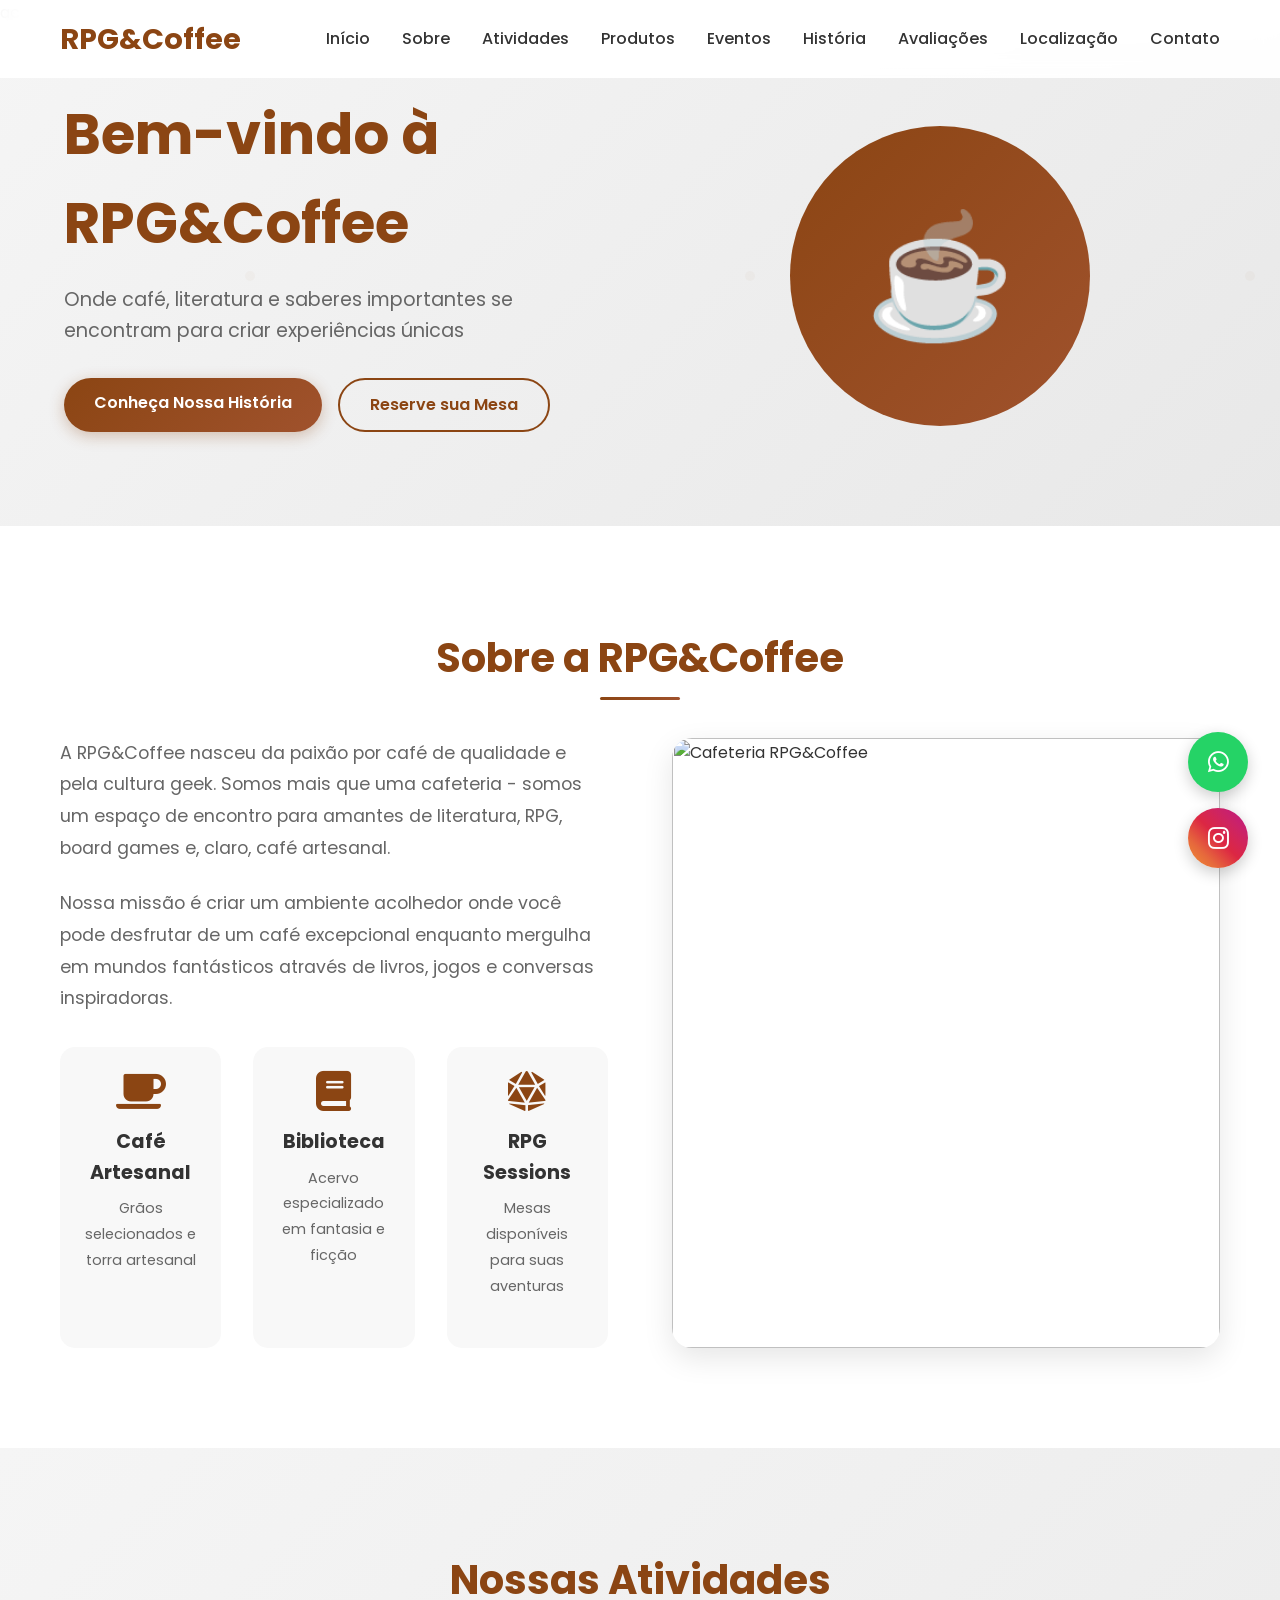
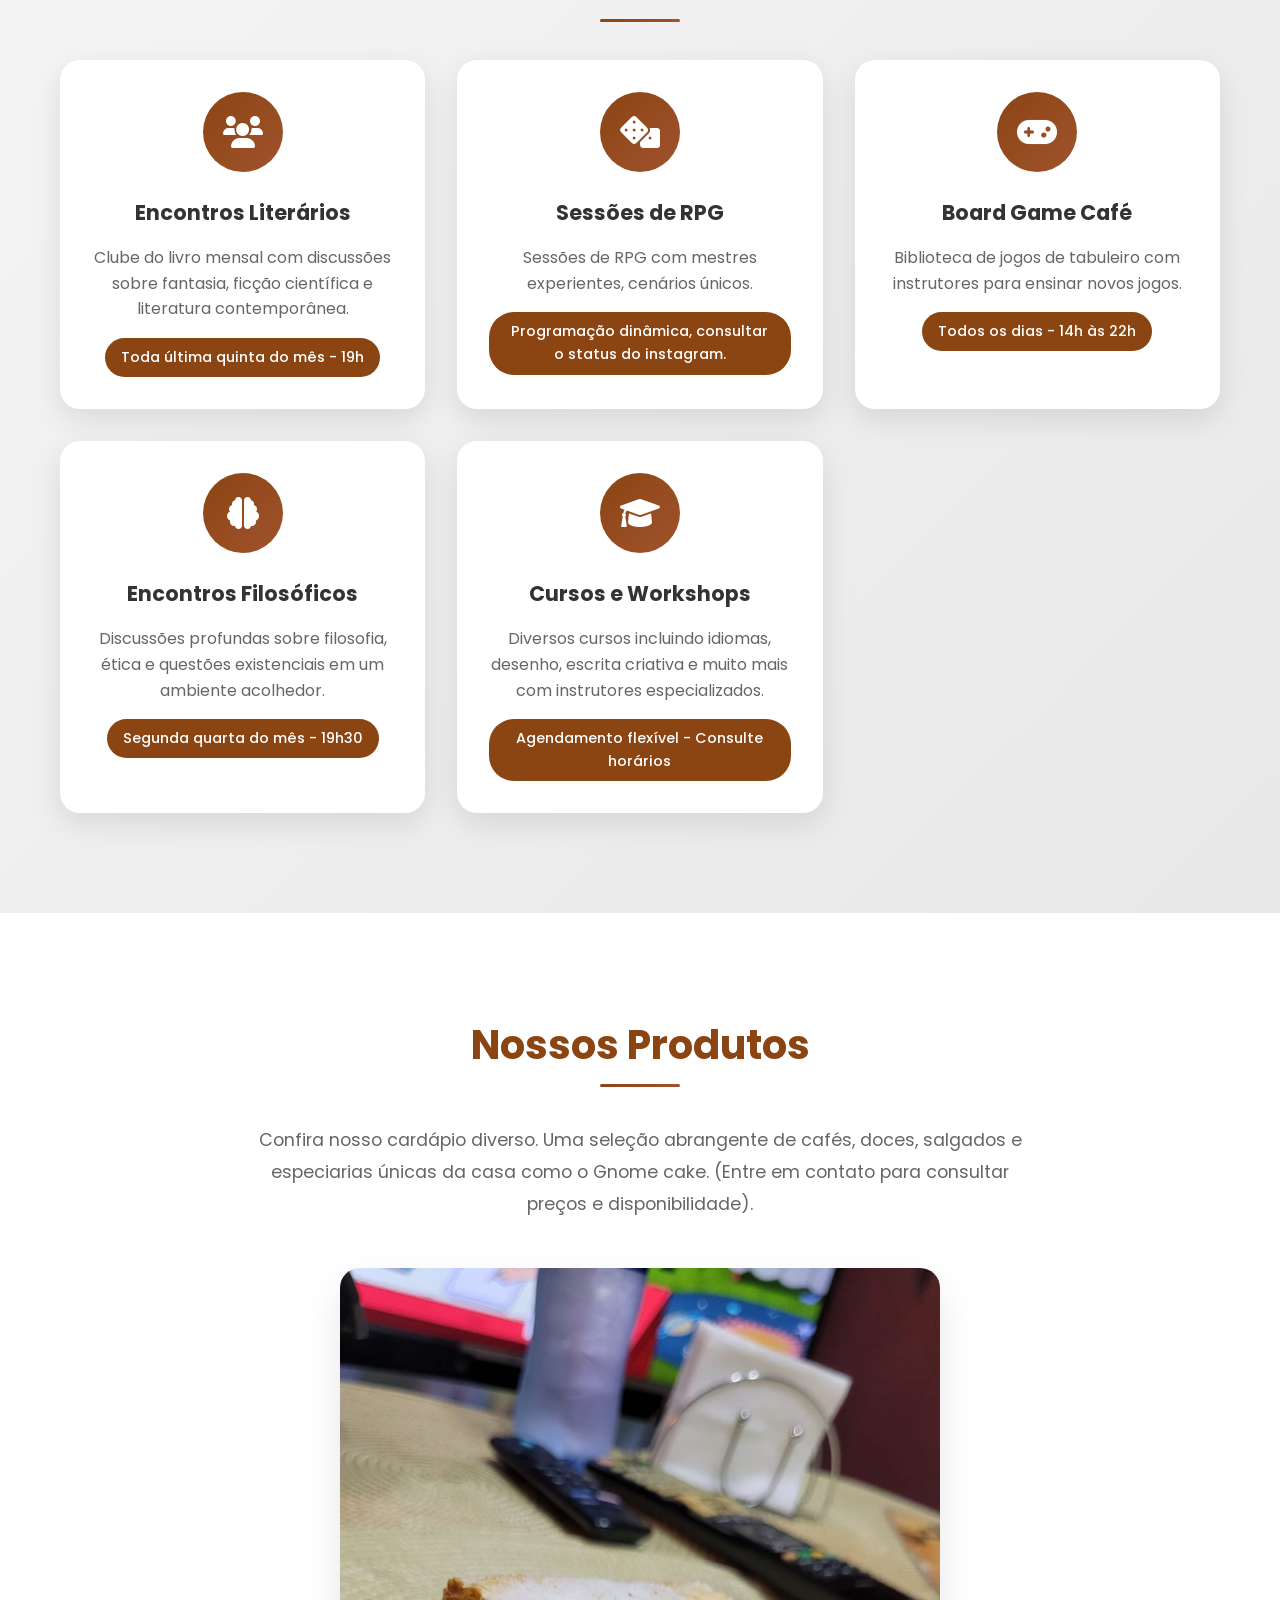
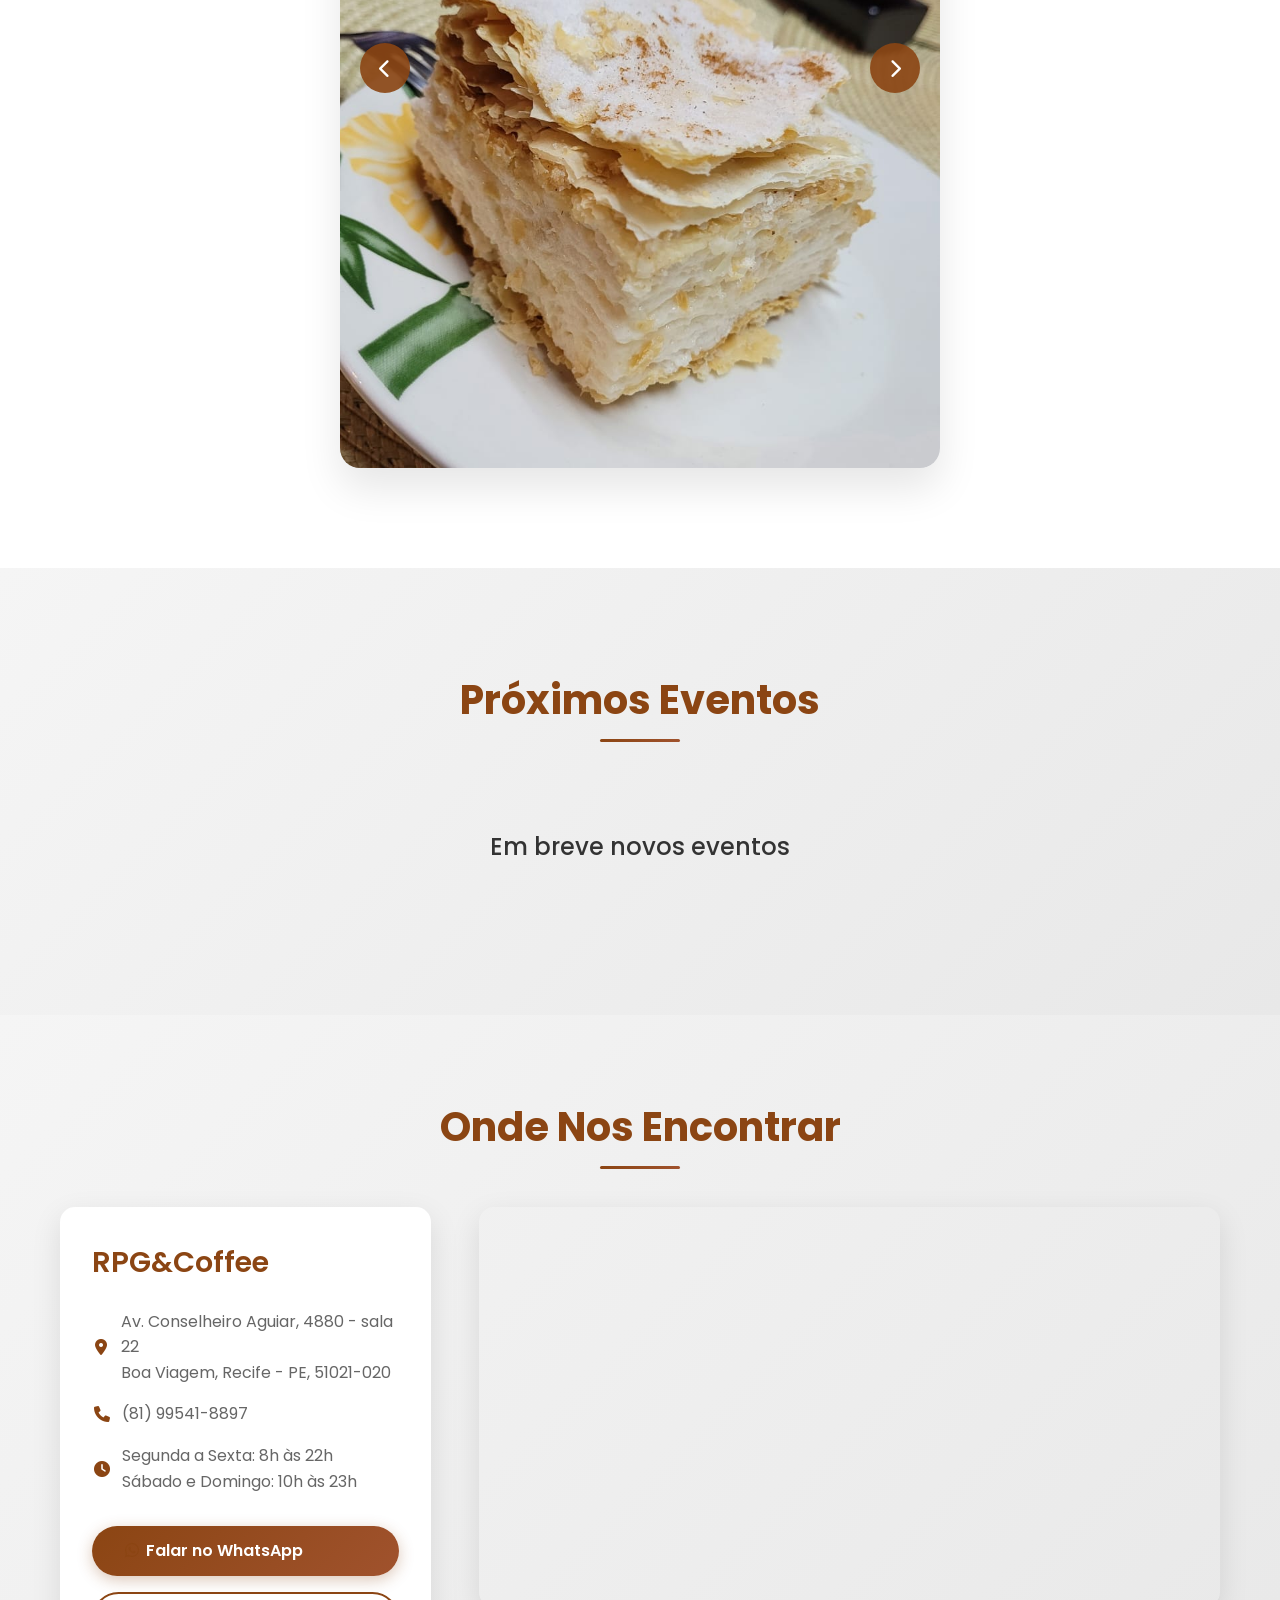
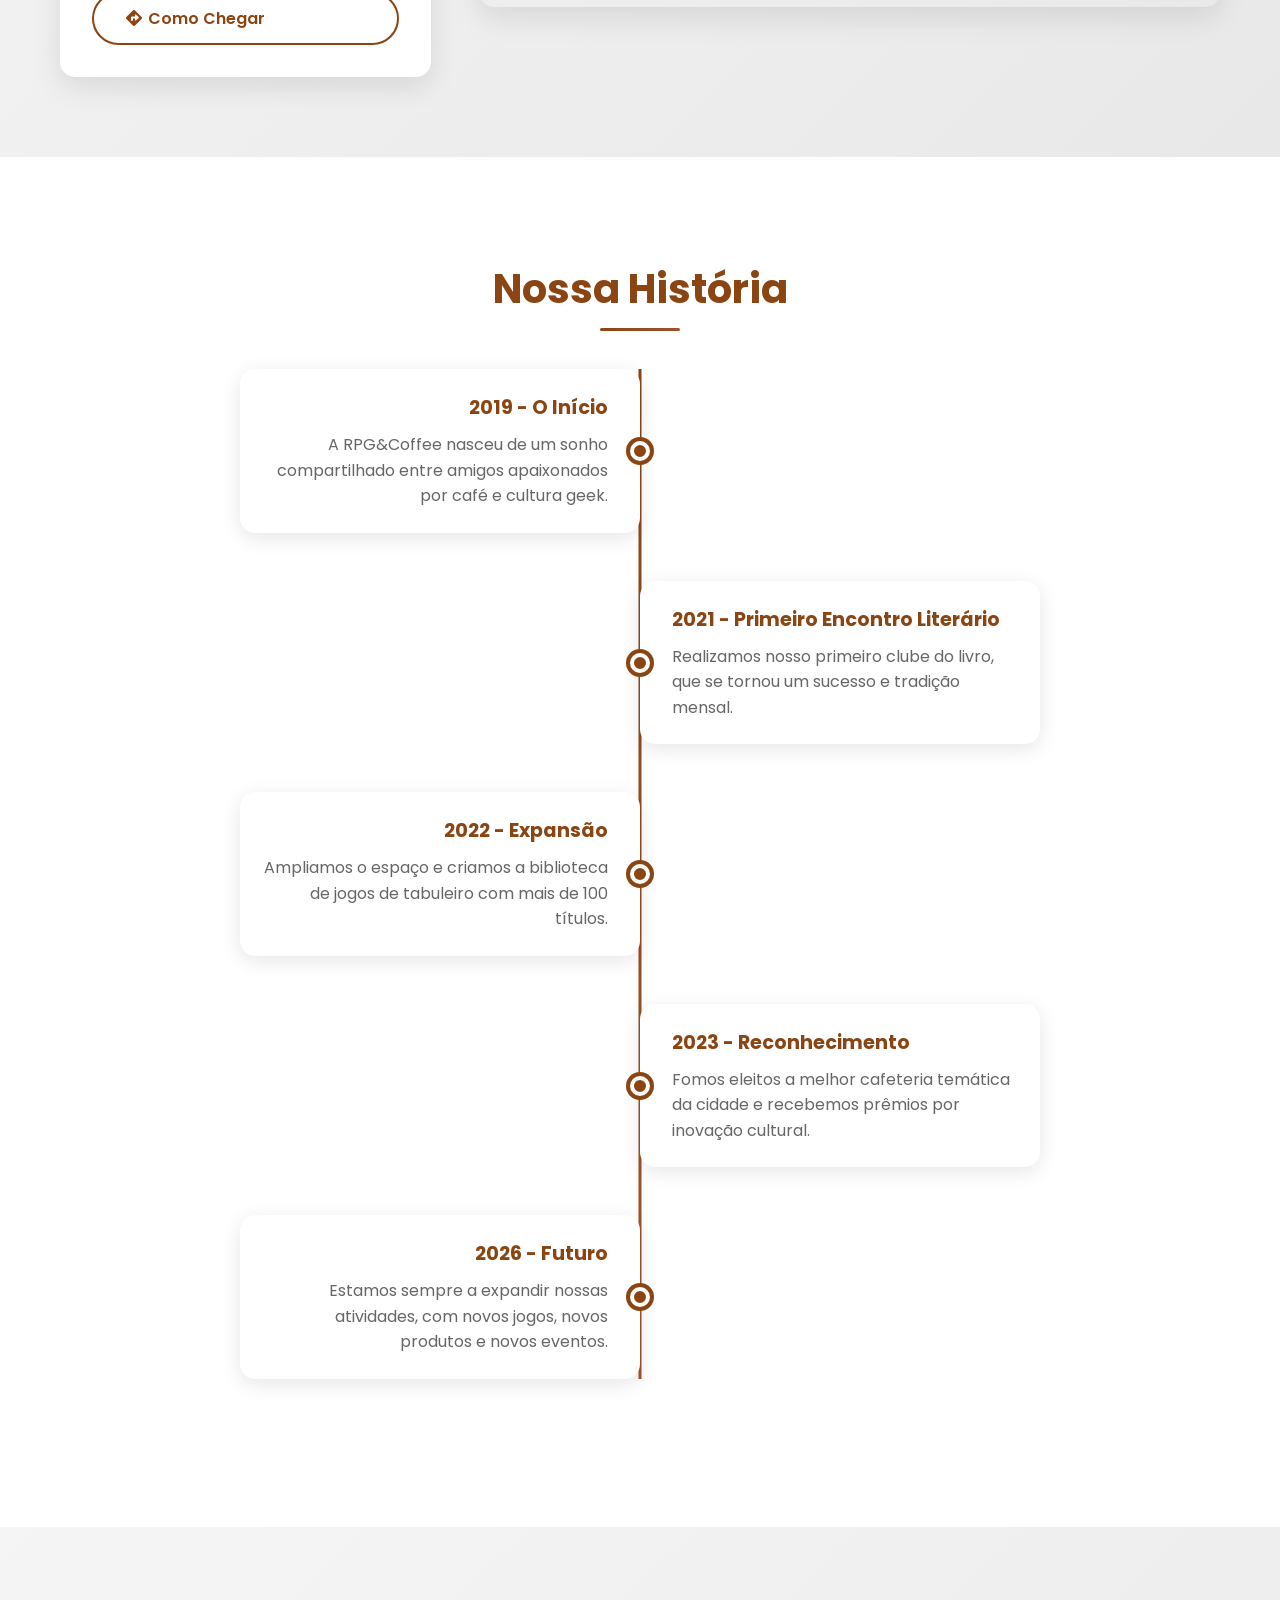
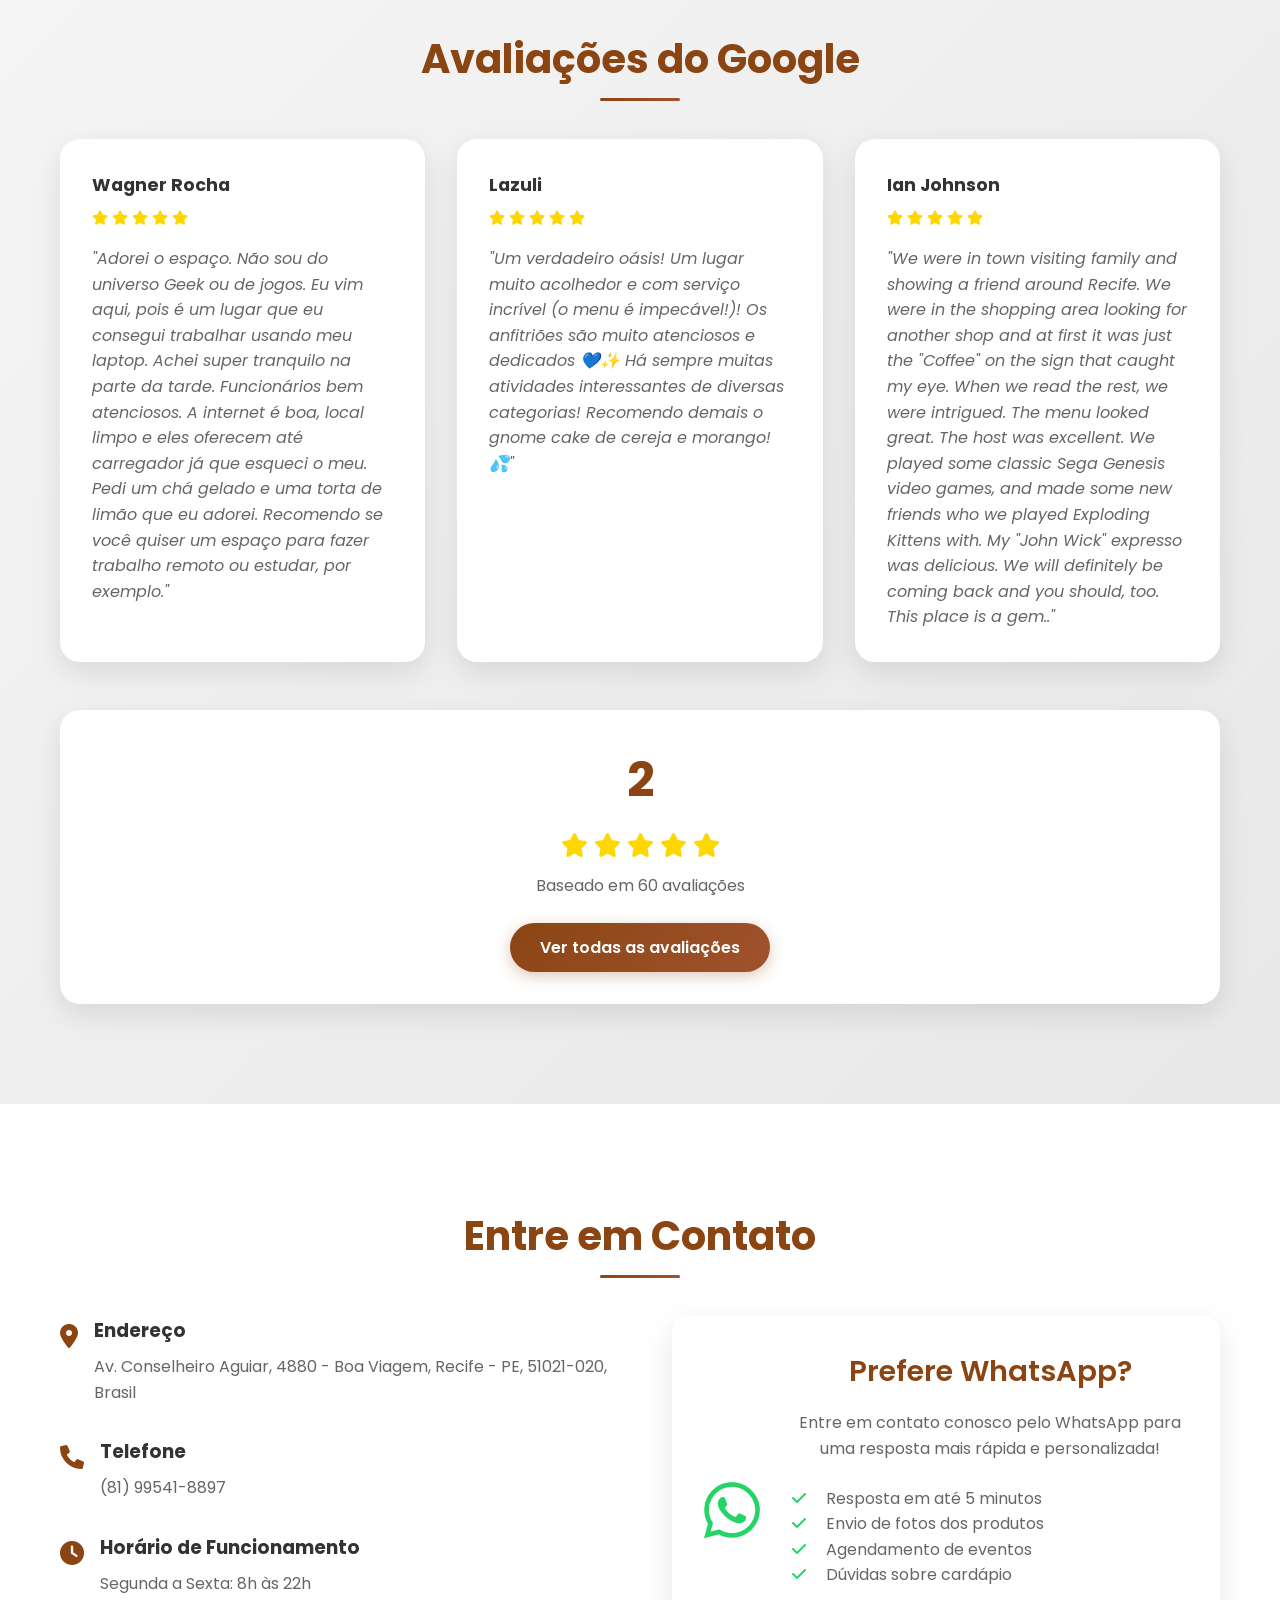
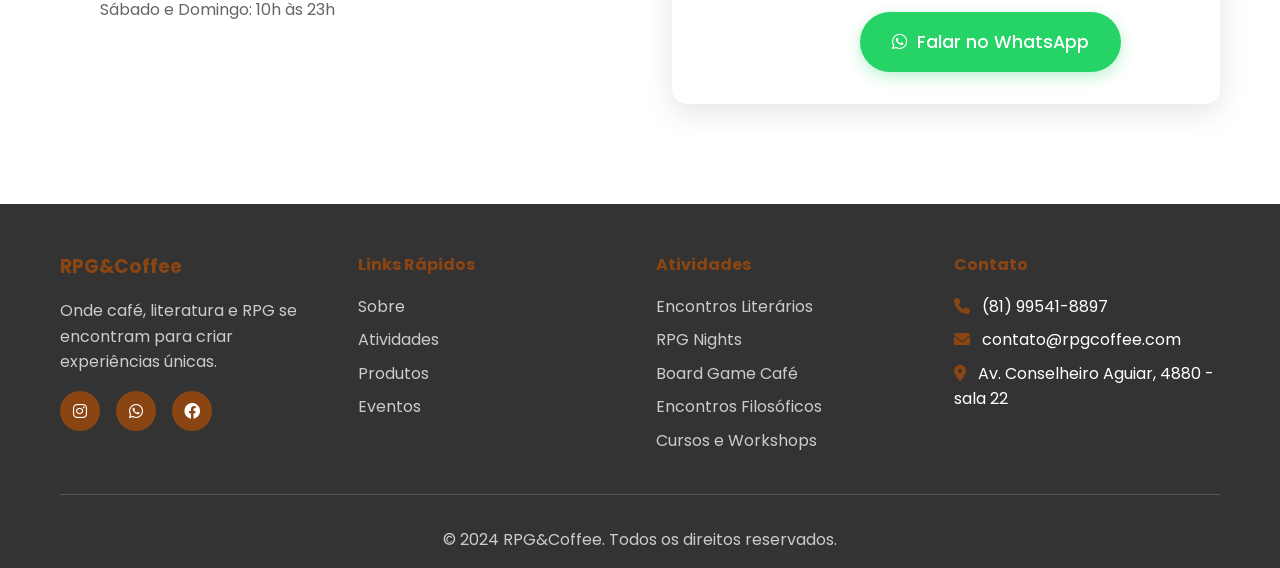
==== index.html @ 81beeb42 "Comentar eventos e adicionar mensagem 'Em breve novos eventos' Made-with: Cursor" ====
ac<!DOCTYPE html>
<html lang="pt-BR">
<head>
    <meta charset="UTF-8">
    <meta name="viewport" content="width=device-width, initial-scale=1.0">
    <title>RPG&Coffee - Cafeteria & Encontros Literários</title>
    <link rel="stylesheet" href="styles.css">
    <link href="https://fonts.googleapis.com/css2?family=Poppins:wght@300;400;500;600;700&display=swap" rel="stylesheet">
    <link rel="stylesheet" href="https://cdnjs.cloudflare.com/ajax/libs/font-awesome/6.0.0/css/all.min.css">
</head>
<body>
    <!-- Header -->
    <header class="header">
        <nav class="navbar">
            <div class="nav-container">
                <div class="nav-logo">
                    <h2>RPG&Coffee</h2>
                </div>
                <ul class="nav-menu">
                    <li><a href="#home">Início</a></li>
                    <li><a href="#about">Sobre</a></li>
                    <li><a href="#activities">Atividades</a></li>
                    <li><a href="#products">Produtos</a></li>
                    <li><a href="#events">Eventos</a></li>
                    <li><a href="#timeline">História</a></li>
                    <li><a href="#reviews">Avaliações</a></li>
                    <li><a href="#map">Localização</a></li>
                    <li><a href="#contact">Contato</a></li>
                </ul>
                <div class="hamburger">
                    <span></span>
                    <span></span>
                    <span></span>
                </div>
            </div>
        </nav>
    </header>

    <!-- Hero Section -->
    <section id="home" class="hero">
        <div class="hero-content">
            <h1>Bem-vindo à RPG&Coffee</h1>
            <p>Onde café, literatura e saberes importantes se encontram para criar experiências únicas</p>
            <div class="hero-buttons">
                <a href="#about" class="btn btn-primary">Conheça Nossa História</a>
                <a href="#contact" class="btn btn-secondary">Reserve sua Mesa</a>
            </div>
        </div>
        <div class="hero-image">
            <div class="coffee-cup"></div>
        </div>
    </section>

    <!-- About Section -->
    <section id="about" class="about">
        <div class="container">
            <h2 class="section-title">Sobre a RPG&Coffee</h2>
            <div class="about-content">
                <div class="about-text">
                    <p>A RPG&Coffee nasceu da paixão por café de qualidade e pela cultura geek. Somos mais que uma cafeteria - somos um espaço de encontro para amantes de literatura, RPG, board games e, claro, café artesanal.</p>
                    <p>Nossa missão é criar um ambiente acolhedor onde você pode desfrutar de um café excepcional enquanto mergulha em mundos fantásticos através de livros, jogos e conversas inspiradoras.</p>
                    <div class="features">
                        <div class="feature">
                            <i class="fas fa-coffee"></i>
                            <h3>Café Artesanal</h3>
                            <p>Grãos selecionados e torra artesanal</p>
                        </div>
                        <div class="feature">
                            <i class="fas fa-book"></i>
                            <h3>Biblioteca</h3>
                            <p>Acervo especializado em fantasia e ficção</p>
                        </div>
                        <div class="feature">
                            <i class="fas fa-dice-d20"></i>
                            <h3>RPG Sessions</h3>
                            <p>Mesas disponíveis para suas aventuras</p>
                        </div>
                    </div>
                </div>
                <div class="about-image">
                    <img src="https://images.unsplash.com/photo-1495474472287-4d71bcdd2085?ixlib=rb-4.0.3&auto=format&fit=crop&w=800&q=80" alt="Cafeteria RPG&Coffee">
                </div>
            </div>
        </div>
    </section>

    <!-- Activities Section -->
    <section id="activities" class="activities">
        <div class="container">
            <h2 class="section-title">Nossas Atividades</h2>
            <div class="activities-grid">
                <div class="activity-card">
                    <div class="activity-icon">
                        <i class="fas fa-users"></i>
                    </div>
                    <h3>Encontros Literários</h3>
                    <p>Clube do livro mensal com discussões sobre fantasia, ficção científica e literatura contemporânea.</p>
                    <span class="activity-time">Toda última quinta do mês - 19h</span>
                </div>
                <div class="activity-card">
                    <div class="activity-icon">
                        <i class="fas fa-dice"></i>
                    </div>
                    <h3>Sessões de RPG</h3>
                    <p>Sessões de RPG com mestres experientes, cenários únicos.</p>
                    <span class="activity-time">Programação dinâmica, consultar o status do instagram.</span>
                </div>
                <div class="activity-card">
                    <div class="activity-icon">
                        <i class="fas fa-gamepad"></i>
                    </div>
                    <h3>Board Game Café</h3>
                    <p>Biblioteca de jogos de tabuleiro com instrutores para ensinar novos jogos.</p>
                    <span class="activity-time">Todos os dias - 14h às 22h</span>
                </div>
                <div class="activity-card">
                    <div class="activity-icon">
                        <i class="fas fa-brain"></i>
                    </div>
                    <h3>Encontros Filosóficos</h3>
                    <p>Discussões profundas sobre filosofia, ética e questões existenciais em um ambiente acolhedor.</p>
                    <span class="activity-time">Segunda quarta do mês - 19h30</span>
                </div>
                <div class="activity-card">
                    <div class="activity-icon">
                        <i class="fas fa-graduation-cap"></i>
                    </div>
                    <h3>Cursos e Workshops</h3>
                    <p>Diversos cursos incluindo idiomas, desenho, escrita criativa e muito mais com instrutores especializados.</p>
                    <span class="activity-time">Agendamento flexível - Consulte horários</span>
                </div>
            </div>
        </div>
    </section>

    <!-- Products Gallery -->
    <section id="products" class="products">
        <div class="container">
            <h2 class="section-title">Nossos Produtos</h2>
            <div class="products-description">
                <p>Confira nosso cardápio diverso. Uma seleção abrangente de cafés, doces, salgados e especiarias únicas da casa como o Gnome cake. (Entre em contato para consultar preços e disponibilidade).</p>
            </div>
            
            <!-- Carrossel de Produtos -->
            <div class="products-carousel">
                <div class="carousel-container">
                    <div class="carousel-track" id="carouselTrack">
                        <div class="carousel-slide">
                            <img src="produtos/WhatsApp Image 2025-09-09 at 10.56.45 (1).jpeg" alt="Produto 1">
                        </div>
                        <div class="carousel-slide">
                            <img src="produtos/WhatsApp Image 2025-09-09 at 10.56.45 (2).jpeg" alt="Produto 2">
                        </div>
                        <div class="carousel-slide">
                            <img src="produtos/WhatsApp Image 2025-09-09 at 10.56.45.jpeg" alt="Produto 3">
                        </div>
                        <div class="carousel-slide">
                            <img src="produtos/WhatsApp Image 2025-09-09 at 10.56.47 (1).jpeg" alt="Produto 4">
                        </div>
                        <div class="carousel-slide">
                            <img src="produtos/WhatsApp Image 2025-09-09 at 10.56.47.jpeg" alt="Produto 5">
                        </div>
                        <div class="carousel-slide">
                            <img src="produtos/WhatsApp Image 2025-09-09 at 10.56.48 (1).jpeg" alt="Produto 6">
                        </div>
                        <div class="carousel-slide">
                            <img src="produtos/WhatsApp Image 2025-09-09 at 10.56.48.jpeg" alt="Produto 7">
                        </div>
                        <div class="carousel-slide">
                            <img src="produtos/WhatsApp Image 2025-09-09 at 10.56.49.jpeg" alt="Produto 8">
                        </div>
                        <div class="carousel-slide">
                            <img src="produtos/WhatsApp Image 2025-09-09 at 10.56.50 (1).jpeg" alt="Produto 9">
                        </div>
                        <div class="carousel-slide">
                            <img src="produtos/WhatsApp Image 2025-09-09 at 10.56.50 (2).jpeg" alt="Produto 10">
                        </div>
                        <div class="carousel-slide">
                            <img src="produtos/WhatsApp Image 2025-09-09 at 10.56.50 (3).jpeg" alt="Produto 11">
                        </div>
                        <div class="carousel-slide">
                            <img src="produtos/WhatsApp Image 2025-09-09 at 10.56.50.jpeg" alt="Produto 12">
                        </div>
                        <div class="carousel-slide">
                            <img src="produtos/WhatsApp Image 2025-09-09 at 10.56.51 (1).jpeg" alt="Produto 13">
                        </div>
                        <div class="carousel-slide">
                            <img src="produtos/WhatsApp Image 2025-09-09 at 10.56.51.jpeg" alt="Produto 14">
                        </div>
                        <div class="carousel-slide">
                            <img src="produtos/WhatsApp Image 2025-09-09 at 10.56.52 (1).jpeg" alt="Produto 15">
                        </div>
                        <div class="carousel-slide">
                            <img src="produtos/WhatsApp Image 2025-09-09 at 10.56.52 (2).jpeg" alt="Produto 16">
                        </div>
                        <div class="carousel-slide">
                            <img src="produtos/WhatsApp Image 2025-09-09 at 10.56.52 (3).jpeg" alt="Produto 17">
                        </div>
                        <div class="carousel-slide">
                            <img src="produtos/WhatsApp Image 2025-09-09 at 10.56.52 (4).jpeg" alt="Produto 18">
                        </div>
                        <div class="carousel-slide">
                            <img src="produtos/WhatsApp Image 2025-09-09 at 10.56.52.jpeg" alt="Produto 19">
                        </div>
                        <div class="carousel-slide">
                            <img src="produtos/WhatsApp Image 2025-09-09 at 10.56.53 (1).jpeg" alt="Produto 20">
                        </div>
                        <div class="carousel-slide">
                            <img src="produtos/WhatsApp Image 2025-09-09 at 10.56.53 (2).jpeg" alt="Produto 21">
                        </div>
                        <div class="carousel-slide">
                            <img src="produtos/WhatsApp Image 2025-09-09 at 10.56.53 (3).jpeg" alt="Produto 22">
                        </div>
                        <div class="carousel-slide">
                            <img src="produtos/WhatsApp Image 2025-09-09 at 10.56.53.jpeg" alt="Produto 23">
                        </div>
                        <div class="carousel-slide">
                            <img src="produtos/WhatsApp Image 2025-09-09 at 10.56.54.jpeg" alt="Produto 24">
                        </div>
                        <div class="carousel-slide">
                            <img src="produtos/WhatsApp Image 2025-09-09 at 10.56.55 (1).jpeg" alt="Produto 25">
                        </div>
                        <div class="carousel-slide">
                            <img src="produtos/WhatsApp Image 2025-09-09 at 10.56.55 (2).jpeg" alt="Produto 26">
                        </div>
                        <div class="carousel-slide">
                            <img src="produtos/WhatsApp Image 2025-09-09 at 10.56.55.jpeg" alt="Produto 27">
                        </div>
                        <div class="carousel-slide">
                            <img src="produtos/WhatsApp Image 2025-09-09 at 10.56.56 (1).jpeg" alt="Produto 28">
                        </div>
                        <div class="carousel-slide">
                            <img src="produtos/WhatsApp Image 2025-09-09 at 10.56.56.jpeg" alt="Produto 29">
                        </div>
                    </div>
                    
                    <!-- Botões de navegação -->
                    <button class="carousel-btn carousel-prev" id="prevBtn">
                        <i class="fas fa-chevron-left"></i>
                    </button>
                    <button class="carousel-btn carousel-next" id="nextBtn">
                        <i class="fas fa-chevron-right"></i>
                    </button>
                    
                    <!-- Indicadores -->
                    <div class="carousel-indicators" id="carouselIndicators">
                        <!-- Serão gerados dinamicamente pelo JavaScript -->
                    </div>
                </div>
            </div>
        </div>
    </section>

    <!-- Events Section -->
    <section id="events" class="events">
        <div class="container">
            <h2 class="section-title">Próximos Eventos</h2>
            <p class="events-soon">Em breve novos eventos</p>
            <!-- Eventos comentados
            <div class="events-grid">
                <div class="event-card">
                    <div class="event-date">
                        <span class="day">28</span>
                        <span class="month">Set</span>
                    </div>
                    <div class="event-content">
                        <h3>Campeonato de The King of Fighters 2002</h3>
                        <p>Venha mostrar suas habilidades e competir com os melhores jogadores da cidade.</p>
                        <div class="event-stats">
                            <span><i class="fas fa-users"></i>Inscrições abertas</span>
                        </div>
                    </div>
                </div>
                <div class="event-card">
                    <div class="event-date">
                        <span class="day">26</span>
                        <span class="month">Out</span>
                    </div>
                    <div class="event-content">
                        <h3>Campeonato Street Fighter 4 Ultra</h3>
                        <p>Venha mostrar suas habilidades e competir com os melhores jogadores da cidade.</p>
                        <div class="event-stats">
                            <span><i class="fas fa-users"></i>Inscrições abertas</span>
                        </div>
                    </div>
                </div>
                <div class="event-card">
                    <div class="event-date">
                        <span class="day">23</span>
                        <span class="month">Nov</span>
                    </div>
                    <div class="event-content">
                        <h3>Super Mario Party</h3>
                        <p>Evento de Super Mario Party para todas as idades.</p>
                        <div class="event-stats">
                            <span><i class="fas fa-users"></i>Inscrições abertas</span>
                        </div>
                    </div>
                </div>
            </div>
            -->
        </div>
    </section>

    <!-- Map Section -->
    <section id="map" class="map">
        <div class="container">
            <h2 class="section-title">Onde Nos Encontrar</h2>
            <div class="map-content">
                <div class="map-info">
                    <div class="map-details">
                        <h3>RPG&Coffee</h3>
                                                            <p><i class="fas fa-map-marker-alt"></i> Av. Conselheiro Aguiar, 4880 - sala 22<br>Boa Viagem, Recife - PE, 51021-020</p>
                                    <p><i class="fas fa-phone"></i> (81) 99541-8897</p>
                        <p><i class="fas fa-clock"></i> Segunda a Sexta: 8h às 22h<br>Sábado e Domingo: 10h às 23h</p>
                        <div class="map-actions">
                                                                    <a href="https://wa.me/5581995418897" target="_blank" class="btn btn-primary">
                                <i class="fab fa-whatsapp"></i> Falar no WhatsApp
                            </a>
                                                                    <a href="https://maps.google.com/?q=Av+Conselheiro+Aguiar+4880+Boa+Viagem+Recife+PE" target="_blank" class="btn btn-secondary">
                                <i class="fas fa-directions"></i> Como Chegar
                            </a>
                        </div>
                    </div>
                </div>
                <div class="map-embed">
                                                                                    <iframe 
                                    src="https://www.google.com/maps/embed?pb=!1m18!1m12!1m3!1d246.857462365341!2d-34.9014706720789!3d-8.130023979872403!2m3!1f0!2f0!3f0!3m2!1i1024!2i768!4f13.1!3m3!1m2!1s0x7ab1f6cf110674f%3A0x5616ec37632046b7!2sRPG%20%26%20Coffee!5e0!3m2!1spt-BR!2sbr!4v1754484822039!5m2!1spt-BR!2sbr"
                        width="100%" 
                        height="400" 
                        style="border:0;" 
                        allowfullscreen="" 
                        loading="lazy" 
                        referrerpolicy="no-referrer-when-downgrade">
                    </iframe>
                </div>
            </div>
        </div>
    </section>

    <!-- Timeline Section -->
    <section id="timeline" class="timeline">
        <div class="container">
            <h2 class="section-title">Nossa História</h2>
            <div class="timeline-container">
                <div class="timeline-item">
                    <div class="timeline-content">
                        <h3>2019 - O Início</h3>
                        <p>A RPG&Coffee nasceu de um sonho compartilhado entre amigos apaixonados por café e cultura geek.</p>
                    </div>
                    <div class="timeline-dot"></div>
                </div>
                <div class="timeline-item">
                    <div class="timeline-content">
                        <h3>2021 - Primeiro Encontro Literário</h3>
                        <p>Realizamos nosso primeiro clube do livro, que se tornou um sucesso e tradição mensal.</p>
                    </div>
                    <div class="timeline-dot"></div>
                </div>
                <div class="timeline-item">
                    <div class="timeline-content">
                        <h3>2022 - Expansão</h3>
                        <p>Ampliamos o espaço e criamos a biblioteca de jogos de tabuleiro com mais de 100 títulos.</p>
                    </div>
                    <div class="timeline-dot"></div>
                </div>
                <div class="timeline-item">
                    <div class="timeline-content">
                        <h3>2023 - Reconhecimento</h3>
                        <p>Fomos eleitos a melhor cafeteria temática da cidade e recebemos prêmios por inovação cultural.</p>
                    </div>
                    <div class="timeline-dot"></div>
                </div>
                <div class="timeline-item">
                    <div class="timeline-content">
                        <h3>2026 - Futuro</h3>
                        <p>Estamos sempre a expandir nossas atividades, com novos jogos, novos produtos e novos eventos.</p>
                    </div>
                    <div class="timeline-dot"></div>
                </div>
            </div>
        </div>
    </section>

    <!-- Reviews Section -->
    <section id="reviews" class="reviews">
        <div class="container">
            <h2 class="section-title">Avaliações do Google</h2>
            <div class="reviews-grid">
                <div class="review-card">
                    <div class="review-header">
                        <div class="reviewer-info">
                            <div>
                                <h4>Wagner Rocha</h4>
                                <div class="stars">
                                    <i class="fas fa-star"></i>
                                    <i class="fas fa-star"></i>
                                    <i class="fas fa-star"></i>
                                    <i class="fas fa-star"></i>
                                    <i class="fas fa-star"></i>
                                </div>
                            </div>
                        </div>
                    </div>
                    <p>"Adorei o espaço. Não sou do universo Geek ou de jogos. Eu vim aqui, pois é um lugar que eu consegui trabalhar usando meu laptop. Achei super tranquilo na parte da tarde. Funcionários bem atenciosos. A internet é boa, local limpo e eles oferecem até carregador já que esqueci o meu. Pedi um chá gelado e uma torta de limão que eu adorei. Recomendo se você quiser um espaço para fazer trabalho remoto ou estudar, por exemplo."</p>
                </div>
                <div class="review-card">
                    <div class="review-header">
                        <div class="reviewer-info">
                            <div>
                                <h4>Lazuli</h4>
                                <div class="stars">
                                    <i class="fas fa-star"></i>
                                    <i class="fas fa-star"></i>
                                    <i class="fas fa-star"></i>
                                    <i class="fas fa-star"></i>
                                    <i class="fas fa-star"></i>
                                </div>
                            </div>
                        </div>
                    </div>
                    <p>"Um verdadeiro oásis! Um lugar muito acolhedor e com serviço incrível (o menu é impecável!)! Os anfitriões são muito atenciosos e dedicados 💙✨ Há sempre muitas atividades interessantes de diversas categorias! Recomendo demais o gnome cake de cereja e morango! 💦"</p>
                </div>
                <div class="review-card">
                    <div class="review-header">
                        <div class="reviewer-info">
                            <div>
                                <h4>Ian Johnson</h4>
                                <div class="stars">
                                    <i class="fas fa-star"></i>
                                    <i class="fas fa-star"></i>
                                    <i class="fas fa-star"></i>
                                    <i class="fas fa-star"></i>
                                    <i class="fas fa-star"></i>
                                </div>
                            </div>
                        </div>
                    </div>
                    <p>"We were in town visiting family and showing a friend around Recife. We were in the shopping area looking for another shop and at first it was just the "Coffee" on the sign that caught my eye. When we read the rest, we were intrigued. The menu looked great. The host was excellent. We played some classic Sega Genesis video games, and made some new friends who we played Exploding Kittens with. My "John Wick" expresso was delicious. We will definitely be coming back and you should, too. This place is a gem.."</p>
                </div>
            </div>
            <div class="overall-rating">
                <div class="rating-info">
                    <h3>5.0</h3>
                    <div class="stars">
                        <i class="fas fa-star"></i>
                        <i class="fas fa-star"></i>
                        <i class="fas fa-star"></i>
                        <i class="fas fa-star"></i>
                        <i class="fas fa-star"></i>
                    </div>
                    <p>Baseado em 60 avaliações</p>
                </div>
                <a href="#" class="btn btn-primary">Ver todas as avaliações</a>
            </div>
        </div>
    </section>

    <!-- Contact Section -->
    <section id="contact" class="contact">
        <div class="container">
            <h2 class="section-title">Entre em Contato</h2>
            <div class="contact-content">
                <div class="contact-info">
                    <div class="contact-item">
                        <i class="fas fa-map-marker-alt"></i>
                        <div>
                            <h3>Endereço</h3>
                            <p>Av. Conselheiro Aguiar, 4880 - Boa Viagem, Recife - PE, 51021-020, Brasil</p>
                        </div>
                    </div>
                    <div class="contact-item">
                        <i class="fas fa-phone"></i>
                        <div>
                            <h3>Telefone</h3>
                            <p>(81) 99541-8897</p>
                        </div>
                    </div>
                    <div class="contact-item">
                        <i class="fas fa-clock"></i>
                        <div>
                            <h3>Horário de Funcionamento</h3>
                            <p>Segunda a Sexta: 8h às 22h<br>Sábado e Domingo: 10h às 23h</p>
                        </div>
                    </div>
                </div>
                <div class="contact-whatsapp">
                    <div class="whatsapp-card">
                        <div class="whatsapp-icon">
                            <i class="fab fa-whatsapp"></i>
                        </div>
                        <div class="whatsapp-content">
                            <h3>Prefere WhatsApp?</h3>
                            <p>Entre em contato conosco pelo WhatsApp para uma resposta mais rápida e personalizada!</p>
                            <p class="whatsapp-features">
                                <i class="fas fa-check"></i> Resposta em até 5 minutos<br>
                                <i class="fas fa-check"></i> Envio de fotos dos produtos<br>
                                <i class="fas fa-check"></i> Agendamento de eventos<br>
                                <i class="fas fa-check"></i> Dúvidas sobre cardápio
                            </p>
                            <a href="https://wa.me/5581995418897" target="_blank" class="btn btn-whatsapp">
                                <i class="fab fa-whatsapp"></i> Falar no WhatsApp
                            </a>
                        </div>
                    </div>
                </div>
            </div>
        </div>
    </section>

    <!-- Footer -->
    <footer class="footer">
        <div class="container">
            <div class="footer-content">
                <div class="footer-section">
                    <h3>RPG&Coffee</h3>
                    <p>Onde café, literatura e RPG se encontram para criar experiências únicas.</p>
                    <div class="social-links">
                        <a href="https://instagram.com/rpgcoffee" target="_blank" class="social-link">
                            <i class="fab fa-instagram"></i>
                        </a>
                        <a href="https://wa.me/5581995418897" target="_blank" class="social-link">
                            <i class="fab fa-whatsapp"></i>
                        </a>
                        <a href="https://facebook.com/rpgcoffee" target="_blank" class="social-link">
                            <i class="fab fa-facebook"></i>
                        </a>
                    </div>
                </div>
                <div class="footer-section">
                    <h4>Links Rápidos</h4>
                    <ul>
                        <li><a href="#about">Sobre</a></li>
                        <li><a href="#activities">Atividades</a></li>
                        <li><a href="#products">Produtos</a></li>
                        <li><a href="#events">Eventos</a></li>
                    </ul>
                </div>
                <div class="footer-section">
                    <h4>Atividades</h4>
                    <ul>
                        <li><a href="#activities">Encontros Literários</a></li>
                        <li><a href="#activities">RPG Nights</a></li>
                        <li><a href="#activities">Board Game Café</a></li>
                        <li><a href="#activities">Encontros Filosóficos</a></li>
                        <li><a href="#activities">Cursos e Workshops</a></li>
                    </ul>
                </div>
                <div class="footer-section">
                    <h4>Contato</h4>
                    <ul>
                        <li><i class="fas fa-phone"></i> (81) 99541-8897</li>
                        <li><i class="fas fa-envelope"></i> contato@rpgcoffee.com</li>
                        <li><i class="fas fa-map-marker-alt"></i> Av. Conselheiro Aguiar, 4880 - sala 22</li>
                    </ul>
                </div>
            </div>
            <div class="footer-bottom">
                <p>&copy; 2024 RPG&Coffee. Todos os direitos reservados.</p>
            </div>
        </div>
    </footer>

    <!-- Floating Social Buttons -->
    <div class="floating-buttons">
        <a href="https://wa.me/5581995418897" target="_blank" class="floating-btn whatsapp">
            <i class="fab fa-whatsapp"></i>
        </a>
        <a href="https://instagram.com/rpgcoffee" target="_blank" class="floating-btn instagram">
            <i class="fab fa-instagram"></i>
        </a>
    </div>

    <script src="script.js"></script>
</body>
</html>
---- styles.css ----
/* Reset e configurações básicas - VERSÃO ATUALIZADA 2025 */
* {
    margin: 0;
    padding: 0;
    box-sizing: border-box;
}

html {
    scroll-behavior: smooth;
}

body {
    font-family: 'Poppins', sans-serif;
    line-height: 1.6;
    color: #333;
    overflow-x: hidden;
}

.container {
    max-width: 1200px;
    margin: 0 auto;
    padding: 0 20px;
}

/* Header e Navegação */
.header {
    position: fixed;
    top: 0;
    width: 100%;
    background: rgba(255, 255, 255, 0.95);
    backdrop-filter: blur(10px);
    z-index: 1000;
    transition: all 0.3s ease;
}

.navbar {
    padding: 1rem 0;
}

.nav-container {
    display: flex;
    justify-content: space-between;
    align-items: center;
    max-width: 1200px;
    margin: 0 auto;
    padding: 0 20px;
}

.nav-logo h2 {
    color: #8B4513;
    font-weight: 700;
    font-size: 1.8rem;
}

.nav-menu {
    display: flex;
    list-style: none;
    gap: 2rem;
}

.nav-menu a {
    text-decoration: none;
    color: #333;
    font-weight: 500;
    transition: color 0.3s ease;
    position: relative;
}

.nav-menu a:hover {
    color: #8B4513;
}

.nav-menu a::after {
    content: '';
    position: absolute;
    width: 0;
    height: 2px;
    bottom: -5px;
    left: 0;
    background-color: #8B4513;
    transition: width 0.3s ease;
}

.nav-menu a:hover::after {
    width: 100%;
}

.hamburger {
    display: none;
    flex-direction: column;
    cursor: pointer;
}

.hamburger span {
    width: 25px;
    height: 3px;
    background: #333;
    margin: 3px 0;
    transition: 0.3s;
}

/* Hero Section */
.hero {
    height: 500px !important;
    display: flex;
    background: linear-gradient(135deg, #f5f5f5 0%, #e8e8e8 100%);
    position: relative;
    overflow: hidden;
    padding: 2rem 0 !important;
}

.hero::before {
    content: '';
    position: absolute;
    top: 0;
    left: 0;
    right: 0;
    bottom: 0;
    background: url('data:image/svg+xml,<svg xmlns="http://www.w3.org/2000/svg" viewBox="0 0 100 100"><defs><pattern id="grain" width="100" height="100" patternUnits="userSpaceOnUse"><circle cx="50" cy="50" r="1" fill="%238B4513" opacity="0.1"/></pattern></defs><rect width="100" height="100" fill="url(%23grain)"/></svg>');
    opacity: 0.3;
}

.hero-content {
    flex: 1;
    max-width: 600px;
    z-index: 2;
    position: relative;
    align-self: flex-start;
    margin-top: 2rem;
}

.hero h1 {
    font-size: 3.5rem;
    font-weight: 700;
    color: #8B4513;
    margin-bottom: 1rem;
    padding-left: 4rem !important;
    animation: fadeInUp 1s ease;
}

.hero p {
    font-size: 1.2rem;
    color: #666;
    margin-bottom: 2rem;
    padding-left: 4rem !important;
    animation: fadeInUp 1s ease 0.2s both;
}

.hero-buttons {
    display: flex;
    gap: 1rem;
    padding-left: 4rem !important;
    animation: fadeInUp 1s ease 0.4s both;
}

.btn {
    padding: 12px 30px;
    border: none;
    border-radius: 50px;
    text-decoration: none;
    font-weight: 600;
    transition: all 0.3s ease;
    display: inline-block;
    cursor: pointer;
}

.btn-primary {
    background: linear-gradient(135deg, #8B4513, #A0522D);
    color: white;
    box-shadow: 0 4px 15px rgba(139, 69, 19, 0.3);
}

.btn-primary:hover {
    transform: translateY(-2px);
    box-shadow: 0 6px 20px rgba(139, 69, 19, 0.4);
}

.btn-secondary {
    background: transparent;
    color: #8B4513;
    border: 2px solid #8B4513;
}

.btn-secondary:hover {
    background: #8B4513;
    color: white;
    transform: translateY(-2px);
}

.hero-image {
    flex: 1;
    display: flex;
    justify-content: center;
    align-items: center;
    position: relative;
}

.coffee-cup {
    width: 300px;
    height: 300px;
    background: linear-gradient(135deg, #8B4513, #A0522D);
    border-radius: 50%;
    position: relative;
    animation: float 6s ease-in-out infinite;
}

.coffee-cup::before {
    content: '☕';
    font-size: 120px;
    position: absolute;
    top: 50%;
    left: 50%;
    transform: translate(-50%, -50%);
    color: white;
}

/* Section Titles */
.section-title {
    text-align: center;
    font-size: 2.5rem;
    font-weight: 700;
    color: #8B4513;
    margin-bottom: 3rem;
    position: relative;
}

.section-title::after {
    content: '';
    position: absolute;
    bottom: -10px;
    left: 50%;
    transform: translateX(-50%);
    width: 80px;
    height: 3px;
    background: linear-gradient(135deg, #8B4513, #A0522D);
    border-radius: 2px;
}

/* About Section */
.about {
    padding: 100px 0;
    background: white;
}

.about-content {
    display: grid;
    grid-template-columns: 1fr 1fr;
    gap: 4rem;
    align-items: center;
}

.about-text p {
    font-size: 1.1rem;
    color: #666;
    margin-bottom: 1.5rem;
    line-height: 1.8;
}

.features {
    display: grid;
    grid-template-columns: repeat(3, 1fr);
    gap: 2rem;
    margin-top: 2rem;
}

.feature {
    text-align: center;
    padding: 1.5rem;
    background: #f8f8f8;
    border-radius: 15px;
    transition: transform 0.3s ease;
}

.feature:hover {
    transform: translateY(-5px);
}

.feature i {
    font-size: 2.5rem;
    color: #8B4513;
    margin-bottom: 1rem;
}

.feature h3 {
    font-size: 1.2rem;
    color: #333;
    margin-bottom: 0.5rem;
}

.feature p {
    font-size: 0.9rem;
    color: #666;
}

.about-image img {
    width: 100%;
    border-radius: 20px;
    box-shadow: 0 10px 30px rgba(0, 0, 0, 0.1);
}

/* Activities Section */
.activities {
    padding: 100px 0;
    background: linear-gradient(135deg, #f5f5f5 0%, #e8e8e8 100%);
}

.activities-grid {
    display: grid;
    grid-template-columns: repeat(auto-fit, minmax(280px, 1fr));
    gap: 2rem;
}

.activity-card {
    background: white;
    padding: 2rem;
    border-radius: 20px;
    text-align: center;
    box-shadow: 0 10px 30px rgba(0, 0, 0, 0.1);
    transition: transform 0.3s ease, box-shadow 0.3s ease;
}

.activity-card:hover {
    transform: translateY(-10px);
    box-shadow: 0 20px 40px rgba(0, 0, 0, 0.15);
}

.activity-icon {
    width: 80px;
    height: 80px;
    background: linear-gradient(135deg, #8B4513, #A0522D);
    border-radius: 50%;
    display: flex;
    align-items: center;
    justify-content: center;
    margin: 0 auto 1.5rem;
}

.activity-icon i {
    font-size: 2rem;
    color: white;
}

.activity-card h3 {
    font-size: 1.3rem;
    color: #333;
    margin-bottom: 1rem;
}

.activity-card p {
    color: #666;
    margin-bottom: 1rem;
    line-height: 1.6;
}

.activity-time {
    display: inline-block;
    background: #8B4513;
    color: white;
    padding: 0.5rem 1rem;
    border-radius: 25px;
    font-size: 0.9rem;
    font-weight: 500;
}

/* Products Section */
.products {
    padding: 100px 0;
    background: white;
}

.products-grid {
    display: grid;
    grid-template-columns: repeat(auto-fit, minmax(300px, 1fr));
    gap: 2rem;
}

.product-card {
    background: white;
    border-radius: 20px;
    overflow: hidden;
    box-shadow: 0 10px 30px rgba(0, 0, 0, 0.1);
    transition: transform 0.3s ease;
}

.product-card:hover {
    transform: translateY(-5px);
}

.product-card img {
    width: 100%;
    height: 250px;
    object-fit: cover;
}

.product-card h3 {
    padding: 1.5rem 1.5rem 0.5rem;
    font-size: 1.2rem;
    color: #333;
}

.product-card p {
    padding: 0 1.5rem;
    color: #666;
    font-size: 0.9rem;
}

.price {
    display: block;
    padding: 1rem 1.5rem 1.5rem;
    font-size: 1.3rem;
    font-weight: 700;
    color: #8B4513;
}

/* Estilos para o Carrossel de Produtos */
.products-description {
    text-align: center;
    margin-bottom: 3rem;
    max-width: 800px;
    margin-left: auto;
    margin-right: auto;
}

.products-description p {
    font-size: 1.1rem;
    color: #666;
    line-height: 1.8;
}

.products-carousel {
    margin-top: 3rem;
}

.carousel-container {
    position: relative;
    max-width: 600px;
    margin: 0 auto;
    overflow: hidden;
    border-radius: 20px;
    box-shadow: 0 20px 40px rgba(0, 0, 0, 0.1);
    aspect-ratio: 3/4;
}

.carousel-track {
    display: flex;
    transition: transform 0.5s ease;
}

.carousel-slide {
    min-width: 100%;
    position: relative;
}

.carousel-slide img {
    width: 100%;
    height: 100%;
    object-fit: contain;
    display: block;
    background: #f8f9fa;
}

.carousel-btn {
    position: absolute;
    top: 50%;
    transform: translateY(-50%);
    background: rgba(139, 69, 19, 0.9);
    color: white;
    border: none;
    width: 50px;
    height: 50px;
    border-radius: 50%;
    cursor: pointer;
    font-size: 1.2rem;
    transition: all 0.3s ease;
    z-index: 10;
}

.carousel-btn:hover {
    background: rgba(139, 69, 19, 1);
    transform: translateY(-50%) scale(1.1);
}

.carousel-prev {
    left: 20px;
}

.carousel-next {
    right: 20px;
}

.carousel-indicators {
    display: flex;
    justify-content: center;
    gap: 10px;
    margin-top: 20px;
}

.carousel-indicator {
    width: 12px;
    height: 12px;
    border-radius: 50%;
    background: #ddd;
    border: none;
    cursor: pointer;
    transition: all 0.3s ease;
}

.carousel-indicator.active {
    background: #8B4513;
    transform: scale(1.2);
}

.carousel-indicator:hover {
    background: #8B4513;
    opacity: 0.7;
}

/* Responsividade do Carrossel */
@media (max-width: 768px) {
    .carousel-container {
        max-width: 90%;
        aspect-ratio: 3/4;
    }
    
    .carousel-btn {
        width: 40px;
        height: 40px;
        font-size: 1rem;
    }
    
    .carousel-prev {
        left: 10px;
    }
    
    .carousel-next {
        right: 10px;
    }
}

@media (max-width: 480px) {
    .carousel-container {
        max-width: 95%;
        aspect-ratio: 2/3;
    }
}

/* Events Section */
.events {
    padding: 100px 0;
    background: linear-gradient(135deg, #f5f5f5 0%, #e8e8e8 100%);
}

.events-soon {
    text-align: center;
    font-size: 1.5rem;
    color: var(--secondary-color);
    font-weight: 500;
    padding: 3rem 2rem;
}

.events-grid {
    display: grid;
    grid-template-columns: repeat(auto-fit, minmax(350px, 1fr));
    gap: 2rem;
}

.event-card {
    background: white;
    border-radius: 20px;
    overflow: hidden;
    box-shadow: 0 10px 30px rgba(0, 0, 0, 0.1);
    display: flex;
    transition: transform 0.3s ease;
}

.event-card:hover {
    transform: translateY(-5px);
}

.event-date {
    background: linear-gradient(135deg, #8B4513, #A0522D);
    color: white;
    padding: 2rem 1.5rem;
    text-align: center;
    display: flex;
    flex-direction: column;
    justify-content: center;
    min-width: 100px;
}

.event-date .day {
    font-size: 2rem;
    font-weight: 700;
    display: block;
}

.event-date .month {
    font-size: 1rem;
    opacity: 0.9;
}

.event-content {
    padding: 2rem;
    flex: 1;
}

.event-content h3 {
    font-size: 1.3rem;
    color: #333;
    margin-bottom: 1rem;
}

.event-content p {
    color: #666;
    margin-bottom: 1rem;
    line-height: 1.6;
}

.event-stats {
    display: flex;
    gap: 1rem;
    font-size: 0.9rem;
    color: #8B4513;
}

.event-stats span {
    display: flex;
    align-items: center;
    gap: 0.5rem;
}

/* Timeline Section */
.timeline {
    padding: 100px 0;
    background: white;
}

.timeline-container {
    position: relative;
    max-width: 800px;
    margin: 0 auto;
}

.timeline-container::before {
    content: '';
    position: absolute;
    left: 50%;
    top: 0;
    bottom: 0;
    width: 3px;
    background: linear-gradient(135deg, #8B4513, #A0522D);
    transform: translateX(-50%);
}

.timeline-item {
    position: relative;
    margin-bottom: 3rem;
}

.timeline-item:nth-child(odd) .timeline-content {
    margin-left: 0;
    margin-right: 50%;
    text-align: right;
    padding-right: 2rem;
}

.timeline-item:nth-child(even) .timeline-content {
    margin-left: 50%;
    margin-right: 0;
    text-align: left;
    padding-left: 2rem;
}

.timeline-content {
    background: white;
    padding: 1.5rem;
    border-radius: 15px;
    box-shadow: 0 5px 20px rgba(0, 0, 0, 0.1);
    position: relative;
}

.timeline-content h3 {
    color: #8B4513;
    font-size: 1.2rem;
    margin-bottom: 0.5rem;
}

.timeline-content p {
    color: #666;
    line-height: 1.6;
}

.timeline-dot {
    position: absolute;
    left: 50%;
    top: 50%;
    transform: translate(-50%, -50%);
    width: 20px;
    height: 20px;
    background: #8B4513;
    border: 4px solid white;
    border-radius: 50%;
    box-shadow: 0 0 0 4px #8B4513;
}

/* Reviews Section */
.reviews {
    padding: 100px 0;
    background: linear-gradient(135deg, #f5f5f5 0%, #e8e8e8 100%);
}

.reviews-grid {
    display: grid;
    grid-template-columns: repeat(auto-fit, minmax(300px, 1fr));
    gap: 2rem;
    margin-bottom: 3rem;
}

.review-card {
    background: white;
    padding: 2rem;
    border-radius: 20px;
    box-shadow: 0 10px 30px rgba(0, 0, 0, 0.1);
}

.review-header {
    margin-bottom: 1rem;
}

.reviewer-info {
    display: flex;
    align-items: center;
    gap: 1rem;
}

.reviewer-info img {
    width: 50px;
    height: 50px;
    border-radius: 50%;
    object-fit: cover;
}

.reviewer-info h4 {
    color: #333;
    font-size: 1.1rem;
    margin-bottom: 0.5rem;
}

.stars {
    color: #FFD700;
    font-size: 0.9rem;
}

.review-card p {
    color: #666;
    line-height: 1.6;
    font-style: italic;
}

.overall-rating {
    text-align: center;
    background: white;
    padding: 2rem;
    border-radius: 20px;
    box-shadow: 0 10px 30px rgba(0, 0, 0, 0.1);
}

.rating-info h3 {
    font-size: 3rem;
    color: #8B4513;
    margin-bottom: 0.5rem;
}

.rating-info .stars {
    font-size: 1.5rem;
    margin-bottom: 0.5rem;
}

.rating-info p {
    color: #666;
    margin-bottom: 1.5rem;
}

/* Contact Section */
.contact {
    padding: 100px 0;
    background: white;
}

.contact-content {
    display: grid;
    grid-template-columns: 1fr 1fr;
    gap: 4rem;
}

.contact-item {
    display: flex;
    align-items: flex-start;
    gap: 1rem;
    margin-bottom: 2rem;
}

.contact-item i {
    font-size: 1.5rem;
    color: #8B4513;
    margin-top: 0.5rem;
}

.contact-item h3 {
    color: #333;
    margin-bottom: 0.5rem;
}

.contact-item p {
    color: #666;
    line-height: 1.6;
}



/* Map Section */
.map {
    padding: 5rem 0;
    background: linear-gradient(135deg, #f5f5f5 0%, #e8e8e8 100%);
}

.map-content {
    display: grid;
    grid-template-columns: 1fr 2fr;
    gap: 3rem;
    align-items: start;
}

.map-info {
    background: white;
    padding: 2rem;
    border-radius: 15px;
    box-shadow: 0 10px 30px rgba(0, 0, 0, 0.1);
}

.map-details h3 {
    color: #8B4513;
    font-size: 1.8rem;
    margin-bottom: 1.5rem;
    font-weight: 600;
}

.map-details p {
    margin-bottom: 1rem;
    color: #666;
    display: flex;
    align-items: center;
    gap: 10px;
}

.map-details i {
    color: #8B4513;
    width: 20px;
    text-align: center;
}

.map-actions {
    margin-top: 2rem;
    display: flex;
    flex-direction: column;
    gap: 1rem;
}

.map-embed {
    border-radius: 15px;
    overflow: hidden;
    box-shadow: 0 10px 30px rgba(0, 0, 0, 0.1);
}

.map-embed iframe {
    border-radius: 15px;
}

/* Contact Section Updates */
.contact-whatsapp {
    background: white;
    padding: 2rem;
    border-radius: 15px;
    box-shadow: 0 10px 30px rgba(0, 0, 0, 0.1);
}

.whatsapp-card {
    display: flex;
    align-items: center;
    gap: 2rem;
    text-align: center;
}

.whatsapp-icon {
    font-size: 4rem;
    color: #25D366;
    animation: pulse 2s infinite;
}

@keyframes pulse {
    0% {
        transform: scale(1);
    }
    50% {
        transform: scale(1.1);
    }
    100% {
        transform: scale(1);
    }
}

.whatsapp-content h3 {
    color: #8B4513;
    font-size: 1.8rem;
    margin-bottom: 1rem;
    font-weight: 600;
}

.whatsapp-content p {
    color: #666;
    margin-bottom: 1.5rem;
    line-height: 1.6;
}

.whatsapp-features {
    text-align: left;
    margin-bottom: 2rem;
    color: #666;
}

.whatsapp-features i {
    color: #25D366;
    margin-right: 10px;
    width: 20px;
}

.btn-whatsapp {
    background: #25D366;
    color: white;
    border: none;
    padding: 1rem 2rem;
    border-radius: 50px;
    font-size: 1.1rem;
    font-weight: 500;
    text-decoration: none;
    display: inline-flex;
    align-items: center;
    gap: 10px;
    transition: all 0.3s ease;
    box-shadow: 0 5px 15px rgba(37, 211, 102, 0.3);
}

.btn-whatsapp:hover {
    background: #128C7E;
    transform: translateY(-2px);
    box-shadow: 0 8px 25px rgba(37, 211, 102, 0.4);
}

/* Footer */
.footer {
    background: #333;
    color: white;
    padding: 3rem 0 1rem;
}

.footer-content {
    display: grid;
    grid-template-columns: repeat(auto-fit, minmax(250px, 1fr));
    gap: 2rem;
    margin-bottom: 2rem;
}

.footer-section h3,
.footer-section h4 {
    color: #8B4513;
    margin-bottom: 1rem;
}

.footer-section p {
    color: #ccc;
    line-height: 1.6;
    margin-bottom: 1rem;
}

.footer-section ul {
    list-style: none;
}

.footer-section ul li {
    margin-bottom: 0.5rem;
}

.footer-section ul li a {
    color: #ccc;
    text-decoration: none;
    transition: color 0.3s ease;
}

.footer-section ul li a:hover {
    color: #8B4513;
}

.footer-section ul li i {
    margin-right: 0.5rem;
    color: #8B4513;
}

.social-links {
    display: flex;
    gap: 1rem;
}

.social-link {
    width: 40px;
    height: 40px;
    background: #8B4513;
    color: white;
    border-radius: 50%;
    display: flex;
    align-items: center;
    justify-content: center;
    text-decoration: none;
    transition: transform 0.3s ease;
}

.social-link:hover {
    transform: translateY(-3px);
}

.footer-bottom {
    text-align: center;
    padding-top: 2rem;
    border-top: 1px solid #555;
    color: #ccc;
}

/* Floating Buttons */
.floating-buttons {
    position: fixed;
    bottom: 2rem;
    right: 2rem;
    display: flex;
    flex-direction: column;
    gap: 1rem;
    z-index: 1000;
}

.floating-btn {
    width: 60px;
    height: 60px;
    border-radius: 50%;
    display: flex;
    align-items: center;
    justify-content: center;
    text-decoration: none;
    color: white;
    font-size: 1.5rem;
    transition: transform 0.3s ease;
    box-shadow: 0 5px 15px rgba(0, 0, 0, 0.2);
}

.floating-btn:hover {
    transform: scale(1.1);
}

.floating-btn.whatsapp {
    background: #25D366;
}

.floating-btn.instagram {
    background: linear-gradient(45deg, #f09433, #e6683c, #dc2743, #cc2366, #bc1888);
}

/* Animations */
@keyframes fadeInUp {
    from {
        opacity: 0;
        transform: translateY(30px);
    }
    to {
        opacity: 1;
        transform: translateY(0);
    }
}

@keyframes float {
    0%, 100% {
        transform: translateY(0px);
    }
    50% {
        transform: translateY(-20px);
    }
}

/* Responsive Design */
@media (max-width: 768px) {
    .nav-menu {
        position: fixed;
        left: -100%;
        top: 70px;
        flex-direction: column;
        background-color: white;
        width: 100%;
        text-align: center;
        transition: 0.3s;
        box-shadow: 0 10px 27px rgba(0, 0, 0, 0.05);
        padding: 2rem 0;
    }

    .nav-menu.active {
        left: 0;
    }

    .hamburger {
        display: flex;
    }

    .hamburger.active span:nth-child(2) {
        opacity: 0;
    }

    .hamburger.active span:nth-child(1) {
        transform: translateY(8px) rotate(45deg);
    }

    .hamburger.active span:nth-child(3) {
        transform: translateY(-8px) rotate(-45deg);
    }

    .hero {
        flex-direction: column;
        text-align: center;
        padding: 5rem 2rem 2rem 2rem;
        min-height: 50vh;
    }
    
    .hero-content {
        margin-left: 0;
    }

    .hero h1 {
        font-size: 2.5rem;
        padding-left: 0 !important;
    }
    
    .hero p {
        padding-left: 0 !important;
    }
    
    .hero-buttons {
        padding-left: 0 !important;
    }

    .hero-buttons {
        flex-direction: column;
        align-items: center;
    }

    .about-content {
        grid-template-columns: 1fr;
        gap: 2rem;
    }

    .features {
        grid-template-columns: 1fr;
    }

    .contact-content {
        grid-template-columns: 1fr;
        gap: 2rem;
    }

    .map-content {
        grid-template-columns: 1fr;
        gap: 2rem;
    }

    .whatsapp-card {
        flex-direction: column;
        text-align: center;
    }

    .timeline-container::before {
        left: 20px;
    }

    .timeline-item:nth-child(odd) .timeline-content,
    .timeline-item:nth-child(even) .timeline-content {
        margin-left: 50px;
        margin-right: 0;
        text-align: left;
        padding-left: 2rem;
        padding-right: 0;
    }

    .timeline-dot {
        left: 20px;
    }

    .floating-buttons {
        bottom: 1rem;
        right: 1rem;
    }

    .floating-btn {
        width: 50px;
        height: 50px;
        font-size: 1.2rem;
    }
}

@media (max-width: 480px) {
    .hero h1 {
        font-size: 2rem;
    }

    .section-title {
        font-size: 2rem;
    }

    .activities-grid,
    .products-grid,
    .events-grid,
    .reviews-grid {
        grid-template-columns: 1fr;
    }

    .event-card {
        flex-direction: column;
    }

    .event-date {
        min-width: auto;
        padding: 1rem;
    }
}
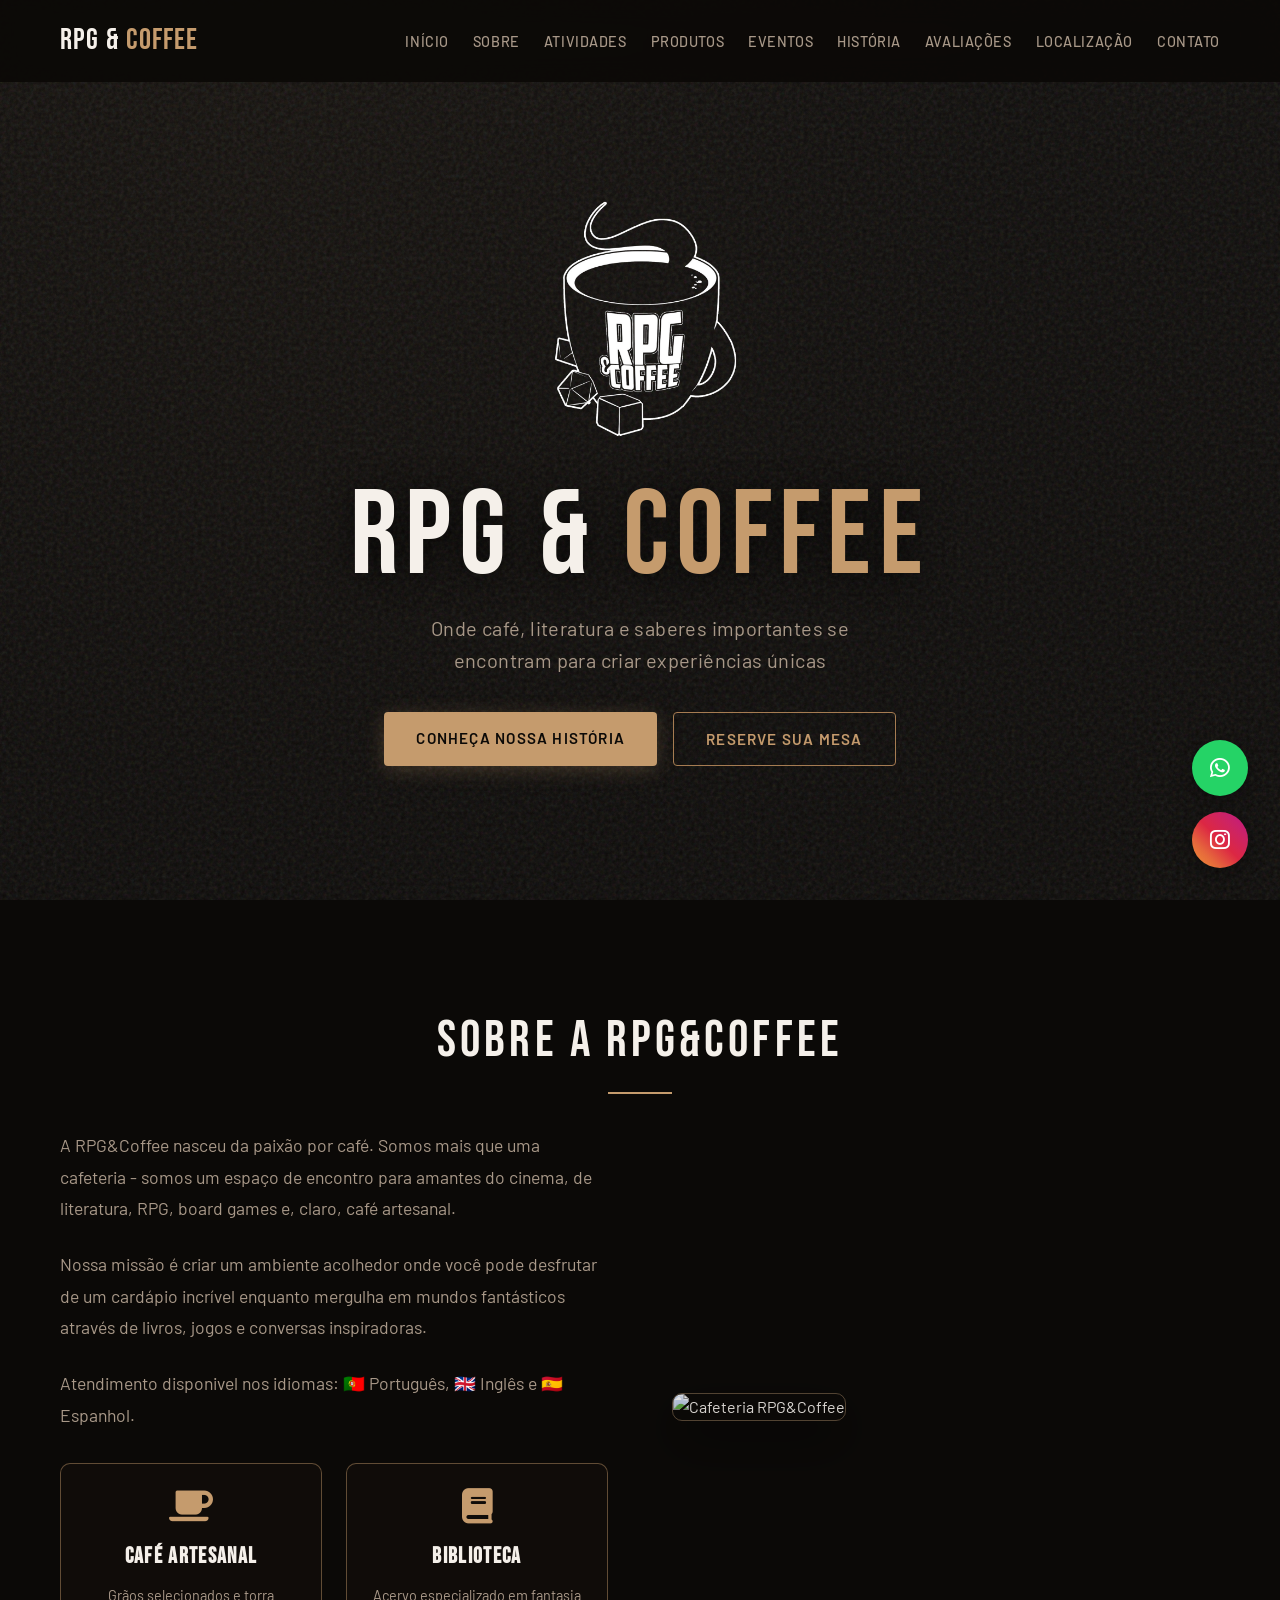
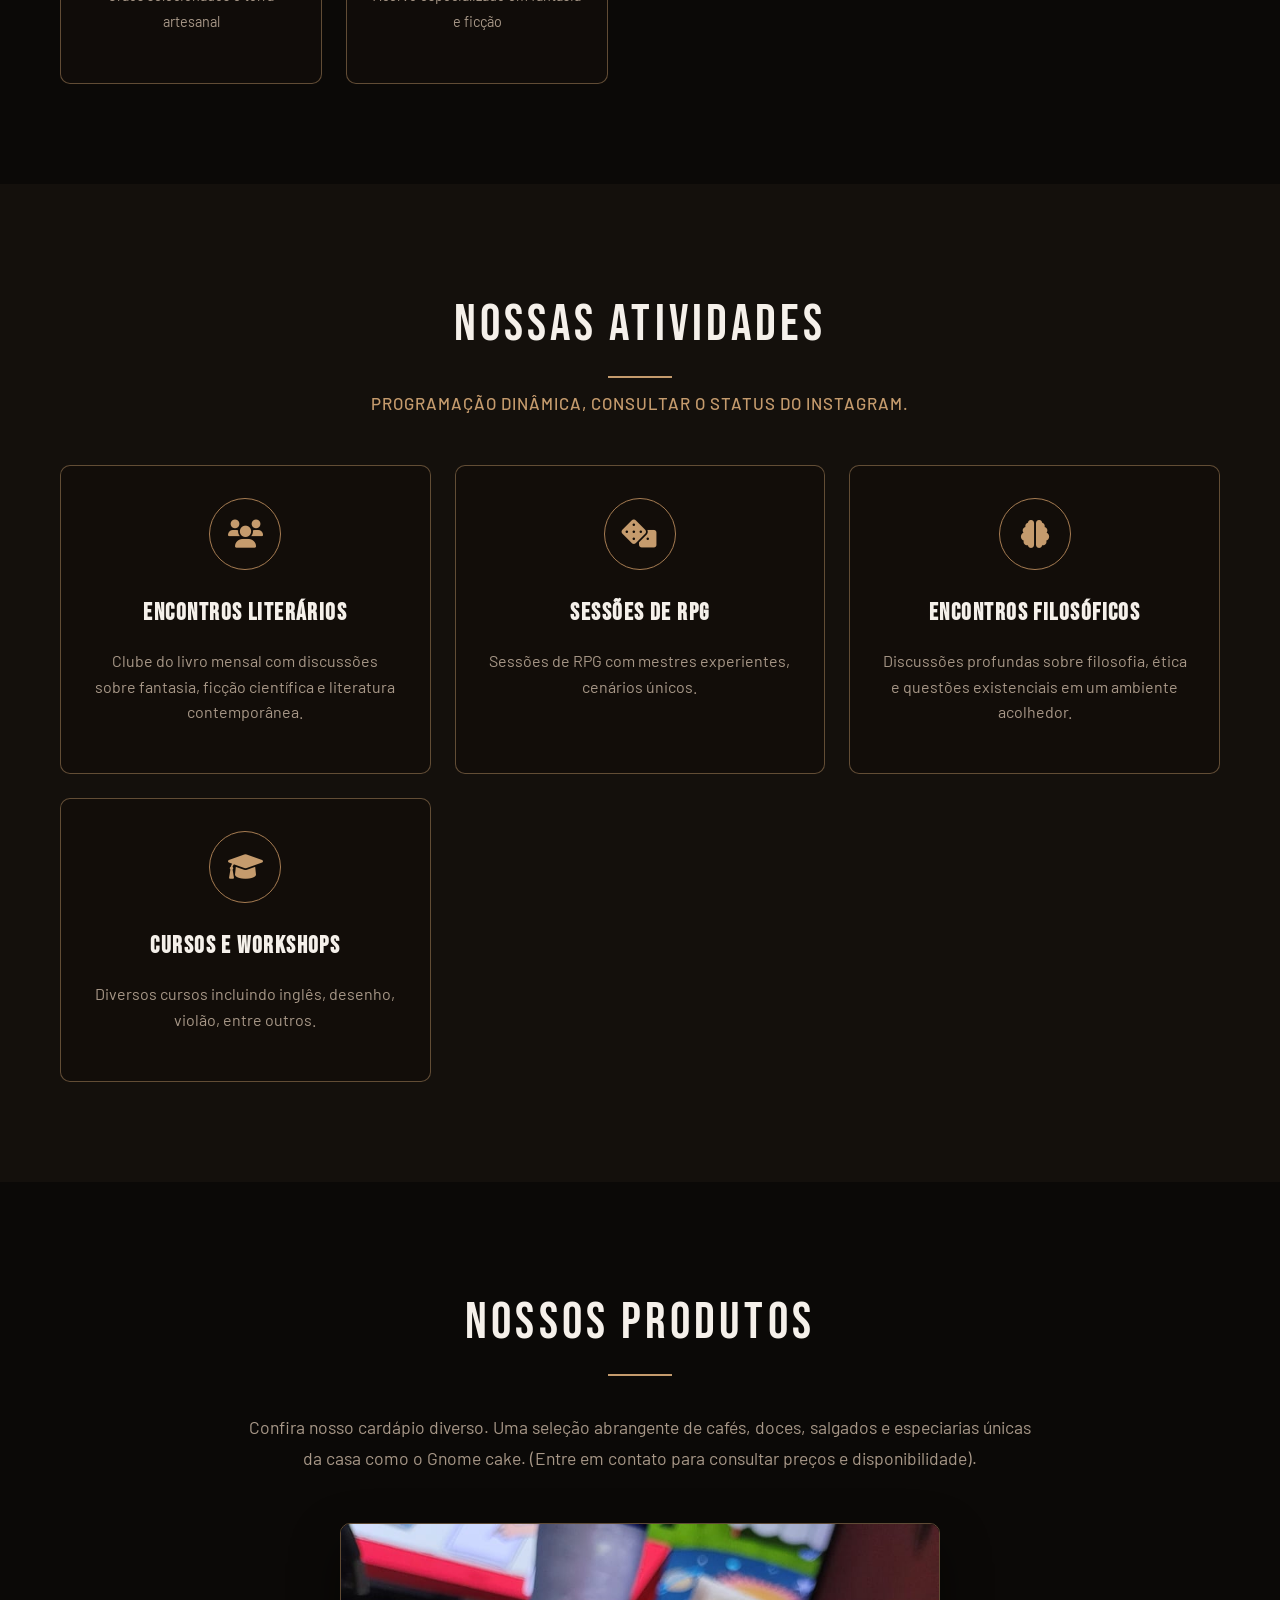
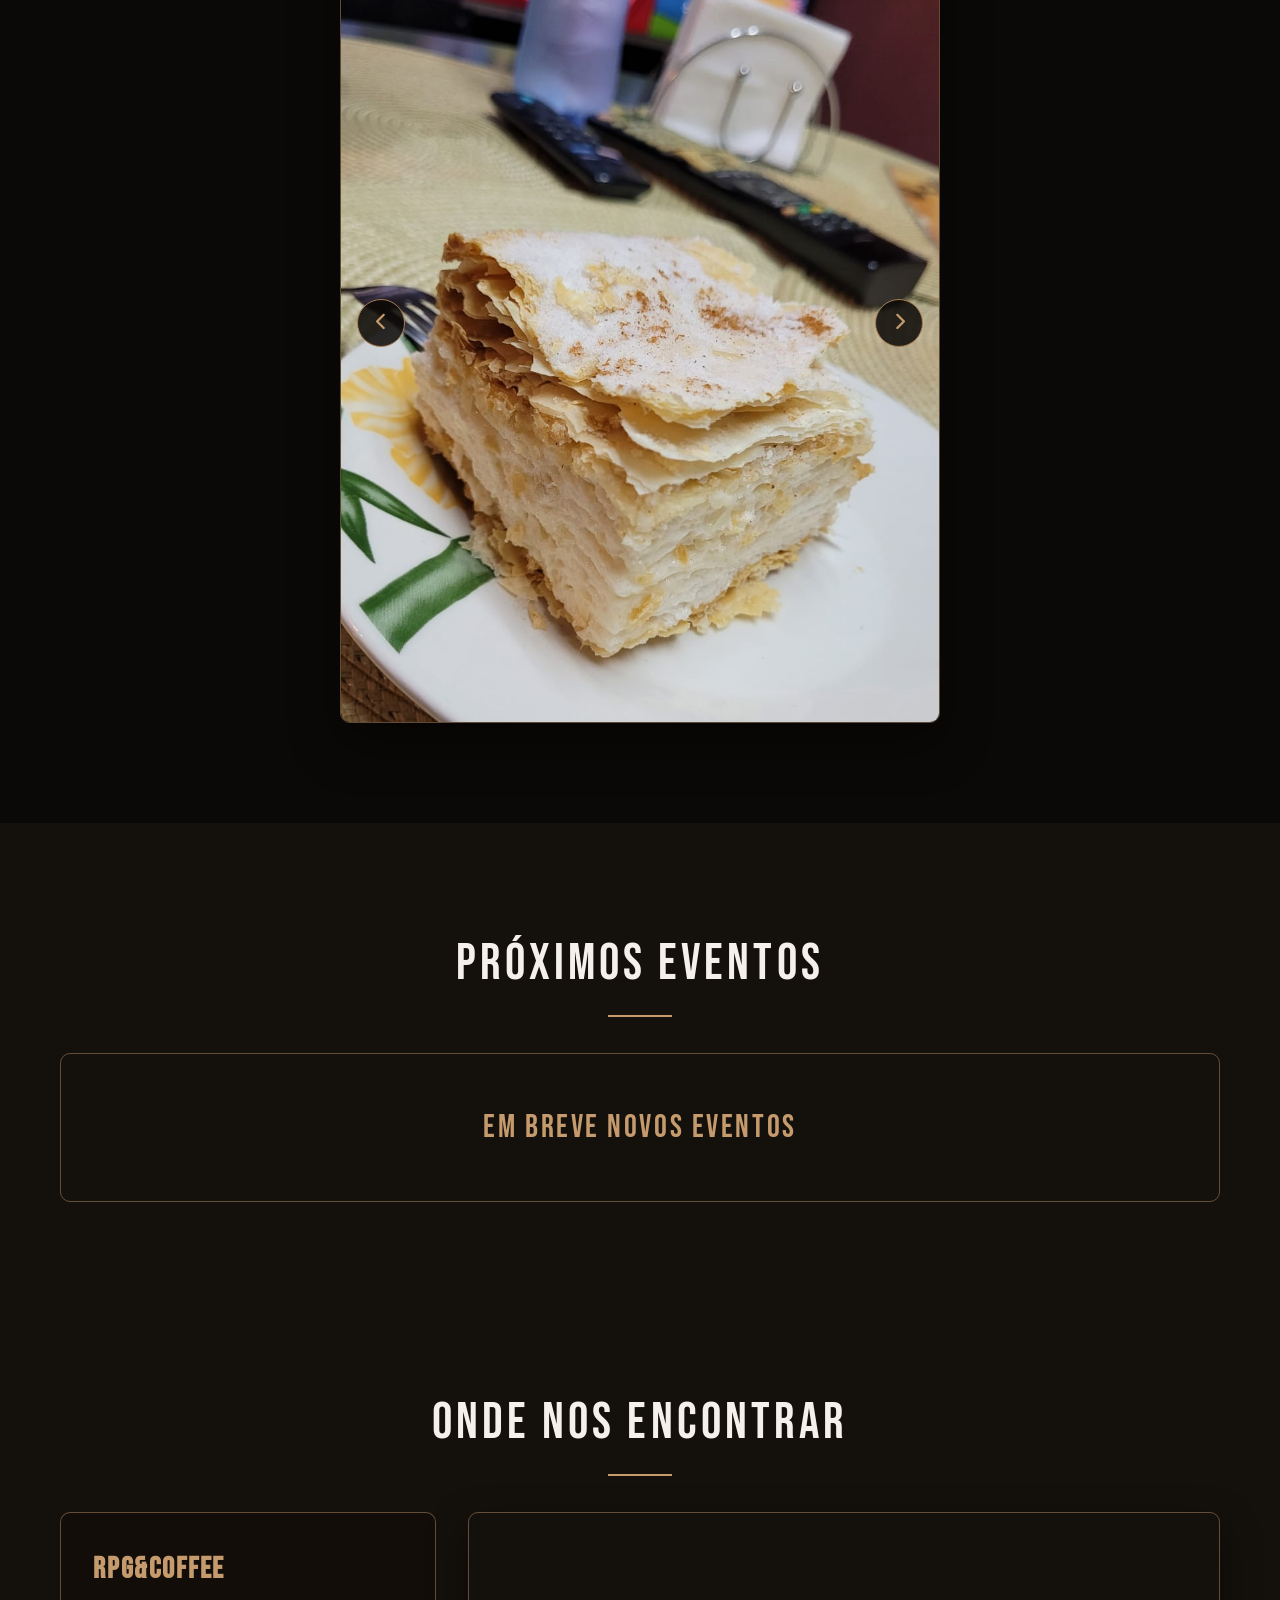
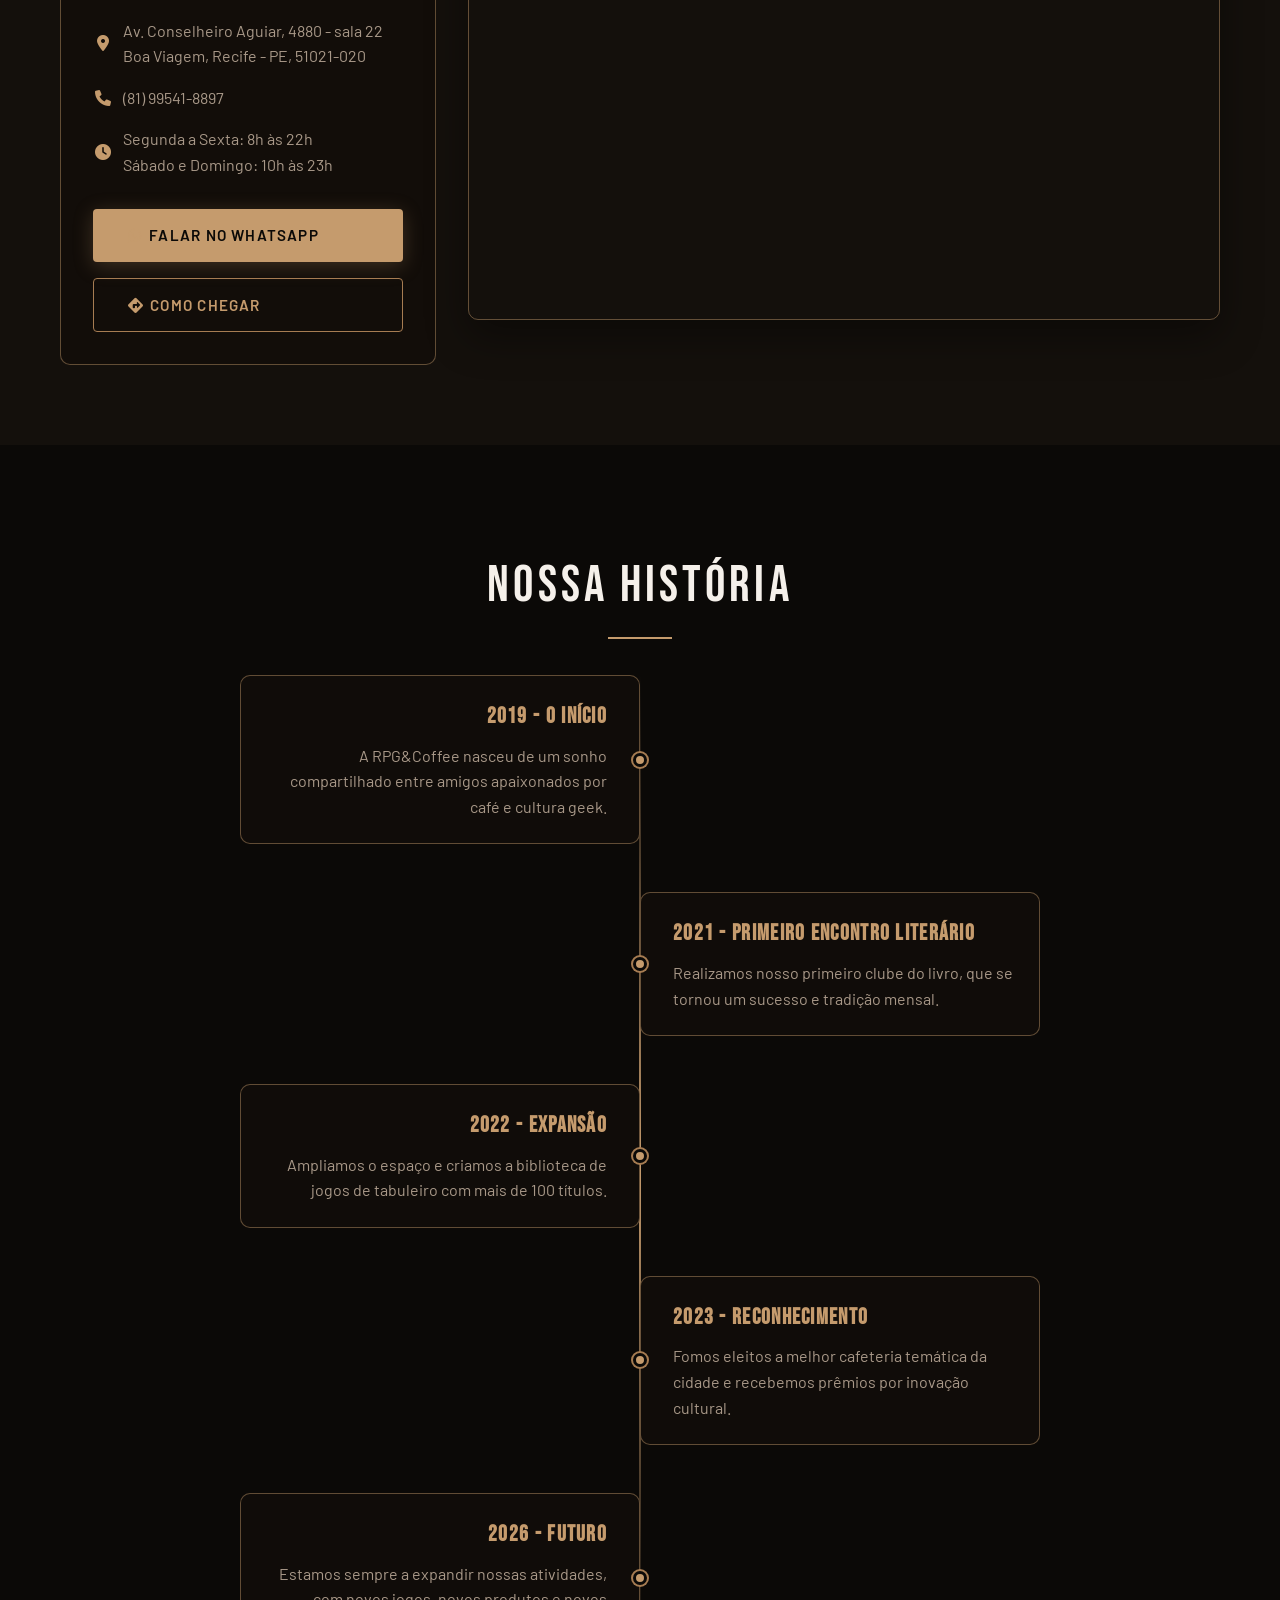
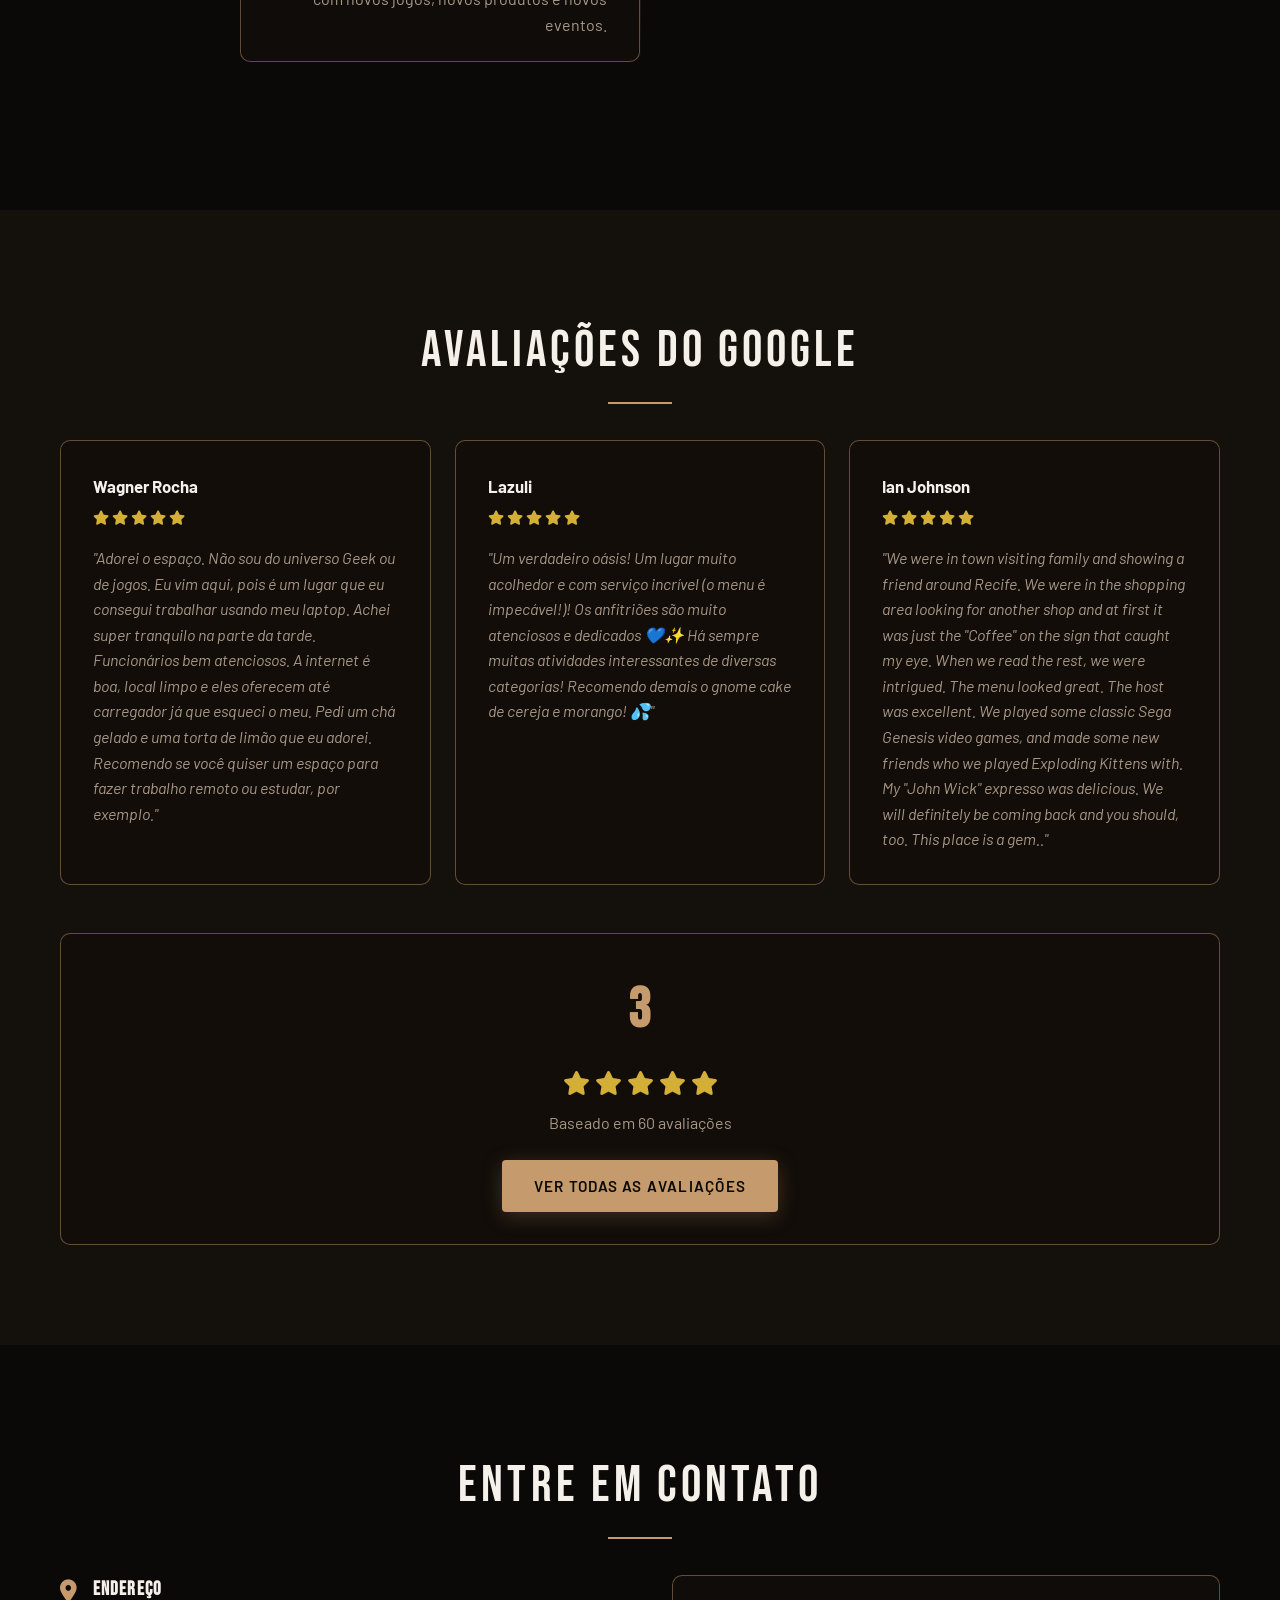
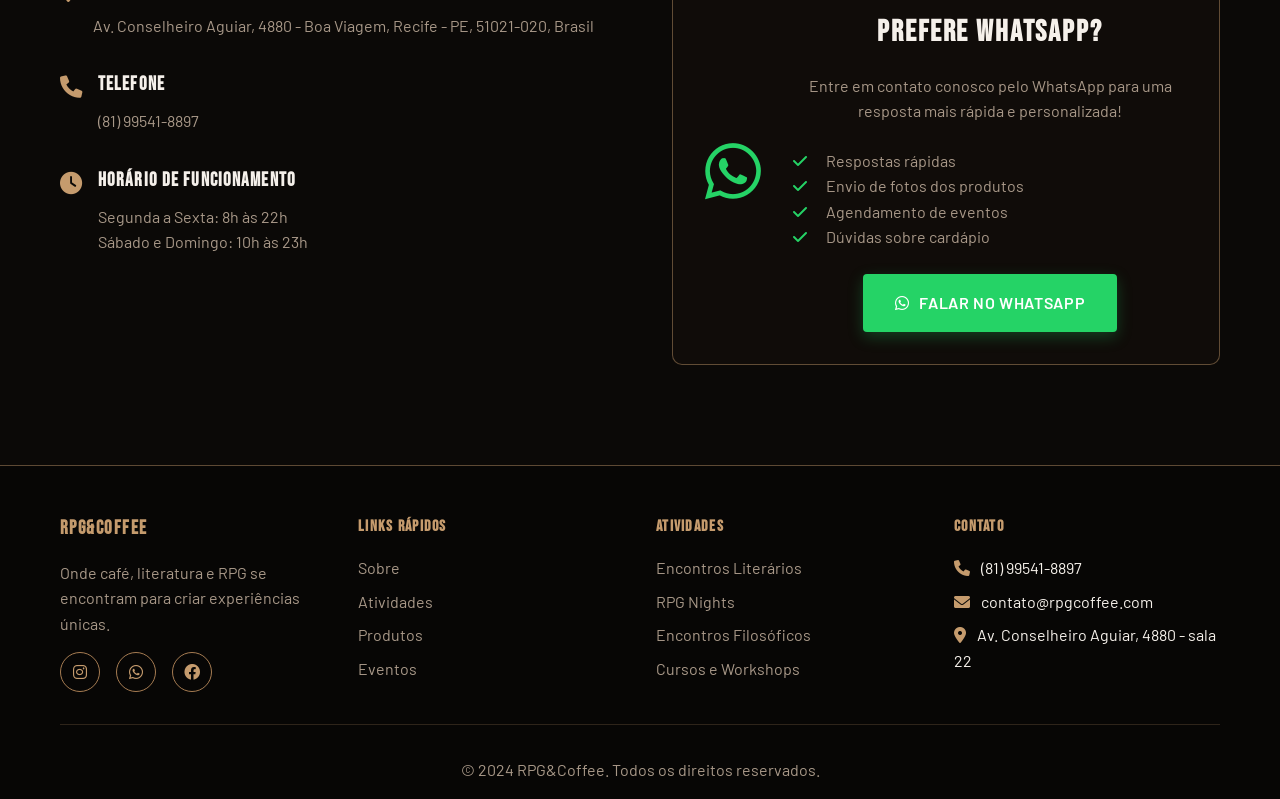
==== commit 074829c1: "Atualizar identidade visual do site para o estilo do flyer. Alinha cores, tipografia e hero ao visua" ====
--- a/index.html
+++ b/index.html
@@ -1,11 +1,11 @@
-ac<!DOCTYPE html>
+<!DOCTYPE html>
 <html lang="pt-BR">
 <head>
     <meta charset="UTF-8">
     <meta name="viewport" content="width=device-width, initial-scale=1.0">
     <title>RPG&Coffee - Cafeteria & Encontros Literários</title>
     <link rel="stylesheet" href="styles.css">
-    <link href="https://fonts.googleapis.com/css2?family=Poppins:wght@300;400;500;600;700&display=swap" rel="stylesheet">
+    <link href="https://fonts.googleapis.com/css2?family=Barlow:wght@400;500;600;700&family=Bebas+Neue&display=swap" rel="stylesheet">
     <link rel="stylesheet" href="https://cdnjs.cloudflare.com/ajax/libs/font-awesome/6.0.0/css/all.min.css">
 </head>
 <body>
@@ -14,7 +14,7 @@
         <nav class="navbar">
             <div class="nav-container">
                 <div class="nav-logo">
-                    <h2>RPG&Coffee</h2>
+                    <h2>RPG & <span class="brand-gold">Coffee</span></h2>
                 </div>
                 <ul class="nav-menu">
                     <li><a href="#home">Início</a></li>
@@ -39,16 +39,14 @@
     <!-- Hero Section -->
     <section id="home" class="hero">
         <div class="hero-content">
-            <h1>Bem-vindo à RPG&Coffee</h1>
-            <p>Onde café, literatura e saberes importantes se encontram para criar experiências únicas</p>
+            <img src="assets/logo.png" alt="RPG & Coffee" class="hero-logo">
+            <h1 class="hero-brand">RPG & <span class="brand-gold">Coffee</span></h1>
+            <p class="hero-tagline">Onde café, literatura e saberes importantes se encontram para criar experiências únicas</p>
             <div class="hero-buttons">
                 <a href="#about" class="btn btn-primary">Conheça Nossa História</a>
                 <a href="#contact" class="btn btn-secondary">Reserve sua Mesa</a>
             </div>
         </div>
-        <div class="hero-image">
-            <div class="coffee-cup"></div>
-        </div>
     </section>
 
     <!-- About Section -->
@@ -57,8 +55,9 @@
             <h2 class="section-title">Sobre a RPG&Coffee</h2>
             <div class="about-content">
                 <div class="about-text">
-                    <p>A RPG&Coffee nasceu da paixão por café de qualidade e pela cultura geek. Somos mais que uma cafeteria - somos um espaço de encontro para amantes de literatura, RPG, board games e, claro, café artesanal.</p>
-                    <p>Nossa missão é criar um ambiente acolhedor onde você pode desfrutar de um café excepcional enquanto mergulha em mundos fantásticos através de livros, jogos e conversas inspiradoras.</p>
+                    <p>A RPG&Coffee nasceu da paixão por café. Somos mais que uma cafeteria - somos um espaço de encontro para amantes do cinema, de literatura, RPG, board games e, claro, café artesanal.</p>
+                    <p>Nossa missão é criar um ambiente acolhedor onde você pode desfrutar de um cardápio incrível enquanto mergulha em mundos fantásticos através de livros, jogos e conversas inspiradoras.</p>
+                    <p>Atendimento disponivel nos idiomas: 🇵🇹 Português, 🇬🇧 Inglês e 🇪🇸 Espanhol.</p>
                     <div class="features">
                         <div class="feature">
                             <i class="fas fa-coffee"></i>
@@ -70,11 +69,6 @@
                             <h3>Biblioteca</h3>
                             <p>Acervo especializado em fantasia e ficção</p>
                         </div>
-                        <div class="feature">
-                            <i class="fas fa-dice-d20"></i>
-                            <h3>RPG Sessions</h3>
-                            <p>Mesas disponíveis para suas aventuras</p>
-                        </div>
                     </div>
                 </div>
                 <div class="about-image">
@@ -88,6 +82,7 @@
     <section id="activities" class="activities">
         <div class="container">
             <h2 class="section-title">Nossas Atividades</h2>
+            <p class="activities-subtitle">Programação dinâmica, consultar o status do instagram.</p>
             <div class="activities-grid">
                 <div class="activity-card">
                     <div class="activity-icon">
@@ -95,7 +90,6 @@
                     </div>
                     <h3>Encontros Literários</h3>
                     <p>Clube do livro mensal com discussões sobre fantasia, ficção científica e literatura contemporânea.</p>
-                    <span class="activity-time">Toda última quinta do mês - 19h</span>
                 </div>
                 <div class="activity-card">
                     <div class="activity-icon">
@@ -103,15 +97,6 @@
                     </div>
                     <h3>Sessões de RPG</h3>
                     <p>Sessões de RPG com mestres experientes, cenários únicos.</p>
-                    <span class="activity-time">Programação dinâmica, consultar o status do instagram.</span>
-                </div>
-                <div class="activity-card">
-                    <div class="activity-icon">
-                        <i class="fas fa-gamepad"></i>
-                    </div>
-                    <h3>Board Game Café</h3>
-                    <p>Biblioteca de jogos de tabuleiro com instrutores para ensinar novos jogos.</p>
-                    <span class="activity-time">Todos os dias - 14h às 22h</span>
                 </div>
                 <div class="activity-card">
                     <div class="activity-icon">
@@ -119,15 +104,13 @@
                     </div>
                     <h3>Encontros Filosóficos</h3>
                     <p>Discussões profundas sobre filosofia, ética e questões existenciais em um ambiente acolhedor.</p>
-                    <span class="activity-time">Segunda quarta do mês - 19h30</span>
                 </div>
                 <div class="activity-card">
                     <div class="activity-icon">
                         <i class="fas fa-graduation-cap"></i>
                     </div>
                     <h3>Cursos e Workshops</h3>
-                    <p>Diversos cursos incluindo idiomas, desenho, escrita criativa e muito mais com instrutores especializados.</p>
-                    <span class="activity-time">Agendamento flexível - Consulte horários</span>
+                    <p>Diversos cursos incluindo inglês, desenho, violão, entre outros.</p>
                 </div>
             </div>
         </div>
@@ -493,7 +476,7 @@
                             <h3>Prefere WhatsApp?</h3>
                             <p>Entre em contato conosco pelo WhatsApp para uma resposta mais rápida e personalizada!</p>
                             <p class="whatsapp-features">
-                                <i class="fas fa-check"></i> Resposta em até 5 minutos<br>
+                                <i class="fas fa-check"></i> Respostas rápidas<br>
                                 <i class="fas fa-check"></i> Envio de fotos dos produtos<br>
                                 <i class="fas fa-check"></i> Agendamento de eventos<br>
                                 <i class="fas fa-check"></i> Dúvidas sobre cardápio
@@ -516,7 +499,7 @@
                     <h3>RPG&Coffee</h3>
                     <p>Onde café, literatura e RPG se encontram para criar experiências únicas.</p>
                     <div class="social-links">
-                        <a href="https://instagram.com/rpgcoffee" target="_blank" class="social-link">
+                        <a href="https://www.instagram.com/rpgecoffee/" target="_blank" class="social-link">
                             <i class="fab fa-instagram"></i>
                         </a>
                         <a href="https://wa.me/5581995418897" target="_blank" class="social-link">
@@ -541,7 +524,6 @@
                     <ul>
                         <li><a href="#activities">Encontros Literários</a></li>
                         <li><a href="#activities">RPG Nights</a></li>
-                        <li><a href="#activities">Board Game Café</a></li>
                         <li><a href="#activities">Encontros Filosóficos</a></li>
                         <li><a href="#activities">Cursos e Workshops</a></li>
                     </ul>
@@ -566,7 +548,7 @@
         <a href="https://wa.me/5581995418897" target="_blank" class="floating-btn whatsapp">
             <i class="fab fa-whatsapp"></i>
         </a>
-        <a href="https://instagram.com/rpgcoffee" target="_blank" class="floating-btn instagram">
+        <a href="https://www.instagram.com/rpgecoffee/" target="_blank" class="floating-btn instagram">
             <i class="fab fa-instagram"></i>
         </a>
     </div>
--- a/styles.css
+++ b/styles.css
@@ -1,4 +1,21 @@
-/* Reset e configurações básicas - VERSÃO ATUALIZADA 2025 */
+/* RPG & Coffee — identidade visual alinhada ao flyer (dark + gold) */
+:root {
+    --bg: #0b0907;
+    --bg-elevated: #14100c;
+    --bg-card: rgba(18, 13, 10, 0.85);
+    --bg-soft: #1a1410;
+    --gold: #c59b6d;
+    --gold-bright: #d4af37;
+    --gold-muted: #a67c52;
+    --text: #f5f0ea;
+    --text-muted: #a89888;
+    --border: rgba(197, 155, 109, 0.45);
+    --font-display: 'Bebas Neue', sans-serif;
+    --font-body: 'Barlow', sans-serif;
+    --radius: 10px;
+    --section-pad: 100px 0;
+}
+
 * {
     margin: 0;
     padding: 0;
@@ -10,9 +27,14 @@
 }
 
 body {
-    font-family: 'Poppins', sans-serif;
+    font-family: var(--font-body);
     line-height: 1.6;
-    color: #333;
+    color: var(--text);
+    background-color: var(--bg);
+    background-image:
+        radial-gradient(ellipse at 20% 0%, rgba(197, 155, 109, 0.08) 0%, transparent 50%),
+        radial-gradient(ellipse at 80% 100%, rgba(139, 90, 43, 0.06) 0%, transparent 45%),
+        url("data:image/svg+xml,%3Csvg viewBox='0 0 256 256' xmlns='http://www.w3.org/2000/svg'%3E%3Cfilter id='n'%3E%3CfeTurbulence type='fractalNoise' baseFrequency='0.85' numOctaves='4' stitchTiles='stitch'/%3E%3C/filter%3E%3Crect width='100%25' height='100%25' filter='url(%23n)' opacity='0.06'/%3E%3C/svg%3E");
     overflow-x: hidden;
 }
 
@@ -22,15 +44,21 @@
     padding: 0 20px;
 }
 
-/* Header e Navegação */
+/* Header */
 .header {
     position: fixed;
     top: 0;
     width: 100%;
-    background: rgba(255, 255, 255, 0.95);
-    backdrop-filter: blur(10px);
+    background: rgba(11, 9, 7, 0.92);
+    backdrop-filter: blur(12px);
+    border-bottom: 1px solid transparent;
     z-index: 1000;
     transition: all 0.3s ease;
+}
+
+.header.scrolled {
+    border-bottom-color: var(--border);
+    box-shadow: 0 8px 32px rgba(0, 0, 0, 0.45);
 }
 
 .navbar {
@@ -47,27 +75,39 @@
 }
 
 .nav-logo h2 {
-    color: #8B4513;
-    font-weight: 700;
-    font-size: 1.8rem;
+    font-family: var(--font-display);
+    font-weight: 400;
+    font-size: 1.9rem;
+    letter-spacing: 0.04em;
+    color: var(--text);
+    text-transform: uppercase;
+}
+
+.nav-logo .brand-gold {
+    color: var(--gold);
 }
 
 .nav-menu {
     display: flex;
     list-style: none;
-    gap: 2rem;
+    gap: 1.5rem;
+    flex-wrap: wrap;
+    justify-content: flex-end;
 }
 
 .nav-menu a {
     text-decoration: none;
-    color: #333;
+    color: var(--text-muted);
     font-weight: 500;
+    font-size: 0.9rem;
+    letter-spacing: 0.04em;
+    text-transform: uppercase;
     transition: color 0.3s ease;
     position: relative;
 }
 
 .nav-menu a:hover {
-    color: #8B4513;
+    color: var(--gold);
 }
 
 .nav-menu a::after {
@@ -77,7 +117,7 @@
     height: 2px;
     bottom: -5px;
     left: 0;
-    background-color: #8B4513;
+    background-color: var(--gold);
     transition: width 0.3s ease;
 }
 
@@ -94,132 +134,139 @@
 .hamburger span {
     width: 25px;
     height: 3px;
-    background: #333;
+    background: var(--gold);
     margin: 3px 0;
     transition: 0.3s;
 }
 
-/* Hero Section */
+/* Hero — full-bleed, brand first */
 .hero {
-    height: 500px !important;
-    display: flex;
-    background: linear-gradient(135deg, #f5f5f5 0%, #e8e8e8 100%);
+    min-height: 100vh;
+    display: flex;
+    align-items: center;
+    justify-content: center;
     position: relative;
     overflow: hidden;
-    padding: 2rem 0 !important;
+    padding: 7rem 2rem 4rem;
+    background:
+        linear-gradient(180deg, rgba(11, 9, 7, 0.55) 0%, rgba(11, 9, 7, 0.88) 70%, var(--bg) 100%),
+        url('https://images.unsplash.com/photo-1447933601403-0c6688de566e?auto=format&fit=crop&w=1920&q=80') center / cover no-repeat;
 }
 
 .hero::before {
     content: '';
     position: absolute;
-    top: 0;
-    left: 0;
-    right: 0;
-    bottom: 0;
-    background: url('data:image/svg+xml,<svg xmlns="http://www.w3.org/2000/svg" viewBox="0 0 100 100"><defs><pattern id="grain" width="100" height="100" patternUnits="userSpaceOnUse"><circle cx="50" cy="50" r="1" fill="%238B4513" opacity="0.1"/></pattern></defs><rect width="100" height="100" fill="url(%23grain)"/></svg>');
-    opacity: 0.3;
+    inset: 0;
+    background: url("data:image/svg+xml,%3Csvg viewBox='0 0 256 256' xmlns='http://www.w3.org/2000/svg'%3E%3Cfilter id='n'%3E%3CfeTurbulence type='fractalNoise' baseFrequency='0.9' numOctaves='4' stitchTiles='stitch'/%3E%3C/filter%3E%3Crect width='100%25' height='100%25' filter='url(%23n)' opacity='0.12'/%3E%3C/svg%3E");
+    pointer-events: none;
+    animation: grainShift 8s steps(6) infinite;
 }
 
 .hero-content {
-    flex: 1;
-    max-width: 600px;
+    max-width: 900px;
     z-index: 2;
     position: relative;
-    align-self: flex-start;
-    margin-top: 2rem;
-}
-
-.hero h1 {
-    font-size: 3.5rem;
-    font-weight: 700;
-    color: #8B4513;
-    margin-bottom: 1rem;
-    padding-left: 4rem !important;
+    text-align: center;
+    margin: 0 auto;
+}
+
+.hero-logo {
+    display: block;
+    width: min(280px, 55vw);
+    height: auto;
+    margin: 0 auto 1.25rem;
+    animation: fadeInUp 0.9s ease;
+}
+
+.hero-brand {
+    font-family: var(--font-display);
+    font-size: clamp(3.5rem, 12vw, 7.5rem);
+    font-weight: 400;
+    line-height: 0.92;
+    letter-spacing: 0.06em;
+    color: var(--text);
+    text-transform: uppercase;
+    margin-bottom: 1.25rem;
+    text-shadow: 0 4px 32px rgba(0, 0, 0, 0.7);
     animation: fadeInUp 1s ease;
 }
 
-.hero p {
-    font-size: 1.2rem;
-    color: #666;
-    margin-bottom: 2rem;
-    padding-left: 4rem !important;
+.hero-brand .brand-gold {
+    color: var(--gold);
+    display: inline;
+}
+
+.hero-tagline {
+    font-size: clamp(1rem, 2.2vw, 1.25rem);
+    color: var(--text-muted);
+    max-width: 32rem;
+    margin: 0 auto 2.25rem;
+    font-weight: 400;
+    letter-spacing: 0.02em;
     animation: fadeInUp 1s ease 0.2s both;
 }
 
 .hero-buttons {
     display: flex;
     gap: 1rem;
-    padding-left: 4rem !important;
+    justify-content: center;
+    flex-wrap: wrap;
     animation: fadeInUp 1s ease 0.4s both;
 }
 
+.hero-image {
+    display: none;
+}
+
 .btn {
-    padding: 12px 30px;
+    padding: 14px 32px;
     border: none;
-    border-radius: 50px;
+    border-radius: 4px;
     text-decoration: none;
+    font-family: var(--font-body);
     font-weight: 600;
+    font-size: 0.95rem;
+    letter-spacing: 0.08em;
+    text-transform: uppercase;
     transition: all 0.3s ease;
     display: inline-block;
     cursor: pointer;
 }
 
 .btn-primary {
-    background: linear-gradient(135deg, #8B4513, #A0522D);
-    color: white;
-    box-shadow: 0 4px 15px rgba(139, 69, 19, 0.3);
+    background: var(--gold);
+    color: var(--bg);
+    box-shadow: 0 4px 20px rgba(197, 155, 109, 0.25);
 }
 
 .btn-primary:hover {
+    background: var(--gold-bright);
     transform: translateY(-2px);
-    box-shadow: 0 6px 20px rgba(139, 69, 19, 0.4);
+    box-shadow: 0 8px 28px rgba(197, 155, 109, 0.35);
 }
 
 .btn-secondary {
     background: transparent;
-    color: #8B4513;
-    border: 2px solid #8B4513;
+    color: var(--gold);
+    border: 1px solid var(--gold-muted);
 }
 
 .btn-secondary:hover {
-    background: #8B4513;
-    color: white;
+    background: rgba(197, 155, 109, 0.12);
+    color: var(--text);
+    border-color: var(--gold);
     transform: translateY(-2px);
-}
-
-.hero-image {
-    flex: 1;
-    display: flex;
-    justify-content: center;
-    align-items: center;
-    position: relative;
-}
-
-.coffee-cup {
-    width: 300px;
-    height: 300px;
-    background: linear-gradient(135deg, #8B4513, #A0522D);
-    border-radius: 50%;
-    position: relative;
-    animation: float 6s ease-in-out infinite;
-}
-
-.coffee-cup::before {
-    content: '☕';
-    font-size: 120px;
-    position: absolute;
-    top: 50%;
-    left: 50%;
-    transform: translate(-50%, -50%);
-    color: white;
 }
 
 /* Section Titles */
 .section-title {
     text-align: center;
-    font-size: 2.5rem;
-    font-weight: 700;
-    color: #8B4513;
+    font-family: var(--font-display);
+    font-size: clamp(2.4rem, 5vw, 3.2rem);
+    font-weight: 400;
+    letter-spacing: 0.08em;
+    text-transform: uppercase;
+    color: var(--text);
     margin-bottom: 3rem;
     position: relative;
 }
@@ -227,19 +274,18 @@
 .section-title::after {
     content: '';
     position: absolute;
-    bottom: -10px;
+    bottom: -12px;
     left: 50%;
     transform: translateX(-50%);
-    width: 80px;
-    height: 3px;
-    background: linear-gradient(135deg, #8B4513, #A0522D);
-    border-radius: 2px;
-}
-
-/* About Section */
+    width: 64px;
+    height: 2px;
+    background: var(--gold);
+}
+
+/* About */
 .about {
-    padding: 100px 0;
-    background: white;
+    padding: var(--section-pad);
+    background: var(--bg);
 }
 
 .about-content {
@@ -251,83 +297,106 @@
 
 .about-text p {
     font-size: 1.1rem;
-    color: #666;
+    color: var(--text-muted);
     margin-bottom: 1.5rem;
     line-height: 1.8;
 }
 
 .features {
     display: grid;
-    grid-template-columns: repeat(3, 1fr);
-    gap: 2rem;
+    grid-template-columns: repeat(2, 1fr);
+    gap: 1.5rem;
     margin-top: 2rem;
 }
 
 .feature {
     text-align: center;
     padding: 1.5rem;
-    background: #f8f8f8;
-    border-radius: 15px;
-    transition: transform 0.3s ease;
+    background: var(--bg-card);
+    border: 1px solid var(--border);
+    border-radius: var(--radius);
+    transition: transform 0.3s ease, border-color 0.3s ease;
 }
 
 .feature:hover {
-    transform: translateY(-5px);
+    transform: translateY(-4px);
+    border-color: var(--gold);
 }
 
 .feature i {
-    font-size: 2.5rem;
-    color: #8B4513;
+    font-size: 2.2rem;
+    color: var(--gold);
     margin-bottom: 1rem;
 }
 
 .feature h3 {
-    font-size: 1.2rem;
-    color: #333;
+    font-family: var(--font-display);
+    font-size: 1.4rem;
+    letter-spacing: 0.06em;
+    text-transform: uppercase;
+    color: var(--text);
     margin-bottom: 0.5rem;
 }
 
 .feature p {
     font-size: 0.9rem;
-    color: #666;
+    color: var(--text-muted);
 }
 
 .about-image img {
     width: 100%;
-    border-radius: 20px;
-    box-shadow: 0 10px 30px rgba(0, 0, 0, 0.1);
-}
-
-/* Activities Section */
+    border-radius: var(--radius);
+    border: 1px solid var(--border);
+    box-shadow: 0 20px 50px rgba(0, 0, 0, 0.45);
+    filter: saturate(0.85) brightness(0.88);
+}
+
+/* Activities */
 .activities {
-    padding: 100px 0;
-    background: linear-gradient(135deg, #f5f5f5 0%, #e8e8e8 100%);
+    padding: var(--section-pad);
+    background: var(--bg-elevated);
+}
+
+#activities .section-title {
+    margin-bottom: 1.5rem;
+}
+
+.activities-subtitle {
+    text-align: center;
+    font-size: 1.05rem;
+    color: var(--gold);
+    font-weight: 500;
+    letter-spacing: 0.06em;
+    text-transform: uppercase;
+    margin-bottom: 3rem;
 }
 
 .activities-grid {
     display: grid;
     grid-template-columns: repeat(auto-fit, minmax(280px, 1fr));
-    gap: 2rem;
+    gap: 1.5rem;
 }
 
 .activity-card {
-    background: white;
+    background: var(--bg-card);
     padding: 2rem;
-    border-radius: 20px;
+    border-radius: var(--radius);
+    border: 1px solid var(--border);
     text-align: center;
-    box-shadow: 0 10px 30px rgba(0, 0, 0, 0.1);
-    transition: transform 0.3s ease, box-shadow 0.3s ease;
+    transition: transform 0.3s ease, border-color 0.3s ease, box-shadow 0.3s ease;
 }
 
 .activity-card:hover {
-    transform: translateY(-10px);
-    box-shadow: 0 20px 40px rgba(0, 0, 0, 0.15);
+    transform: translateY(-6px);
+    border-color: var(--gold);
+    box-shadow: 0 16px 40px rgba(0, 0, 0, 0.4);
 }
 
 .activity-icon {
-    width: 80px;
-    height: 80px;
-    background: linear-gradient(135deg, #8B4513, #A0522D);
+    width: 72px;
+    height: 72px;
+    background: transparent;
+    border: 1px solid var(--gold-muted);
     border-radius: 50%;
     display: flex;
     align-items: center;
@@ -336,71 +405,82 @@
 }
 
 .activity-icon i {
-    font-size: 2rem;
-    color: white;
+    font-size: 1.75rem;
+    color: var(--gold);
 }
 
 .activity-card h3 {
-    font-size: 1.3rem;
-    color: #333;
+    font-family: var(--font-display);
+    font-size: 1.5rem;
+    letter-spacing: 0.06em;
+    text-transform: uppercase;
+    color: var(--text);
     margin-bottom: 1rem;
 }
 
 .activity-card p {
-    color: #666;
+    color: var(--text-muted);
     margin-bottom: 1rem;
     line-height: 1.6;
 }
 
 .activity-time {
     display: inline-block;
-    background: #8B4513;
-    color: white;
-    padding: 0.5rem 1rem;
-    border-radius: 25px;
-    font-size: 0.9rem;
-    font-weight: 500;
-}
-
-/* Products Section */
+    background: transparent;
+    color: var(--gold);
+    border: 1px solid var(--gold-muted);
+    padding: 0.45rem 1rem;
+    border-radius: 4px;
+    font-size: 0.85rem;
+    font-weight: 600;
+    letter-spacing: 0.06em;
+    text-transform: uppercase;
+}
+
+/* Products */
 .products {
-    padding: 100px 0;
-    background: white;
+    padding: var(--section-pad);
+    background: var(--bg);
 }
 
 .products-grid {
     display: grid;
     grid-template-columns: repeat(auto-fit, minmax(300px, 1fr));
-    gap: 2rem;
+    gap: 1.5rem;
 }
 
 .product-card {
-    background: white;
-    border-radius: 20px;
+    background: var(--bg-card);
+    border-radius: var(--radius);
     overflow: hidden;
-    box-shadow: 0 10px 30px rgba(0, 0, 0, 0.1);
-    transition: transform 0.3s ease;
+    border: 1px solid var(--border);
+    transition: transform 0.3s ease, border-color 0.3s ease;
 }
 
 .product-card:hover {
-    transform: translateY(-5px);
+    transform: translateY(-4px);
+    border-color: var(--gold);
 }
 
 .product-card img {
     width: 100%;
     height: 250px;
     object-fit: cover;
+    filter: brightness(0.9);
 }
 
 .product-card h3 {
     padding: 1.5rem 1.5rem 0.5rem;
-    font-size: 1.2rem;
-    color: #333;
+    font-family: var(--font-display);
+    font-size: 1.4rem;
+    letter-spacing: 0.05em;
+    text-transform: uppercase;
+    color: var(--text);
 }
 
 .product-card p {
     padding: 0 1.5rem;
-    color: #666;
+    color: var(--text-muted);
     font-size: 0.9rem;
 }
 
@@ -409,10 +489,9 @@
     padding: 1rem 1.5rem 1.5rem;
     font-size: 1.3rem;
     font-weight: 700;
-    color: #8B4513;
-}
-
-/* Estilos para o Carrossel de Produtos */
+    color: var(--gold);
+}
+
 .products-description {
     text-align: center;
     margin-bottom: 3rem;
@@ -423,7 +502,7 @@
 
 .products-description p {
     font-size: 1.1rem;
-    color: #666;
+    color: var(--text-muted);
     line-height: 1.8;
 }
 
@@ -436,8 +515,9 @@
     max-width: 600px;
     margin: 0 auto;
     overflow: hidden;
-    border-radius: 20px;
-    box-shadow: 0 20px 40px rgba(0, 0, 0, 0.1);
+    border-radius: var(--radius);
+    border: 1px solid var(--border);
+    box-shadow: 0 20px 50px rgba(0, 0, 0, 0.45);
     aspect-ratio: 3/4;
 }
 
@@ -456,36 +536,37 @@
     height: 100%;
     object-fit: contain;
     display: block;
-    background: #f8f9fa;
+    background: var(--bg-soft);
 }
 
 .carousel-btn {
     position: absolute;
     top: 50%;
     transform: translateY(-50%);
-    background: rgba(139, 69, 19, 0.9);
-    color: white;
-    border: none;
-    width: 50px;
-    height: 50px;
+    background: rgba(11, 9, 7, 0.85);
+    color: var(--gold);
+    border: 1px solid var(--gold-muted);
+    width: 48px;
+    height: 48px;
     border-radius: 50%;
     cursor: pointer;
-    font-size: 1.2rem;
+    font-size: 1.1rem;
     transition: all 0.3s ease;
     z-index: 10;
 }
 
 .carousel-btn:hover {
-    background: rgba(139, 69, 19, 1);
-    transform: translateY(-50%) scale(1.1);
+    background: var(--gold);
+    color: var(--bg);
+    transform: translateY(-50%) scale(1.05);
 }
 
 .carousel-prev {
-    left: 20px;
+    left: 16px;
 }
 
 .carousel-next {
-    right: 20px;
+    right: 16px;
 }
 
 .carousel-indicators {
@@ -496,42 +577,41 @@
 }
 
 .carousel-indicator {
-    width: 12px;
-    height: 12px;
+    width: 10px;
+    height: 10px;
     border-radius: 50%;
-    background: #ddd;
-    border: none;
+    background: var(--bg-soft);
+    border: 1px solid var(--gold-muted);
     cursor: pointer;
     transition: all 0.3s ease;
 }
 
 .carousel-indicator.active {
-    background: #8B4513;
-    transform: scale(1.2);
+    background: var(--gold);
+    border-color: var(--gold);
+    transform: scale(1.15);
 }
 
 .carousel-indicator:hover {
-    background: #8B4513;
-    opacity: 0.7;
-}
-
-/* Responsividade do Carrossel */
+    background: var(--gold-muted);
+}
+
 @media (max-width: 768px) {
     .carousel-container {
         max-width: 90%;
         aspect-ratio: 3/4;
     }
-    
+
     .carousel-btn {
         width: 40px;
         height: 40px;
         font-size: 1rem;
     }
-    
+
     .carousel-prev {
         left: 10px;
     }
-    
+
     .carousel-next {
         right: 10px;
     }
@@ -544,43 +624,49 @@
     }
 }
 
-/* Events Section */
+/* Events */
 .events {
-    padding: 100px 0;
-    background: linear-gradient(135deg, #f5f5f5 0%, #e8e8e8 100%);
+    padding: var(--section-pad);
+    background: var(--bg-elevated);
 }
 
 .events-soon {
     text-align: center;
-    font-size: 1.5rem;
-    color: var(--secondary-color);
-    font-weight: 500;
+    font-family: var(--font-display);
+    font-size: 2rem;
+    color: var(--gold);
+    letter-spacing: 0.08em;
+    text-transform: uppercase;
     padding: 3rem 2rem;
+    border: 1px solid var(--border);
+    border-radius: var(--radius);
 }
 
 .events-grid {
     display: grid;
-    grid-template-columns: repeat(auto-fit, minmax(350px, 1fr));
-    gap: 2rem;
+    grid-template-columns: repeat(auto-fit, minmax(320px, 1fr));
+    gap: 1.5rem;
 }
 
 .event-card {
-    background: white;
-    border-radius: 20px;
+    background: var(--bg-card);
+    border-radius: var(--radius);
     overflow: hidden;
-    box-shadow: 0 10px 30px rgba(0, 0, 0, 0.1);
-    display: flex;
-    transition: transform 0.3s ease;
+    border: 1px solid var(--border);
+    display: flex;
+    transition: transform 0.3s ease, border-color 0.3s ease;
 }
 
 .event-card:hover {
-    transform: translateY(-5px);
+    transform: translateY(-4px);
+    border-color: var(--gold);
 }
 
 .event-date {
-    background: linear-gradient(135deg, #8B4513, #A0522D);
-    color: white;
-    padding: 2rem 1.5rem;
+    background: transparent;
+    border-right: 1px solid var(--border);
+    color: var(--gold);
+    padding: 2rem 1.25rem;
     text-align: center;
     display: flex;
     flex-direction: column;
@@ -589,29 +675,37 @@
 }
 
 .event-date .day {
-    font-size: 2rem;
-    font-weight: 700;
+    font-family: var(--font-display);
+    font-size: 2.4rem;
+    letter-spacing: 0.04em;
     display: block;
+    line-height: 1;
 }
 
 .event-date .month {
-    font-size: 1rem;
+    font-size: 0.85rem;
+    letter-spacing: 0.12em;
+    text-transform: uppercase;
     opacity: 0.9;
+    margin-top: 0.35rem;
 }
 
 .event-content {
-    padding: 2rem;
+    padding: 1.75rem;
     flex: 1;
 }
 
 .event-content h3 {
-    font-size: 1.3rem;
-    color: #333;
-    margin-bottom: 1rem;
+    font-family: var(--font-display);
+    font-size: 1.45rem;
+    letter-spacing: 0.05em;
+    text-transform: uppercase;
+    color: var(--text);
+    margin-bottom: 0.75rem;
 }
 
 .event-content p {
-    color: #666;
+    color: var(--text-muted);
     margin-bottom: 1rem;
     line-height: 1.6;
 }
@@ -619,8 +713,10 @@
 .event-stats {
     display: flex;
     gap: 1rem;
-    font-size: 0.9rem;
-    color: #8B4513;
+    font-size: 0.85rem;
+    color: var(--gold);
+    letter-spacing: 0.04em;
+    text-transform: uppercase;
 }
 
 .event-stats span {
@@ -629,10 +725,10 @@
     gap: 0.5rem;
 }
 
-/* Timeline Section */
+/* Timeline */
 .timeline {
-    padding: 100px 0;
-    background: white;
+    padding: var(--section-pad);
+    background: var(--bg);
 }
 
 .timeline-container {
@@ -647,8 +743,8 @@
     left: 50%;
     top: 0;
     bottom: 0;
-    width: 3px;
-    background: linear-gradient(135deg, #8B4513, #A0522D);
+    width: 2px;
+    background: linear-gradient(180deg, transparent, var(--gold), transparent);
     transform: translateX(-50%);
 }
 
@@ -672,21 +768,24 @@
 }
 
 .timeline-content {
-    background: white;
+    background: var(--bg-card);
     padding: 1.5rem;
-    border-radius: 15px;
-    box-shadow: 0 5px 20px rgba(0, 0, 0, 0.1);
+    border-radius: var(--radius);
+    border: 1px solid var(--border);
     position: relative;
 }
 
 .timeline-content h3 {
-    color: #8B4513;
-    font-size: 1.2rem;
+    font-family: var(--font-display);
+    color: var(--gold);
+    font-size: 1.35rem;
+    letter-spacing: 0.06em;
+    text-transform: uppercase;
     margin-bottom: 0.5rem;
 }
 
 .timeline-content p {
-    color: #666;
+    color: var(--text-muted);
     line-height: 1.6;
 }
 
@@ -695,32 +794,32 @@
     left: 50%;
     top: 50%;
     transform: translate(-50%, -50%);
-    width: 20px;
-    height: 20px;
-    background: #8B4513;
-    border: 4px solid white;
+    width: 14px;
+    height: 14px;
+    background: var(--gold);
+    border: 3px solid var(--bg);
     border-radius: 50%;
-    box-shadow: 0 0 0 4px #8B4513;
-}
-
-/* Reviews Section */
+    box-shadow: 0 0 0 2px var(--gold-muted);
+}
+
+/* Reviews */
 .reviews {
-    padding: 100px 0;
-    background: linear-gradient(135deg, #f5f5f5 0%, #e8e8e8 100%);
+    padding: var(--section-pad);
+    background: var(--bg-elevated);
 }
 
 .reviews-grid {
     display: grid;
     grid-template-columns: repeat(auto-fit, minmax(300px, 1fr));
-    gap: 2rem;
+    gap: 1.5rem;
     margin-bottom: 3rem;
 }
 
 .review-card {
-    background: white;
+    background: var(--bg-card);
     padding: 2rem;
-    border-radius: 20px;
-    box-shadow: 0 10px 30px rgba(0, 0, 0, 0.1);
+    border-radius: var(--radius);
+    border: 1px solid var(--border);
 }
 
 .review-header {
@@ -738,36 +837,39 @@
     height: 50px;
     border-radius: 50%;
     object-fit: cover;
+    border: 1px solid var(--border);
 }
 
 .reviewer-info h4 {
-    color: #333;
-    font-size: 1.1rem;
-    margin-bottom: 0.5rem;
+    color: var(--text);
+    font-size: 1.05rem;
+    margin-bottom: 0.35rem;
 }
 
 .stars {
-    color: #FFD700;
+    color: var(--gold-bright);
     font-size: 0.9rem;
 }
 
 .review-card p {
-    color: #666;
+    color: var(--text-muted);
     line-height: 1.6;
     font-style: italic;
 }
 
 .overall-rating {
     text-align: center;
-    background: white;
+    background: var(--bg-card);
     padding: 2rem;
-    border-radius: 20px;
-    box-shadow: 0 10px 30px rgba(0, 0, 0, 0.1);
+    border-radius: var(--radius);
+    border: 1px solid var(--border);
 }
 
 .rating-info h3 {
-    font-size: 3rem;
-    color: #8B4513;
+    font-family: var(--font-display);
+    font-size: 3.5rem;
+    color: var(--gold);
+    letter-spacing: 0.04em;
     margin-bottom: 0.5rem;
 }
 
@@ -777,14 +879,14 @@
 }
 
 .rating-info p {
-    color: #666;
+    color: var(--text-muted);
     margin-bottom: 1.5rem;
 }
 
-/* Contact Section */
+/* Contact */
 .contact {
-    padding: 100px 0;
-    background: white;
+    padding: var(--section-pad);
+    background: var(--bg);
 }
 
 .contact-content {
@@ -801,60 +903,63 @@
 }
 
 .contact-item i {
-    font-size: 1.5rem;
-    color: #8B4513;
-    margin-top: 0.5rem;
+    font-size: 1.4rem;
+    color: var(--gold);
+    margin-top: 0.35rem;
 }
 
 .contact-item h3 {
-    color: #333;
+    font-family: var(--font-display);
+    letter-spacing: 0.06em;
+    text-transform: uppercase;
+    color: var(--text);
     margin-bottom: 0.5rem;
 }
 
 .contact-item p {
-    color: #666;
+    color: var(--text-muted);
     line-height: 1.6;
 }
 
-
-
-/* Map Section */
+/* Map */
 .map {
     padding: 5rem 0;
-    background: linear-gradient(135deg, #f5f5f5 0%, #e8e8e8 100%);
+    background: var(--bg-elevated);
 }
 
 .map-content {
     display: grid;
     grid-template-columns: 1fr 2fr;
-    gap: 3rem;
+    gap: 2rem;
     align-items: start;
 }
 
 .map-info {
-    background: white;
+    background: var(--bg-card);
     padding: 2rem;
-    border-radius: 15px;
-    box-shadow: 0 10px 30px rgba(0, 0, 0, 0.1);
+    border-radius: var(--radius);
+    border: 1px solid var(--border);
 }
 
 .map-details h3 {
-    color: #8B4513;
-    font-size: 1.8rem;
+    font-family: var(--font-display);
+    color: var(--gold);
+    font-size: 1.9rem;
+    letter-spacing: 0.06em;
+    text-transform: uppercase;
     margin-bottom: 1.5rem;
-    font-weight: 600;
 }
 
 .map-details p {
     margin-bottom: 1rem;
-    color: #666;
+    color: var(--text-muted);
     display: flex;
     align-items: center;
     gap: 10px;
 }
 
 .map-details i {
-    color: #8B4513;
+    color: var(--gold);
     width: 20px;
     text-align: center;
 }
@@ -867,21 +972,22 @@
 }
 
 .map-embed {
-    border-radius: 15px;
+    border-radius: var(--radius);
     overflow: hidden;
-    box-shadow: 0 10px 30px rgba(0, 0, 0, 0.1);
+    border: 1px solid var(--border);
+    box-shadow: 0 16px 40px rgba(0, 0, 0, 0.4);
 }
 
 .map-embed iframe {
-    border-radius: 15px;
-}
-
-/* Contact Section Updates */
+    border-radius: var(--radius);
+    filter: grayscale(0.35) contrast(1.05) brightness(0.85);
+}
+
 .contact-whatsapp {
-    background: white;
+    background: var(--bg-card);
     padding: 2rem;
-    border-radius: 15px;
-    box-shadow: 0 10px 30px rgba(0, 0, 0, 0.1);
+    border-radius: var(--radius);
+    border: 1px solid var(--border);
 }
 
 .whatsapp-card {
@@ -898,26 +1004,21 @@
 }
 
 @keyframes pulse {
-    0% {
-        transform: scale(1);
-    }
-    50% {
-        transform: scale(1.1);
-    }
-    100% {
-        transform: scale(1);
-    }
+    0%, 100% { transform: scale(1); }
+    50% { transform: scale(1.08); }
 }
 
 .whatsapp-content h3 {
-    color: #8B4513;
-    font-size: 1.8rem;
+    font-family: var(--font-display);
+    color: var(--text);
+    font-size: 1.9rem;
+    letter-spacing: 0.06em;
+    text-transform: uppercase;
     margin-bottom: 1rem;
-    font-weight: 600;
 }
 
 .whatsapp-content p {
-    color: #666;
+    color: var(--text-muted);
     margin-bottom: 1.5rem;
     line-height: 1.6;
 }
@@ -925,7 +1026,7 @@
 .whatsapp-features {
     text-align: left;
     margin-bottom: 2rem;
-    color: #666;
+    color: var(--text-muted);
 }
 
 .whatsapp-features i {
@@ -939,28 +1040,29 @@
     color: white;
     border: none;
     padding: 1rem 2rem;
-    border-radius: 50px;
-    font-size: 1.1rem;
-    font-weight: 500;
+    border-radius: 4px;
+    font-size: 1rem;
+    font-weight: 600;
+    letter-spacing: 0.04em;
     text-decoration: none;
     display: inline-flex;
     align-items: center;
     gap: 10px;
     transition: all 0.3s ease;
-    box-shadow: 0 5px 15px rgba(37, 211, 102, 0.3);
+    box-shadow: 0 5px 15px rgba(37, 211, 102, 0.25);
 }
 
 .btn-whatsapp:hover {
     background: #128C7E;
     transform: translateY(-2px);
-    box-shadow: 0 8px 25px rgba(37, 211, 102, 0.4);
 }
 
 /* Footer */
 .footer {
-    background: #333;
-    color: white;
+    background: #070605;
+    color: var(--text);
     padding: 3rem 0 1rem;
+    border-top: 1px solid var(--border);
 }
 
 .footer-content {
@@ -972,12 +1074,15 @@
 
 .footer-section h3,
 .footer-section h4 {
-    color: #8B4513;
+    font-family: var(--font-display);
+    color: var(--gold);
+    letter-spacing: 0.08em;
+    text-transform: uppercase;
     margin-bottom: 1rem;
 }
 
 .footer-section p {
-    color: #ccc;
+    color: var(--text-muted);
     line-height: 1.6;
     margin-bottom: 1rem;
 }
@@ -991,18 +1096,18 @@
 }
 
 .footer-section ul li a {
-    color: #ccc;
+    color: var(--text-muted);
     text-decoration: none;
     transition: color 0.3s ease;
 }
 
 .footer-section ul li a:hover {
-    color: #8B4513;
+    color: var(--gold);
 }
 
 .footer-section ul li i {
     margin-right: 0.5rem;
-    color: #8B4513;
+    color: var(--gold);
 }
 
 .social-links {
@@ -1013,25 +1118,28 @@
 .social-link {
     width: 40px;
     height: 40px;
-    background: #8B4513;
-    color: white;
+    background: transparent;
+    color: var(--gold);
+    border: 1px solid var(--gold-muted);
     border-radius: 50%;
     display: flex;
     align-items: center;
     justify-content: center;
     text-decoration: none;
-    transition: transform 0.3s ease;
+    transition: all 0.3s ease;
 }
 
 .social-link:hover {
+    background: var(--gold);
+    color: var(--bg);
     transform: translateY(-3px);
 }
 
 .footer-bottom {
     text-align: center;
     padding-top: 2rem;
-    border-top: 1px solid #555;
-    color: #ccc;
+    border-top: 1px solid rgba(197, 155, 109, 0.2);
+    color: var(--text-muted);
 }
 
 /* Floating Buttons */
@@ -1046,21 +1154,21 @@
 }
 
 .floating-btn {
-    width: 60px;
-    height: 60px;
+    width: 56px;
+    height: 56px;
     border-radius: 50%;
     display: flex;
     align-items: center;
     justify-content: center;
     text-decoration: none;
     color: white;
-    font-size: 1.5rem;
+    font-size: 1.4rem;
     transition: transform 0.3s ease;
-    box-shadow: 0 5px 15px rgba(0, 0, 0, 0.2);
+    box-shadow: 0 5px 18px rgba(0, 0, 0, 0.35);
 }
 
 .floating-btn:hover {
-    transform: scale(1.1);
+    transform: scale(1.08);
 }
 
 .floating-btn.whatsapp {
@@ -1069,13 +1177,20 @@
 
 .floating-btn.instagram {
     background: linear-gradient(45deg, #f09433, #e6683c, #dc2743, #cc2366, #bc1888);
+}
+
+.scroll-to-top {
+    background: var(--gold) !important;
+    color: var(--bg) !important;
+    border: 1px solid var(--gold-muted) !important;
+    box-shadow: 0 5px 18px rgba(197, 155, 109, 0.3) !important;
 }
 
 /* Animations */
 @keyframes fadeInUp {
     from {
         opacity: 0;
-        transform: translateY(30px);
+        transform: translateY(28px);
     }
     to {
         opacity: 1;
@@ -1083,28 +1198,32 @@
     }
 }
 
+@keyframes grainShift {
+    0%, 100% { transform: translate(0, 0); }
+    25% { transform: translate(-1%, 1%); }
+    50% { transform: translate(1%, -1%); }
+    75% { transform: translate(-1%, -1%); }
+}
+
 @keyframes float {
-    0%, 100% {
-        transform: translateY(0px);
-    }
-    50% {
-        transform: translateY(-20px);
-    }
-}
-
-/* Responsive Design */
+    0%, 100% { transform: translateY(0); }
+    50% { transform: translateY(-16px); }
+}
+
+/* Responsive */
 @media (max-width: 768px) {
     .nav-menu {
         position: fixed;
         left: -100%;
         top: 70px;
         flex-direction: column;
-        background-color: white;
+        background-color: rgba(11, 9, 7, 0.98);
+        border-bottom: 1px solid var(--border);
         width: 100%;
         text-align: center;
         transition: 0.3s;
-        box-shadow: 0 10px 27px rgba(0, 0, 0, 0.05);
         padding: 2rem 0;
+        gap: 1.25rem;
     }
 
     .nav-menu.active {
@@ -1128,27 +1247,13 @@
     }
 
     .hero {
-        flex-direction: column;
-        text-align: center;
-        padding: 5rem 2rem 2rem 2rem;
-        min-height: 50vh;
-    }
-    
-    .hero-content {
-        margin-left: 0;
-    }
-
-    .hero h1 {
-        font-size: 2.5rem;
-        padding-left: 0 !important;
-    }
-    
-    .hero p {
-        padding-left: 0 !important;
-    }
-    
-    .hero-buttons {
-        padding-left: 0 !important;
+        min-height: 90vh;
+        padding: 6rem 1.5rem 3rem;
+    }
+
+    .hero-logo {
+        width: min(200px, 48vw);
+        margin-bottom: 1rem;
     }
 
     .hero-buttons {
@@ -1203,15 +1308,15 @@
     }
 
     .floating-btn {
-        width: 50px;
-        height: 50px;
-        font-size: 1.2rem;
+        width: 48px;
+        height: 48px;
+        font-size: 1.15rem;
     }
 }
 
 @media (max-width: 480px) {
-    .hero h1 {
-        font-size: 2rem;
+    .hero-brand {
+        font-size: 3.2rem;
     }
 
     .section-title {
@@ -1232,5 +1337,11 @@
     .event-date {
         min-width: auto;
         padding: 1rem;
-    }
-} +        border-right: none;
+        border-bottom: 1px solid var(--border);
+        flex-direction: row;
+        gap: 0.75rem;
+        align-items: baseline;
+        justify-content: center;
+    }
+}
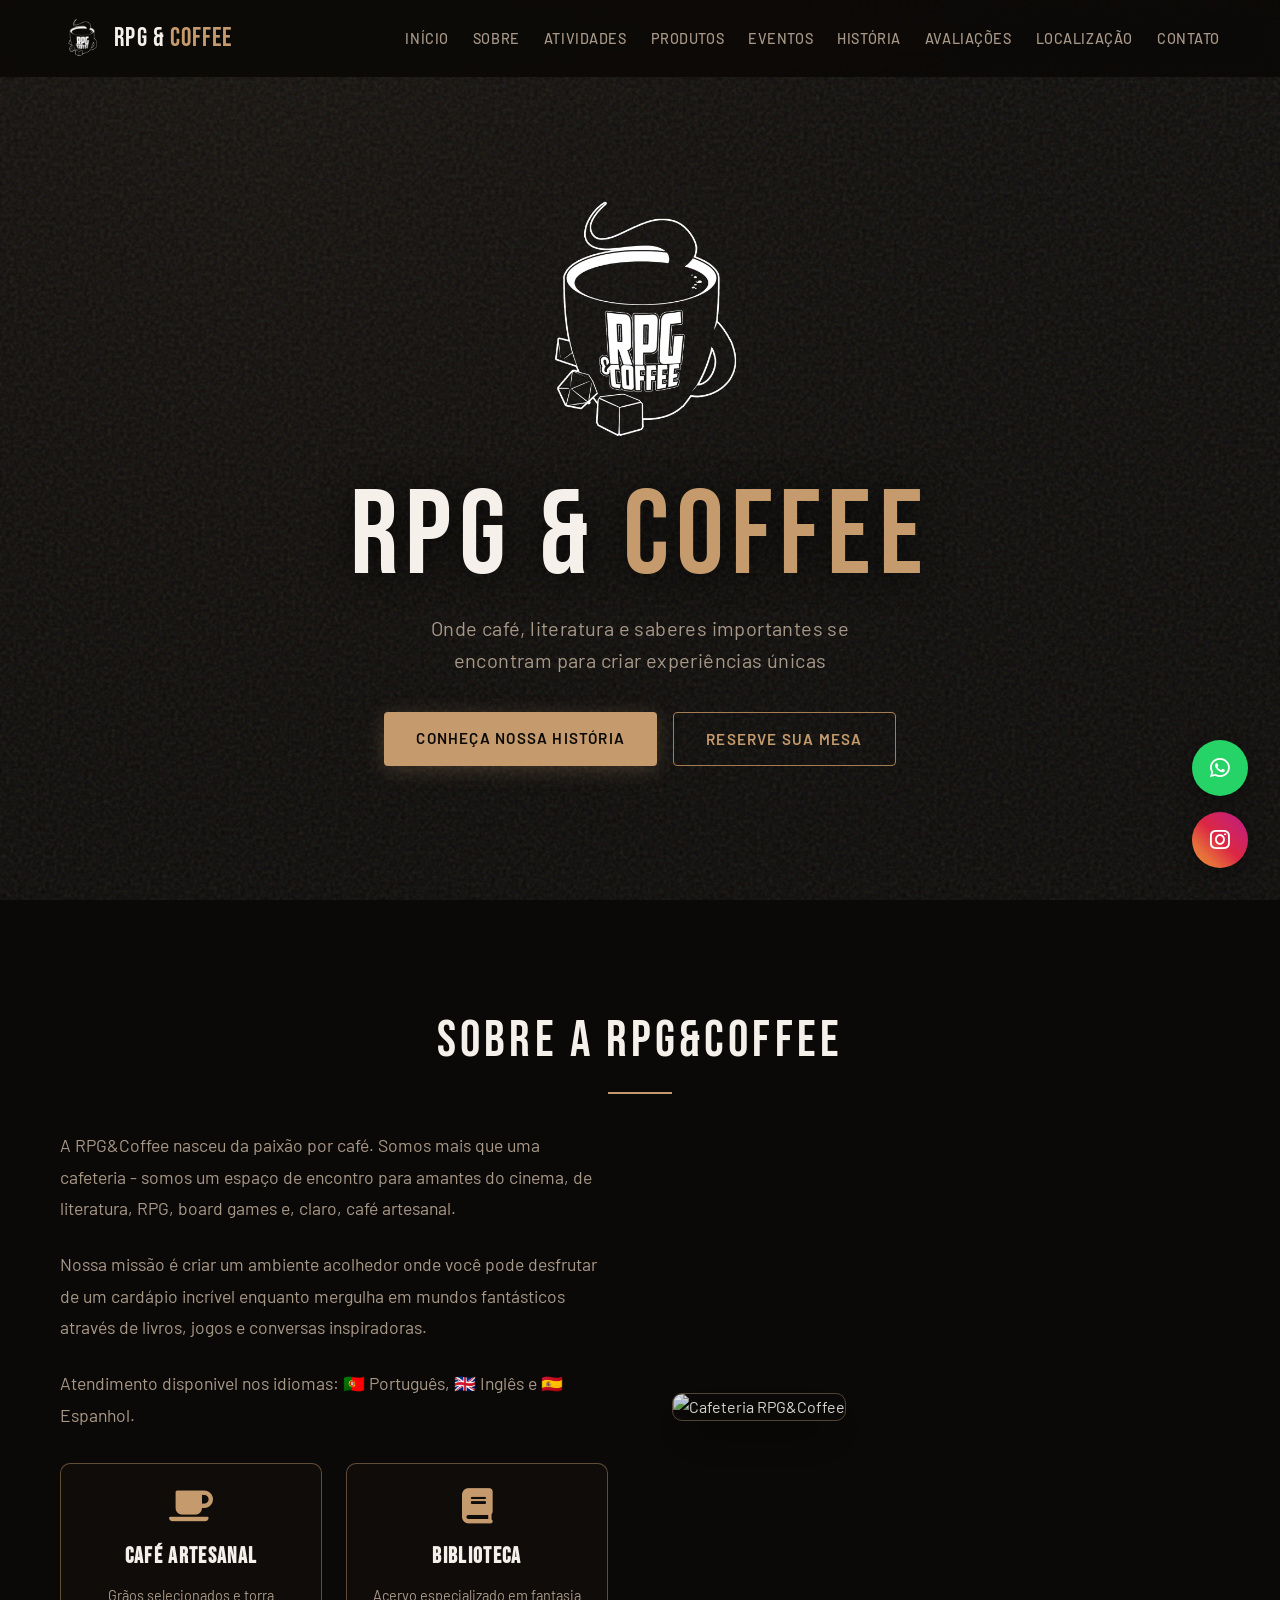
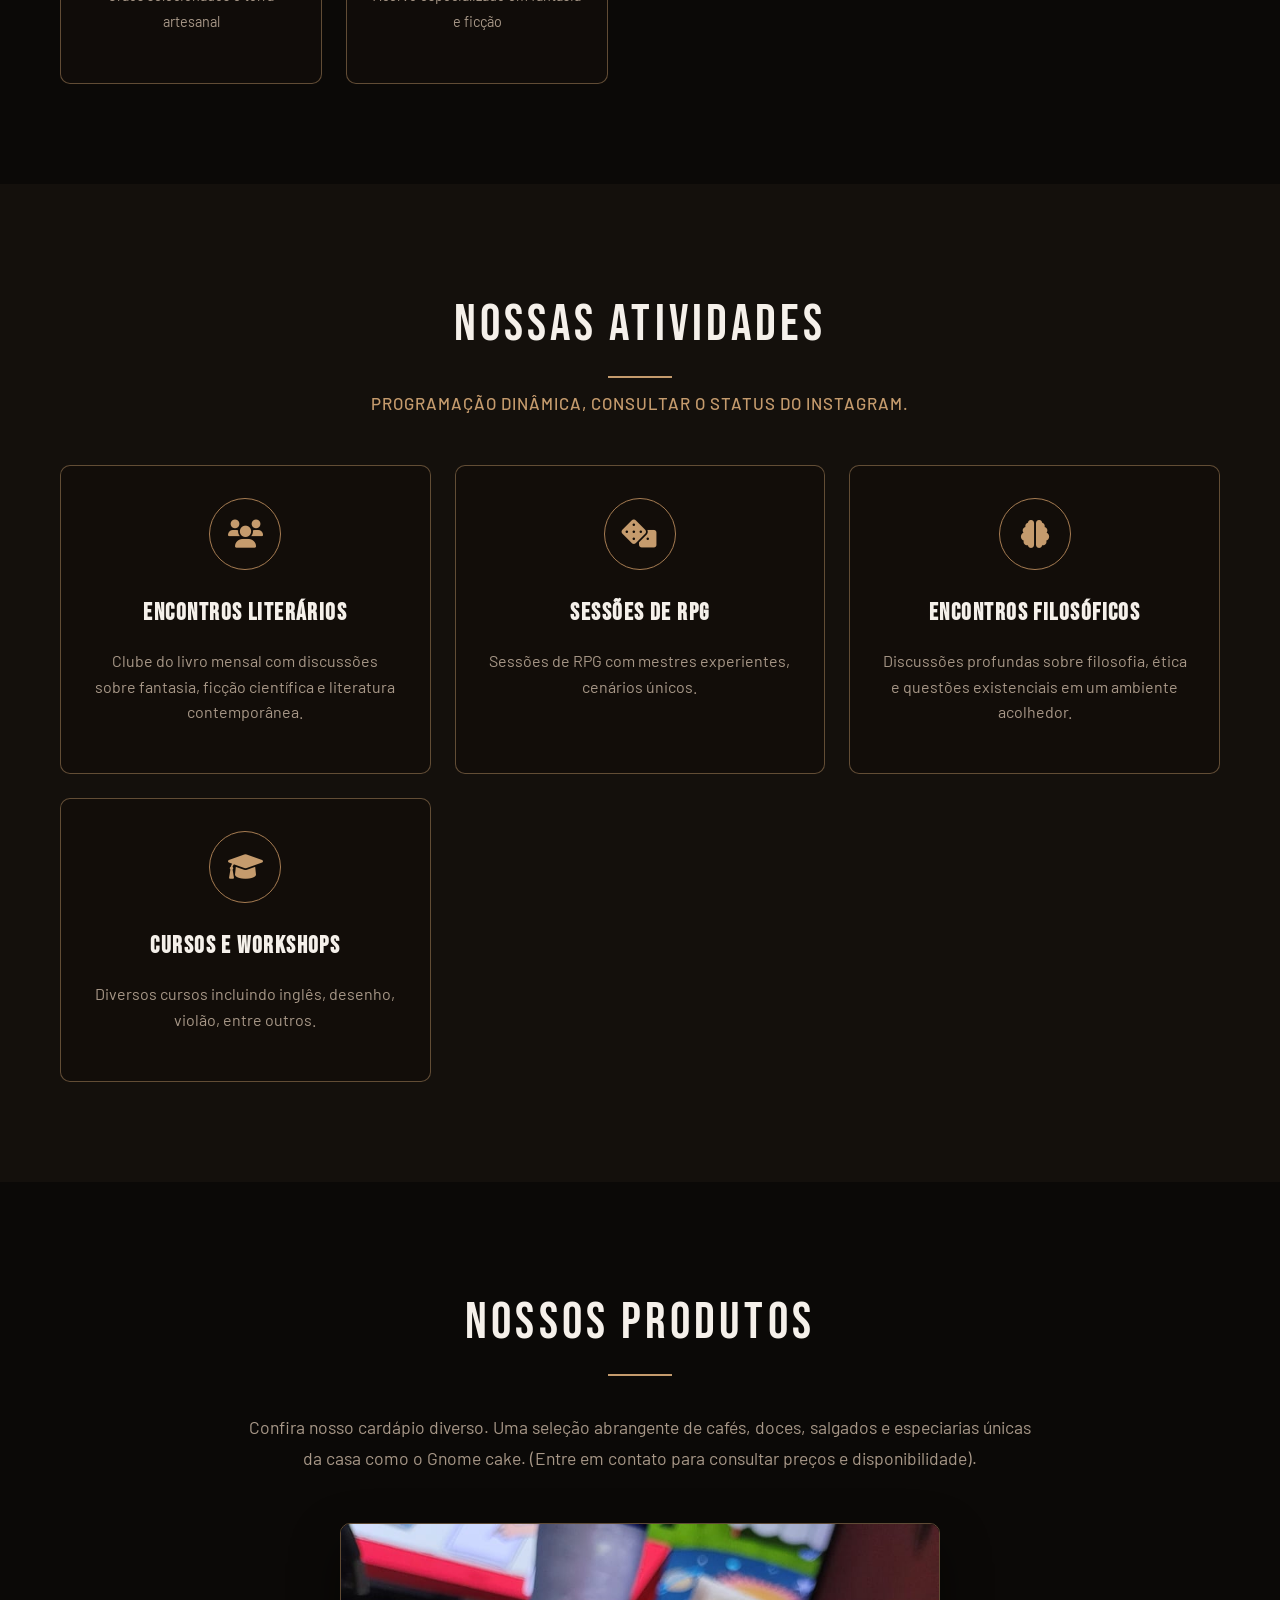
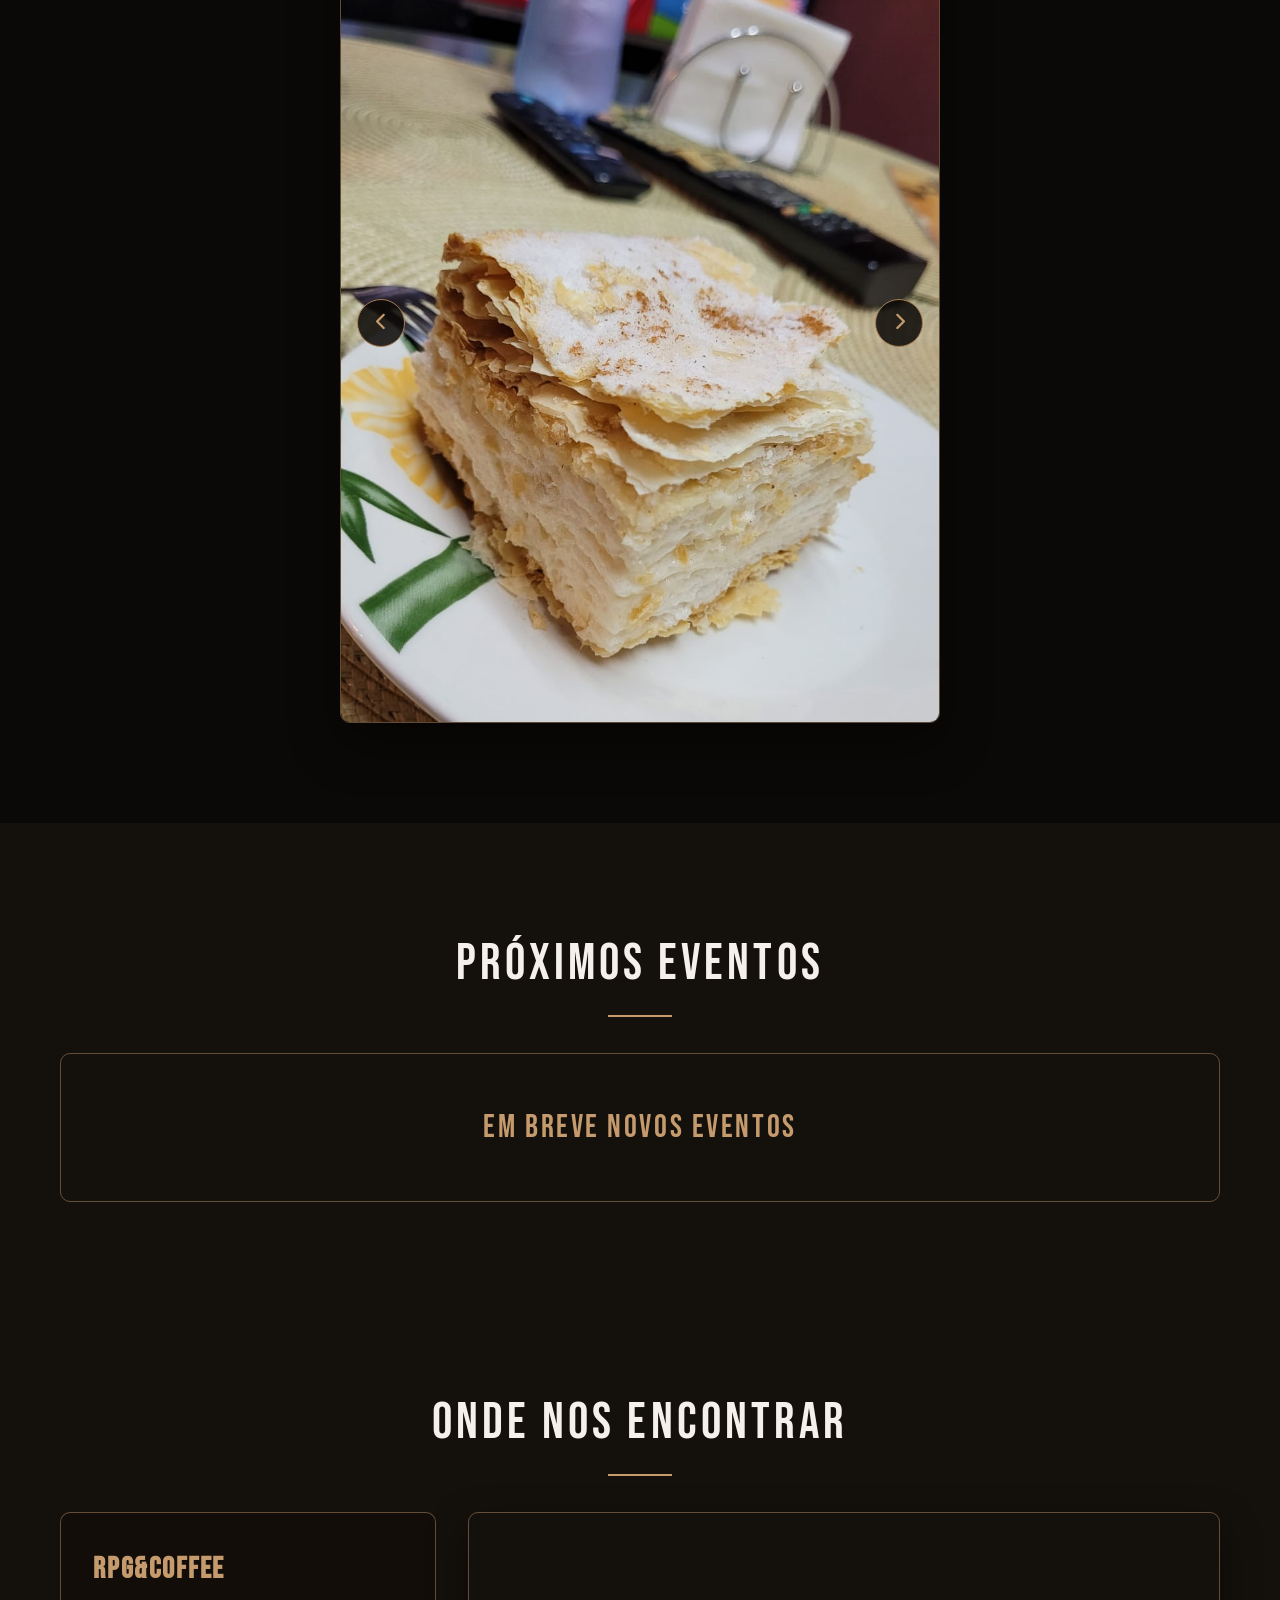
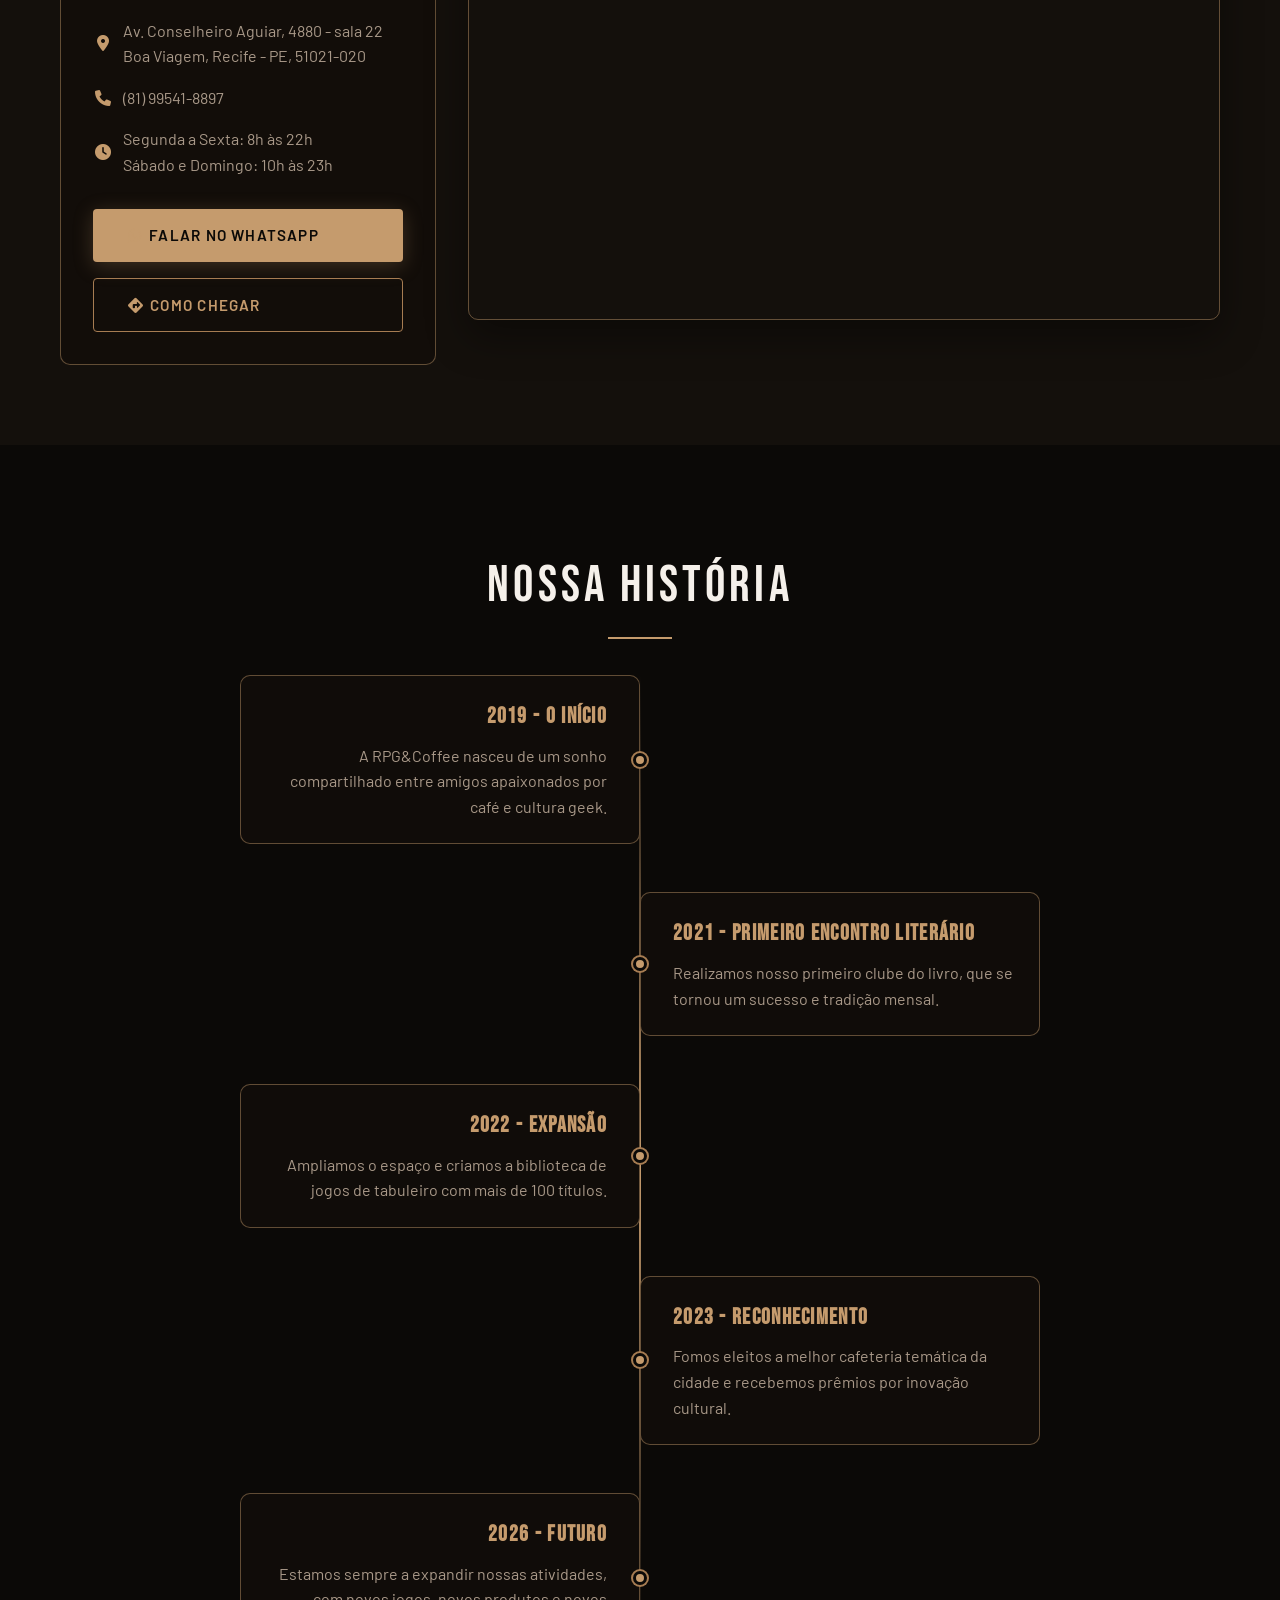
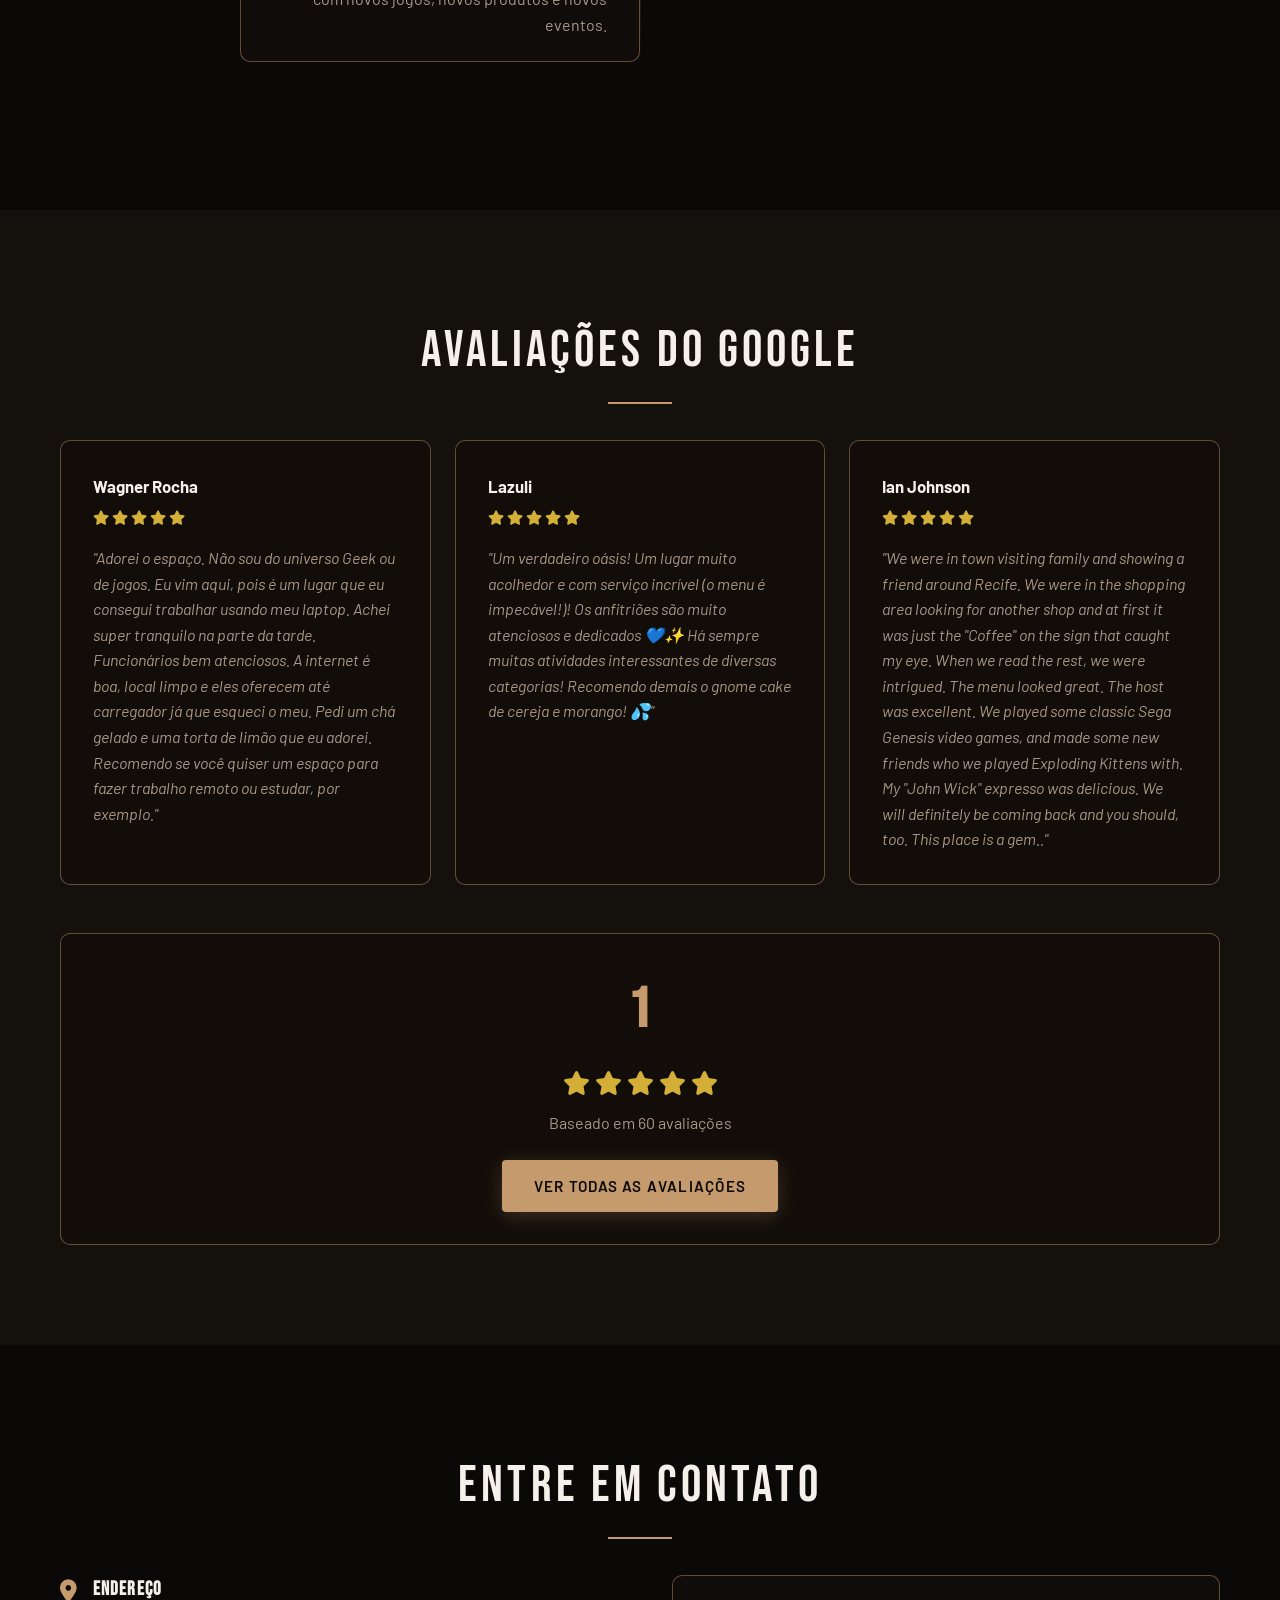
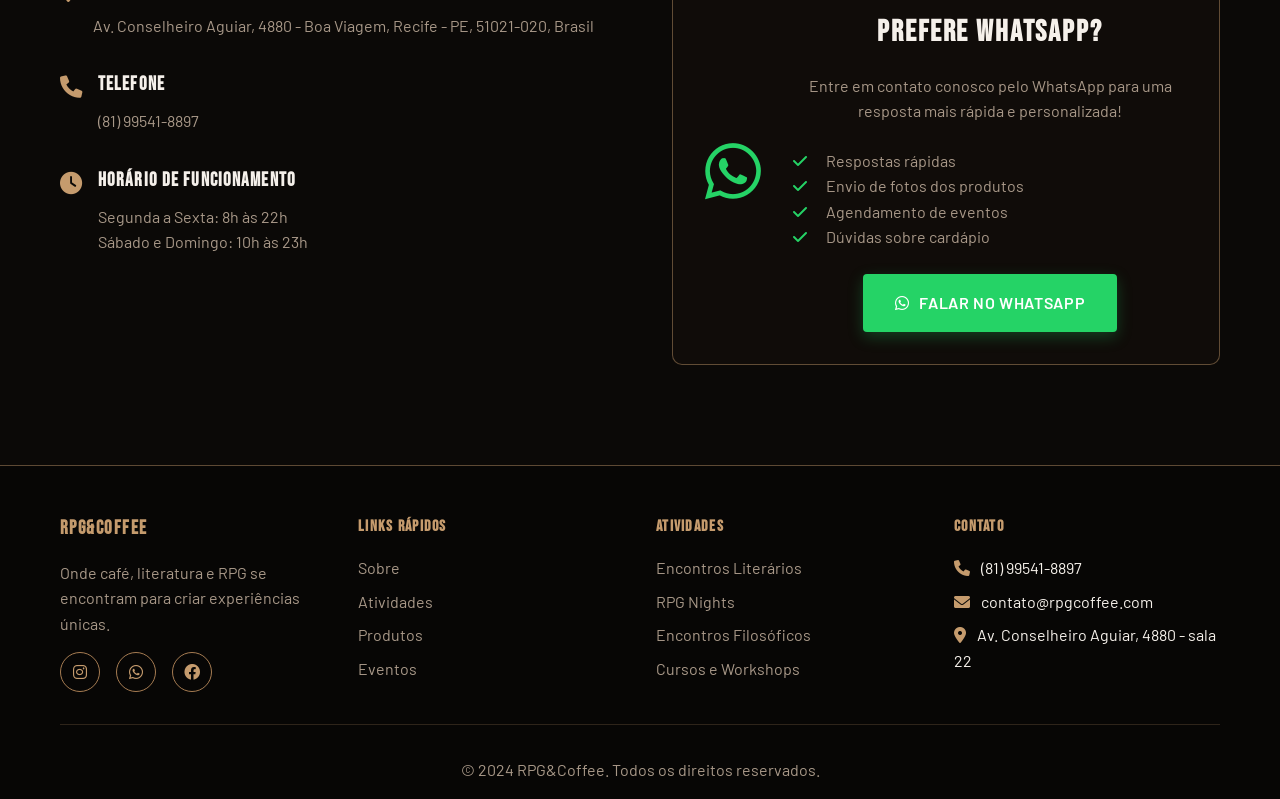
==== commit 9974afef: "Adicionar favicon com fundo escuro e logo no header. Inclui ícones para aba e atalho mobile, e exibe" ====
--- a/index.html
+++ b/index.html
@@ -4,6 +4,8 @@
     <meta charset="UTF-8">
     <meta name="viewport" content="width=device-width, initial-scale=1.0">
     <title>RPG&Coffee - Cafeteria & Encontros Literários</title>
+    <link rel="icon" type="image/png" sizes="32x32" href="assets/favicon.png">
+    <link rel="apple-touch-icon" sizes="180x180" href="assets/apple-touch-icon.png">
     <link rel="stylesheet" href="styles.css">
     <link href="https://fonts.googleapis.com/css2?family=Barlow:wght@400;500;600;700&family=Bebas+Neue&display=swap" rel="stylesheet">
     <link rel="stylesheet" href="https://cdnjs.cloudflare.com/ajax/libs/font-awesome/6.0.0/css/all.min.css">
@@ -13,9 +15,10 @@
     <header class="header">
         <nav class="navbar">
             <div class="nav-container">
-                <div class="nav-logo">
-                    <h2>RPG & <span class="brand-gold">Coffee</span></h2>
-                </div>
+                <a href="#home" class="nav-logo" aria-label="RPG & Coffee">
+                    <img src="assets/logo.png" alt="" class="nav-logo-img" aria-hidden="true">
+                    <span class="nav-logo-text">RPG & <span class="brand-gold">Coffee</span></span>
+                </a>
                 <ul class="nav-menu">
                     <li><a href="#home">Início</a></li>
                     <li><a href="#about">Sobre</a></li>
--- a/styles.css
+++ b/styles.css
@@ -74,13 +74,28 @@
     padding: 0 20px;
 }
 
-.nav-logo h2 {
+.nav-logo {
+    display: flex;
+    align-items: center;
+    gap: 0.65rem;
+    text-decoration: none;
+    flex-shrink: 0;
+}
+
+.nav-logo-img {
+    height: 44px;
+    width: auto;
+    display: block;
+}
+
+.nav-logo-text {
     font-family: var(--font-display);
     font-weight: 400;
-    font-size: 1.9rem;
+    font-size: 1.65rem;
     letter-spacing: 0.04em;
     color: var(--text);
     text-transform: uppercase;
+    line-height: 1;
 }
 
 .nav-logo .brand-gold {
@@ -1234,6 +1249,14 @@
         display: flex;
     }
 
+    .nav-logo-img {
+        height: 36px;
+    }
+
+    .nav-logo-text {
+        font-size: 1.35rem;
+    }
+
     .hamburger.active span:nth-child(2) {
         opacity: 0;
     }
@@ -1315,6 +1338,14 @@
 }
 
 @media (max-width: 480px) {
+    .nav-logo-text {
+        display: none;
+    }
+
+    .nav-logo-img {
+        height: 40px;
+    }
+
     .hero-brand {
         font-size: 3.2rem;
     }
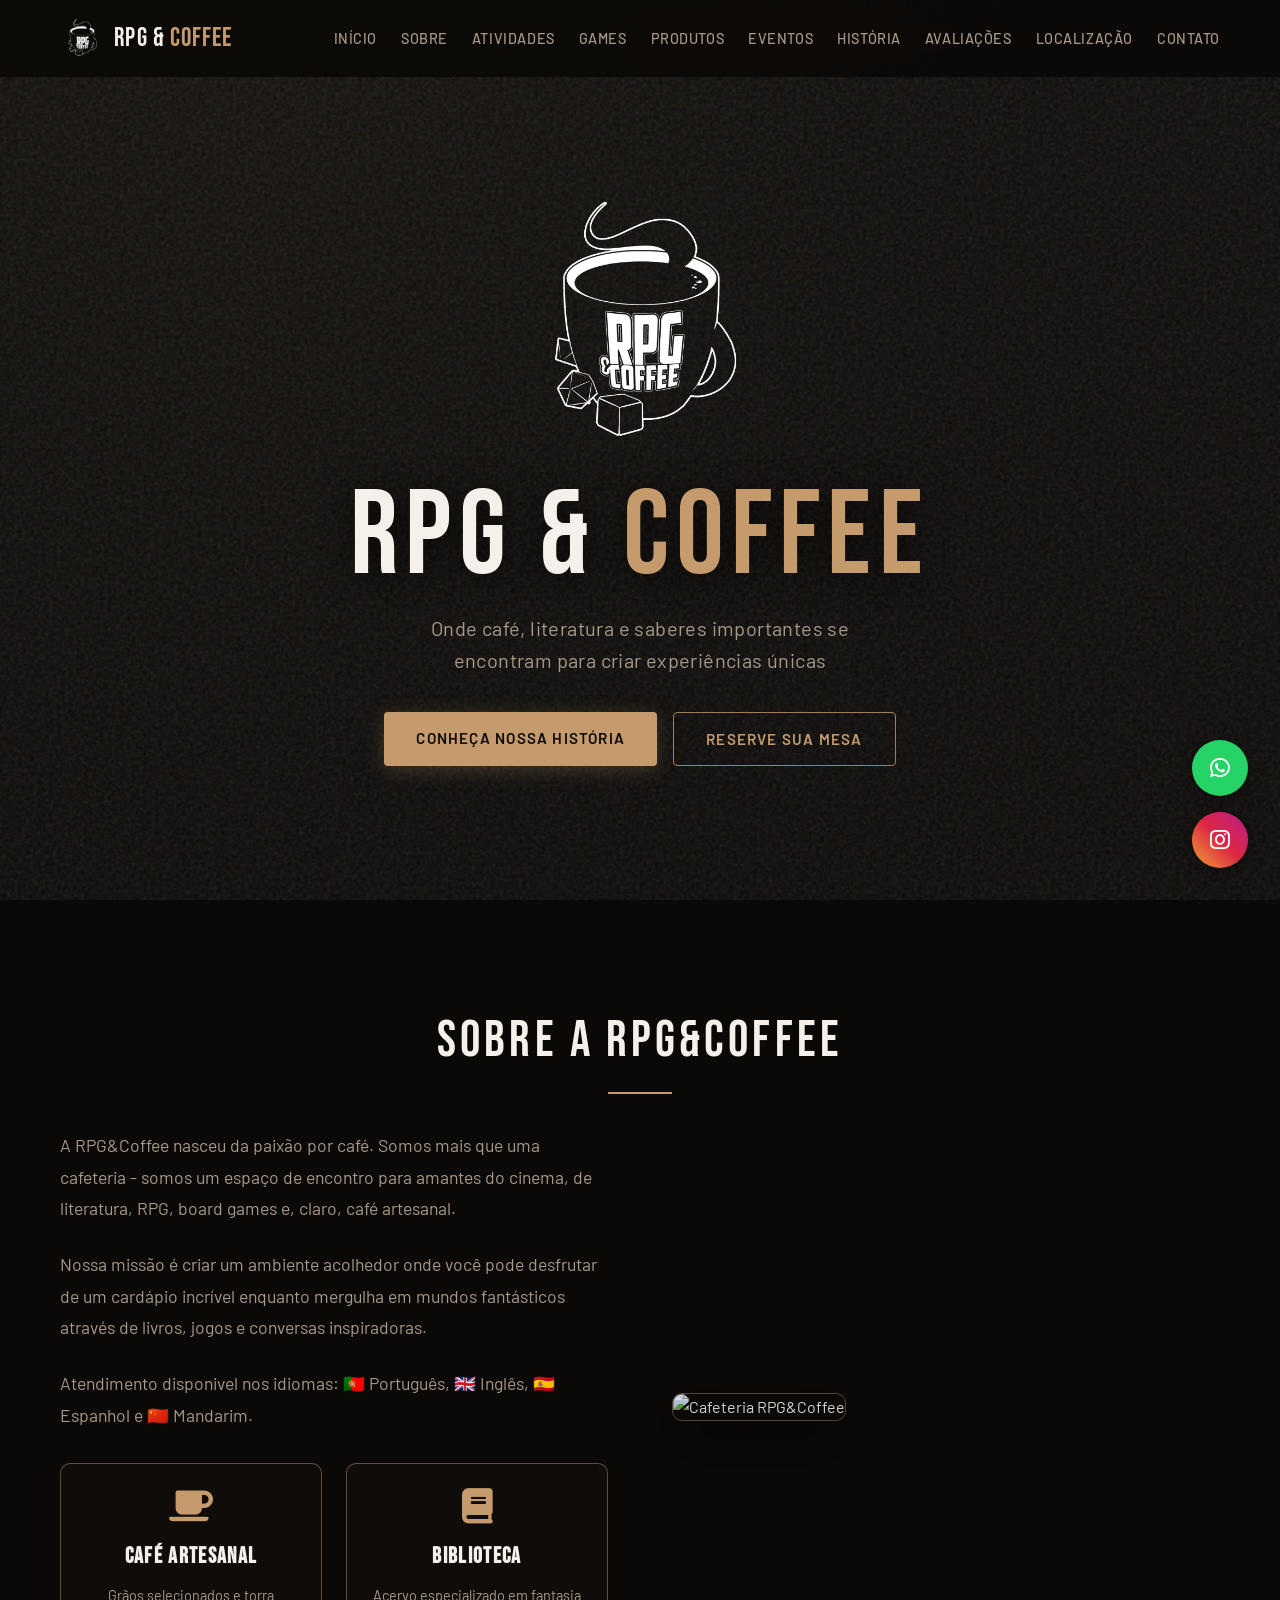
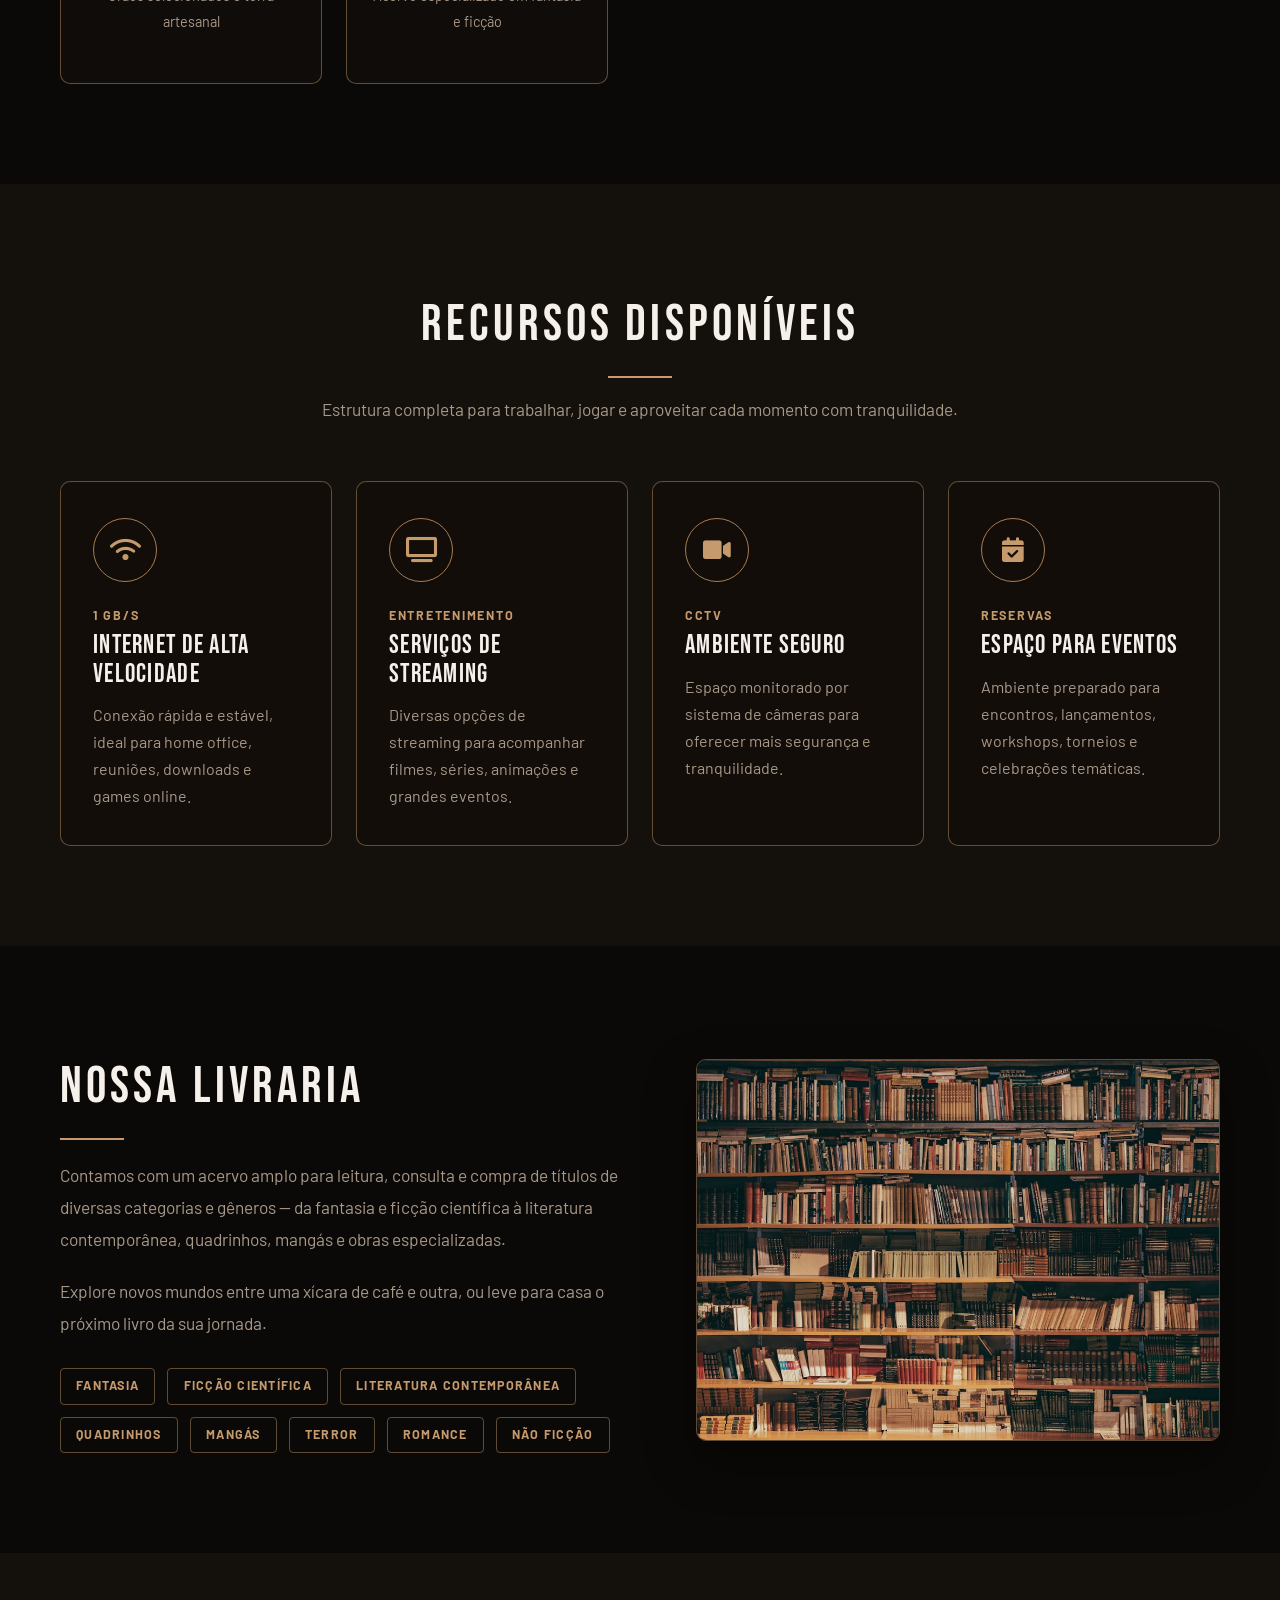
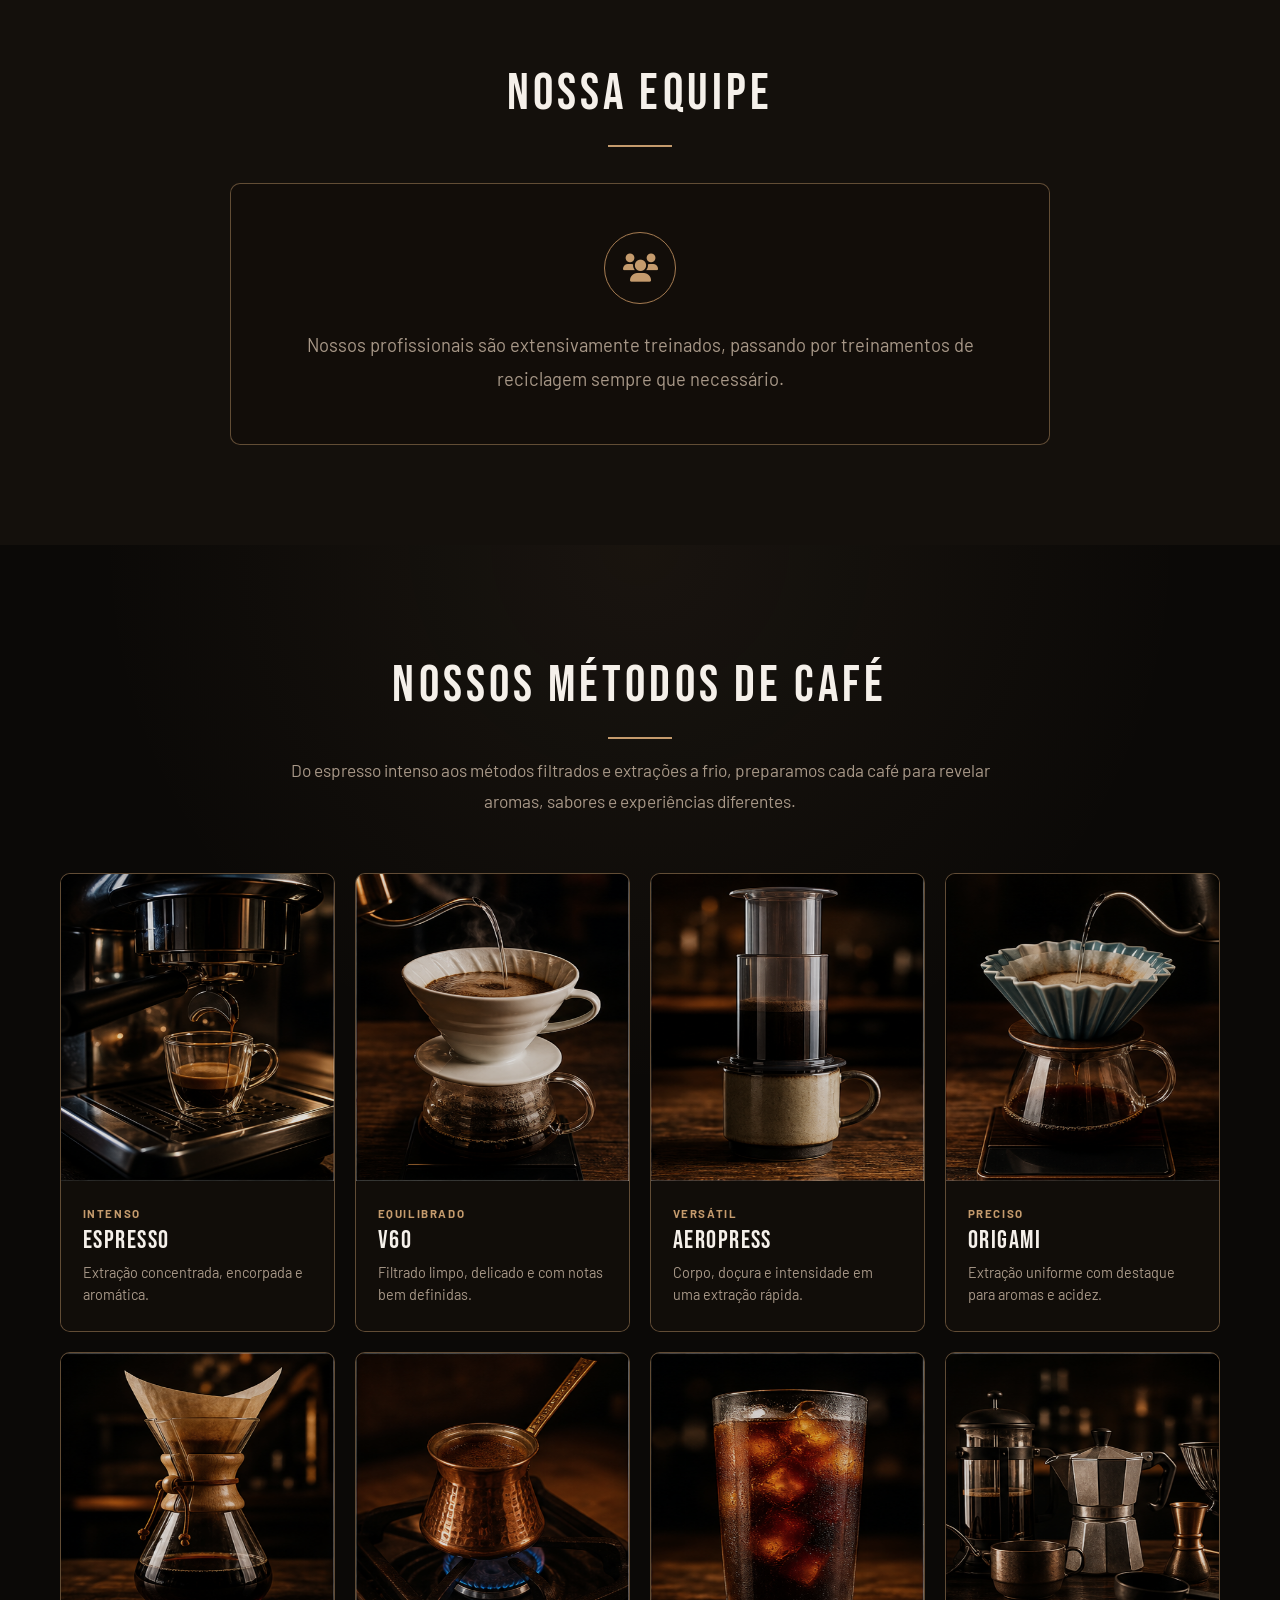
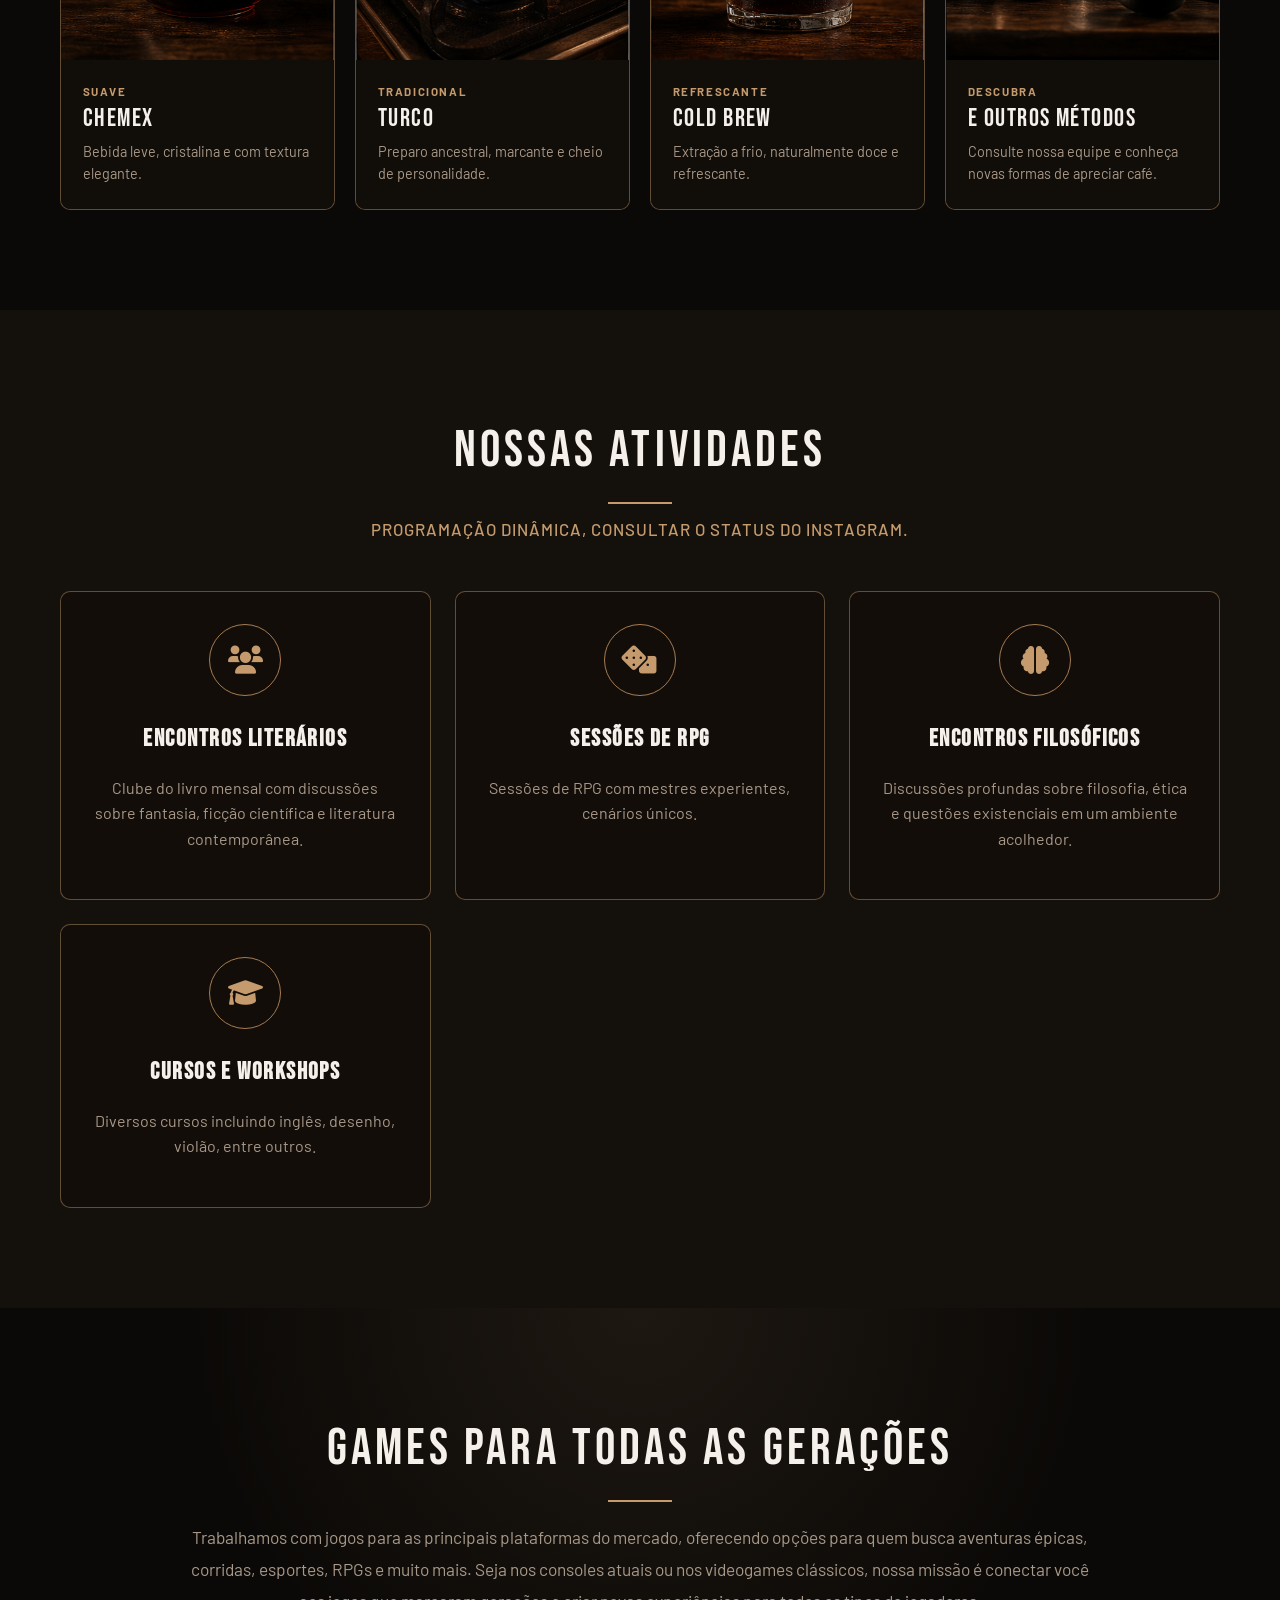
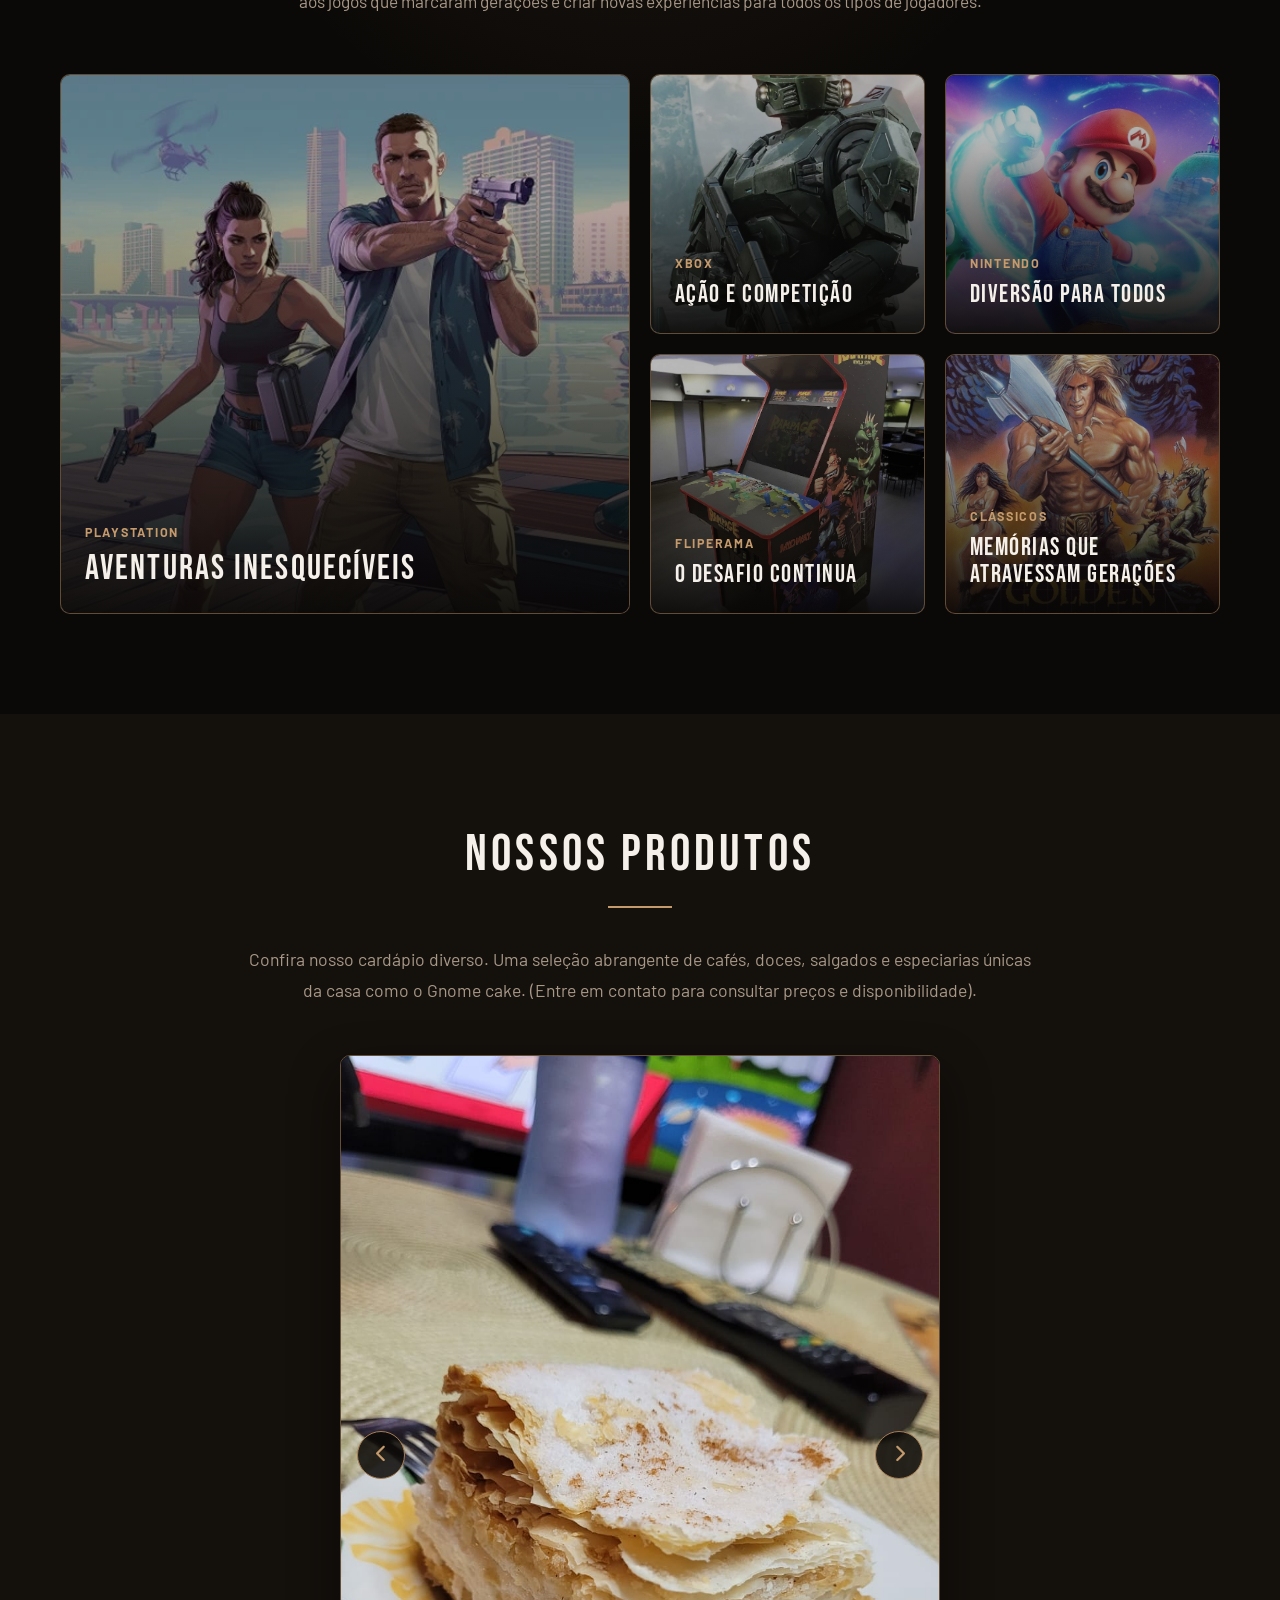
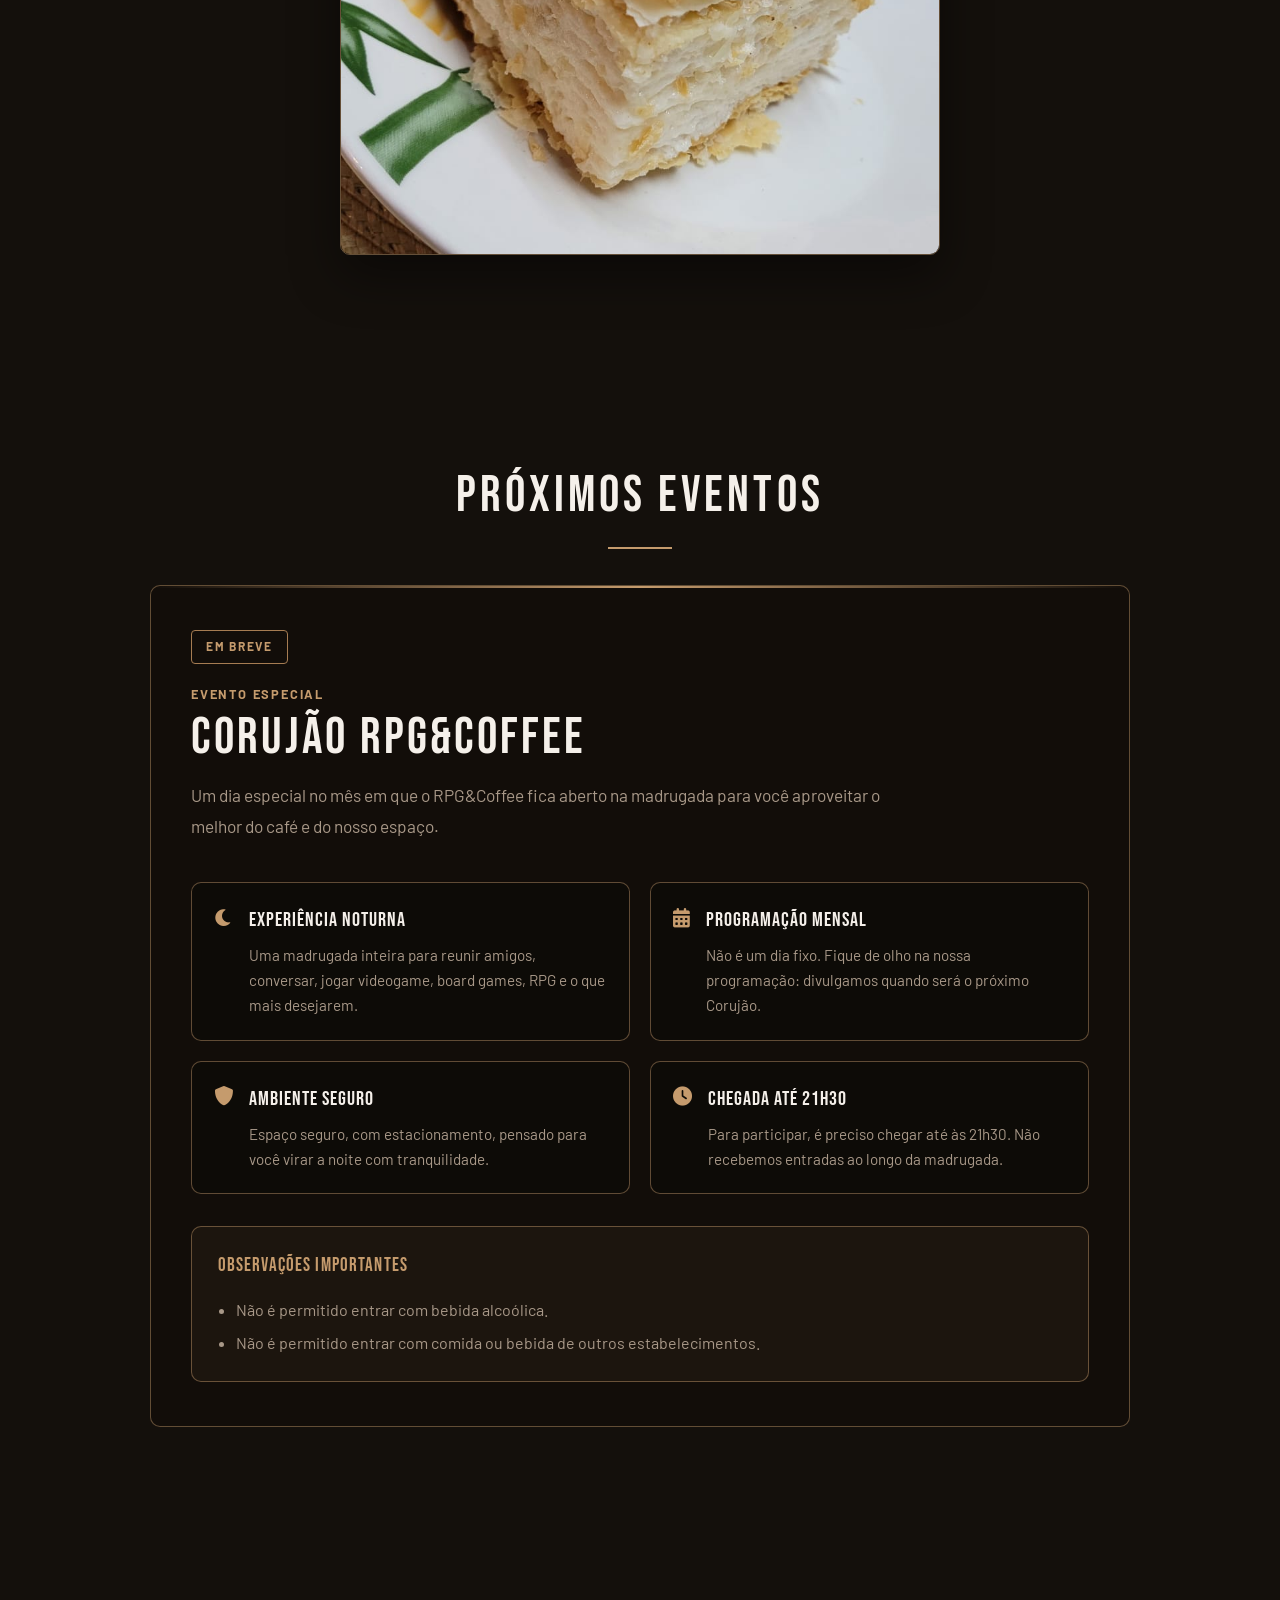
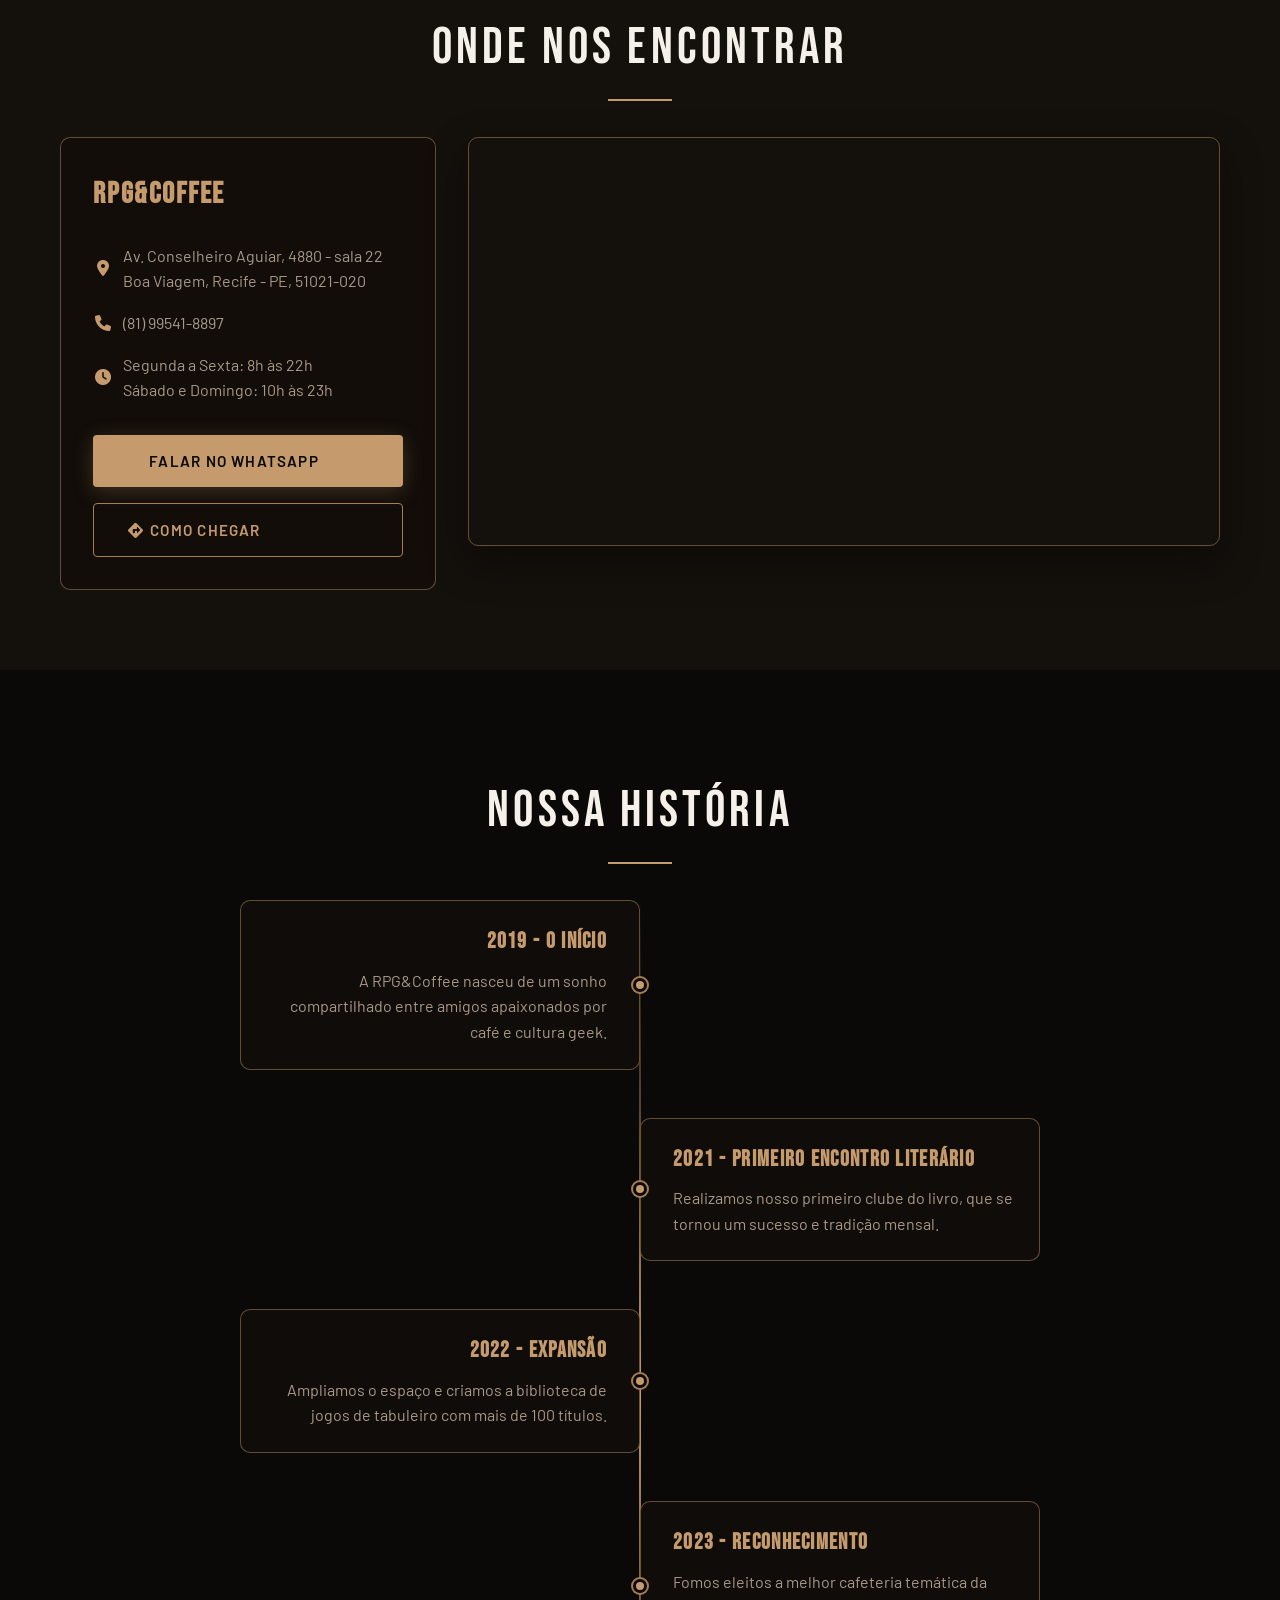
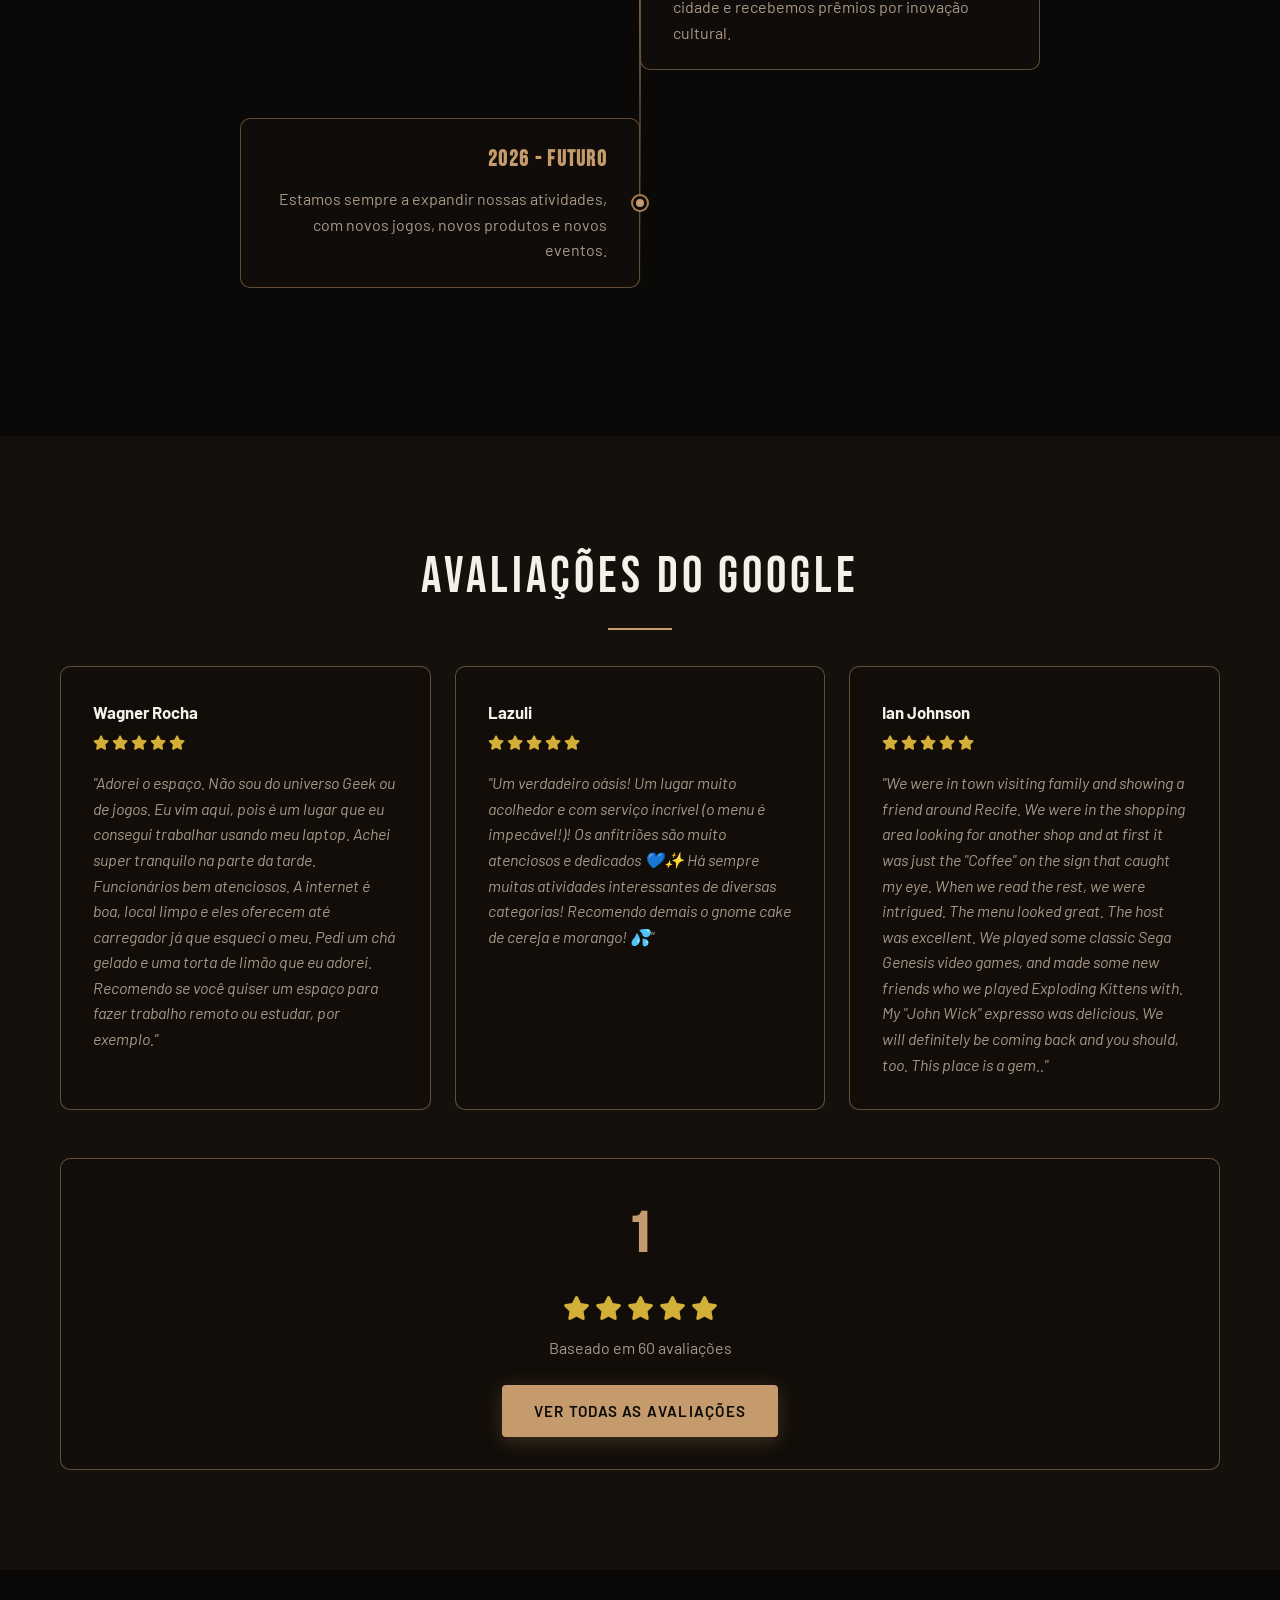
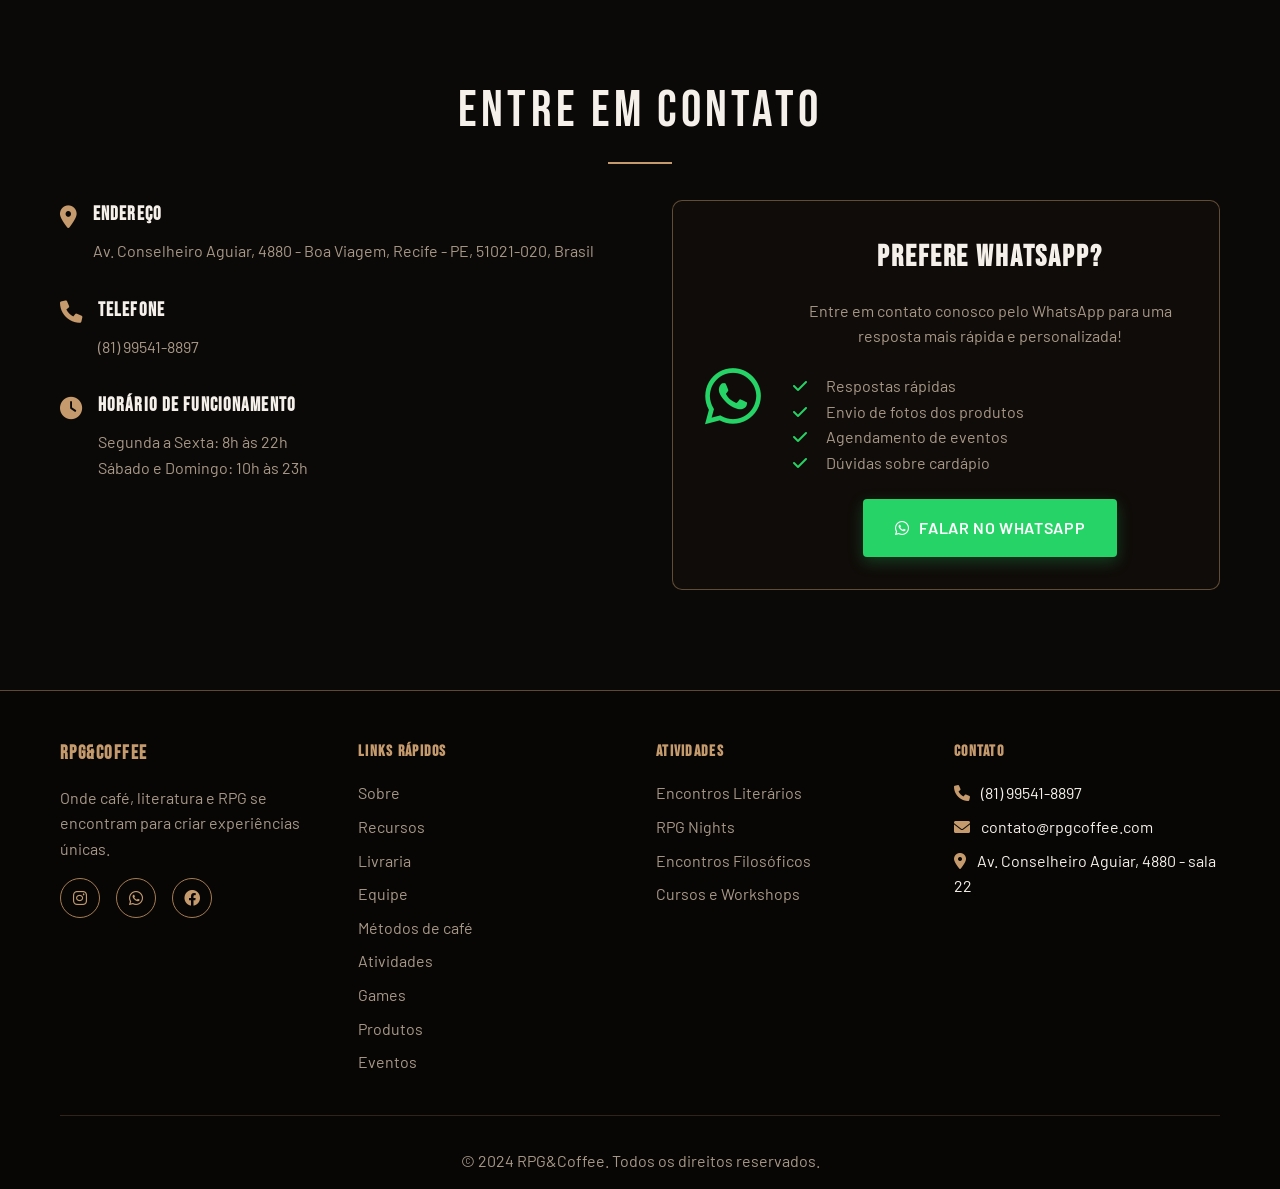
==== commit 390b9f22: "Ampliar o site com games, recursos, livraria, café e Corujão. Adiciona seções de plataformas, infrae" ====
--- a/index.html
+++ b/index.html
@@ -23,6 +23,7 @@
                     <li><a href="#home">Início</a></li>
                     <li><a href="#about">Sobre</a></li>
                     <li><a href="#activities">Atividades</a></li>
+                    <li><a href="#games">Games</a></li>
                     <li><a href="#products">Produtos</a></li>
                     <li><a href="#events">Eventos</a></li>
                     <li><a href="#timeline">História</a></li>
@@ -60,7 +61,7 @@
                 <div class="about-text">
                     <p>A RPG&Coffee nasceu da paixão por café. Somos mais que uma cafeteria - somos um espaço de encontro para amantes do cinema, de literatura, RPG, board games e, claro, café artesanal.</p>
                     <p>Nossa missão é criar um ambiente acolhedor onde você pode desfrutar de um cardápio incrível enquanto mergulha em mundos fantásticos através de livros, jogos e conversas inspiradoras.</p>
-                    <p>Atendimento disponivel nos idiomas: 🇵🇹 Português, 🇬🇧 Inglês e 🇪🇸 Espanhol.</p>
+                    <p>Atendimento disponivel nos idiomas: 🇵🇹 Português, 🇬🇧 Inglês, 🇪🇸 Espanhol e 🇨🇳 Mandarim.</p>
                     <div class="features">
                         <div class="feature">
                             <i class="fas fa-coffee"></i>
@@ -77,6 +78,173 @@
                 <div class="about-image">
                     <img src="https://images.unsplash.com/photo-1495474472287-4d71bcdd2085?ixlib=rb-4.0.3&auto=format&fit=crop&w=800&q=80" alt="Cafeteria RPG&Coffee">
                 </div>
+            </div>
+        </div>
+    </section>
+
+    <!-- Resources Section -->
+    <section id="resources" class="resources">
+        <div class="container">
+            <h2 class="section-title">Recursos disponíveis</h2>
+            <p class="resources-intro">Estrutura completa para trabalhar, jogar e aproveitar cada momento com tranquilidade.</p>
+
+            <div class="resources-grid">
+                <article class="resource-card">
+                    <div class="resource-icon">
+                        <i class="fas fa-wifi" aria-hidden="true"></i>
+                    </div>
+                    <span class="resource-highlight">1 Gb/s</span>
+                    <h3>Internet de alta velocidade</h3>
+                    <p>Conexão rápida e estável, ideal para home office, reuniões, downloads e games online.</p>
+                </article>
+
+                <article class="resource-card">
+                    <div class="resource-icon">
+                        <i class="fas fa-tv" aria-hidden="true"></i>
+                    </div>
+                    <span class="resource-highlight">Entretenimento</span>
+                    <h3>Serviços de streaming</h3>
+                    <p>Diversas opções de streaming para acompanhar filmes, séries, animações e grandes eventos.</p>
+                </article>
+
+                <article class="resource-card">
+                    <div class="resource-icon">
+                        <i class="fas fa-video" aria-hidden="true"></i>
+                    </div>
+                    <span class="resource-highlight">CCTV</span>
+                    <h3>Ambiente seguro</h3>
+                    <p>Espaço monitorado por sistema de câmeras para oferecer mais segurança e tranquilidade.</p>
+                </article>
+
+                <article class="resource-card">
+                    <div class="resource-icon">
+                        <i class="fas fa-calendar-check" aria-hidden="true"></i>
+                    </div>
+                    <span class="resource-highlight">Reservas</span>
+                    <h3>Espaço para eventos</h3>
+                    <p>Ambiente preparado para encontros, lançamentos, workshops, torneios e celebrações temáticas.</p>
+                </article>
+            </div>
+        </div>
+    </section>
+
+    <!-- Bookstore Section -->
+    <section id="bookstore" class="bookstore">
+        <div class="container">
+            <div class="bookstore-layout">
+                <div class="bookstore-content">
+                    <h2 class="section-title section-title-left">Nossa livraria</h2>
+                    <p>Contamos com um acervo amplo para leitura, consulta e compra de títulos de diversas categorias e gêneros — da fantasia e ficção científica à literatura contemporânea, quadrinhos, mangás e obras especializadas.</p>
+                    <p>Explore novos mundos entre uma xícara de café e outra, ou leve para casa o próximo livro da sua jornada.</p>
+                    <ul class="bookstore-tags">
+                        <li>Fantasia</li>
+                        <li>Ficção científica</li>
+                        <li>Literatura contemporânea</li>
+                        <li>Quadrinhos</li>
+                        <li>Mangás</li>
+                        <li>Terror</li>
+                        <li>Romance</li>
+                        <li>Não ficção</li>
+                    </ul>
+                </div>
+                <div class="bookstore-visual">
+                    <img src="assets/livraria.jpg" alt="Prateleiras com livros na livraria RPG &amp; Coffee" loading="lazy">
+                </div>
+            </div>
+        </div>
+    </section>
+
+    <!-- Team Section -->
+    <section id="team" class="team">
+        <div class="container">
+            <h2 class="section-title">Nossa equipe</h2>
+            <div class="team-panel">
+                <div class="team-icon">
+                    <i class="fas fa-users" aria-hidden="true"></i>
+                </div>
+                <p>Nossos profissionais são extensivamente treinados, passando por treinamentos de reciclagem sempre que necessário.</p>
+            </div>
+        </div>
+    </section>
+
+    <!-- Coffee Methods Section -->
+    <section id="coffee-methods" class="coffee-methods">
+        <div class="container">
+            <h2 class="section-title">Nossos métodos de café</h2>
+            <p class="coffee-methods-intro">Do espresso intenso aos métodos filtrados e extrações a frio, preparamos cada café para revelar aromas, sabores e experiências diferentes.</p>
+
+            <div class="coffee-methods-grid">
+                <article class="coffee-method-card">
+                    <div class="coffee-method-image method-espresso" role="img" aria-label="Café espresso sendo extraído em uma xícara"></div>
+                    <div class="coffee-method-content">
+                        <span>Intenso</span>
+                        <h3>Espresso</h3>
+                        <p>Extração concentrada, encorpada e aromática.</p>
+                    </div>
+                </article>
+
+                <article class="coffee-method-card">
+                    <div class="coffee-method-image method-v60" role="img" aria-label="Café sendo preparado no método V60"></div>
+                    <div class="coffee-method-content">
+                        <span>Equilibrado</span>
+                        <h3>V60</h3>
+                        <p>Filtrado limpo, delicado e com notas bem definidas.</p>
+                    </div>
+                </article>
+
+                <article class="coffee-method-card">
+                    <div class="coffee-method-image method-aeropress" role="img" aria-label="Café preparado em uma AeroPress"></div>
+                    <div class="coffee-method-content">
+                        <span>Versátil</span>
+                        <h3>AeroPress</h3>
+                        <p>Corpo, doçura e intensidade em uma extração rápida.</p>
+                    </div>
+                </article>
+
+                <article class="coffee-method-card">
+                    <div class="coffee-method-image method-origami" role="img" aria-label="Café sendo preparado em um dripper Origami"></div>
+                    <div class="coffee-method-content">
+                        <span>Preciso</span>
+                        <h3>Origami</h3>
+                        <p>Extração uniforme com destaque para aromas e acidez.</p>
+                    </div>
+                </article>
+
+                <article class="coffee-method-card">
+                    <div class="coffee-method-image method-chemex" role="img" aria-label="Café filtrado em uma cafeteira Chemex"></div>
+                    <div class="coffee-method-content">
+                        <span>Suave</span>
+                        <h3>Chemex</h3>
+                        <p>Bebida leve, cristalina e com textura elegante.</p>
+                    </div>
+                </article>
+
+                <article class="coffee-method-card">
+                    <div class="coffee-method-image method-turco" role="img" aria-label="Café turco preparado em cezve de cobre"></div>
+                    <div class="coffee-method-content">
+                        <span>Tradicional</span>
+                        <h3>Turco</h3>
+                        <p>Preparo ancestral, marcante e cheio de personalidade.</p>
+                    </div>
+                </article>
+
+                <article class="coffee-method-card">
+                    <div class="coffee-method-image method-cold-brew" role="img" aria-label="Copo de cold brew com gelo"></div>
+                    <div class="coffee-method-content">
+                        <span>Refrescante</span>
+                        <h3>Cold Brew</h3>
+                        <p>Extração a frio, naturalmente doce e refrescante.</p>
+                    </div>
+                </article>
+
+                <article class="coffee-method-card">
+                    <div class="coffee-method-image method-outros" role="img" aria-label="Diversos acessórios e métodos de preparo de café"></div>
+                    <div class="coffee-method-content">
+                        <span>Descubra</span>
+                        <h3>E outros métodos</h3>
+                        <p>Consulte nossa equipe e conheça novas formas de apreciar café.</p>
+                    </div>
+                </article>
             </div>
         </div>
     </section>
@@ -115,6 +283,56 @@
                     <h3>Cursos e Workshops</h3>
                     <p>Diversos cursos incluindo inglês, desenho, violão, entre outros.</p>
                 </div>
+            </div>
+        </div>
+    </section>
+
+    <!-- Games Section -->
+    <section id="games" class="games">
+        <div class="container">
+            <h2 class="section-title">Games para todas as gerações</h2>
+            <p class="games-description">Trabalhamos com jogos para as principais plataformas do mercado, oferecendo opções para quem busca aventuras épicas, corridas, esportes, RPGs e muito mais. Seja nos consoles atuais ou nos videogames clássicos, nossa missão é conectar você aos jogos que marcaram gerações e criar novas experiências para todos os tipos de jogadores.</p>
+
+            <div class="games-gallery">
+                <article class="game-card game-card-featured">
+                    <img src="assets/game-playstation-gta6.png" alt="GTA 6 para PlayStation" loading="lazy">
+                    <div class="game-card-overlay">
+                        <span class="game-platform">PlayStation</span>
+                        <h3>Aventuras inesquecíveis</h3>
+                    </div>
+                </article>
+
+                <article class="game-card">
+                    <img src="assets/game-xbox-halo.png" alt="Halo para Xbox" loading="lazy">
+                    <div class="game-card-overlay">
+                        <span class="game-platform">Xbox</span>
+                        <h3>Ação e competição</h3>
+                    </div>
+                </article>
+
+                <article class="game-card">
+                    <img src="assets/game-nintendo-mario.png" alt="Mario para Nintendo" loading="lazy">
+                    <div class="game-card-overlay">
+                        <span class="game-platform">Nintendo</span>
+                        <h3>Diversão para todos</h3>
+                    </div>
+                </article>
+
+                <article class="game-card">
+                    <img src="assets/game-fliperama-rampage.png" alt="Máquina de fliperama Rampage" loading="lazy">
+                    <div class="game-card-overlay">
+                        <span class="game-platform">Fliperama</span>
+                        <h3>O desafio continua</h3>
+                    </div>
+                </article>
+
+                <article class="game-card">
+                    <img src="assets/game-classicos-golden-axe.png" alt="Golden Axe para Sega Genesis" loading="lazy">
+                    <div class="game-card-overlay">
+                        <span class="game-platform">Clássicos</span>
+                        <h3>Memórias que atravessam gerações</h3>
+                    </div>
+                </article>
             </div>
         </div>
     </section>
@@ -241,50 +459,54 @@
     <section id="events" class="events">
         <div class="container">
             <h2 class="section-title">Próximos Eventos</h2>
-            <p class="events-soon">Em breve novos eventos</p>
-            <!-- Eventos comentados
-            <div class="events-grid">
-                <div class="event-card">
-                    <div class="event-date">
-                        <span class="day">28</span>
-                        <span class="month">Set</span>
-                    </div>
-                    <div class="event-content">
-                        <h3>Campeonato de The King of Fighters 2002</h3>
-                        <p>Venha mostrar suas habilidades e competir com os melhores jogadores da cidade.</p>
-                        <div class="event-stats">
-                            <span><i class="fas fa-users"></i>Inscrições abertas</span>
-                        </div>
-                    </div>
-                </div>
-                <div class="event-card">
-                    <div class="event-date">
-                        <span class="day">26</span>
-                        <span class="month">Out</span>
-                    </div>
-                    <div class="event-content">
-                        <h3>Campeonato Street Fighter 4 Ultra</h3>
-                        <p>Venha mostrar suas habilidades e competir com os melhores jogadores da cidade.</p>
-                        <div class="event-stats">
-                            <span><i class="fas fa-users"></i>Inscrições abertas</span>
-                        </div>
-                    </div>
-                </div>
-                <div class="event-card">
-                    <div class="event-date">
-                        <span class="day">23</span>
-                        <span class="month">Nov</span>
-                    </div>
-                    <div class="event-content">
-                        <h3>Super Mario Party</h3>
-                        <p>Evento de Super Mario Party para todas as idades.</p>
-                        <div class="event-stats">
-                            <span><i class="fas fa-users"></i>Inscrições abertas</span>
-                        </div>
-                    </div>
-                </div>
-            </div>
-            -->
+
+            <article class="corujao-event">
+                <div class="corujao-badge">Em breve</div>
+                <div class="corujao-header">
+                    <span class="corujao-eyebrow">Evento especial</span>
+                    <h3>Corujão RPG&amp;COFFEE</h3>
+                    <p class="corujao-lead">Um dia especial no mês em que o RPG&amp;Coffee fica aberto na madrugada para você aproveitar o melhor do café e do nosso espaço.</p>
+                </div>
+
+                <div class="corujao-grid">
+                    <div class="corujao-item">
+                        <i class="fas fa-moon" aria-hidden="true"></i>
+                        <div>
+                            <h4>Experiência noturna</h4>
+                            <p>Uma madrugada inteira para reunir amigos, conversar, jogar videogame, board games, RPG e o que mais desejarem.</p>
+                        </div>
+                    </div>
+                    <div class="corujao-item">
+                        <i class="fas fa-calendar-alt" aria-hidden="true"></i>
+                        <div>
+                            <h4>Programação mensal</h4>
+                            <p>Não é um dia fixo. Fique de olho na nossa programação: divulgamos quando será o próximo Corujão.</p>
+                        </div>
+                    </div>
+                    <div class="corujao-item">
+                        <i class="fas fa-shield-alt" aria-hidden="true"></i>
+                        <div>
+                            <h4>Ambiente seguro</h4>
+                            <p>Espaço seguro, com estacionamento, pensado para você virar a noite com tranquilidade.</p>
+                        </div>
+                    </div>
+                    <div class="corujao-item">
+                        <i class="fas fa-clock" aria-hidden="true"></i>
+                        <div>
+                            <h4>Chegada até 21h30</h4>
+                            <p>Para participar, é preciso chegar até às 21h30. Não recebemos entradas ao longo da madrugada.</p>
+                        </div>
+                    </div>
+                </div>
+
+                <div class="corujao-rules">
+                    <h4>Observações importantes</h4>
+                    <ul>
+                        <li>Não é permitido entrar com bebida alcoólica.</li>
+                        <li>Não é permitido entrar com comida ou bebida de outros estabelecimentos.</li>
+                    </ul>
+                </div>
+            </article>
         </div>
     </section>
 
@@ -517,7 +739,12 @@
                     <h4>Links Rápidos</h4>
                     <ul>
                         <li><a href="#about">Sobre</a></li>
+                        <li><a href="#resources">Recursos</a></li>
+                        <li><a href="#bookstore">Livraria</a></li>
+                        <li><a href="#team">Equipe</a></li>
+                        <li><a href="#coffee-methods">Métodos de café</a></li>
                         <li><a href="#activities">Atividades</a></li>
+                        <li><a href="#games">Games</a></li>
                         <li><a href="#products">Produtos</a></li>
                         <li><a href="#events">Eventos</a></li>
                     </ul>
--- a/styles.css
+++ b/styles.css
@@ -366,6 +366,292 @@
     filter: saturate(0.85) brightness(0.88);
 }
 
+/* Resources */
+.resources {
+    padding: var(--section-pad);
+    background: var(--bg-elevated);
+}
+
+.resources .section-title,
+.coffee-methods .section-title {
+    margin-bottom: 1.75rem;
+}
+
+.resources-intro,
+.coffee-methods-intro {
+    max-width: 760px;
+    margin: 0 auto 3.5rem;
+    color: var(--text-muted);
+    font-size: 1.08rem;
+    line-height: 1.8;
+    text-align: center;
+}
+
+.resources-grid {
+    display: grid;
+    grid-template-columns: repeat(4, minmax(0, 1fr));
+    gap: 1.5rem;
+}
+
+.resource-card {
+    position: relative;
+    padding: 2.25rem 2rem;
+    overflow: hidden;
+    background: var(--bg-card);
+    border: 1px solid var(--border);
+    border-radius: var(--radius);
+    transition: transform 0.3s ease, border-color 0.3s ease, box-shadow 0.3s ease;
+}
+
+.resource-card::before {
+    content: '';
+    position: absolute;
+    top: 0;
+    right: 0;
+    left: 0;
+    height: 2px;
+    background: linear-gradient(90deg, transparent, var(--gold), transparent);
+    opacity: 0;
+    transition: opacity 0.3s ease;
+}
+
+.resource-card:hover {
+    transform: translateY(-5px);
+    border-color: var(--gold);
+    box-shadow: 0 18px 42px rgba(0, 0, 0, 0.35);
+}
+
+.resource-card:hover::before {
+    opacity: 1;
+}
+
+.resource-icon {
+    width: 64px;
+    height: 64px;
+    margin-bottom: 1.5rem;
+    display: flex;
+    align-items: center;
+    justify-content: center;
+    color: var(--gold);
+    border: 1px solid var(--gold-muted);
+    border-radius: 50%;
+    font-size: 1.55rem;
+}
+
+.resource-highlight {
+    display: block;
+    margin-bottom: 0.4rem;
+    color: var(--gold);
+    font-size: 0.78rem;
+    font-weight: 700;
+    letter-spacing: 0.14em;
+    text-transform: uppercase;
+}
+
+.resource-card h3 {
+    margin-bottom: 0.75rem;
+    color: var(--text);
+    font-family: var(--font-display);
+    font-size: 1.6rem;
+    font-weight: 400;
+    letter-spacing: 0.05em;
+    line-height: 1.1;
+    text-transform: uppercase;
+}
+
+.resource-card p {
+    color: var(--text-muted);
+    line-height: 1.7;
+}
+
+/* Bookstore */
+.bookstore {
+    padding: var(--section-pad);
+    background: var(--bg);
+}
+
+.section-title-left {
+    text-align: left;
+}
+
+.section-title-left::after {
+    left: 0;
+    transform: none;
+}
+
+.bookstore-layout {
+    display: grid;
+    grid-template-columns: 1.05fr 0.95fr;
+    gap: 3.5rem;
+    align-items: center;
+}
+
+.bookstore-content .section-title {
+    margin-bottom: 2rem;
+}
+
+.bookstore-content p {
+    color: var(--text-muted);
+    font-size: 1.08rem;
+    line-height: 1.85;
+    margin-bottom: 1.25rem;
+}
+
+.bookstore-tags {
+    display: flex;
+    flex-wrap: wrap;
+    gap: 0.75rem;
+    list-style: none;
+    margin-top: 1.75rem;
+}
+
+.bookstore-tags li {
+    padding: 0.45rem 0.95rem;
+    border: 1px solid var(--border);
+    border-radius: 4px;
+    color: var(--gold);
+    font-size: 0.78rem;
+    font-weight: 700;
+    letter-spacing: 0.1em;
+    text-transform: uppercase;
+}
+
+.bookstore-visual {
+    overflow: hidden;
+    border: 1px solid var(--border);
+    border-radius: var(--radius);
+    box-shadow: 0 20px 50px rgba(0, 0, 0, 0.4);
+}
+
+.bookstore-visual img {
+    display: block;
+    width: 100%;
+    height: 100%;
+    min-height: 380px;
+    object-fit: cover;
+    filter: saturate(0.8) brightness(0.88);
+}
+
+/* Team */
+.team {
+    padding: var(--section-pad);
+    background: var(--bg-elevated);
+}
+
+.team-panel {
+    max-width: 820px;
+    margin: 0 auto;
+    padding: 3rem 2.5rem;
+    text-align: center;
+    background: var(--bg-card);
+    border: 1px solid var(--border);
+    border-radius: var(--radius);
+}
+
+.team-icon {
+    width: 72px;
+    height: 72px;
+    margin: 0 auto 1.5rem;
+    display: flex;
+    align-items: center;
+    justify-content: center;
+    color: var(--gold);
+    border: 1px solid var(--gold-muted);
+    border-radius: 50%;
+    font-size: 1.75rem;
+}
+
+.team-panel p {
+    color: var(--text-muted);
+    font-size: 1.15rem;
+    line-height: 1.85;
+}
+
+/* Coffee methods */
+.coffee-methods {
+    padding: var(--section-pad);
+    background:
+        radial-gradient(circle at 50% 0%, rgba(197, 155, 109, 0.08), transparent 36%),
+        var(--bg);
+}
+
+.coffee-methods-grid {
+    display: grid;
+    grid-template-columns: repeat(4, minmax(0, 1fr));
+    gap: 1.25rem;
+}
+
+.coffee-method-card {
+    overflow: hidden;
+    background: var(--bg-card);
+    border: 1px solid var(--border);
+    border-radius: var(--radius);
+    transition: transform 0.35s ease, border-color 0.35s ease, box-shadow 0.35s ease;
+}
+
+.coffee-method-card:hover {
+    transform: translateY(-5px);
+    border-color: var(--gold);
+    box-shadow: 0 18px 42px rgba(0, 0, 0, 0.4);
+}
+
+.coffee-method-image {
+    width: 100%;
+    aspect-ratio: 8 / 9;
+    background-image: url('assets/metodos-cafe-grid.png');
+    background-repeat: no-repeat;
+    background-size: 400% 200%;
+    filter: saturate(0.85) brightness(0.88);
+    transition: filter 0.35s ease, transform 0.45s ease;
+}
+
+.coffee-method-card:hover .coffee-method-image {
+    filter: saturate(1) brightness(1);
+    transform: scale(1.025);
+}
+
+.method-espresso { background-position: 0% 0%; }
+.method-v60 { background-position: 33.333% 0%; }
+.method-aeropress { background-position: 66.666% 0%; }
+.method-origami { background-position: 100% 0%; }
+.method-chemex { background-position: 0% 100%; }
+.method-turco { background-position: 33.333% 100%; }
+.method-cold-brew { background-position: 66.666% 100%; }
+.method-outros { background-position: 100% 100%; }
+
+.coffee-method-content {
+    position: relative;
+    padding: 1.4rem 1.35rem 1.5rem;
+    background: var(--bg-card);
+}
+
+.coffee-method-content span {
+    display: block;
+    margin-bottom: 0.3rem;
+    color: var(--gold);
+    font-size: 0.72rem;
+    font-weight: 700;
+    letter-spacing: 0.14em;
+    text-transform: uppercase;
+}
+
+.coffee-method-content h3 {
+    margin-bottom: 0.5rem;
+    color: var(--text);
+    font-family: var(--font-display);
+    font-size: 1.55rem;
+    font-weight: 400;
+    letter-spacing: 0.06em;
+    line-height: 1.1;
+    text-transform: uppercase;
+}
+
+.coffee-method-content p {
+    color: var(--text-muted);
+    font-size: 0.9rem;
+    line-height: 1.55;
+}
+
 /* Activities */
 .activities {
     padding: var(--section-pad);
@@ -452,10 +738,114 @@
     text-transform: uppercase;
 }
 
+/* Games */
+.games {
+    padding: var(--section-pad);
+    background:
+        radial-gradient(circle at 50% 0%, rgba(197, 155, 109, 0.1), transparent 38%),
+        var(--bg);
+}
+
+.games .section-title {
+    margin-bottom: 2rem;
+}
+
+.games-description {
+    max-width: 900px;
+    margin: 0 auto 3.5rem;
+    color: var(--text-muted);
+    font-size: 1.08rem;
+    line-height: 1.85;
+    text-align: center;
+}
+
+.games-gallery {
+    display: grid;
+    grid-template-columns: repeat(4, minmax(0, 1fr));
+    grid-auto-rows: 260px;
+    gap: 1.25rem;
+}
+
+.game-card {
+    position: relative;
+    min-height: 260px;
+    overflow: hidden;
+    border: 1px solid var(--border);
+    border-radius: var(--radius);
+    background: var(--bg-card);
+    isolation: isolate;
+    transition: transform 0.35s ease, border-color 0.35s ease, box-shadow 0.35s ease;
+}
+
+.game-card-featured {
+    grid-column: span 2;
+    grid-row: span 2;
+}
+
+.game-card img {
+    width: 100%;
+    height: 100%;
+    object-fit: cover;
+    filter: saturate(0.75) brightness(0.72);
+    transition: transform 0.55s ease, filter 0.35s ease;
+}
+
+.game-card::after {
+    content: '';
+    position: absolute;
+    inset: 0;
+    z-index: 1;
+    background: linear-gradient(180deg, transparent 25%, rgba(7, 6, 5, 0.92) 100%);
+}
+
+.game-card-overlay {
+    position: absolute;
+    right: 0;
+    bottom: 0;
+    left: 0;
+    z-index: 2;
+    padding: 1.5rem;
+}
+
+.game-platform {
+    display: inline-block;
+    margin-bottom: 0.45rem;
+    color: var(--gold);
+    font-size: 0.78rem;
+    font-weight: 700;
+    letter-spacing: 0.14em;
+    text-transform: uppercase;
+}
+
+.game-card h3 {
+    color: var(--text);
+    font-family: var(--font-display);
+    font-size: 1.55rem;
+    font-weight: 400;
+    letter-spacing: 0.06em;
+    line-height: 1.1;
+    text-transform: uppercase;
+}
+
+.game-card-featured h3 {
+    font-size: 2.2rem;
+}
+
+.game-card:hover {
+    transform: translateY(-5px);
+    border-color: var(--gold);
+    box-shadow: 0 18px 45px rgba(0, 0, 0, 0.45);
+}
+
+.game-card:hover img {
+    transform: scale(1.06);
+    filter: saturate(0.95) brightness(0.85);
+}
+
 /* Products */
 .products {
     padding: var(--section-pad);
-    background: var(--bg);
+    background: var(--bg-elevated);
 }
 
 .products-grid {
@@ -655,6 +1045,135 @@
     padding: 3rem 2rem;
     border: 1px solid var(--border);
     border-radius: var(--radius);
+}
+
+.corujao-event {
+    position: relative;
+    max-width: 980px;
+    margin: 0 auto;
+    padding: 2.75rem 2.5rem;
+    background: var(--bg-card);
+    border: 1px solid var(--border);
+    border-radius: var(--radius);
+    overflow: hidden;
+}
+
+.corujao-event::before {
+    content: '';
+    position: absolute;
+    top: 0;
+    right: 0;
+    left: 0;
+    height: 2px;
+    background: linear-gradient(90deg, transparent, var(--gold), transparent);
+}
+
+.corujao-badge {
+    display: inline-block;
+    margin-bottom: 1.25rem;
+    padding: 0.4rem 0.9rem;
+    border: 1px solid var(--gold-muted);
+    border-radius: 4px;
+    color: var(--gold);
+    font-size: 0.75rem;
+    font-weight: 700;
+    letter-spacing: 0.14em;
+    text-transform: uppercase;
+}
+
+.corujao-eyebrow {
+    display: block;
+    margin-bottom: 0.5rem;
+    color: var(--gold);
+    font-size: 0.8rem;
+    font-weight: 700;
+    letter-spacing: 0.14em;
+    text-transform: uppercase;
+}
+
+.corujao-header h3 {
+    margin-bottom: 1rem;
+    color: var(--text);
+    font-family: var(--font-display);
+    font-size: clamp(2.2rem, 5vw, 3.2rem);
+    font-weight: 400;
+    letter-spacing: 0.06em;
+    line-height: 1;
+    text-transform: uppercase;
+}
+
+.corujao-lead {
+    max-width: 720px;
+    margin-bottom: 2.5rem;
+    color: var(--text-muted);
+    font-size: 1.08rem;
+    line-height: 1.8;
+}
+
+.corujao-grid {
+    display: grid;
+    grid-template-columns: repeat(2, minmax(0, 1fr));
+    gap: 1.25rem;
+    margin-bottom: 2rem;
+}
+
+.corujao-item {
+    display: flex;
+    gap: 1rem;
+    align-items: flex-start;
+    padding: 1.35rem;
+    background: rgba(11, 9, 7, 0.45);
+    border: 1px solid var(--border);
+    border-radius: var(--radius);
+}
+
+.corujao-item i {
+    margin-top: 0.2rem;
+    color: var(--gold);
+    font-size: 1.2rem;
+}
+
+.corujao-item h4 {
+    margin-bottom: 0.4rem;
+    color: var(--text);
+    font-family: var(--font-display);
+    font-size: 1.25rem;
+    font-weight: 400;
+    letter-spacing: 0.05em;
+    text-transform: uppercase;
+}
+
+.corujao-item p {
+    color: var(--text-muted);
+    font-size: 0.95rem;
+    line-height: 1.65;
+}
+
+.corujao-rules {
+    padding: 1.5rem 1.6rem;
+    border: 1px solid var(--border);
+    border-radius: var(--radius);
+    background: rgba(197, 155, 109, 0.06);
+}
+
+.corujao-rules h4 {
+    margin-bottom: 0.85rem;
+    color: var(--gold);
+    font-family: var(--font-display);
+    font-size: 1.2rem;
+    font-weight: 400;
+    letter-spacing: 0.06em;
+    text-transform: uppercase;
+}
+
+.corujao-rules ul {
+    padding-left: 1.15rem;
+    color: var(--text-muted);
+    line-height: 1.75;
+}
+
+.corujao-rules li + li {
+    margin-top: 0.35rem;
 }
 
 .events-grid {
@@ -1293,6 +1812,49 @@
         grid-template-columns: 1fr;
     }
 
+    .resources-grid {
+        grid-template-columns: repeat(2, minmax(0, 1fr));
+    }
+
+    .bookstore-layout {
+        grid-template-columns: 1fr;
+        gap: 2rem;
+    }
+
+    .section-title-left {
+        text-align: center;
+    }
+
+    .section-title-left::after {
+        left: 50%;
+        transform: translateX(-50%);
+    }
+
+    .bookstore-tags {
+        justify-content: center;
+    }
+
+    .team-panel {
+        padding: 2.25rem 1.5rem;
+    }
+
+    .coffee-methods-grid {
+        grid-template-columns: repeat(2, minmax(0, 1fr));
+    }
+
+    .games-gallery {
+        grid-template-columns: repeat(2, minmax(0, 1fr));
+        grid-auto-rows: 230px;
+    }
+
+    .game-card-featured {
+        grid-row: span 1;
+    }
+
+    .game-card-featured h3 {
+        font-size: 1.55rem;
+    }
+
     .contact-content {
         grid-template-columns: 1fr;
         gap: 2rem;
@@ -1361,8 +1923,44 @@
         grid-template-columns: 1fr;
     }
 
+    .games-description {
+        font-size: 1rem;
+        text-align: left;
+    }
+
+    .resources-intro,
+    .coffee-methods-intro {
+        font-size: 1rem;
+        text-align: left;
+    }
+
+    .resources-grid {
+        grid-template-columns: 1fr;
+    }
+
+    .coffee-methods-grid {
+        grid-template-columns: 1fr;
+    }
+
+    .games-gallery {
+        grid-template-columns: 1fr;
+        grid-auto-rows: 240px;
+    }
+
+    .game-card-featured {
+        grid-column: span 1;
+    }
+
     .event-card {
         flex-direction: column;
+    }
+
+    .corujao-event {
+        padding: 2rem 1.35rem;
+    }
+
+    .corujao-grid {
+        grid-template-columns: 1fr;
     }
 
     .event-date {
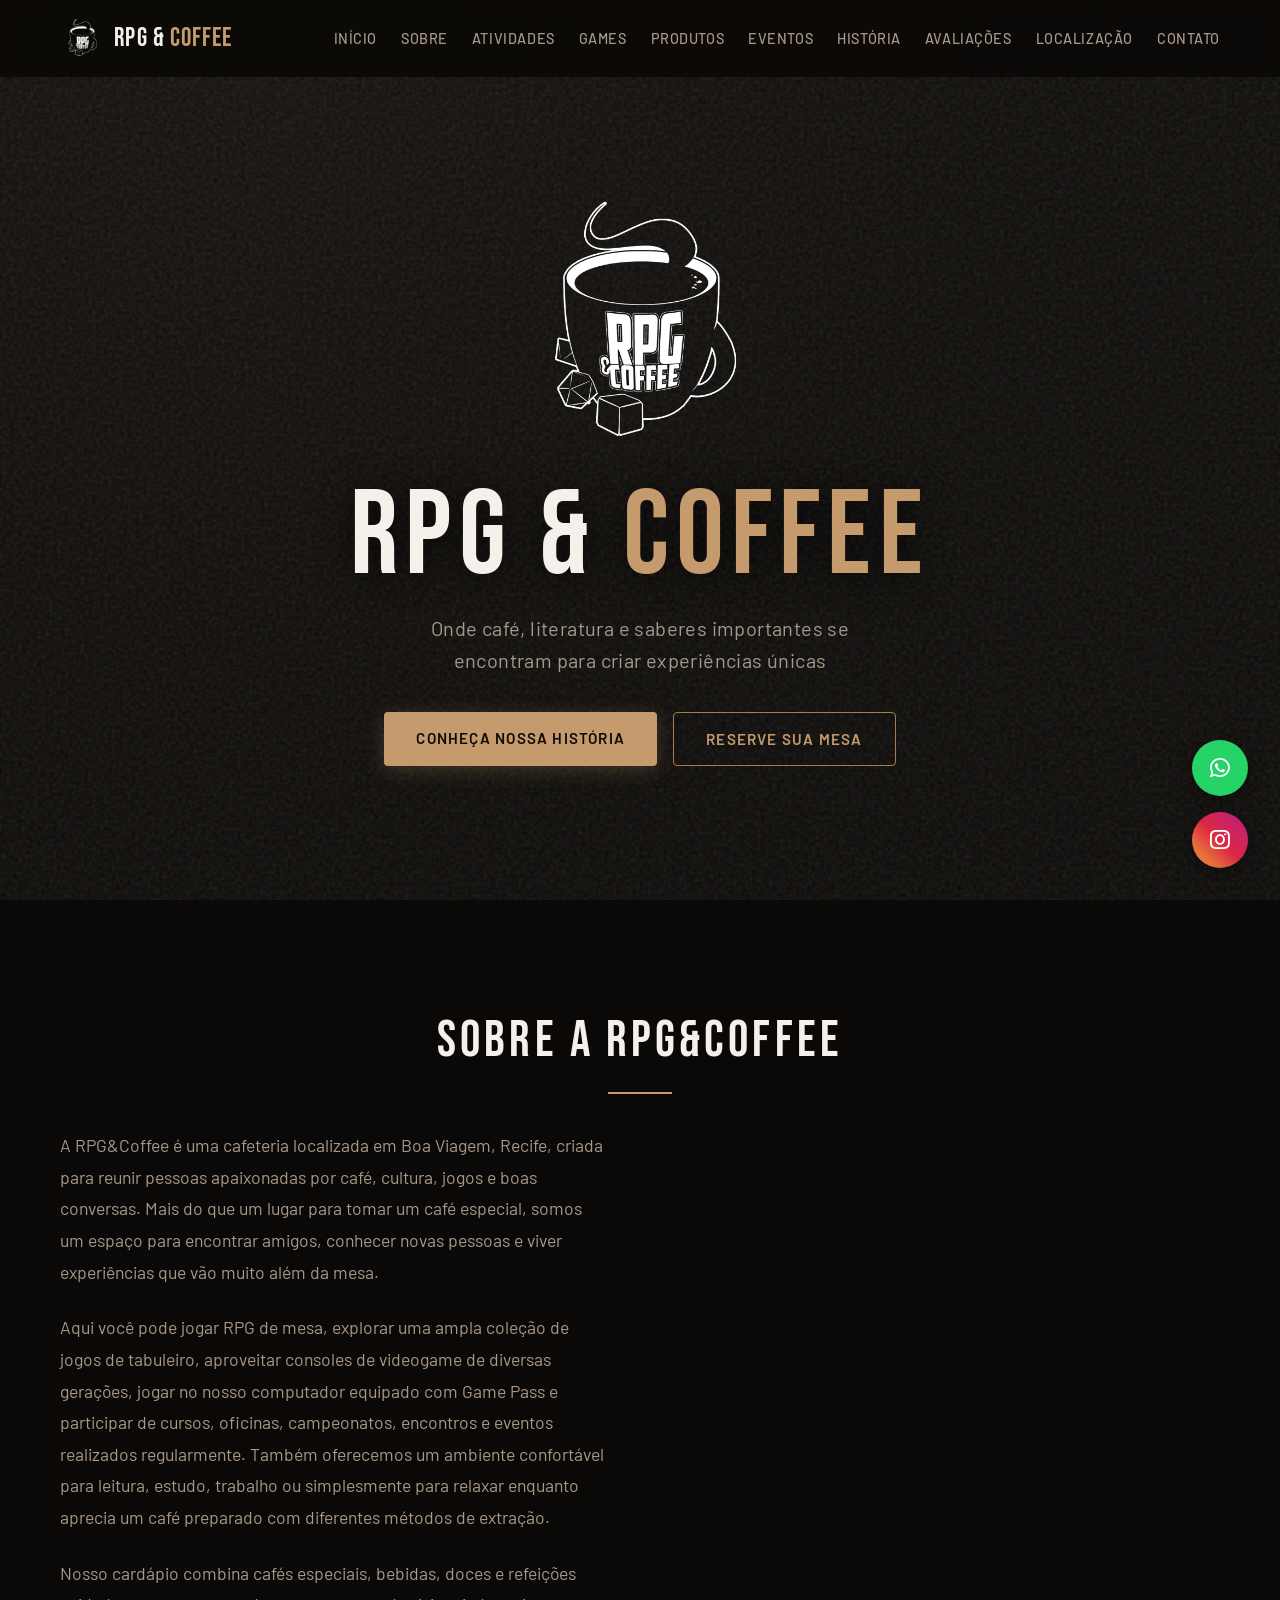
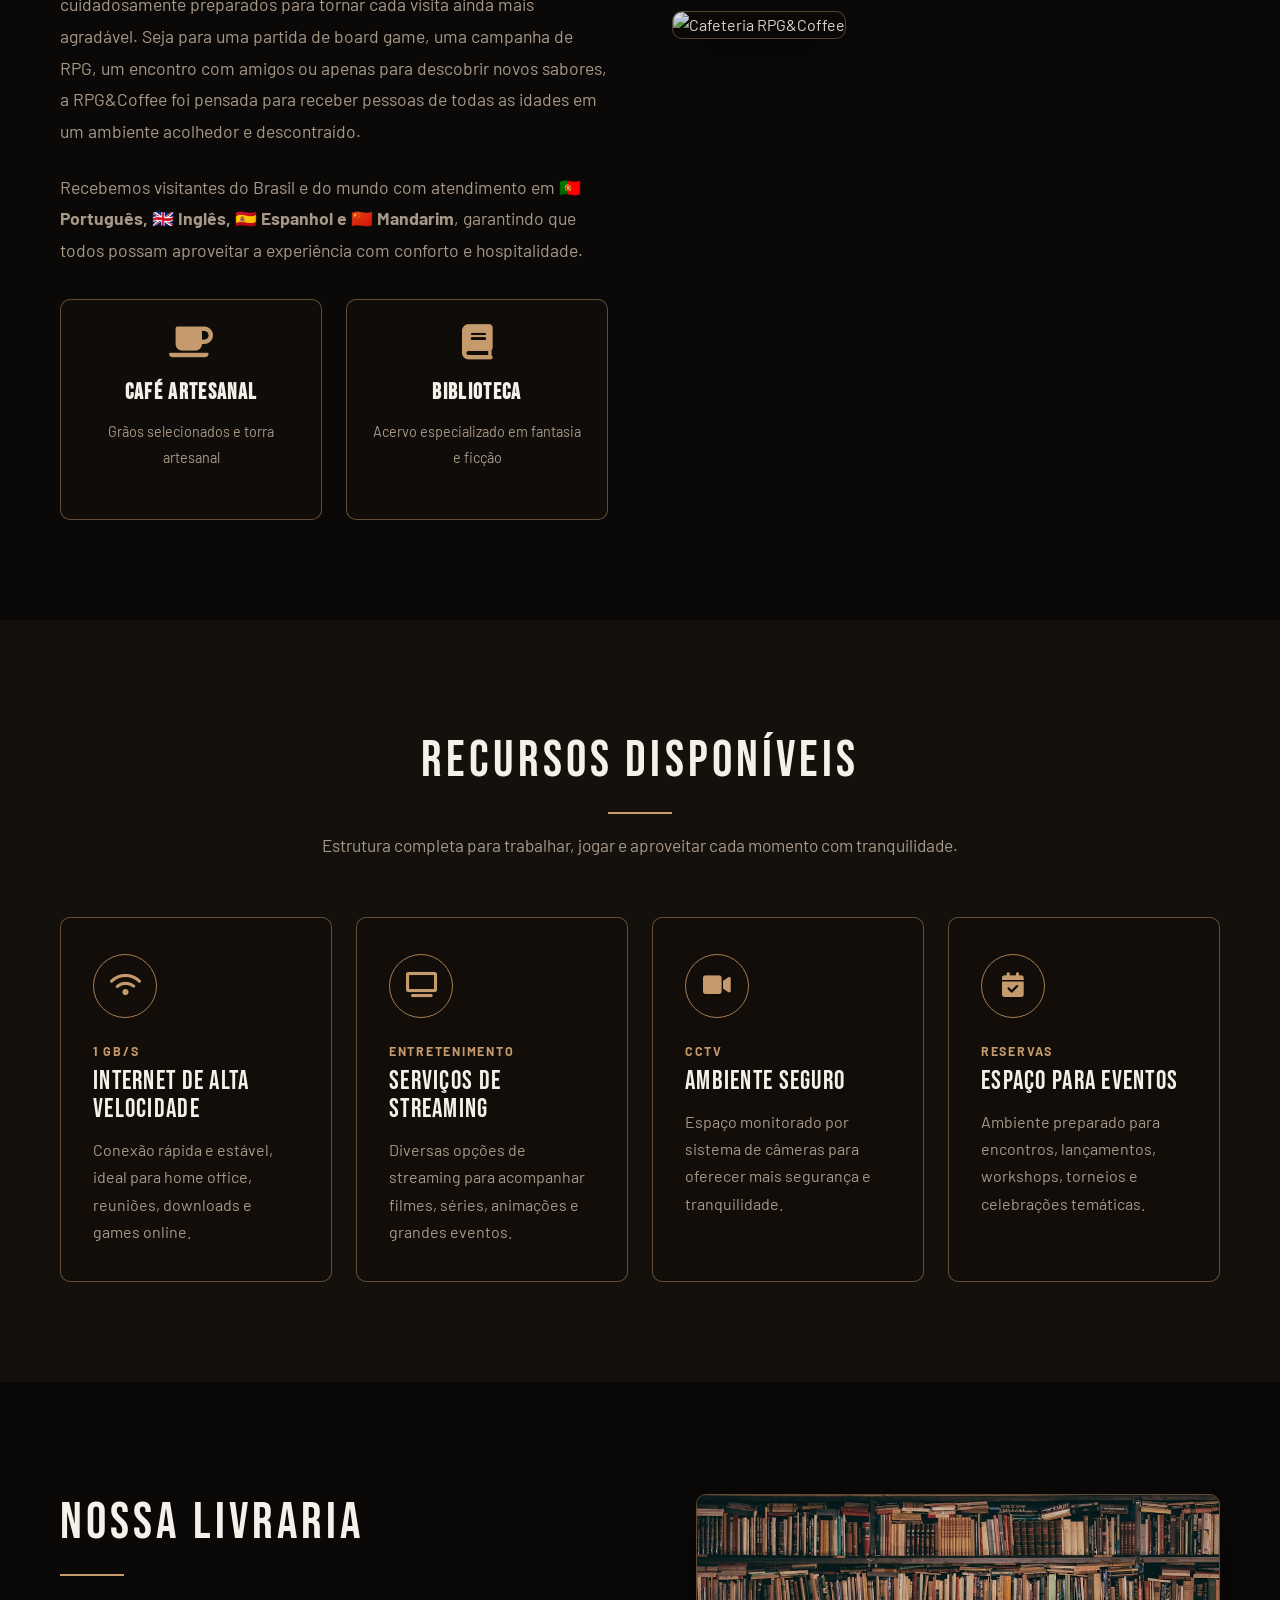
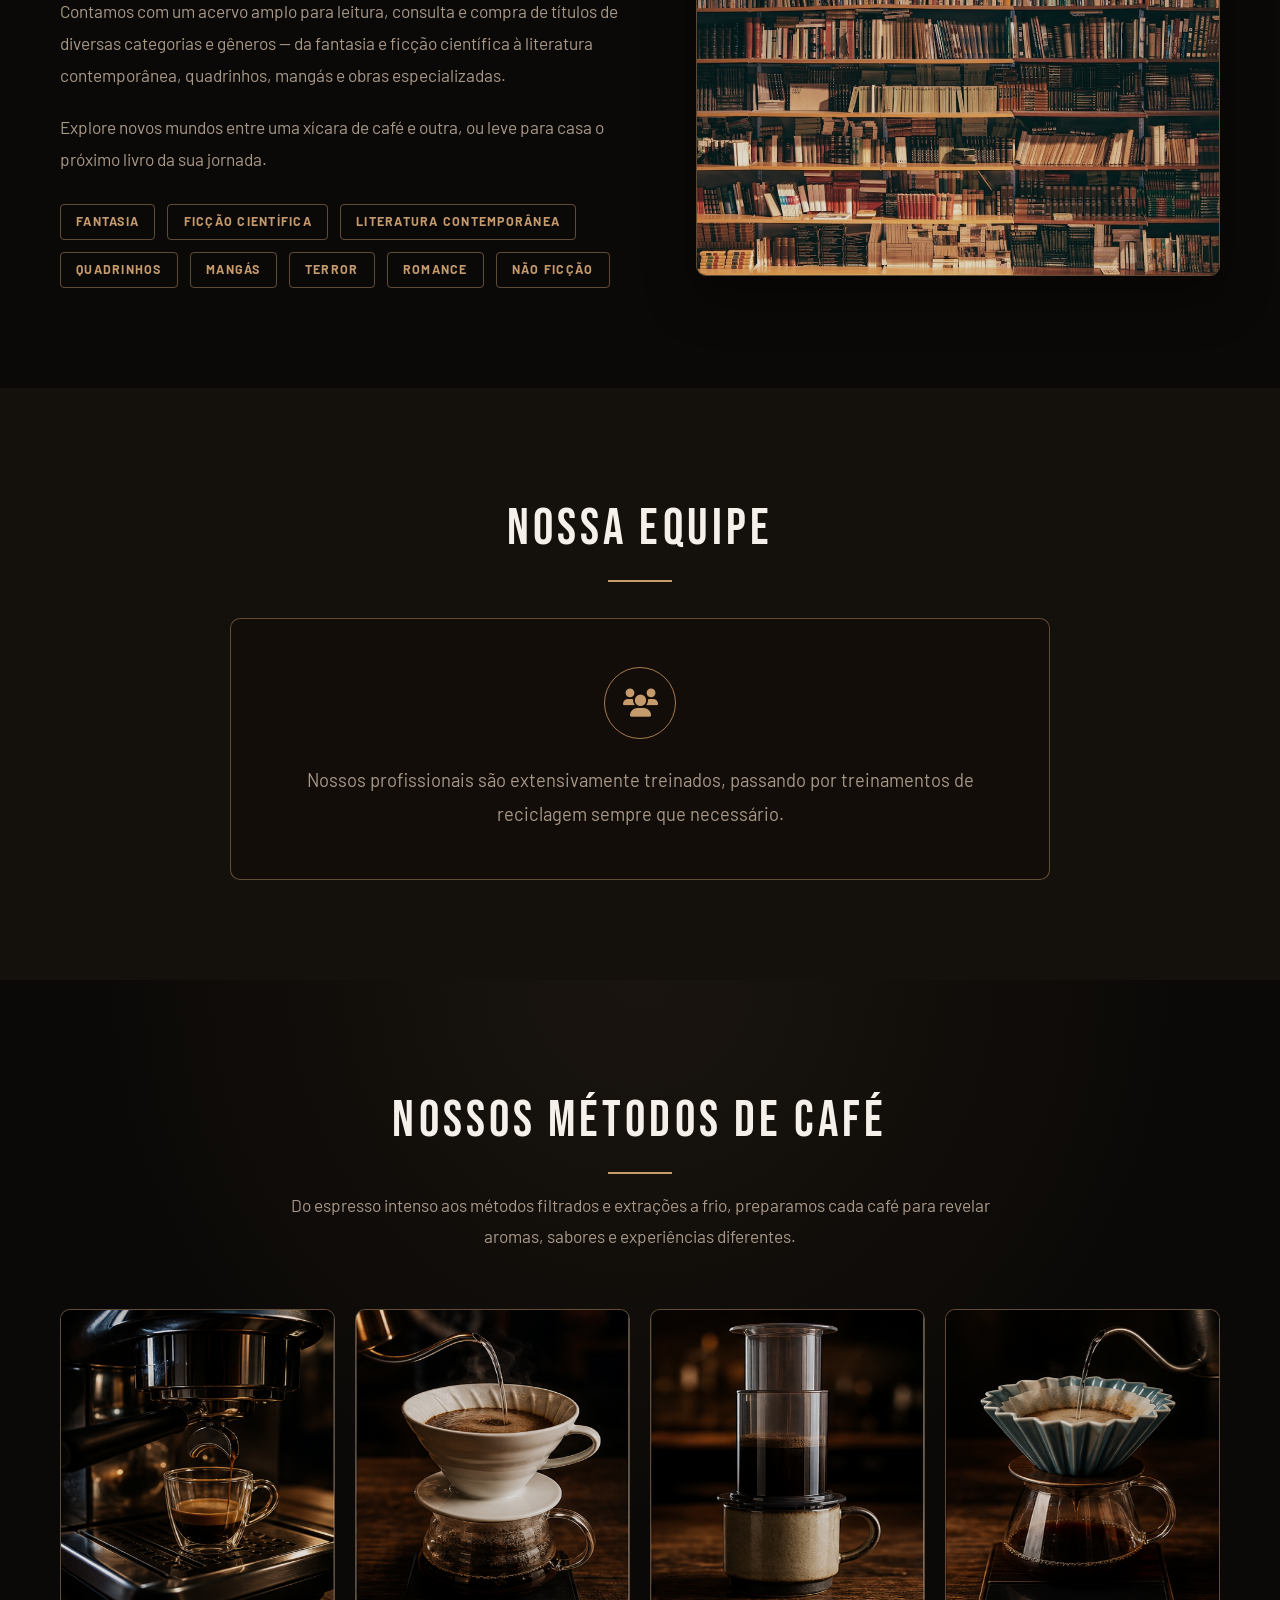
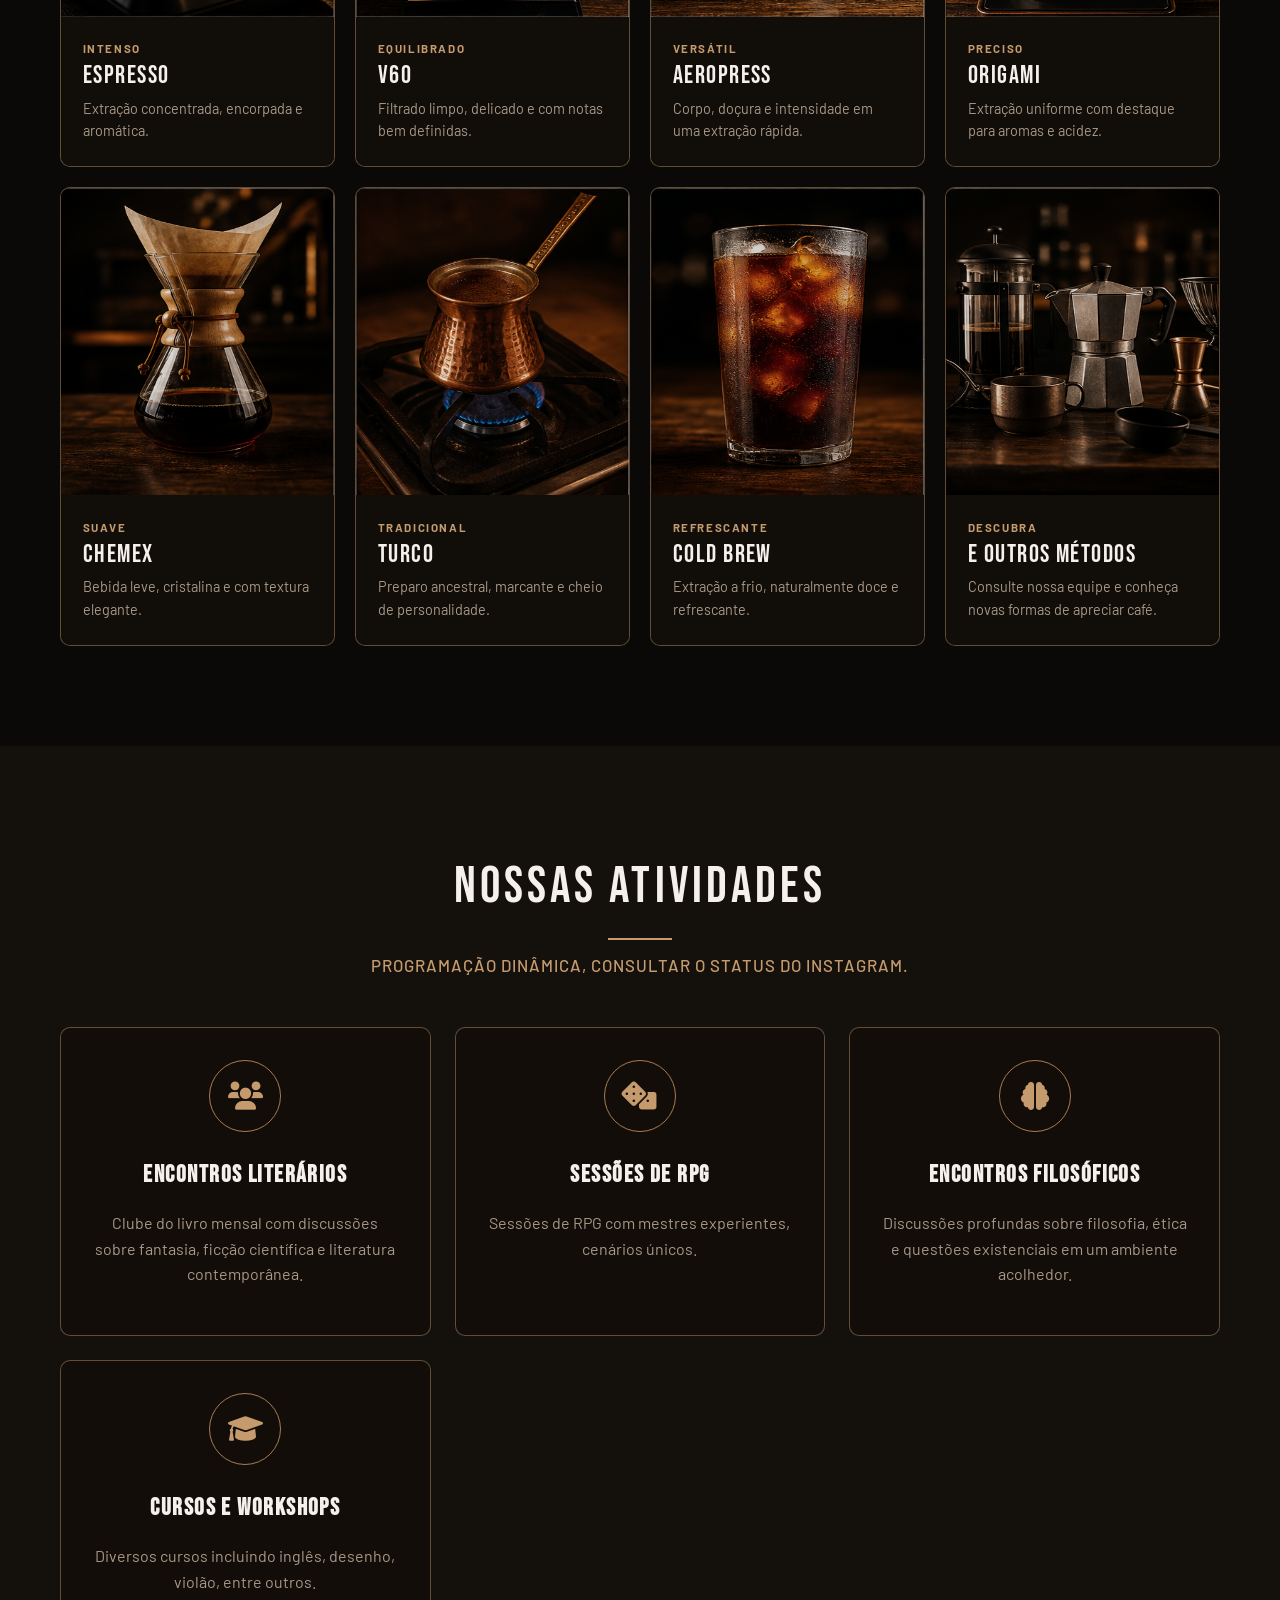
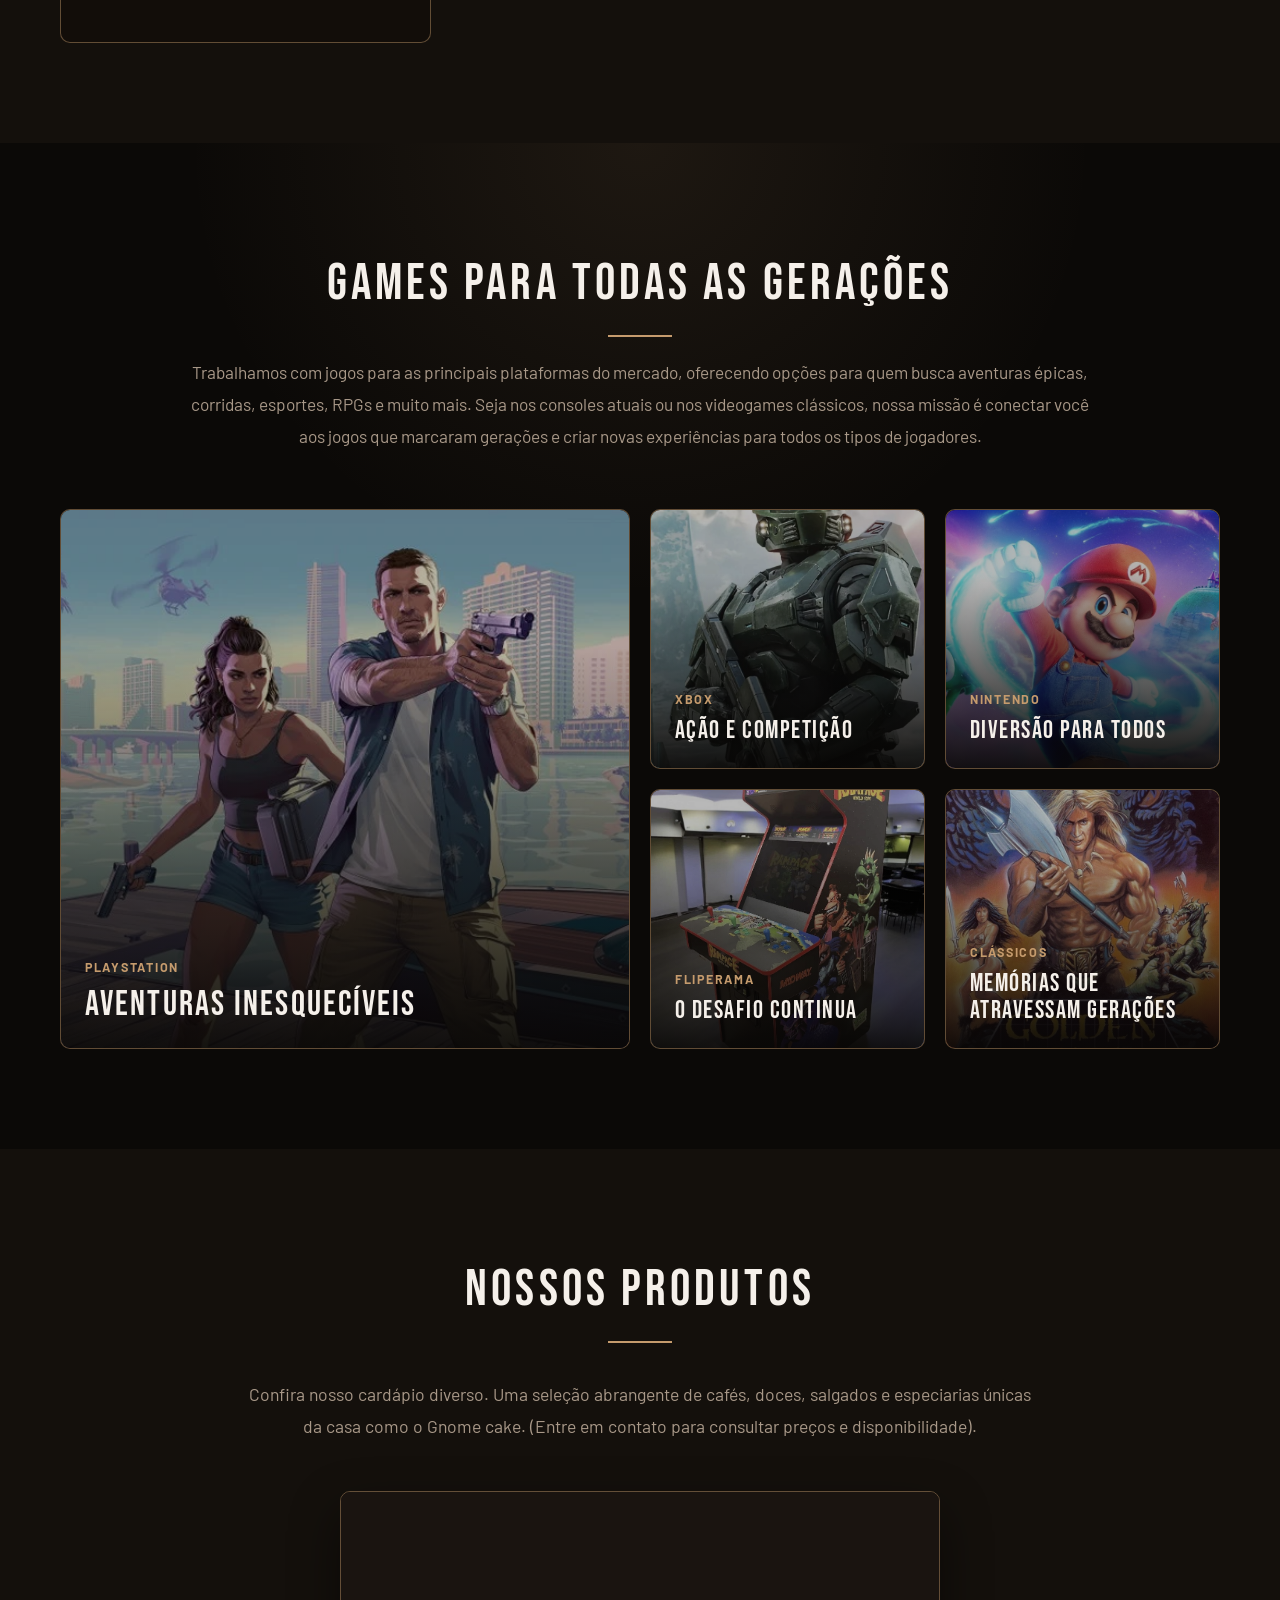
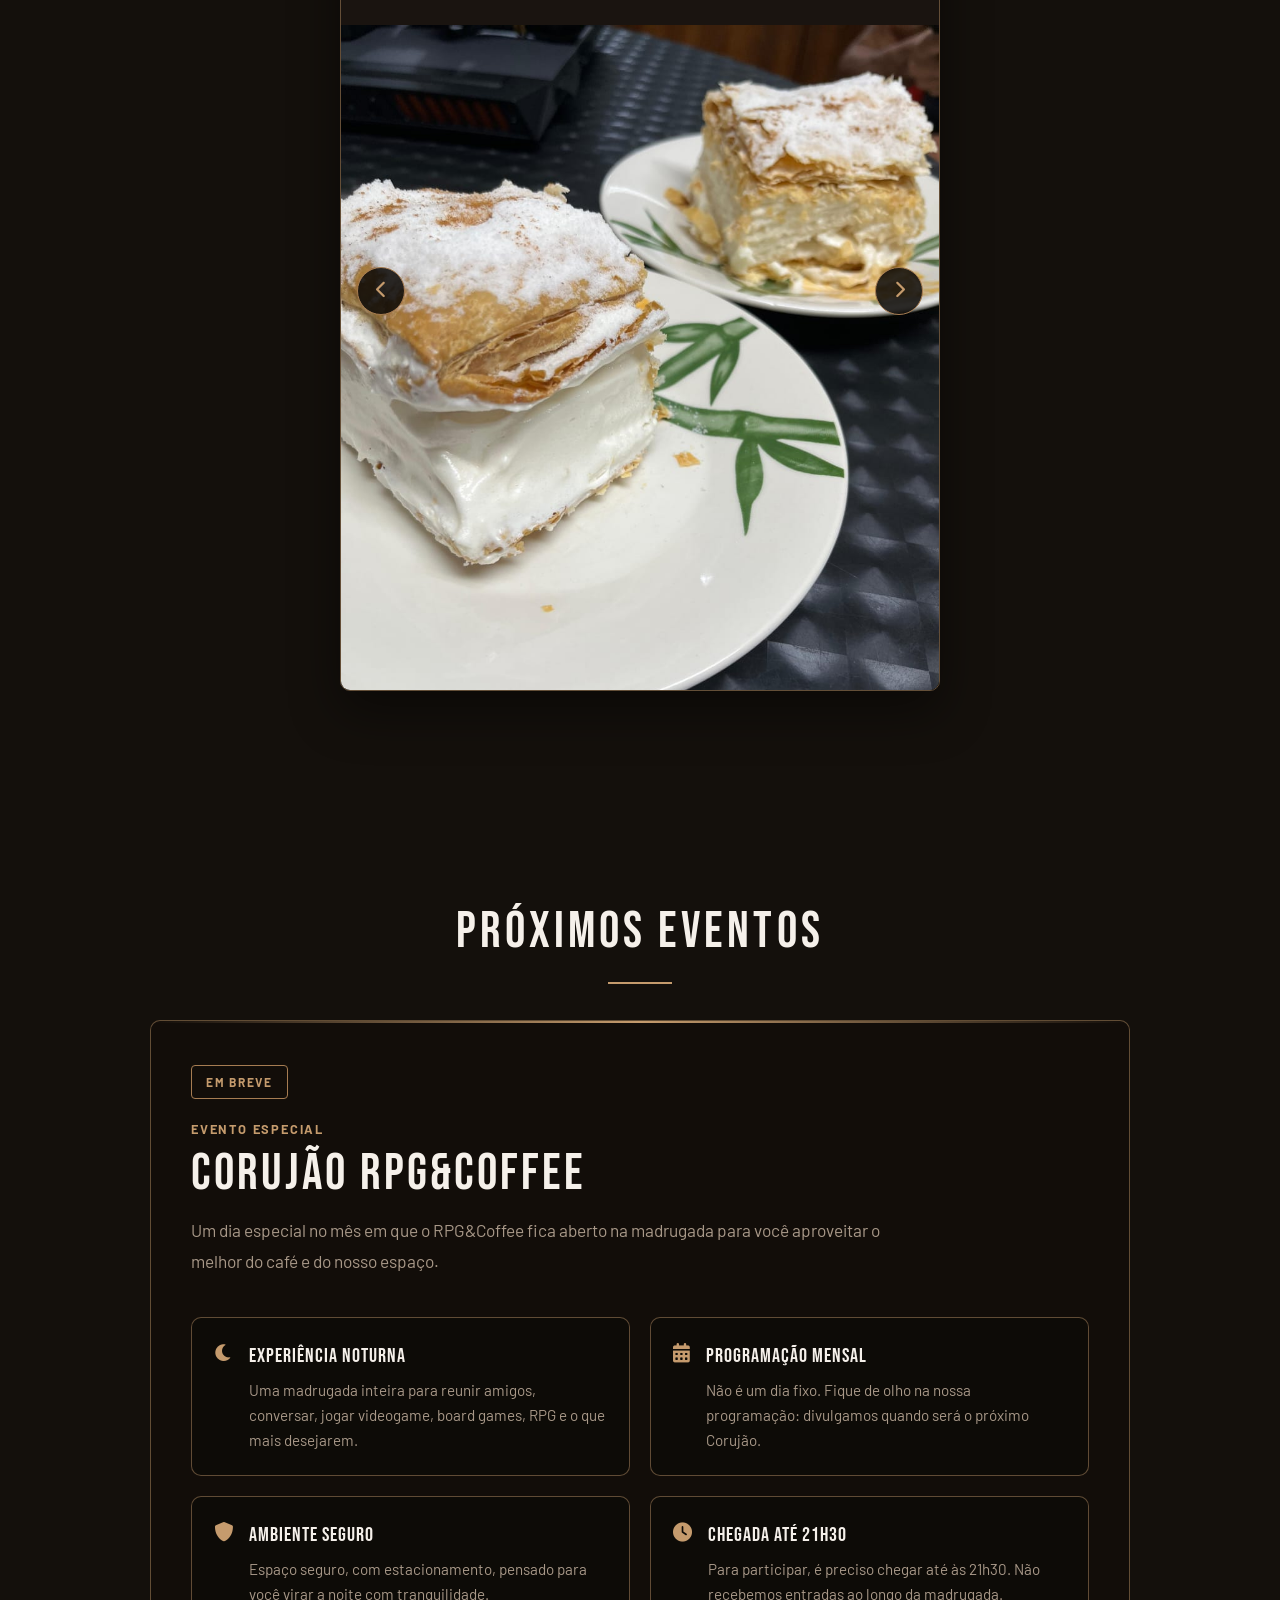
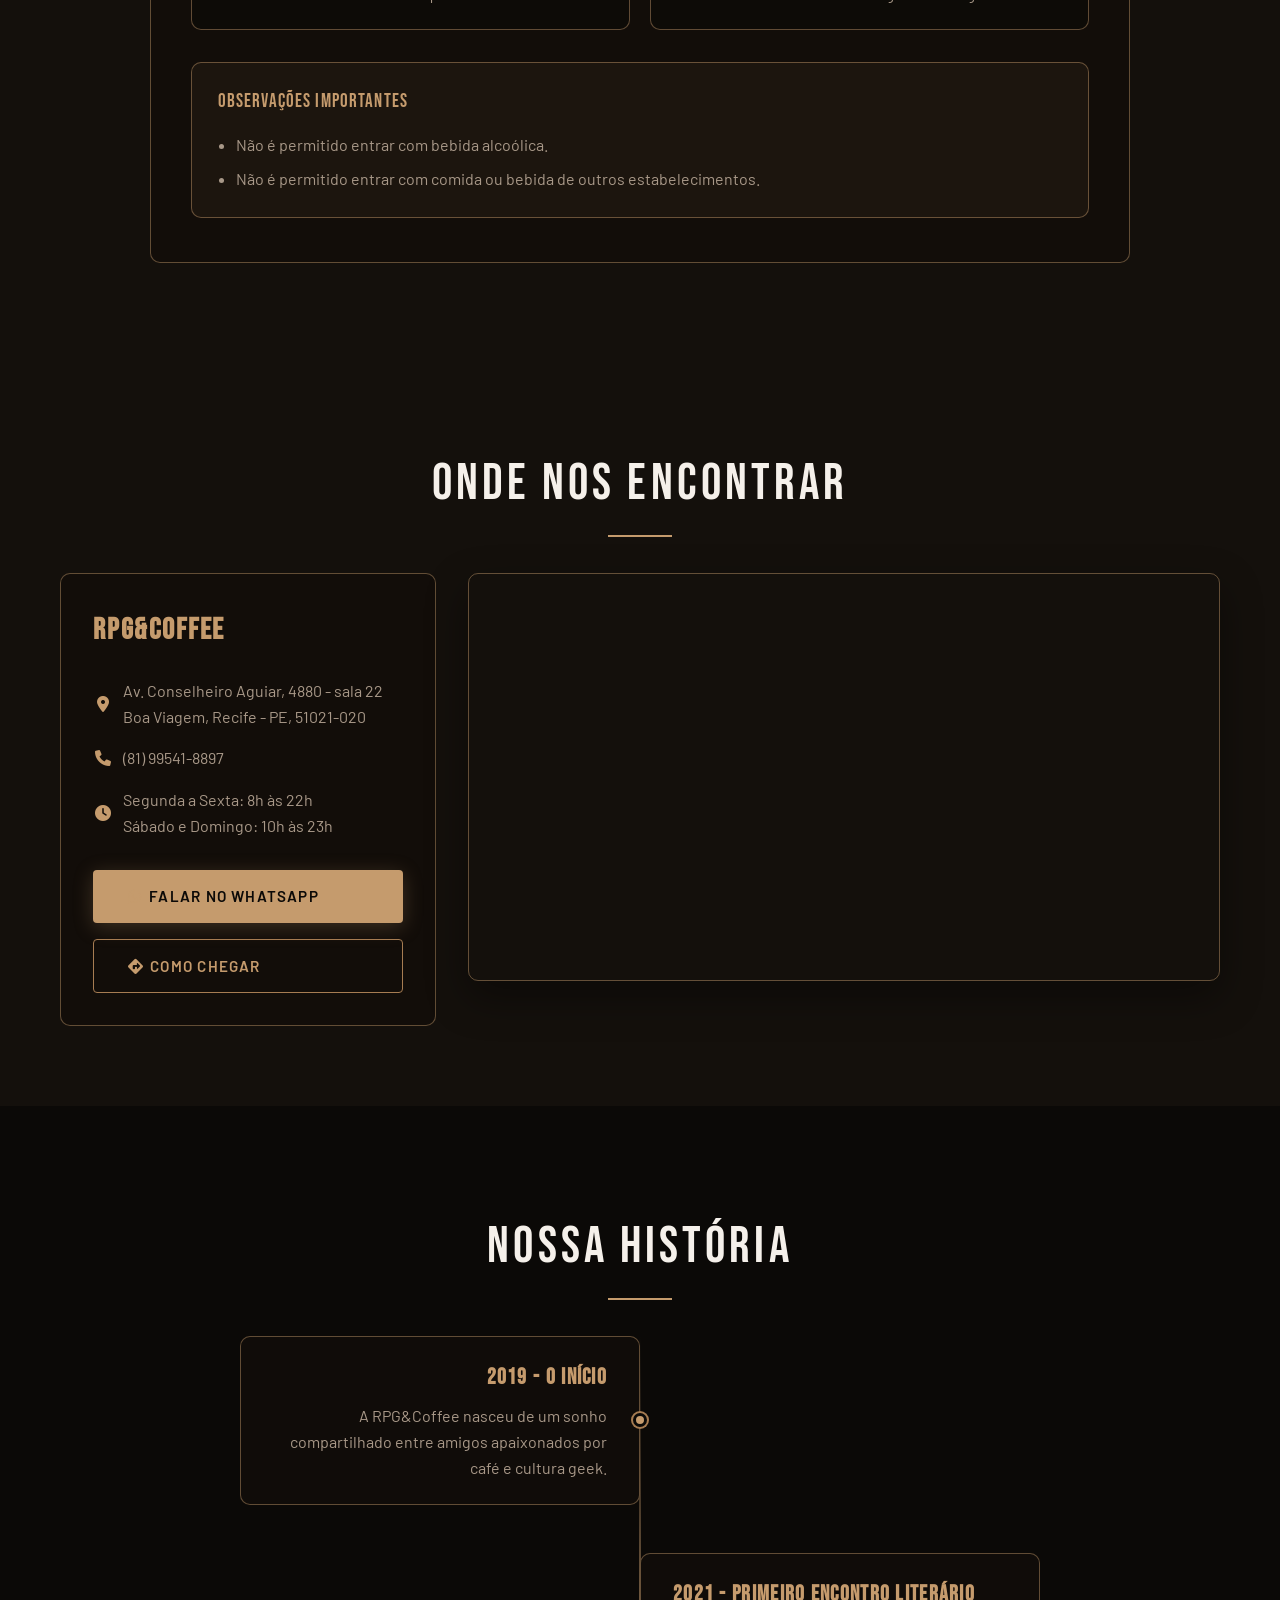
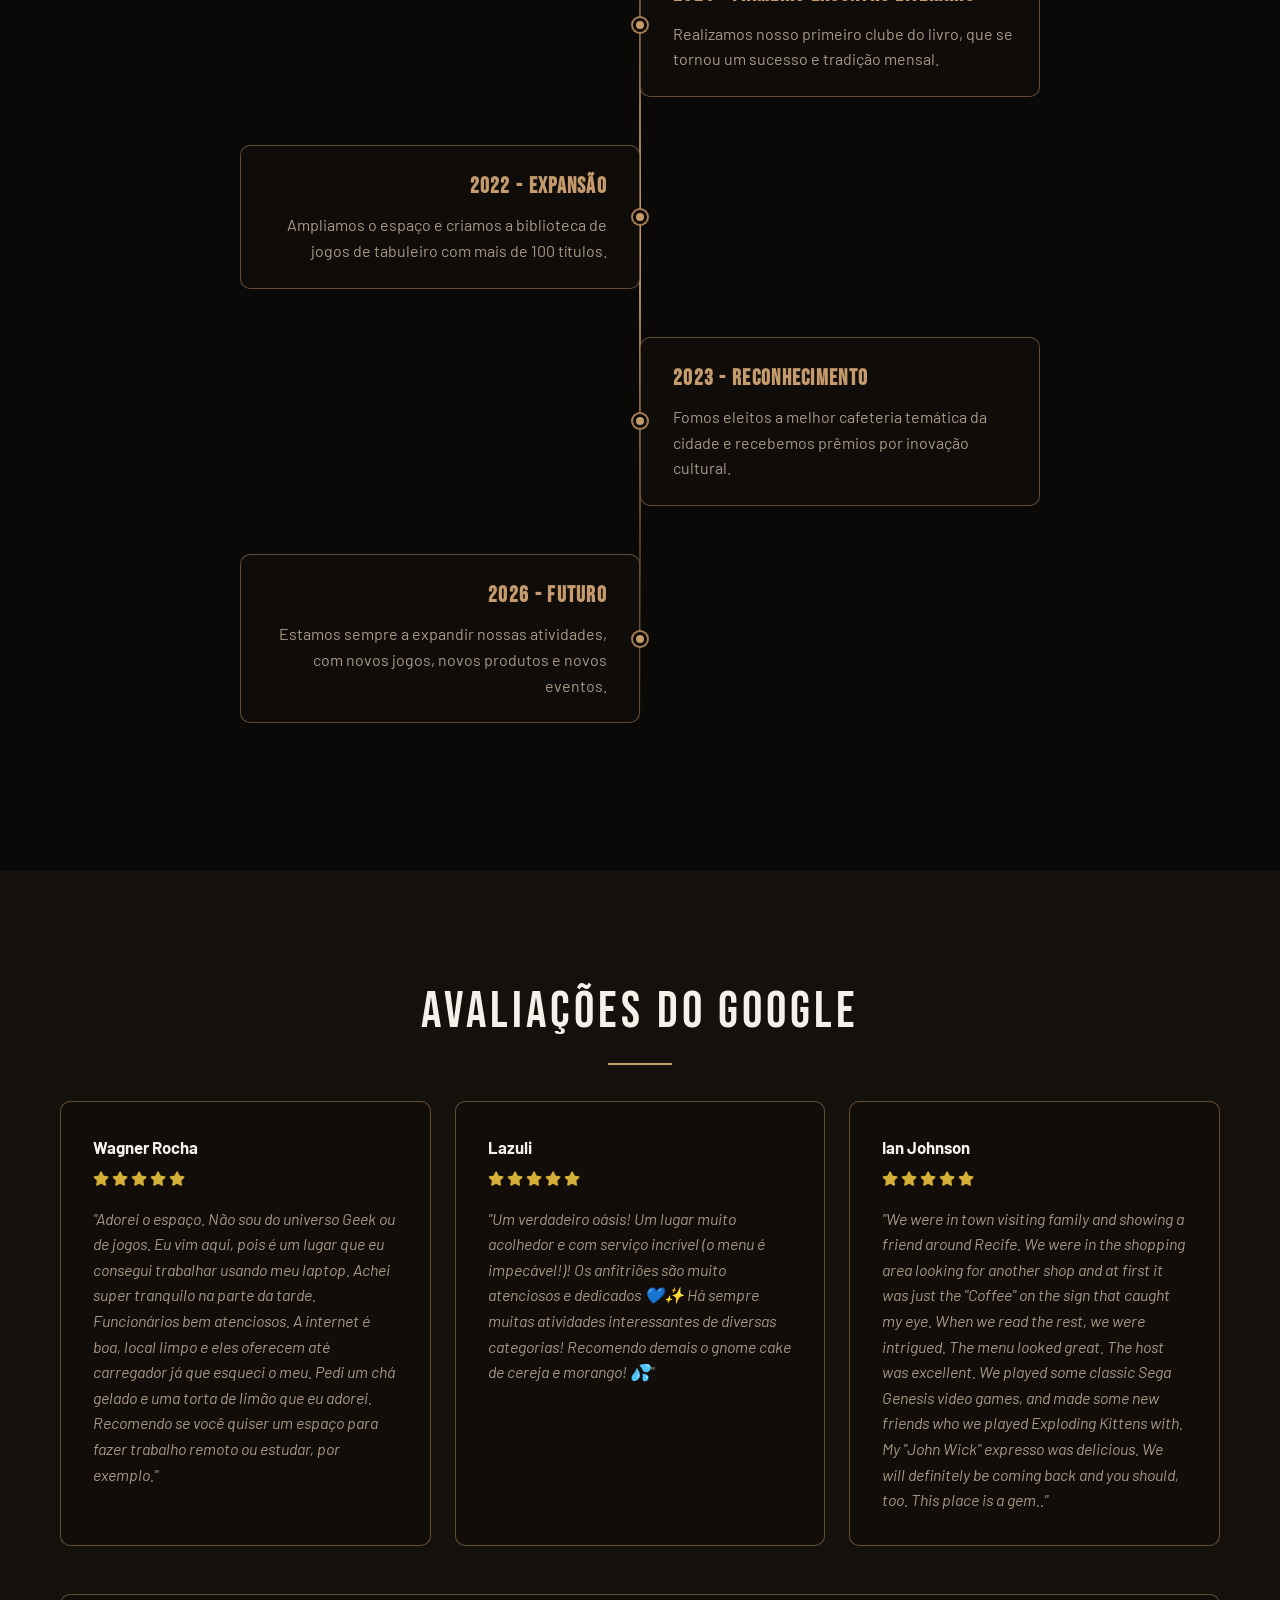
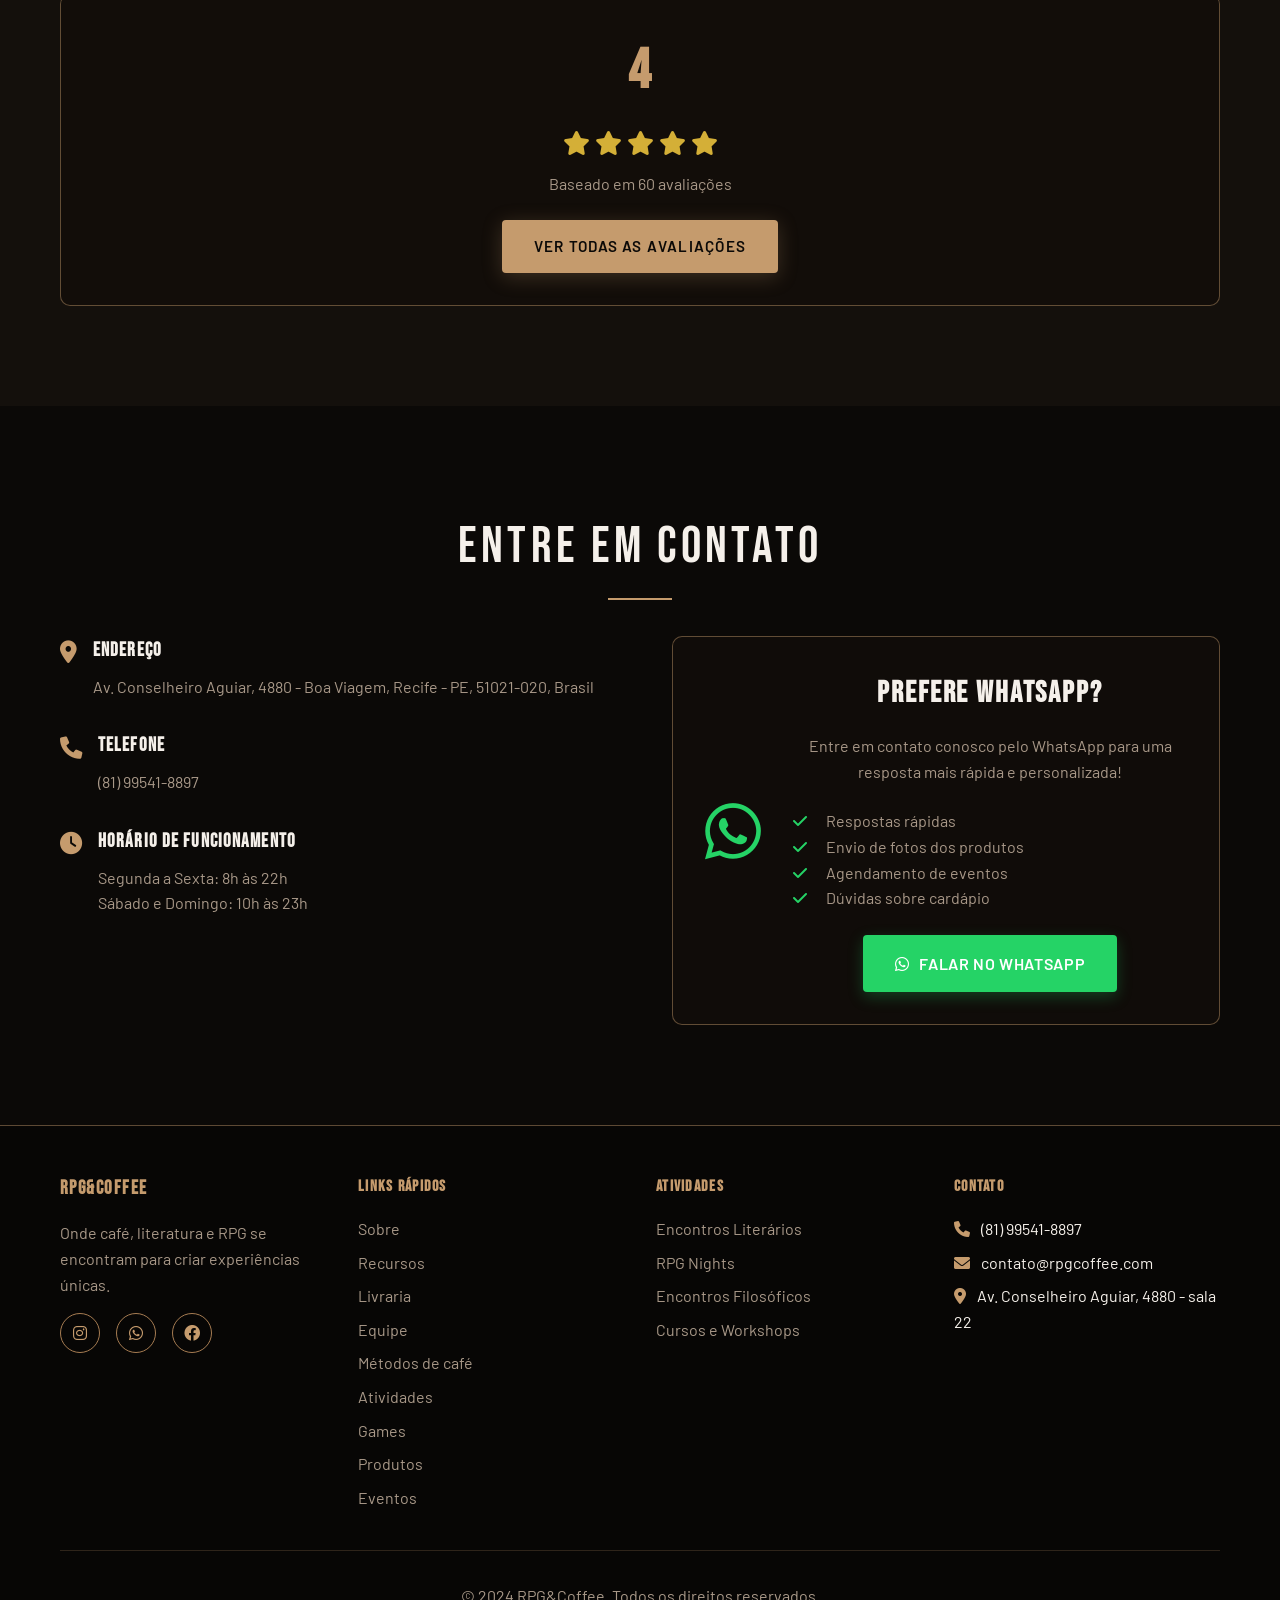
==== commit ba6cd4d5: "Atualizar a bio da seção Sobre com o novo texto institucional. Apresenta a RPG&Coffee em Boa Viagem " ====
--- a/index.html
+++ b/index.html
@@ -59,9 +59,10 @@
             <h2 class="section-title">Sobre a RPG&Coffee</h2>
             <div class="about-content">
                 <div class="about-text">
-                    <p>A RPG&Coffee nasceu da paixão por café. Somos mais que uma cafeteria - somos um espaço de encontro para amantes do cinema, de literatura, RPG, board games e, claro, café artesanal.</p>
-                    <p>Nossa missão é criar um ambiente acolhedor onde você pode desfrutar de um cardápio incrível enquanto mergulha em mundos fantásticos através de livros, jogos e conversas inspiradoras.</p>
-                    <p>Atendimento disponivel nos idiomas: 🇵🇹 Português, 🇬🇧 Inglês, 🇪🇸 Espanhol e 🇨🇳 Mandarim.</p>
+                    <p>A RPG&amp;Coffee é uma cafeteria localizada em Boa Viagem, Recife, criada para reunir pessoas apaixonadas por café, cultura, jogos e boas conversas. Mais do que um lugar para tomar um café especial, somos um espaço para encontrar amigos, conhecer novas pessoas e viver experiências que vão muito além da mesa.</p>
+                    <p>Aqui você pode jogar RPG de mesa, explorar uma ampla coleção de jogos de tabuleiro, aproveitar consoles de videogame de diversas gerações, jogar no nosso computador equipado com Game Pass e participar de cursos, oficinas, campeonatos, encontros e eventos realizados regularmente. Também oferecemos um ambiente confortável para leitura, estudo, trabalho ou simplesmente para relaxar enquanto aprecia um café preparado com diferentes métodos de extração.</p>
+                    <p>Nosso cardápio combina cafés especiais, bebidas, doces e refeições cuidadosamente preparados para tornar cada visita ainda mais agradável. Seja para uma partida de board game, uma campanha de RPG, um encontro com amigos ou apenas para descobrir novos sabores, a RPG&amp;Coffee foi pensada para receber pessoas de todas as idades em um ambiente acolhedor e descontraído.</p>
+                    <p>Recebemos visitantes do Brasil e do mundo com atendimento em <strong>🇵🇹 Português, 🇬🇧 Inglês, 🇪🇸 Espanhol e 🇨🇳 Mandarim</strong>, garantindo que todos possam aproveitar a experiência com conforto e hospitalidade.</p>
                     <div class="features">
                         <div class="feature">
                             <i class="fas fa-coffee"></i>
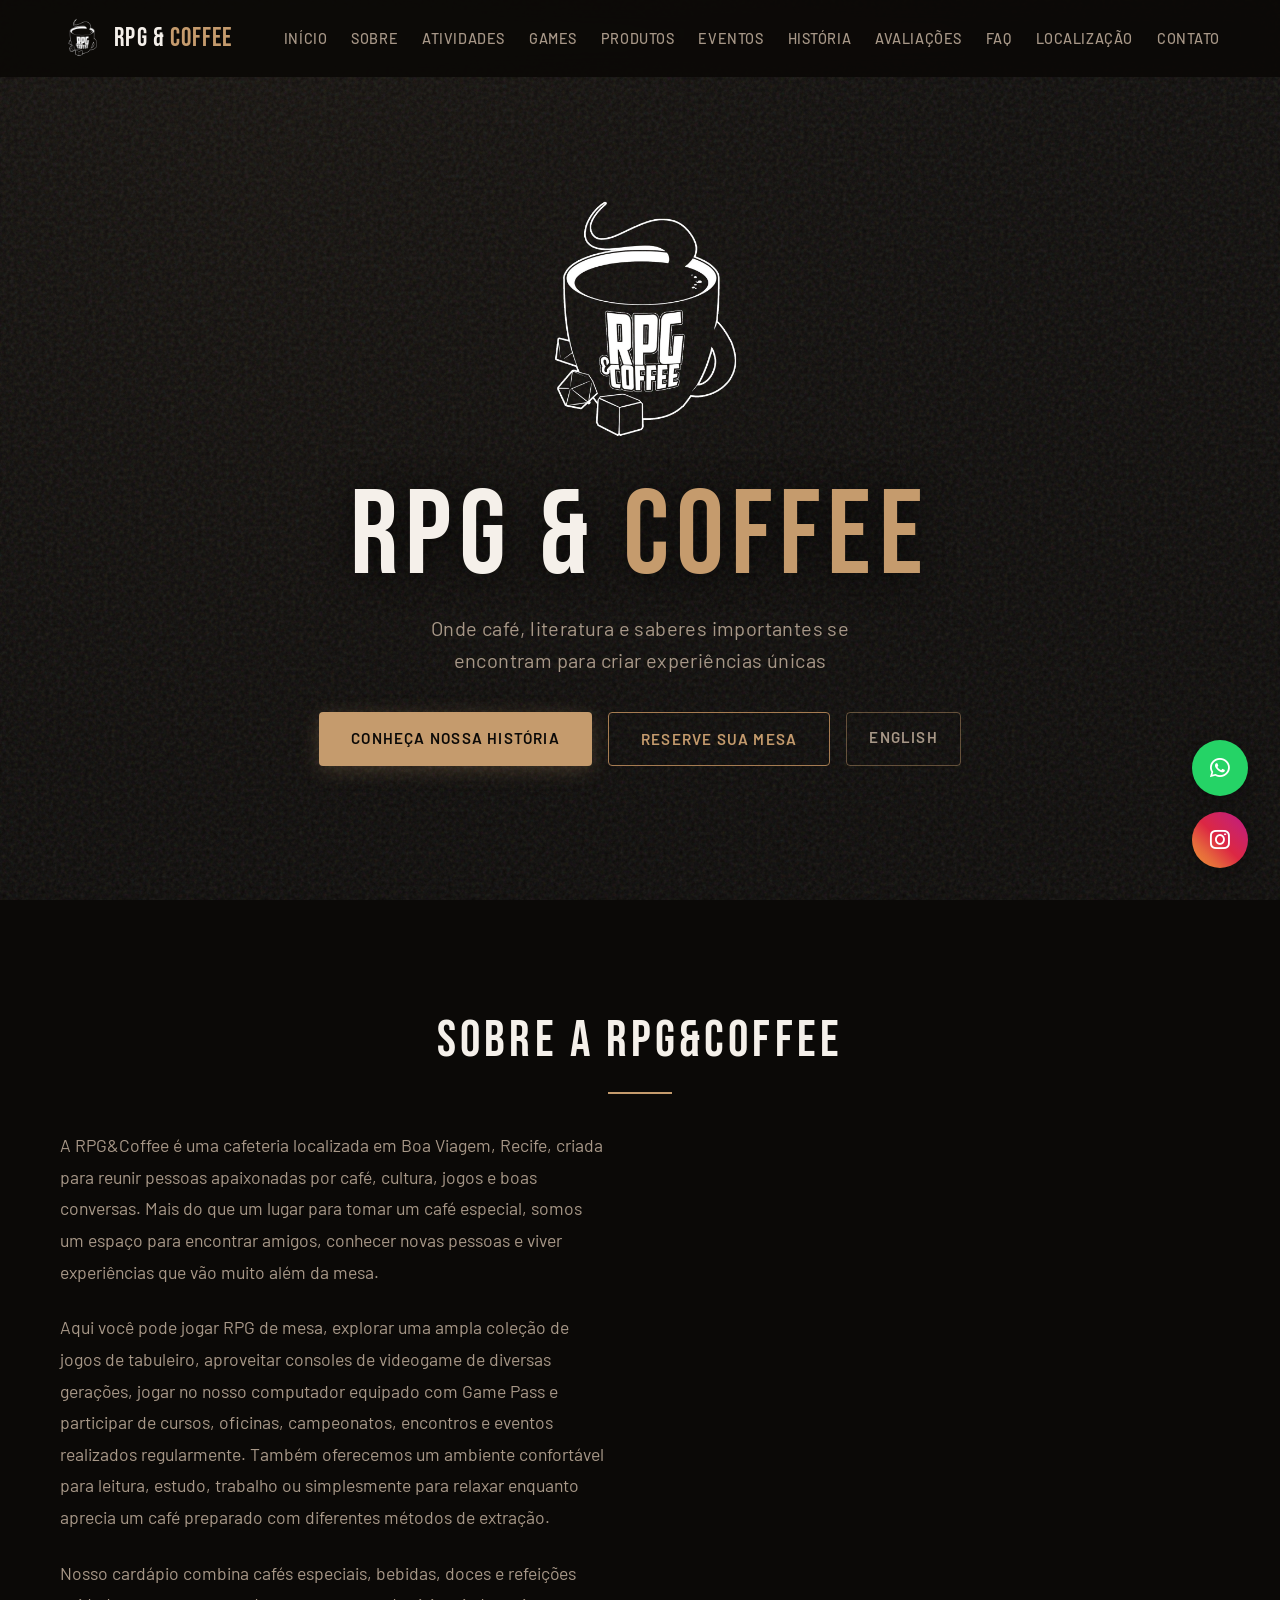
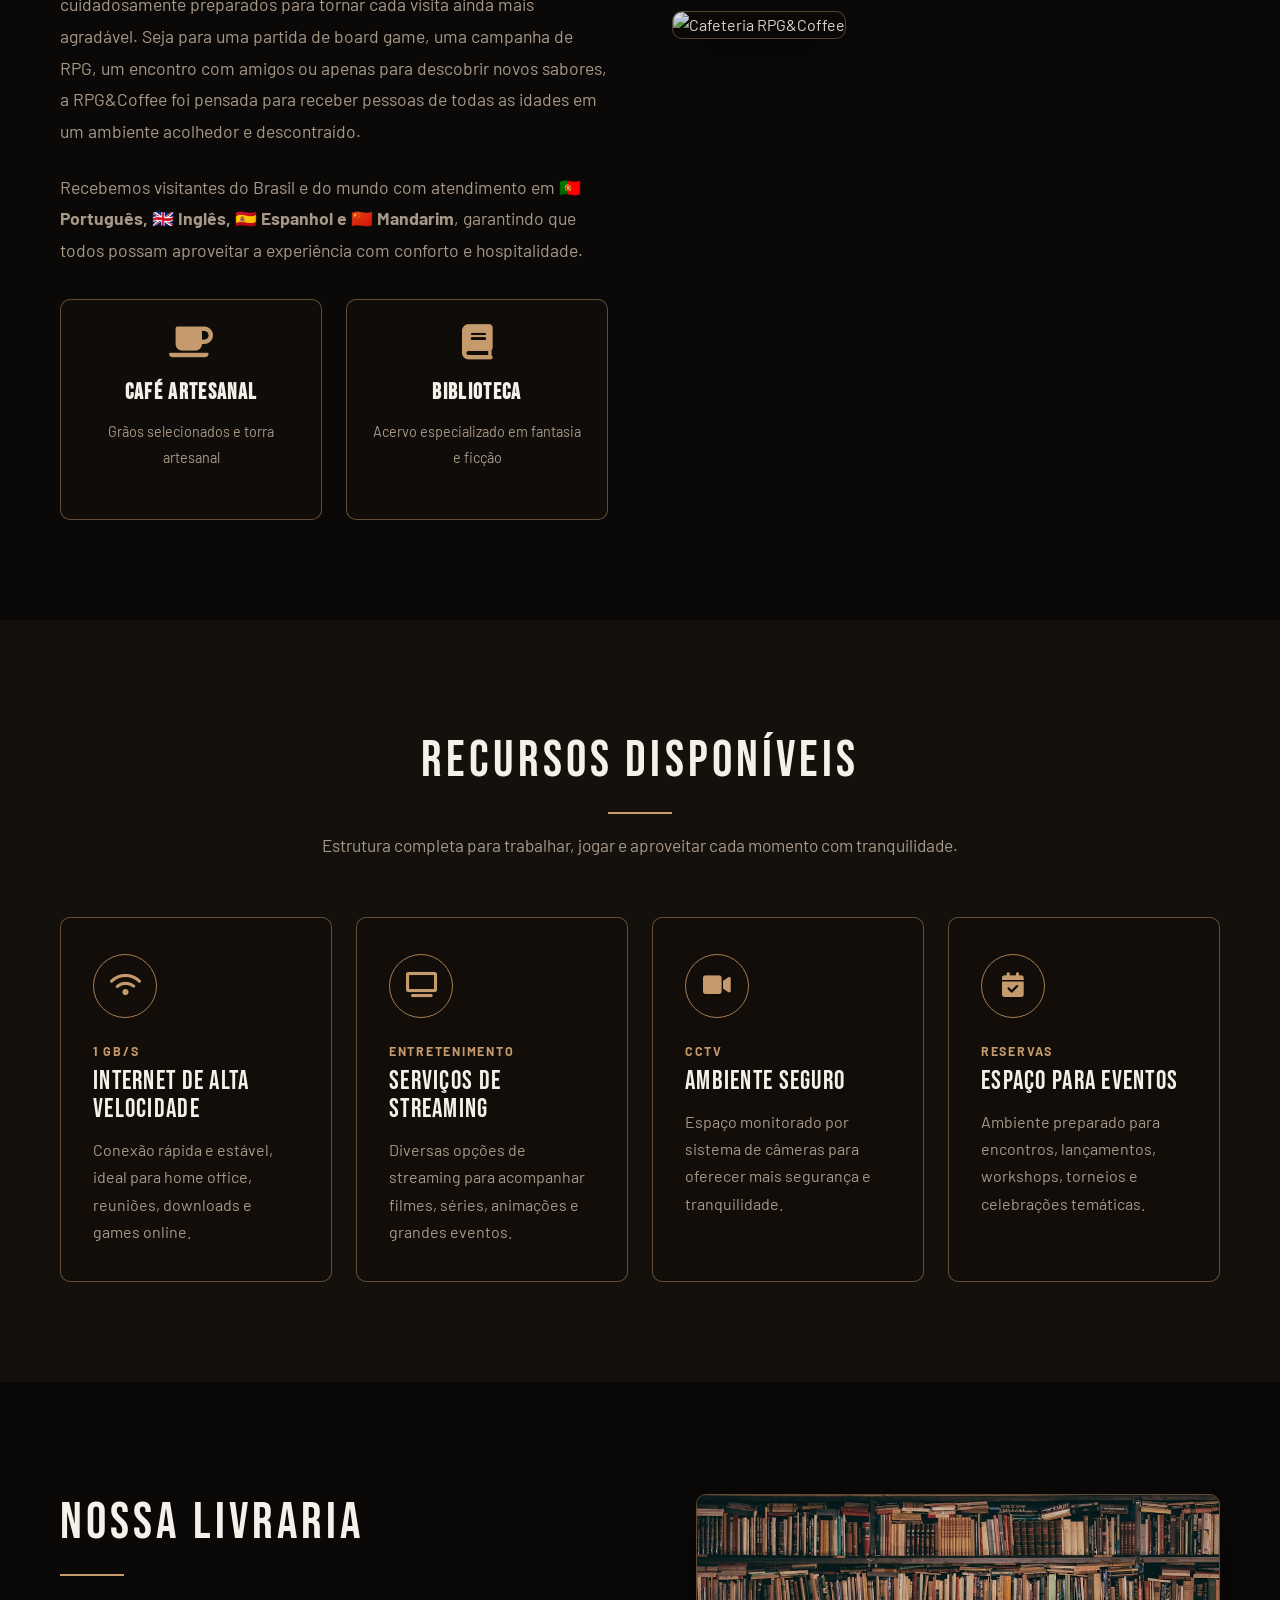
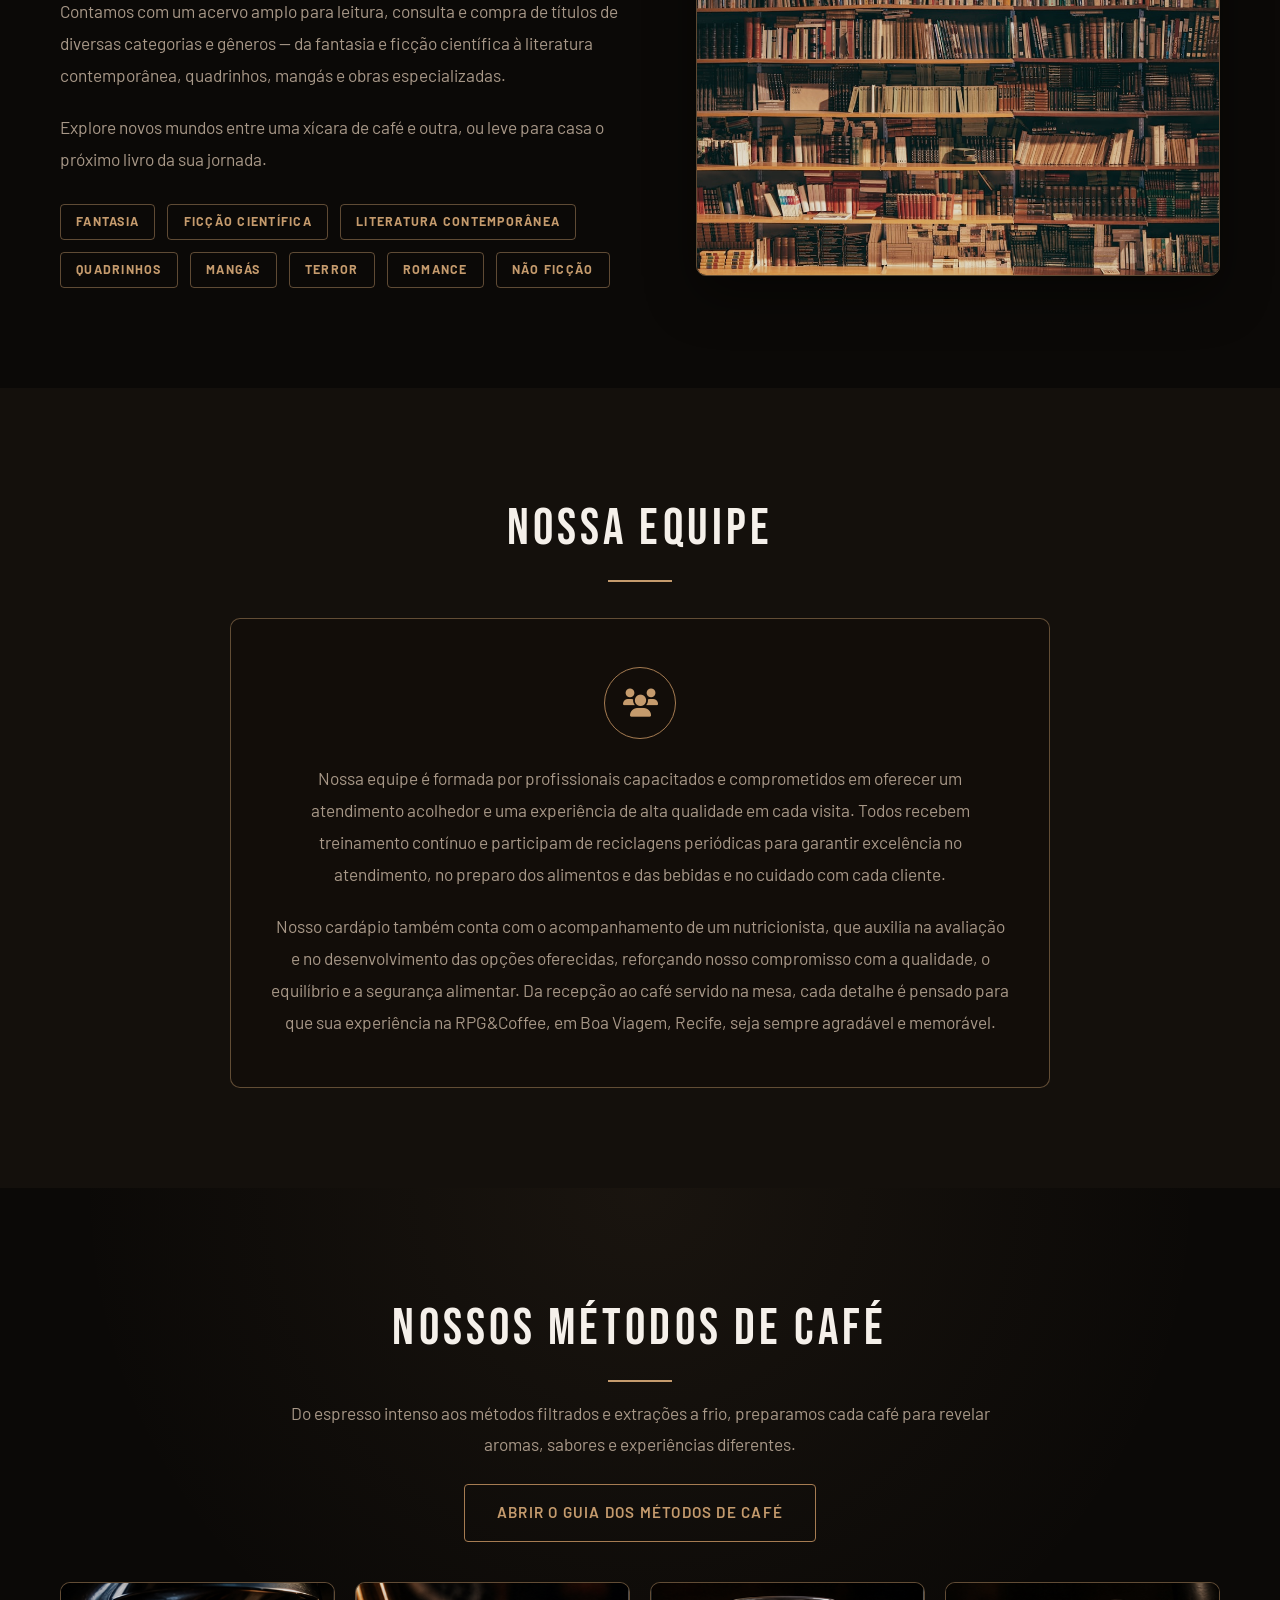
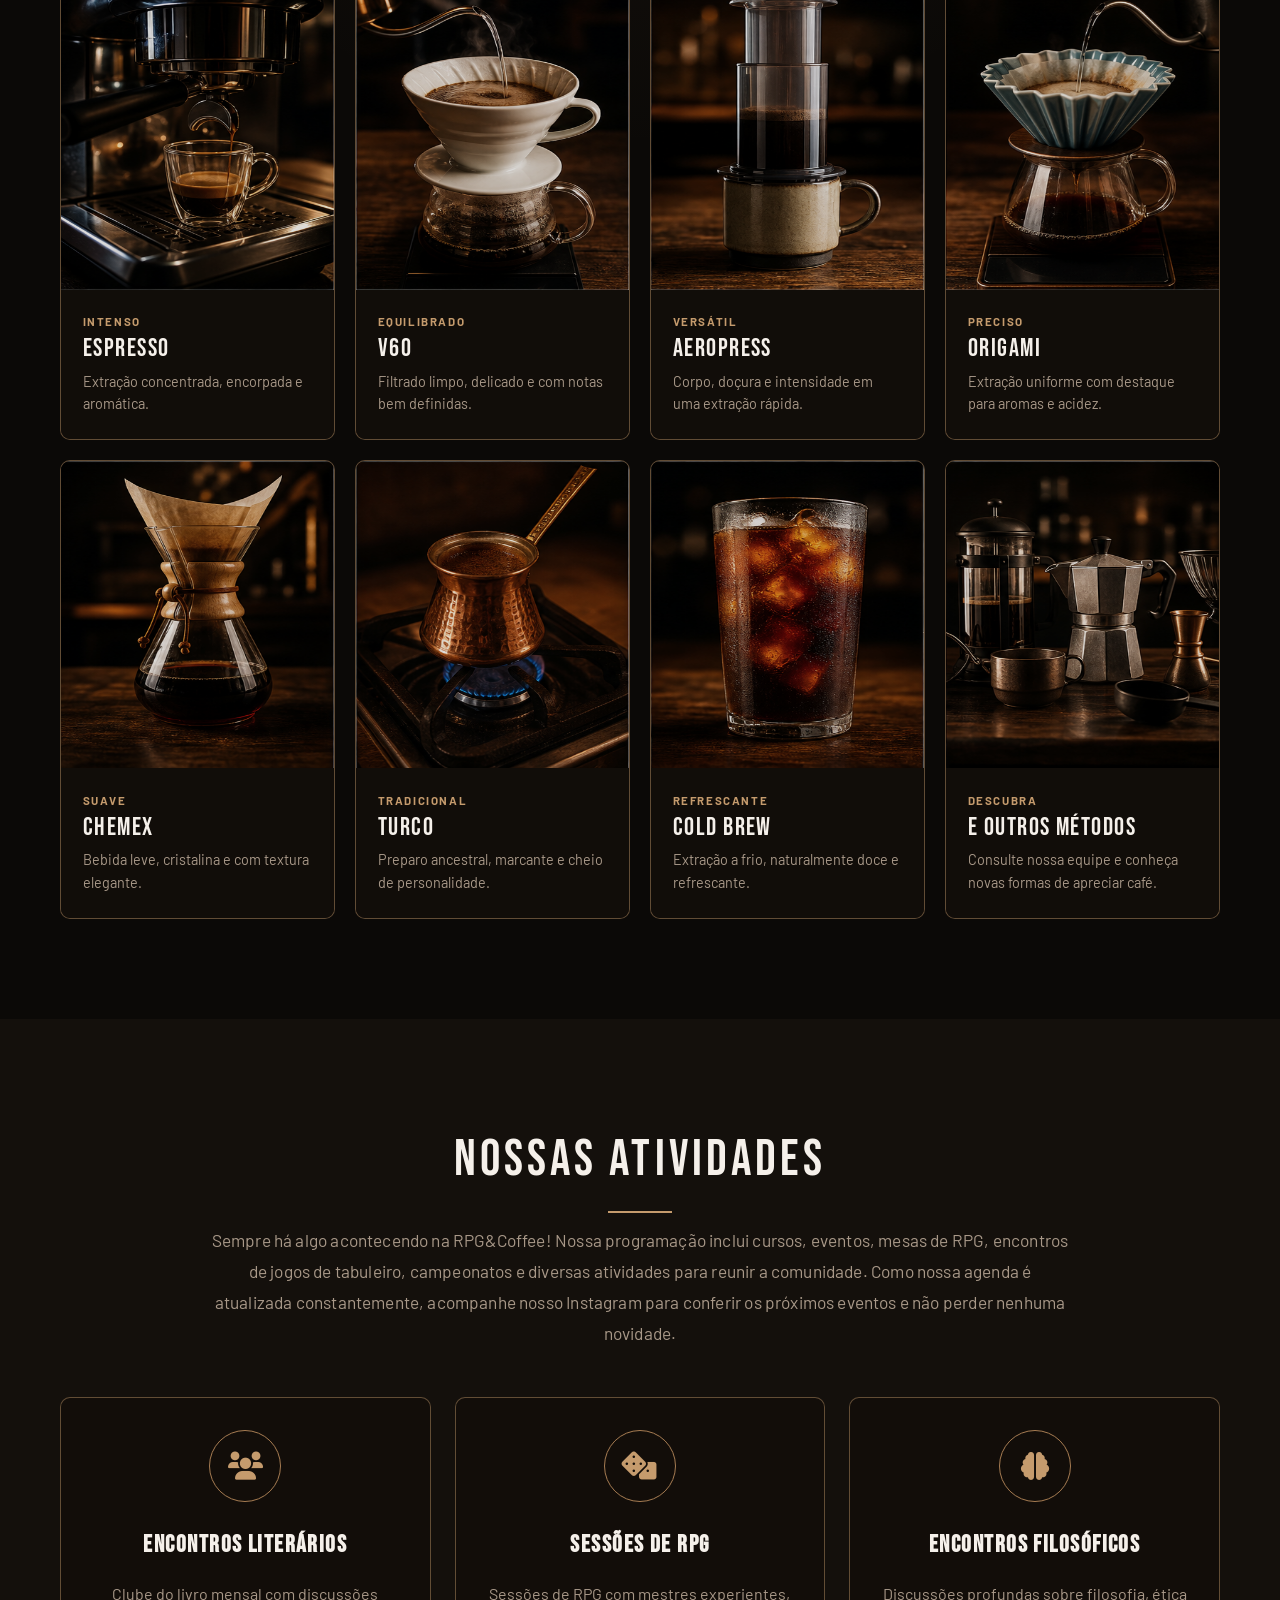
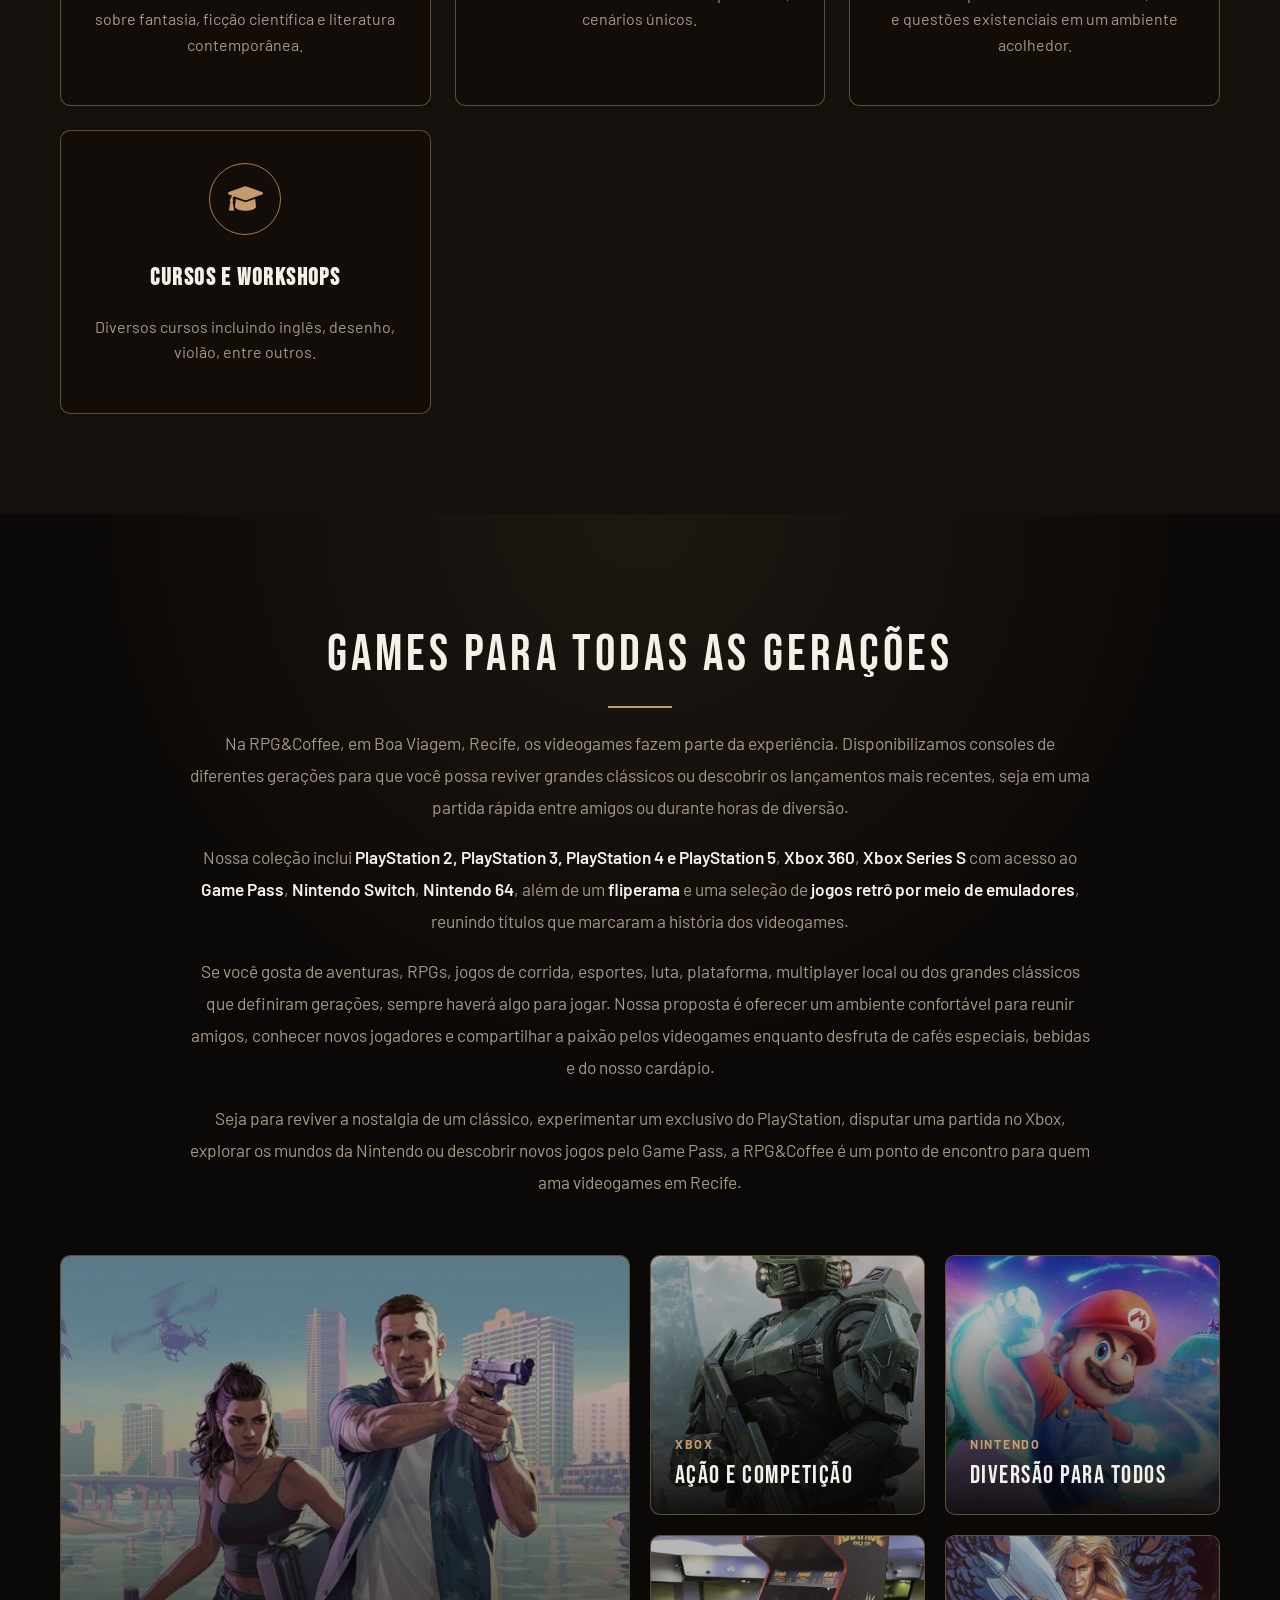
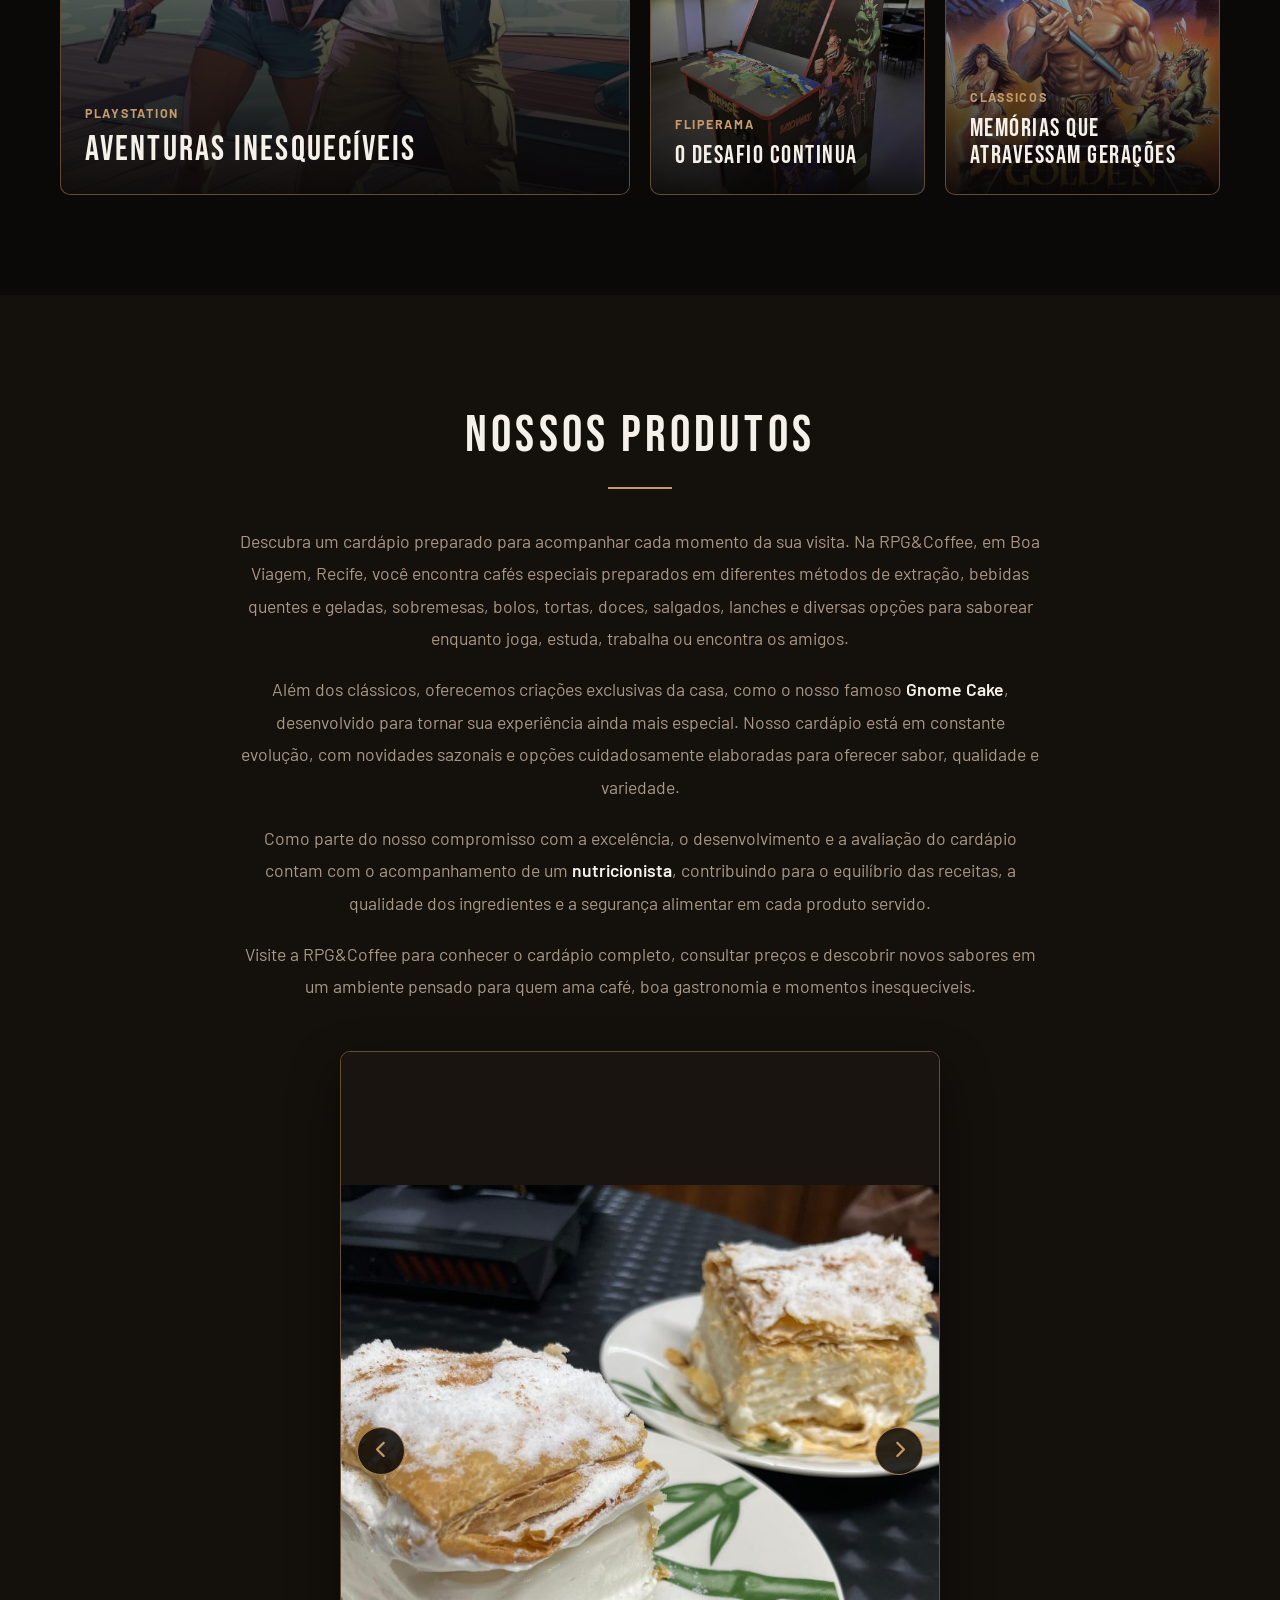
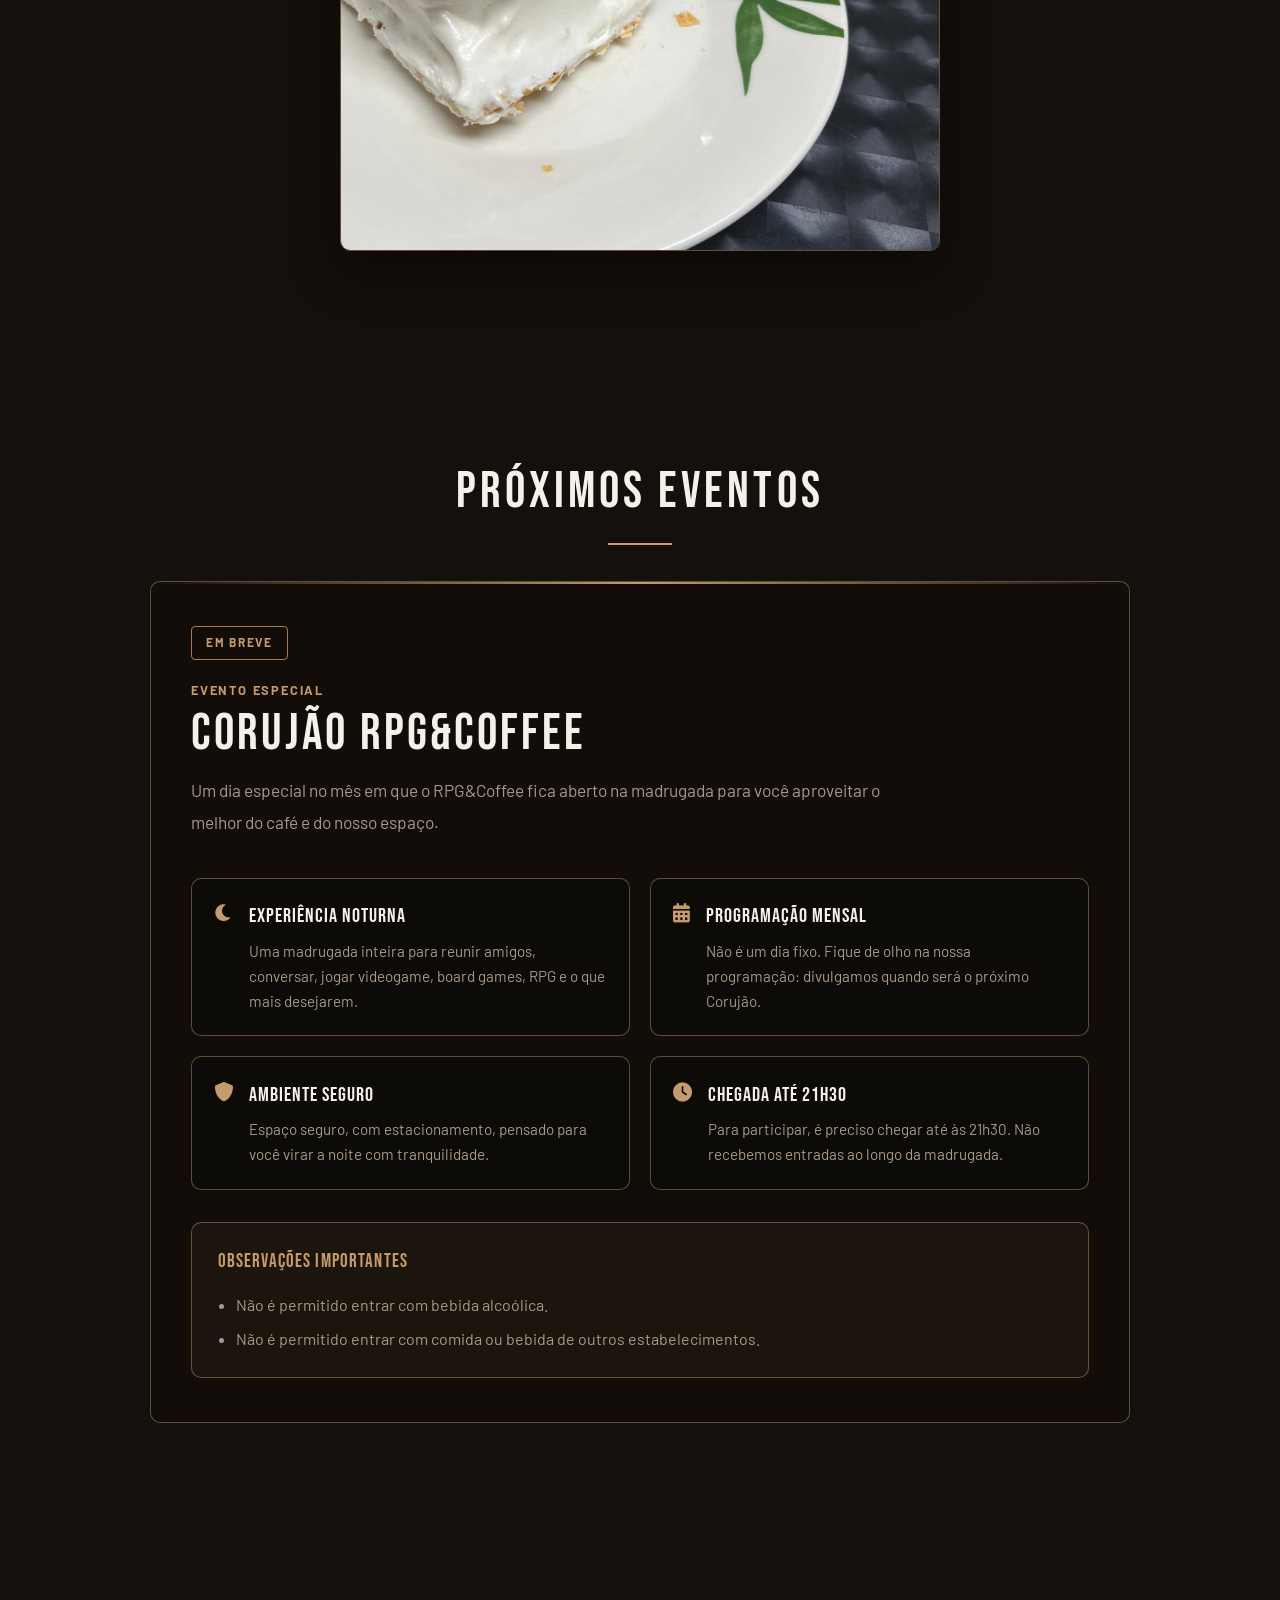
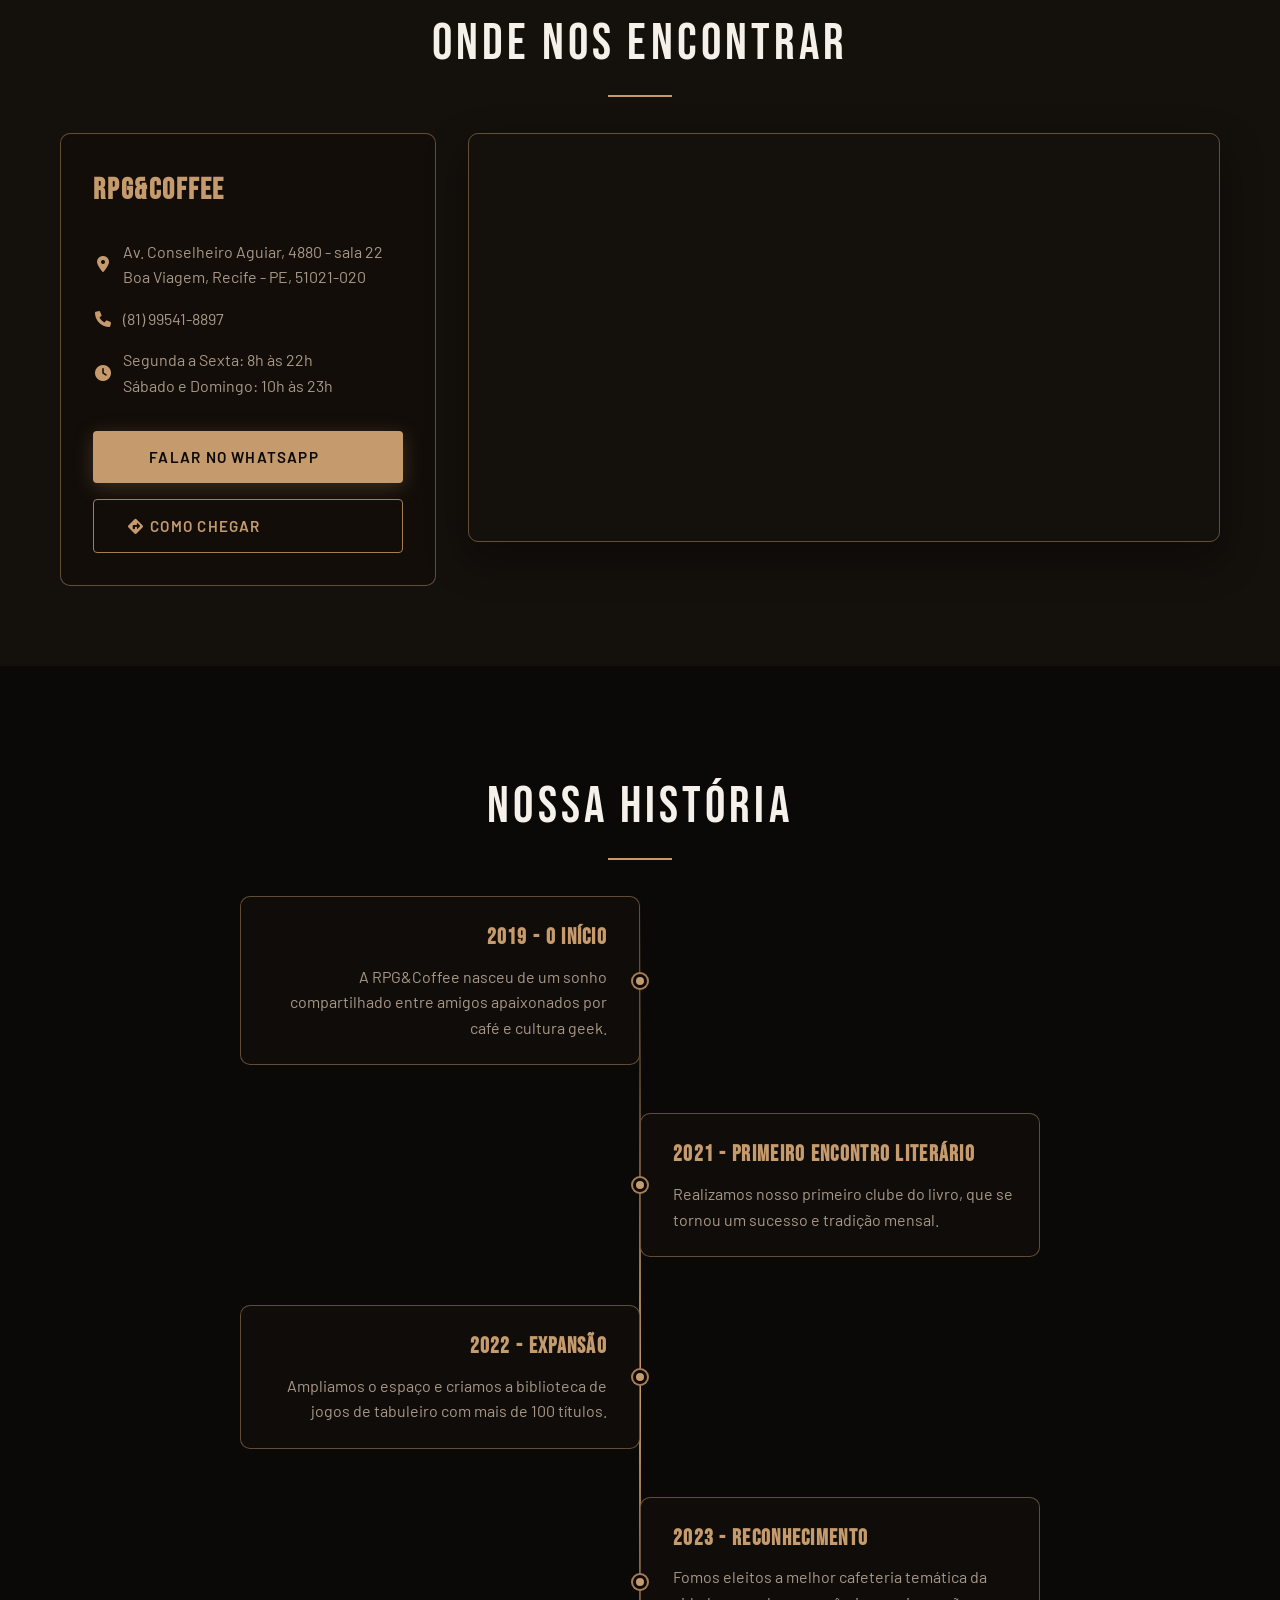
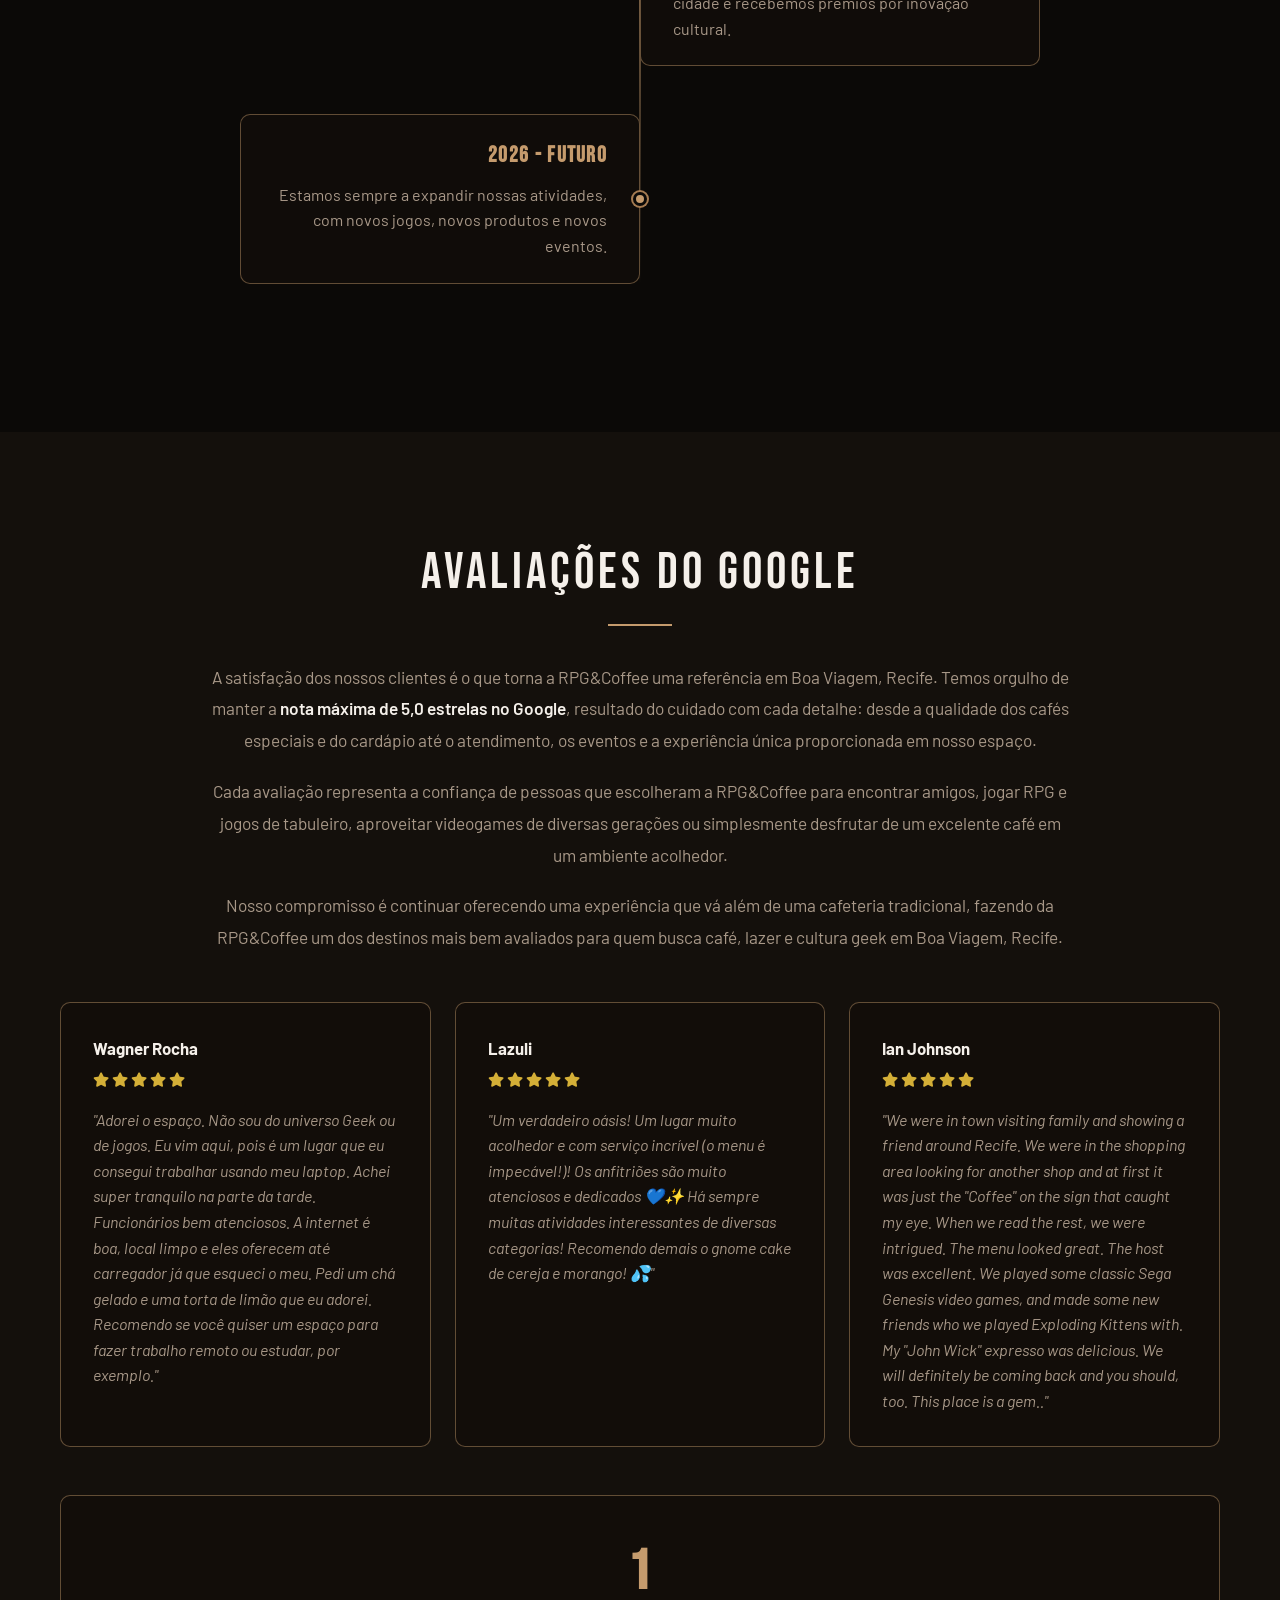
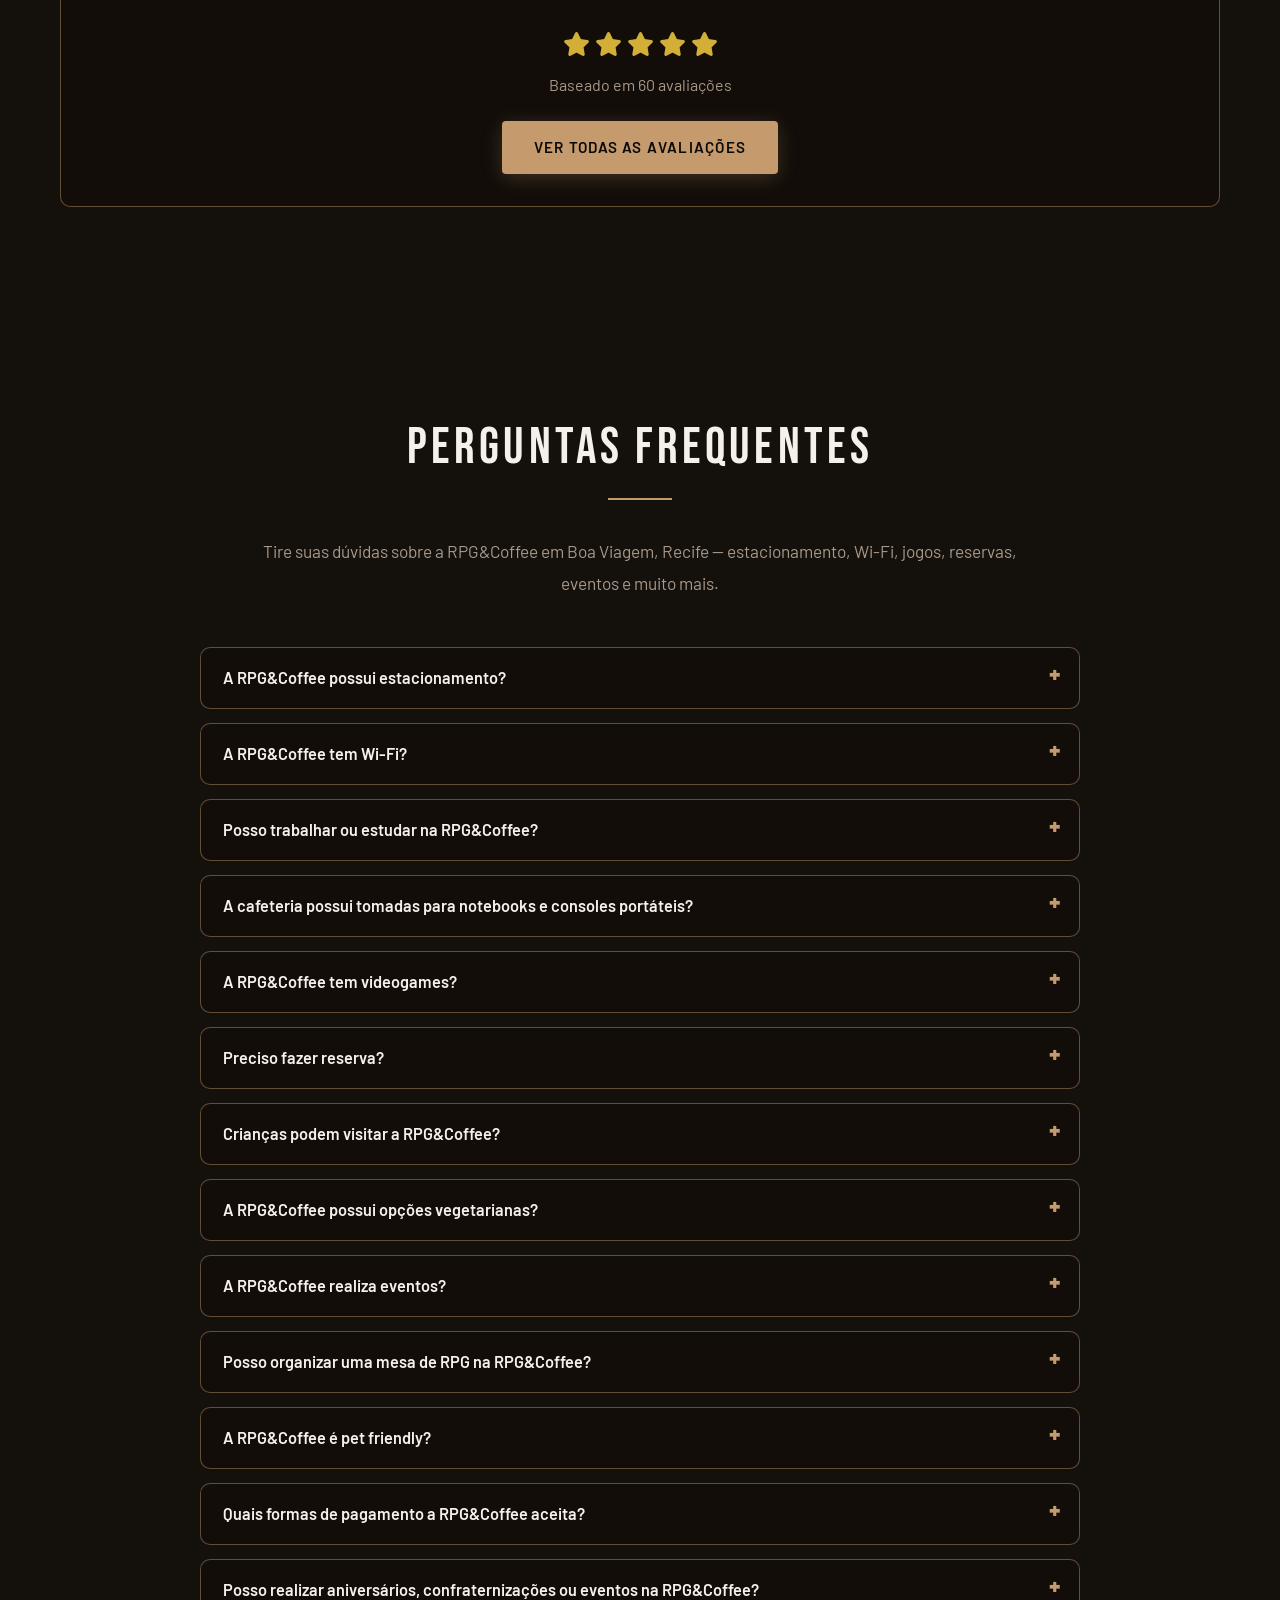
==== commit 5a7a5558: "Adicionar seção de FAQ nas homes em português e inglês. Inclui perguntas frequentes sobre estacionam" ====
--- a/index.html
+++ b/index.html
@@ -6,9 +6,26 @@
     <title>RPG&Coffee - Cafeteria & Encontros Literários</title>
     <link rel="icon" type="image/png" sizes="32x32" href="assets/favicon.png">
     <link rel="apple-touch-icon" sizes="180x180" href="assets/apple-touch-icon.png">
+    <link rel="alternate" hreflang="pt-BR" href="index.html">
+    <link rel="alternate" hreflang="en" href="en/">
     <link rel="stylesheet" href="styles.css">
     <link href="https://fonts.googleapis.com/css2?family=Barlow:wght@400;500;600;700&family=Bebas+Neue&display=swap" rel="stylesheet">
     <link rel="stylesheet" href="https://cdnjs.cloudflare.com/ajax/libs/font-awesome/6.0.0/css/all.min.css">
+    <script type="application/ld+json">
+    {
+      "@context": "https://schema.org",
+      "@type": "FAQPage",
+      "mainEntity": [
+        {"@type":"Question","name":"A RPG&Coffee possui estacionamento?","acceptedAnswer":{"@type":"Answer","text":"A RPG&Coffee está localizada em Boa Viagem, Recife, em uma região com diversas opções de estacionamento nas proximidades. Entre em contato para verificar a disponibilidade de vagas no estacionamento da cafeteria."}},
+        {"@type":"Question","name":"A RPG&Coffee tem Wi-Fi?","acceptedAnswer":{"@type":"Answer","text":"Sim. Disponibilizamos Wi-Fi gratuito de alta velocidade (1 Gbps) para todos os clientes."}},
+        {"@type":"Question","name":"Posso trabalhar ou estudar na RPG&Coffee?","acceptedAnswer":{"@type":"Answer","text":"Sim. A RPG&Coffee oferece ambiente confortável, internet de alta velocidade, mesas, tomadas e cardápio completo para trabalhar, estudar ou realizar reuniões."}},
+        {"@type":"Question","name":"A RPG&Coffee tem videogames?","acceptedAnswer":{"@type":"Answer","text":"Sim. Disponibilizamos PlayStation 2, 3, 4 e 5, Xbox 360, Xbox Series S com Game Pass, Nintendo Switch, Nintendo 64, fliperama e jogos retrô por emuladores."}},
+        {"@type":"Question","name":"Preciso fazer reserva?","acceptedAnswer":{"@type":"Answer","text":"Não é necessário para visitas comuns. Para grupos grandes, aniversários, eventos ou mesas de RPG, recomendamos reserva pelo WhatsApp."}},
+        {"@type":"Question","name":"A RPG&Coffee é pet friendly?","acceptedAnswer":{"@type":"Answer","text":"Sim. A RPG&Coffee é pet friendly. Pedimos que os pets permaneçam acompanhados de seus responsáveis."}},
+        {"@type":"Question","name":"É preciso pagar para jogar videogames ou jogos de tabuleiro?","acceptedAnswer":{"@type":"Answer","text":"Não. Os jogos e consoles podem ser utilizados gratuitamente pelos clientes que estiverem consumindo na cafeteria."}}
+      ]
+    }
+    </script>
 </head>
 <body>
     <!-- Header -->
@@ -28,6 +45,7 @@
                     <li><a href="#events">Eventos</a></li>
                     <li><a href="#timeline">História</a></li>
                     <li><a href="#reviews">Avaliações</a></li>
+                    <li><a href="#faq">FAQ</a></li>
                     <li><a href="#map">Localização</a></li>
                     <li><a href="#contact">Contato</a></li>
                 </ul>
@@ -49,6 +67,7 @@
             <div class="hero-buttons">
                 <a href="#about" class="btn btn-primary">Conheça Nossa História</a>
                 <a href="#contact" class="btn btn-secondary">Reserve sua Mesa</a>
+                <a href="en/" class="btn btn-lang" hreflang="en" lang="en">English</a>
             </div>
         </div>
     </section>
@@ -163,7 +182,8 @@
                 <div class="team-icon">
                     <i class="fas fa-users" aria-hidden="true"></i>
                 </div>
-                <p>Nossos profissionais são extensivamente treinados, passando por treinamentos de reciclagem sempre que necessário.</p>
+                <p>Nossa equipe é formada por profissionais capacitados e comprometidos em oferecer um atendimento acolhedor e uma experiência de alta qualidade em cada visita. Todos recebem treinamento contínuo e participam de reciclagens periódicas para garantir excelência no atendimento, no preparo dos alimentos e das bebidas e no cuidado com cada cliente.</p>
+                <p>Nosso cardápio também conta com o acompanhamento de um nutricionista, que auxilia na avaliação e no desenvolvimento das opções oferecidas, reforçando nosso compromisso com a qualidade, o equilíbrio e a segurança alimentar. Da recepção ao café servido na mesa, cada detalhe é pensado para que sua experiência na RPG&amp;Coffee, em Boa Viagem, Recife, seja sempre agradável e memorável.</p>
             </div>
         </div>
     </section>
@@ -173,6 +193,9 @@
         <div class="container">
             <h2 class="section-title">Nossos métodos de café</h2>
             <p class="coffee-methods-intro">Do espresso intenso aos métodos filtrados e extrações a frio, preparamos cada café para revelar aromas, sabores e experiências diferentes.</p>
+            <p class="coffee-methods-intro" style="margin-top:-2rem;margin-bottom:2.5rem;">
+                <a class="btn btn-secondary" href="guia-metodos-cafe.html">Abrir o Guia dos Métodos de Café</a>
+            </p>
 
             <div class="coffee-methods-grid">
                 <article class="coffee-method-card">
@@ -254,7 +277,7 @@
     <section id="activities" class="activities">
         <div class="container">
             <h2 class="section-title">Nossas Atividades</h2>
-            <p class="activities-subtitle">Programação dinâmica, consultar o status do instagram.</p>
+            <p class="activities-subtitle">Sempre há algo acontecendo na RPG&amp;Coffee! Nossa programação inclui cursos, eventos, mesas de RPG, encontros de jogos de tabuleiro, campeonatos e diversas atividades para reunir a comunidade. Como nossa agenda é atualizada constantemente, acompanhe nosso Instagram para conferir os próximos eventos e não perder nenhuma novidade.</p>
             <div class="activities-grid">
                 <div class="activity-card">
                     <div class="activity-icon">
@@ -292,7 +315,12 @@
     <section id="games" class="games">
         <div class="container">
             <h2 class="section-title">Games para todas as gerações</h2>
-            <p class="games-description">Trabalhamos com jogos para as principais plataformas do mercado, oferecendo opções para quem busca aventuras épicas, corridas, esportes, RPGs e muito mais. Seja nos consoles atuais ou nos videogames clássicos, nossa missão é conectar você aos jogos que marcaram gerações e criar novas experiências para todos os tipos de jogadores.</p>
+            <div class="games-description">
+                <p>Na RPG&amp;Coffee, em Boa Viagem, Recife, os videogames fazem parte da experiência. Disponibilizamos consoles de diferentes gerações para que você possa reviver grandes clássicos ou descobrir os lançamentos mais recentes, seja em uma partida rápida entre amigos ou durante horas de diversão.</p>
+                <p>Nossa coleção inclui <strong>PlayStation 2, PlayStation 3, PlayStation 4 e PlayStation 5</strong>, <strong>Xbox 360</strong>, <strong>Xbox Series S</strong> com acesso ao <strong>Game Pass</strong>, <strong>Nintendo Switch</strong>, <strong>Nintendo 64</strong>, além de um <strong>fliperama</strong> e uma seleção de <strong>jogos retrô por meio de emuladores</strong>, reunindo títulos que marcaram a história dos videogames.</p>
+                <p>Se você gosta de aventuras, RPGs, jogos de corrida, esportes, luta, plataforma, multiplayer local ou dos grandes clássicos que definiram gerações, sempre haverá algo para jogar. Nossa proposta é oferecer um ambiente confortável para reunir amigos, conhecer novos jogadores e compartilhar a paixão pelos videogames enquanto desfruta de cafés especiais, bebidas e do nosso cardápio.</p>
+                <p>Seja para reviver a nostalgia de um clássico, experimentar um exclusivo do PlayStation, disputar uma partida no Xbox, explorar os mundos da Nintendo ou descobrir novos jogos pelo Game Pass, a RPG&amp;Coffee é um ponto de encontro para quem ama videogames em Recife.</p>
+            </div>
 
             <div class="games-gallery">
                 <article class="game-card game-card-featured">
@@ -343,7 +371,10 @@
         <div class="container">
             <h2 class="section-title">Nossos Produtos</h2>
             <div class="products-description">
-                <p>Confira nosso cardápio diverso. Uma seleção abrangente de cafés, doces, salgados e especiarias únicas da casa como o Gnome cake. (Entre em contato para consultar preços e disponibilidade).</p>
+                <p>Descubra um cardápio preparado para acompanhar cada momento da sua visita. Na RPG&amp;Coffee, em Boa Viagem, Recife, você encontra cafés especiais preparados em diferentes métodos de extração, bebidas quentes e geladas, sobremesas, bolos, tortas, doces, salgados, lanches e diversas opções para saborear enquanto joga, estuda, trabalha ou encontra os amigos.</p>
+                <p>Além dos clássicos, oferecemos criações exclusivas da casa, como o nosso famoso <strong>Gnome Cake</strong>, desenvolvido para tornar sua experiência ainda mais especial. Nosso cardápio está em constante evolução, com novidades sazonais e opções cuidadosamente elaboradas para oferecer sabor, qualidade e variedade.</p>
+                <p>Como parte do nosso compromisso com a excelência, o desenvolvimento e a avaliação do cardápio contam com o acompanhamento de um <strong>nutricionista</strong>, contribuindo para o equilíbrio das receitas, a qualidade dos ingredientes e a segurança alimentar em cada produto servido.</p>
+                <p>Visite a RPG&amp;Coffee para conhecer o cardápio completo, consultar preços e descobrir novos sabores em um ambiente pensado para quem ama café, boa gastronomia e momentos inesquecíveis.</p>
             </div>
             
             <!-- Carrossel de Produtos -->
@@ -595,6 +626,11 @@
     <section id="reviews" class="reviews">
         <div class="container">
             <h2 class="section-title">Avaliações do Google</h2>
+            <div class="reviews-description">
+                <p>A satisfação dos nossos clientes é o que torna a RPG&amp;Coffee uma referência em Boa Viagem, Recife. Temos orgulho de manter a <strong>nota máxima de 5,0 estrelas no Google</strong>, resultado do cuidado com cada detalhe: desde a qualidade dos cafés especiais e do cardápio até o atendimento, os eventos e a experiência única proporcionada em nosso espaço.</p>
+                <p>Cada avaliação representa a confiança de pessoas que escolheram a RPG&amp;Coffee para encontrar amigos, jogar RPG e jogos de tabuleiro, aproveitar videogames de diversas gerações ou simplesmente desfrutar de um excelente café em um ambiente acolhedor.</p>
+                <p>Nosso compromisso é continuar oferecendo uma experiência que vá além de uma cafeteria tradicional, fazendo da RPG&amp;Coffee um dos destinos mais bem avaliados para quem busca café, lazer e cultura geek em Boa Viagem, Recife.</p>
+            </div>
             <div class="reviews-grid">
                 <div class="review-card">
                     <div class="review-header">
@@ -661,6 +697,116 @@
                     <p>Baseado em 60 avaliações</p>
                 </div>
                 <a href="#" class="btn btn-primary">Ver todas as avaliações</a>
+            </div>
+        </div>
+    </section>
+
+    <!-- FAQ Section -->
+    <section id="faq" class="faq">
+        <div class="container">
+            <h2 class="section-title">Perguntas frequentes</h2>
+            <p class="faq-intro">Tire suas dúvidas sobre a RPG&amp;Coffee em Boa Viagem, Recife — estacionamento, Wi-Fi, jogos, reservas, eventos e muito mais.</p>
+
+            <div class="faq-list">
+                <details class="faq-item">
+                    <summary>A RPG&amp;Coffee possui estacionamento?</summary>
+                    <div class="faq-answer">
+                        <p>A RPG&amp;Coffee está localizada em Boa Viagem, Recife, em uma região com diversas opções de estacionamento nas proximidades, facilitando o acesso de quem vem de carro para aproveitar nossa cafeteria, eventos e atividades. Mas para garantir, entre em contato para verificar a disponibilidade de vagas no estacionamento da cafeteria.</p>
+                    </div>
+                </details>
+
+                <details class="faq-item">
+                    <summary>A RPG&amp;Coffee tem Wi-Fi?</summary>
+                    <div class="faq-answer">
+                        <p>Sim! Disponibilizamos Wi-Fi gratuito de alta velocidade (1 Gbps) para todos os clientes. Nossa conexão é ideal para trabalhar remotamente, estudar, assistir a filmes e séries, participar de reuniões online ou jogar com baixa latência.</p>
+                    </div>
+                </details>
+
+                <details class="faq-item">
+                    <summary>Posso trabalhar ou estudar na RPG&amp;Coffee?</summary>
+                    <div class="faq-answer">
+                        <p>Claro! A RPG&amp;Coffee foi pensada para ser um ambiente confortável e acolhedor para quem deseja trabalhar, estudar ou realizar reuniões. Além de internet de alta velocidade, oferecemos um espaço tranquilo, mesas confortáveis, tomadas e um cardápio completo de cafés especiais, bebidas e refeições.</p>
+                    </div>
+                </details>
+
+                <details class="faq-item">
+                    <summary>A cafeteria possui tomadas para notebooks e consoles portáteis?</summary>
+                    <div class="faq-answer">
+                        <p>Sim! Disponibilizamos tomadas em diversos pontos da cafeteria para que você possa utilizar notebooks, tablets, celulares e consoles portáteis com tranquilidade durante sua visita.</p>
+                    </div>
+                </details>
+
+                <details class="faq-item">
+                    <summary>A RPG&amp;Coffee tem videogames?</summary>
+                    <div class="faq-answer">
+                        <p>Sim! Somos uma cafeteria para quem também ama videogames. Na RPG&amp;Coffee você encontra uma das maiores seleções de videogames disponíveis em uma cafeteria de Boa Viagem, Recife.</p>
+                        <p>Nossa estrutura inclui PlayStation 2, PlayStation 3, PlayStation 4, PlayStation 5, Xbox 360, Xbox Series S com Game Pass, Nintendo Switch, Nintendo 64, fliperama e uma ampla coleção de jogos retrô por meio de emuladores, garantindo diversão para jogadores de todas as idades e estilos.</p>
+                    </div>
+                </details>
+
+                <details class="faq-item">
+                    <summary>Preciso fazer reserva?</summary>
+                    <div class="faq-answer">
+                        <p>Não é necessário. Você pode simplesmente chegar e aproveitar a RPG&amp;Coffee. No entanto, para grupos grandes, aniversários, eventos ou mesas de RPG, recomendamos realizar uma reserva antecipadamente pelo WhatsApp para garantir maior conforto.</p>
+                    </div>
+                </details>
+
+                <details class="faq-item">
+                    <summary>Crianças podem visitar a RPG&amp;Coffee?</summary>
+                    <div class="faq-answer">
+                        <p>Sim! A RPG&amp;Coffee é um ambiente familiar e recebe visitantes de todas as idades. Contamos com jogos, livros, filmes e atividades adequadas para crianças, adolescentes e adultos, tornando o espaço ideal para famílias.</p>
+                    </div>
+                </details>
+
+                <details class="faq-item">
+                    <summary>A RPG&amp;Coffee possui opções vegetarianas?</summary>
+                    <div class="faq-answer">
+                        <p>Sim! Nosso cardápio conta com opções vegetarianas. Como a disponibilidade pode variar, recomendamos entrar em contato pelo WhatsApp para consultar as opções disponíveis no dia da sua visita.</p>
+                    </div>
+                </details>
+
+                <details class="faq-item">
+                    <summary>A RPG&amp;Coffee realiza eventos?</summary>
+                    <div class="faq-answer">
+                        <p>Sim! Promovemos regularmente mesas de RPG, campeonatos, encontros de jogos de tabuleiro, cursos, oficinas e diversos eventos voltados para a comunidade geek e apaixonados por café. Para conferir a programação atualizada, acompanhe nosso Instagram ou entre em contato pelo WhatsApp.</p>
+                    </div>
+                </details>
+
+                <details class="faq-item">
+                    <summary>Posso organizar uma mesa de RPG na RPG&amp;Coffee?</summary>
+                    <div class="faq-answer">
+                        <p>Com certeza! A RPG&amp;Coffee já recebe diversas campanhas de RPG de mesa e incentiva a formação de novos grupos. Se você procura uma mesa para participar ou deseja reservar um espaço para mestrar sua própria campanha, entre em contato conosco pelo WhatsApp. Será um prazer ajudar você a reunir seu grupo.</p>
+                    </div>
+                </details>
+
+                <details class="faq-item">
+                    <summary>A RPG&amp;Coffee é pet friendly?</summary>
+                    <div class="faq-answer">
+                        <p>Sim! A RPG&amp;Coffee é um espaço pet friendly e seu companheiro de quatro patas é muito bem-vindo para aproveitar a visita com você. Pedimos apenas que os pets permaneçam acompanhados de seus responsáveis para garantir o conforto de todos os clientes.</p>
+                        <p>Exceto cavalos. Eles costumam não ter muita sorte nas nossas mesas de RPG. 🐴🎲</p>
+                    </div>
+                </details>
+
+                <details class="faq-item">
+                    <summary>Quais formas de pagamento a RPG&amp;Coffee aceita?</summary>
+                    <div class="faq-answer">
+                        <p>Aceitamos Pix, cartões de crédito e débito das principais bandeiras, oferecendo praticidade e segurança para que você aproveite sua visita sem preocupações.</p>
+                    </div>
+                </details>
+
+                <details class="faq-item">
+                    <summary>Posso realizar aniversários, confraternizações ou eventos na RPG&amp;Coffee?</summary>
+                    <div class="faq-answer">
+                        <p>Sim! A RPG&amp;Coffee é um excelente espaço para aniversários, confraternizações, encontros de empresas, mesas de RPG, campeonatos, clubes de leitura e eventos em geral. Entre em contato pelo WhatsApp para verificar disponibilidade, conhecer as opções e realizar sua reserva.</p>
+                    </div>
+                </details>
+
+                <details class="faq-item">
+                    <summary>É preciso pagar para jogar videogames ou jogos de tabuleiro?</summary>
+                    <div class="faq-answer">
+                        <p>Não. Todos os jogos de tabuleiro, videogames e consoles disponíveis na RPG&amp;Coffee podem ser utilizados gratuitamente pelos clientes que estiverem consumindo em nossa cafeteria. Nossa proposta é oferecer um ambiente onde você possa relaxar, jogar, encontrar amigos e aproveitar uma boa comida e um excelente café enquanto se diverte.</p>
+                    </div>
+                </details>
             </div>
         </div>
     </section>
@@ -744,10 +890,12 @@
                         <li><a href="#bookstore">Livraria</a></li>
                         <li><a href="#team">Equipe</a></li>
                         <li><a href="#coffee-methods">Métodos de café</a></li>
+                        <li><a href="guia-metodos-cafe.html">Guia dos métodos</a></li>
                         <li><a href="#activities">Atividades</a></li>
                         <li><a href="#games">Games</a></li>
                         <li><a href="#products">Produtos</a></li>
                         <li><a href="#events">Eventos</a></li>
+                        <li><a href="#faq">FAQ</a></li>
                     </ul>
                 </div>
                 <div class="footer-section">
--- a/styles.css
+++ b/styles.css
@@ -273,6 +273,19 @@
     transform: translateY(-2px);
 }
 
+.btn-lang {
+    background: transparent;
+    color: var(--text-muted);
+    border: 1px solid var(--border);
+    padding: 12px 22px;
+}
+
+.btn-lang:hover {
+    color: var(--gold);
+    border-color: var(--gold);
+    transform: translateY(-2px);
+}
+
 /* Section Titles */
 .section-title {
     text-align: center;
@@ -563,8 +576,12 @@
 
 .team-panel p {
     color: var(--text-muted);
-    font-size: 1.15rem;
+    font-size: 1.08rem;
     line-height: 1.85;
+}
+
+.team-panel p + p {
+    margin-top: 1.25rem;
 }
 
 /* Coffee methods */
@@ -663,13 +680,15 @@
 }
 
 .activities-subtitle {
+    max-width: 860px;
+    margin: 0 auto 3rem;
     text-align: center;
-    font-size: 1.05rem;
-    color: var(--gold);
-    font-weight: 500;
-    letter-spacing: 0.06em;
-    text-transform: uppercase;
-    margin-bottom: 3rem;
+    font-size: 1.08rem;
+    color: var(--text-muted);
+    font-weight: 400;
+    letter-spacing: 0.01em;
+    line-height: 1.8;
+    text-transform: none;
 }
 
 .activities-grid {
@@ -757,6 +776,19 @@
     font-size: 1.08rem;
     line-height: 1.85;
     text-align: center;
+}
+
+.games-description p {
+    margin-bottom: 1.15rem;
+}
+
+.games-description p:last-child {
+    margin-bottom: 0;
+}
+
+.games-description strong {
+    color: var(--text);
+    font-weight: 600;
 }
 
 .games-gallery {
@@ -908,7 +940,17 @@
 .products-description p {
     font-size: 1.1rem;
     color: var(--text-muted);
-    line-height: 1.8;
+    line-height: 1.85;
+    margin-bottom: 1.15rem;
+}
+
+.products-description p:last-child {
+    margin-bottom: 0;
+}
+
+.products-description strong {
+    color: var(--text);
+    font-weight: 600;
 }
 
 .products-carousel {
@@ -1342,6 +1384,28 @@
     background: var(--bg-elevated);
 }
 
+.reviews-description {
+    max-width: 860px;
+    margin: 0 auto 3rem;
+    text-align: center;
+}
+
+.reviews-description p {
+    color: var(--text-muted);
+    font-size: 1.08rem;
+    line-height: 1.85;
+    margin-bottom: 1.15rem;
+}
+
+.reviews-description p:last-child {
+    margin-bottom: 0;
+}
+
+.reviews-description strong {
+    color: var(--text);
+    font-weight: 600;
+}
+
 .reviews-grid {
     display: grid;
     grid-template-columns: repeat(auto-fit, minmax(300px, 1fr));
@@ -1421,6 +1485,91 @@
 .contact {
     padding: var(--section-pad);
     background: var(--bg);
+}
+
+/* FAQ */
+.faq {
+    padding: var(--section-pad);
+    background: var(--bg-elevated);
+}
+
+.faq-intro {
+    max-width: 760px;
+    margin: 0 auto 3rem;
+    text-align: center;
+    color: var(--text-muted);
+    font-size: 1.08rem;
+    line-height: 1.8;
+}
+
+.faq-list {
+    max-width: 880px;
+    margin: 0 auto;
+    display: grid;
+    gap: 0.85rem;
+}
+
+.faq-item {
+    border: 1px solid var(--border);
+    border-radius: var(--radius);
+    background: var(--bg-card);
+    overflow: hidden;
+    transition: border-color 0.25s ease;
+}
+
+.faq-item[open] {
+    border-color: var(--gold);
+}
+
+.faq-item summary {
+    cursor: pointer;
+    list-style: none;
+    padding: 1.15rem 3rem 1.15rem 1.35rem;
+    position: relative;
+    color: var(--text);
+    font-weight: 600;
+    font-size: 1.02rem;
+    line-height: 1.45;
+}
+
+.faq-item summary::-webkit-details-marker {
+    display: none;
+}
+
+.faq-item summary::after {
+    content: '+';
+    position: absolute;
+    right: 1.25rem;
+    top: 50%;
+    transform: translateY(-50%);
+    color: var(--gold);
+    font-family: var(--font-display);
+    font-size: 1.6rem;
+    line-height: 1;
+}
+
+.faq-item[open] summary::after {
+    content: '–';
+}
+
+.faq-item summary:focus-visible {
+    outline: 2px solid var(--gold);
+    outline-offset: -2px;
+}
+
+.faq-answer {
+    padding: 0 1.35rem 1.35rem;
+}
+
+.faq-answer p {
+    color: var(--text-muted);
+    font-size: 1rem;
+    line-height: 1.75;
+    margin-bottom: 0.85rem;
+}
+
+.faq-answer p:last-child {
+    margin-bottom: 0;
 }
 
 .contact-content {
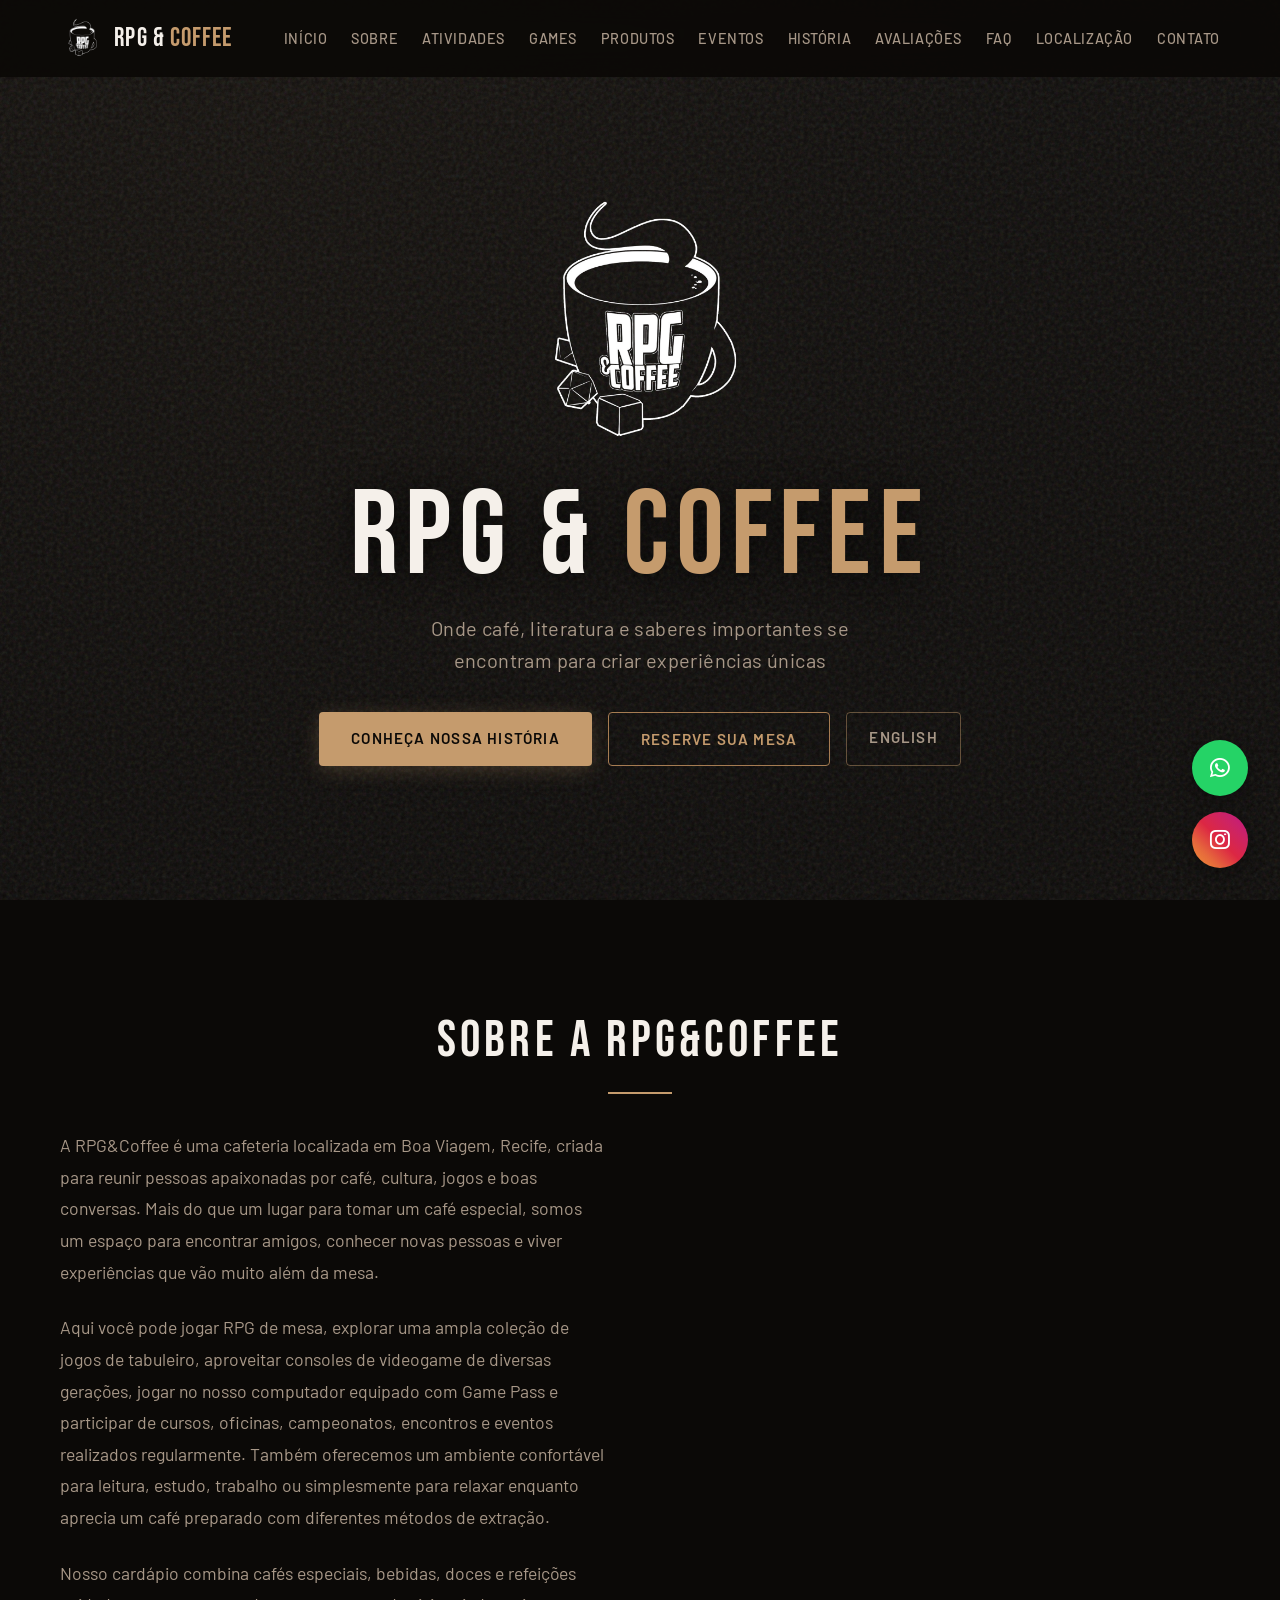
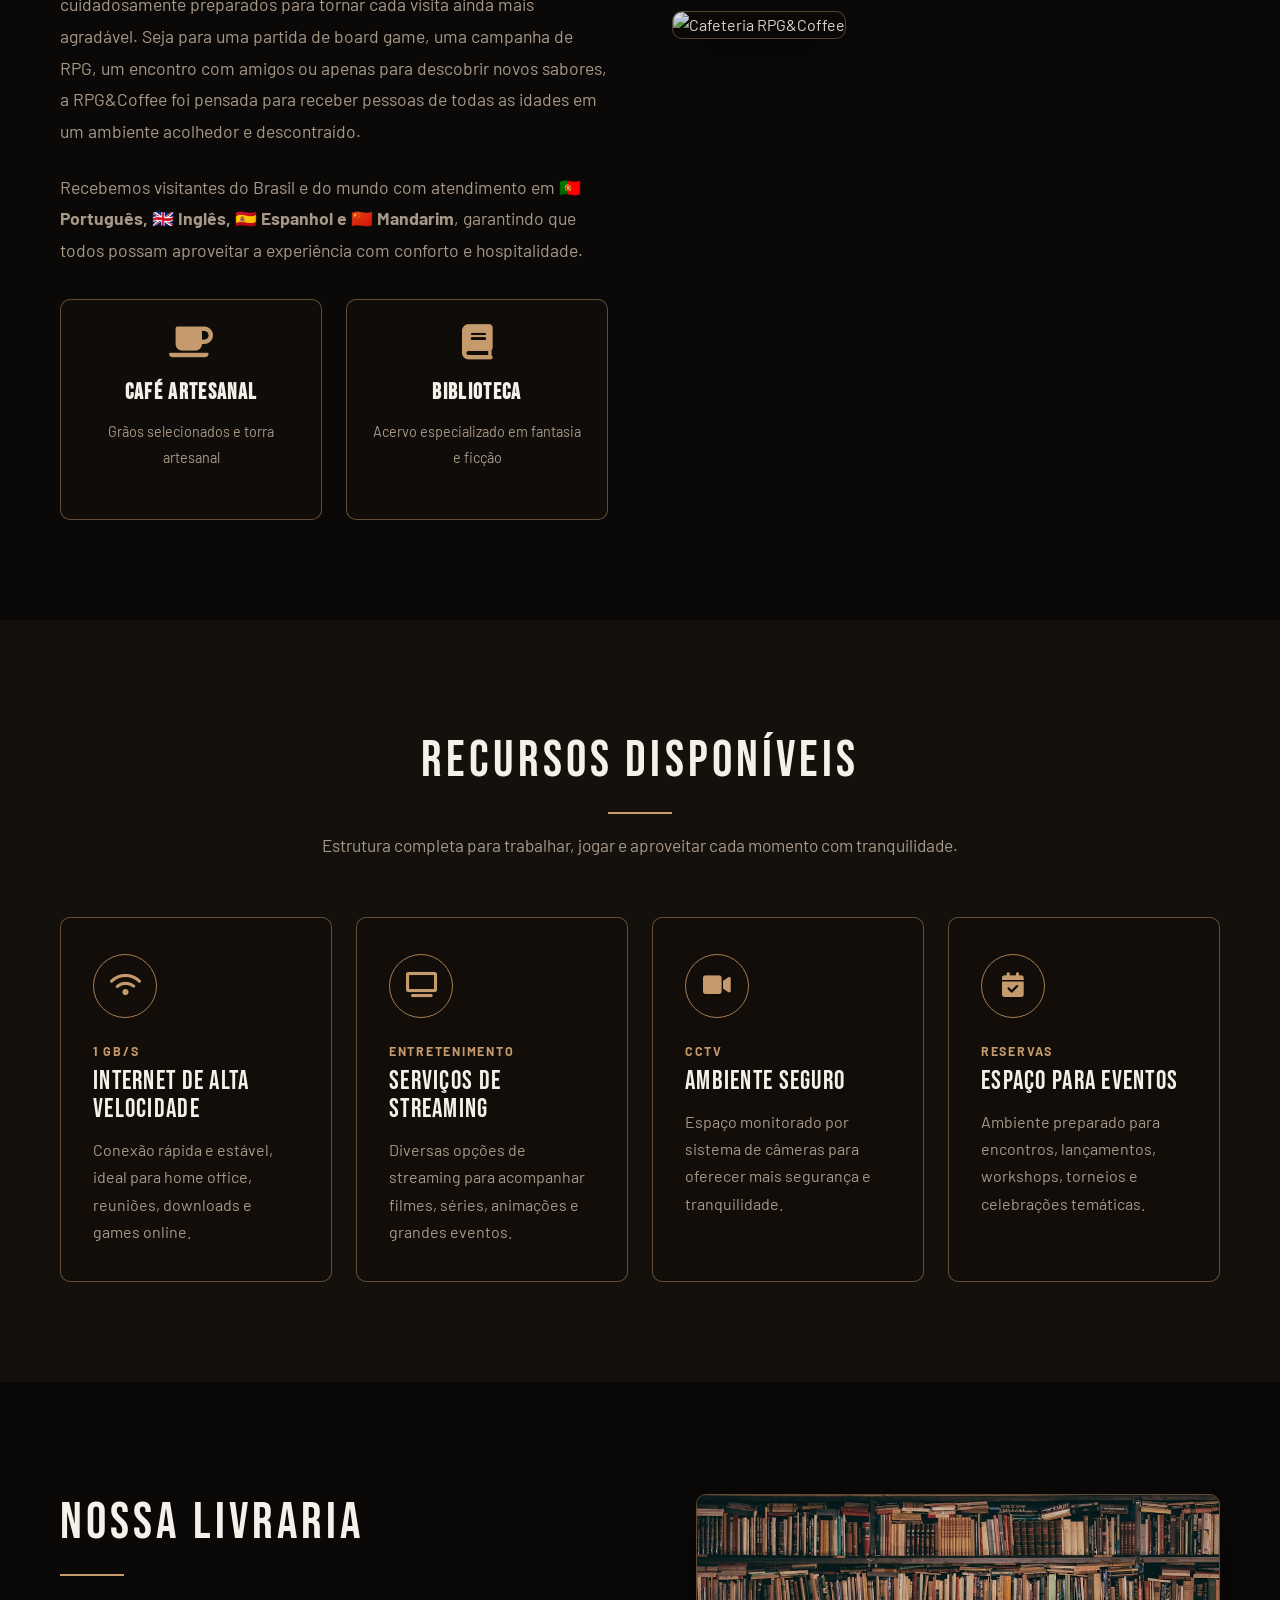
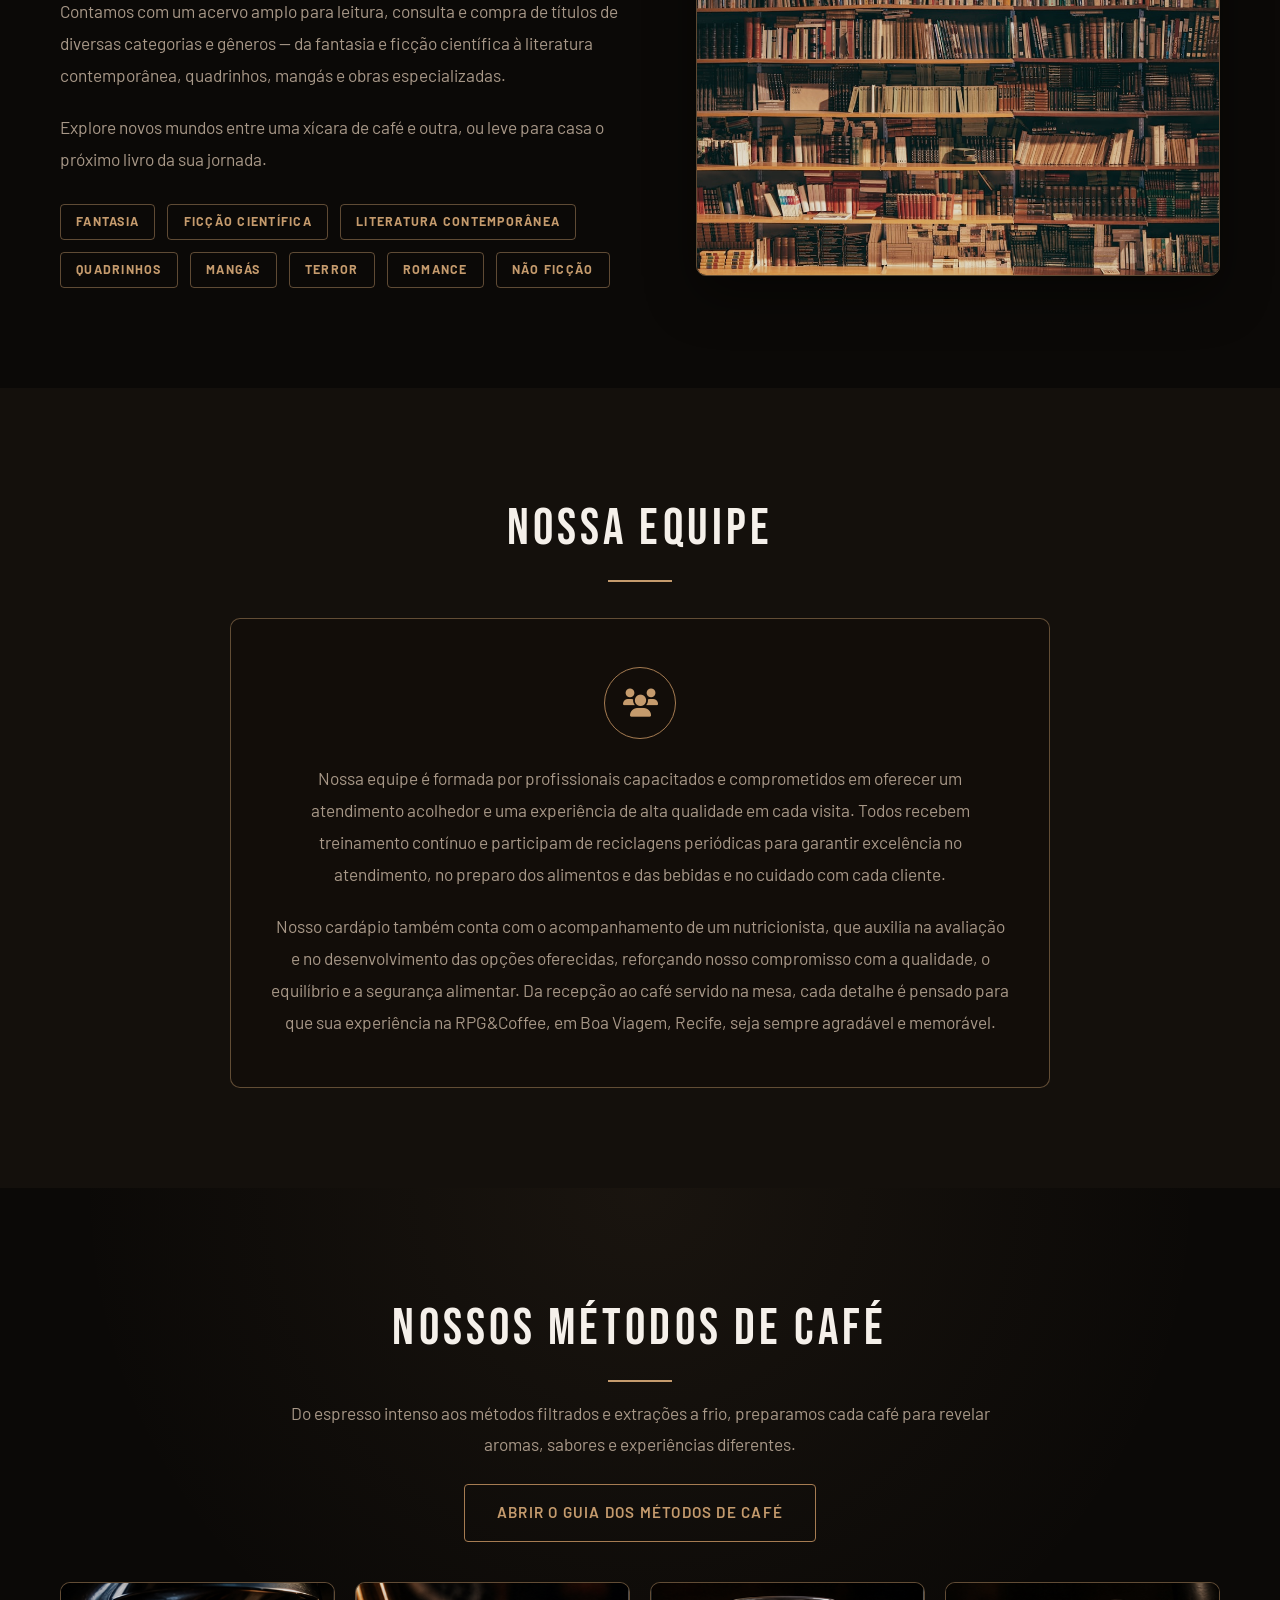
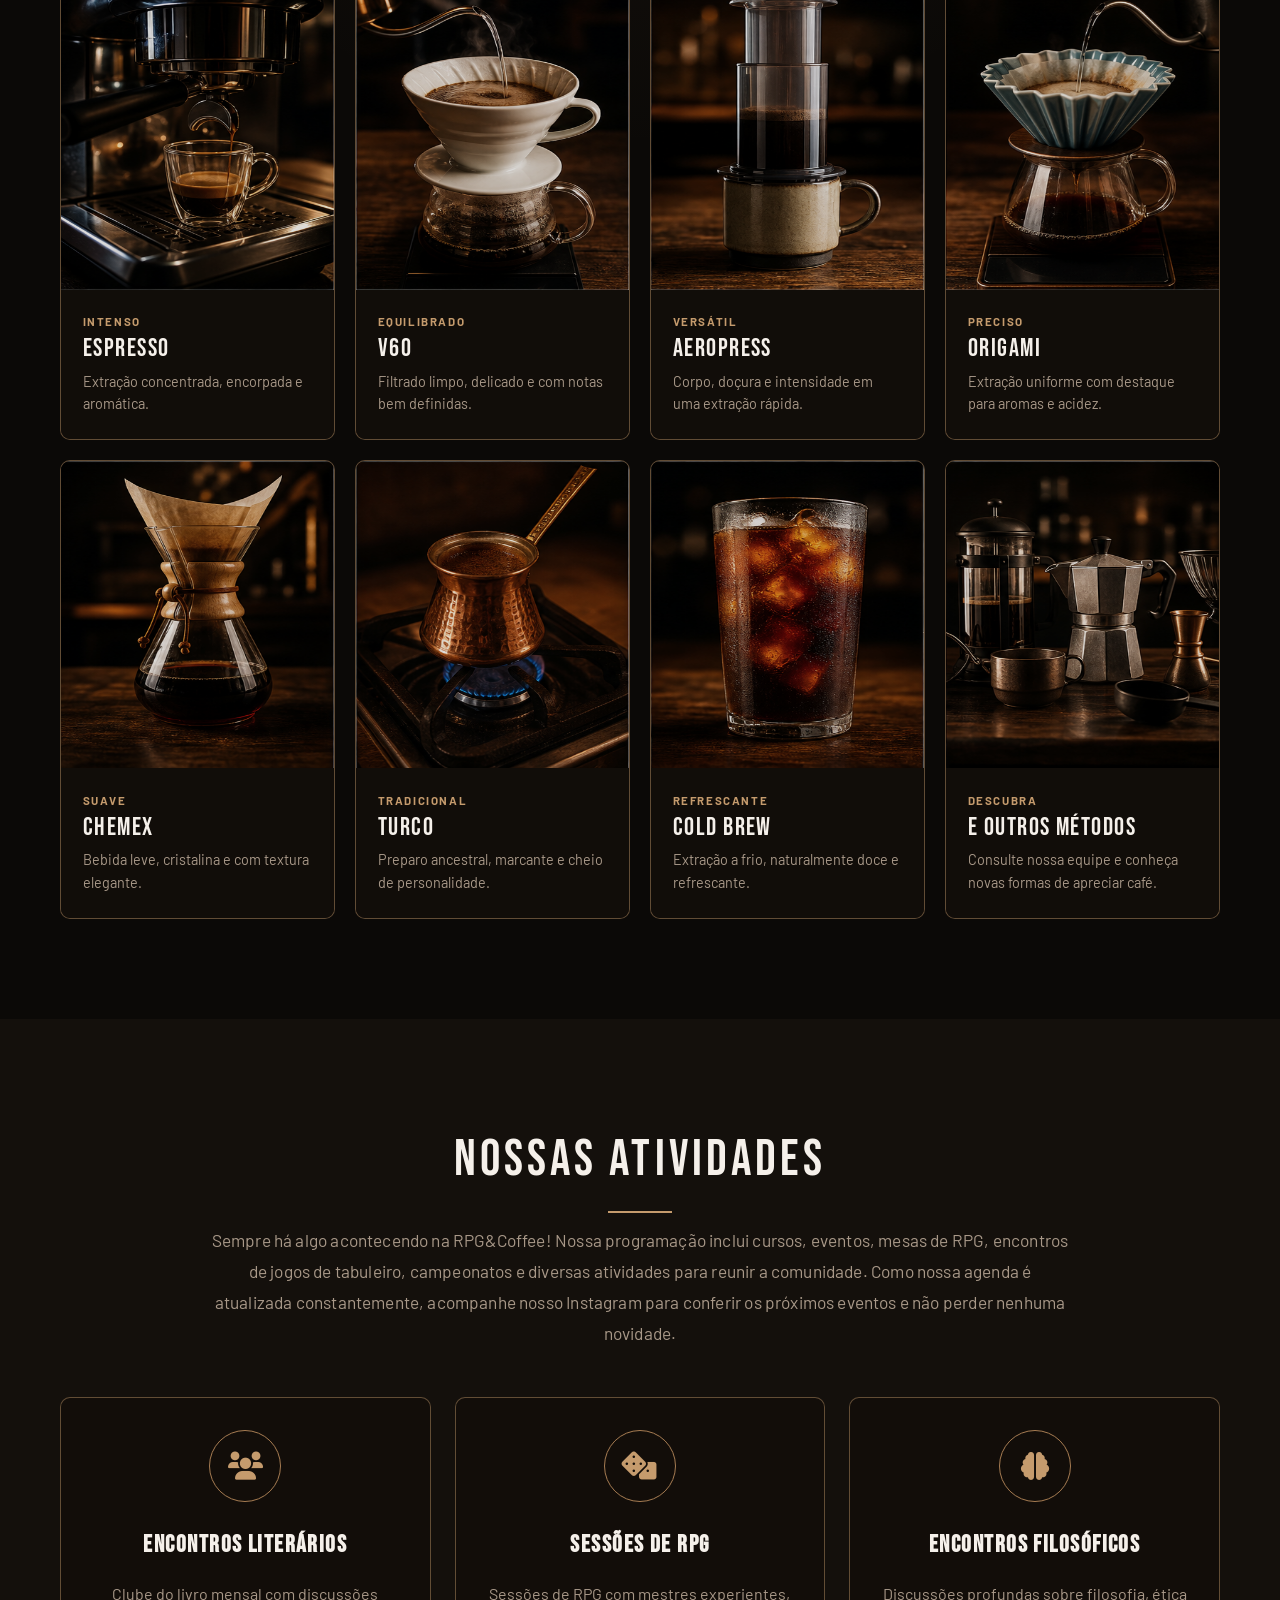
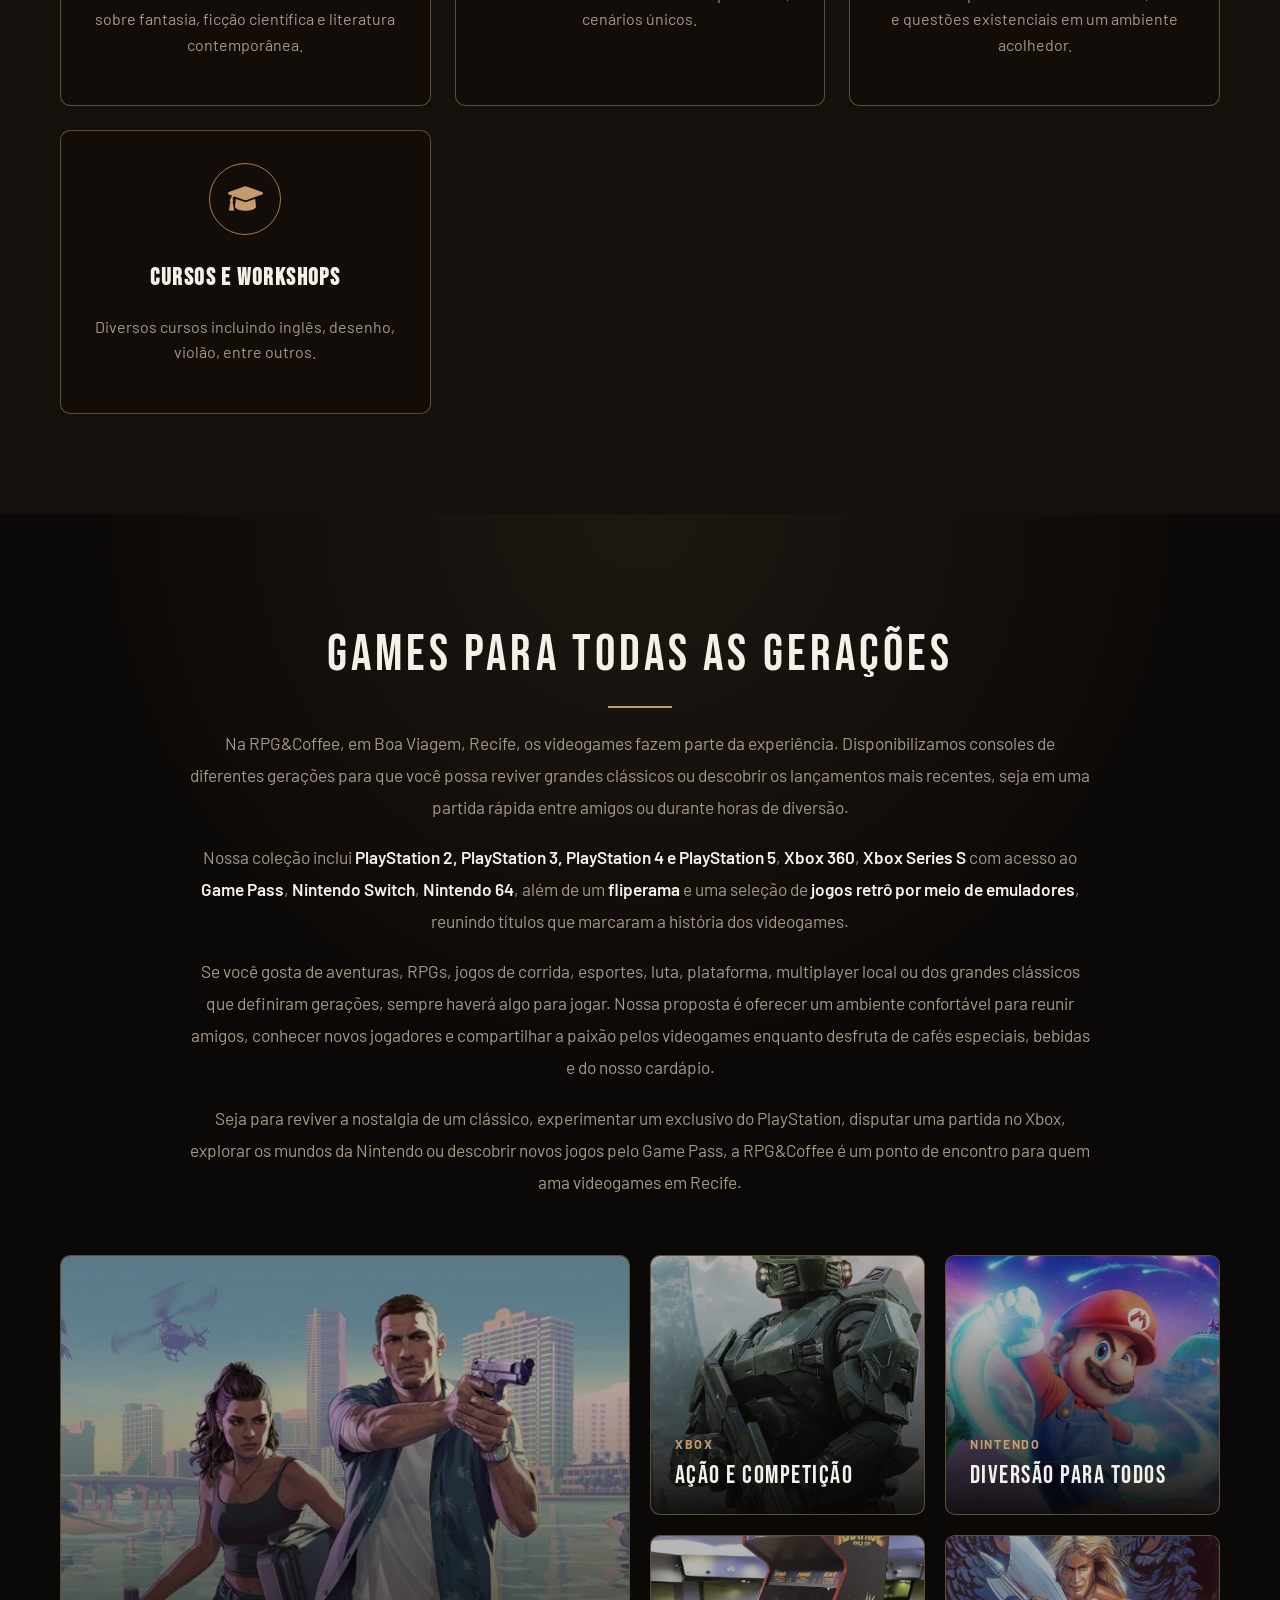
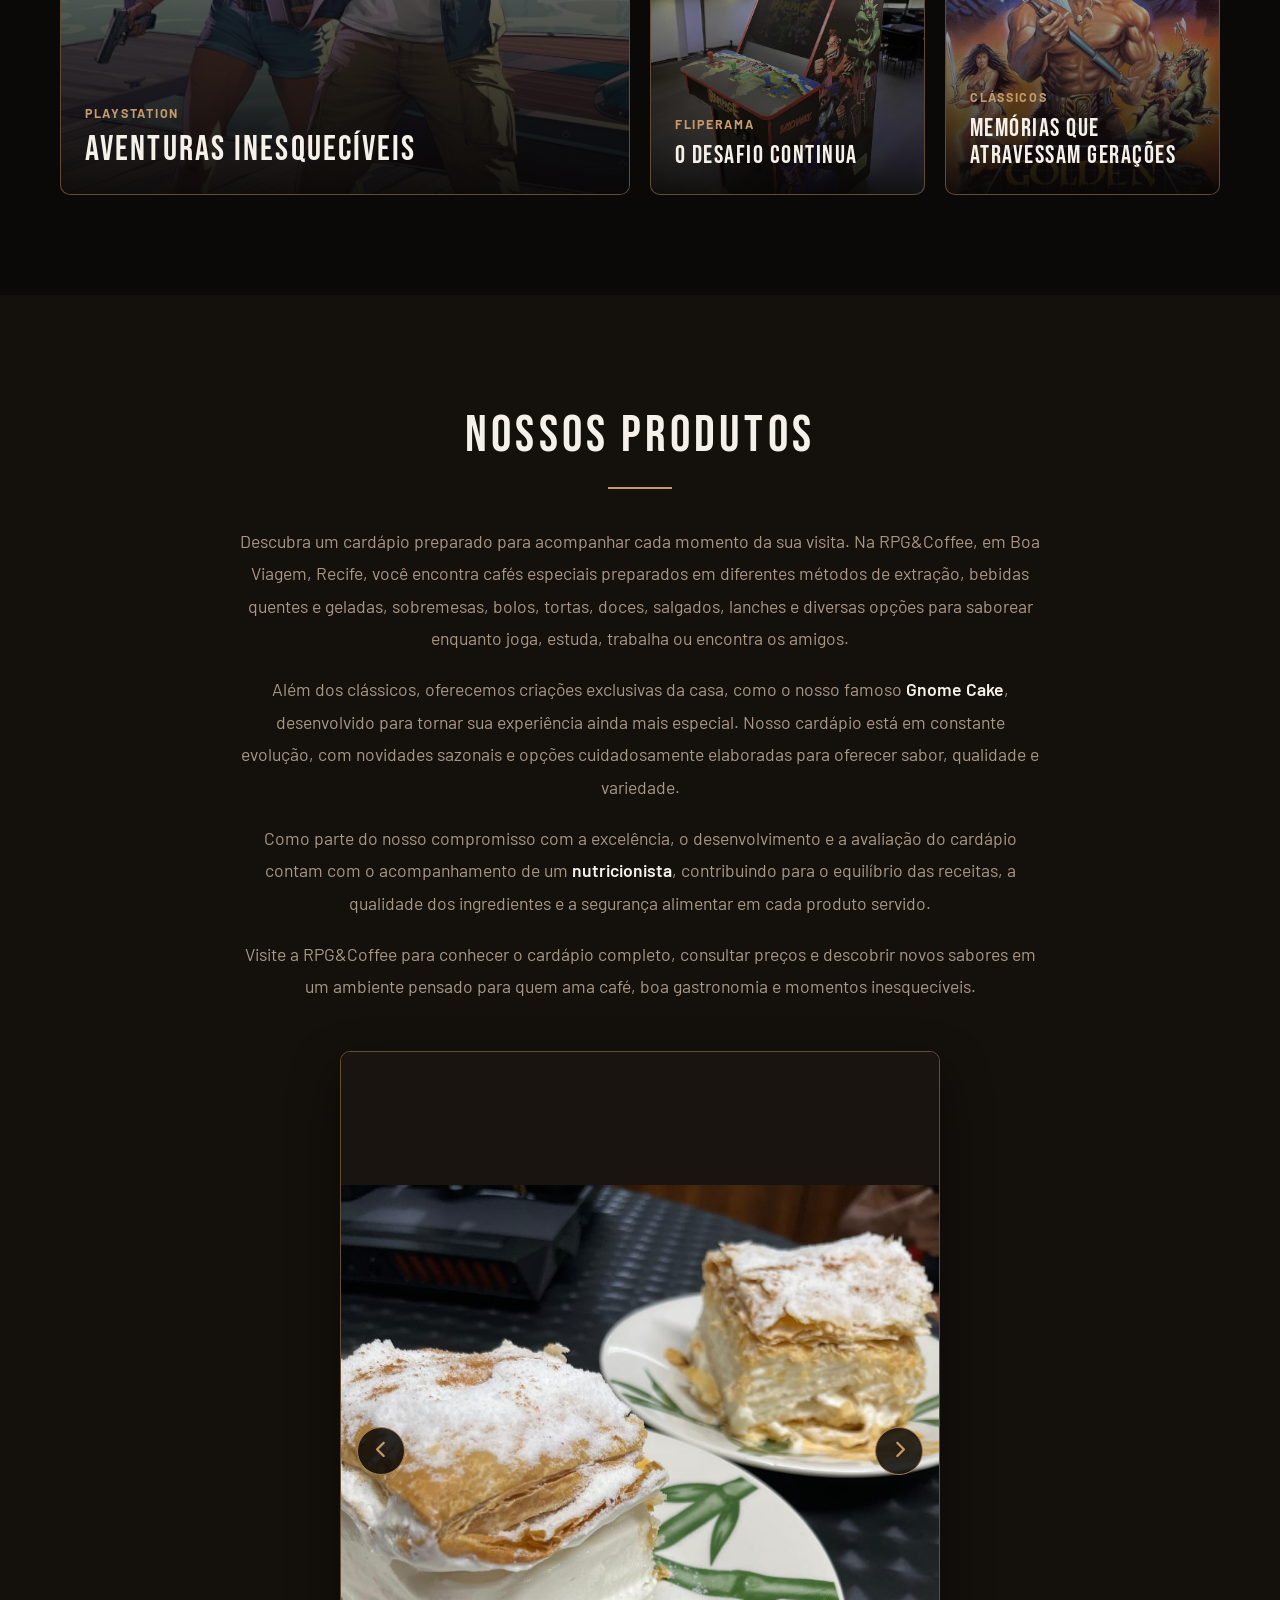
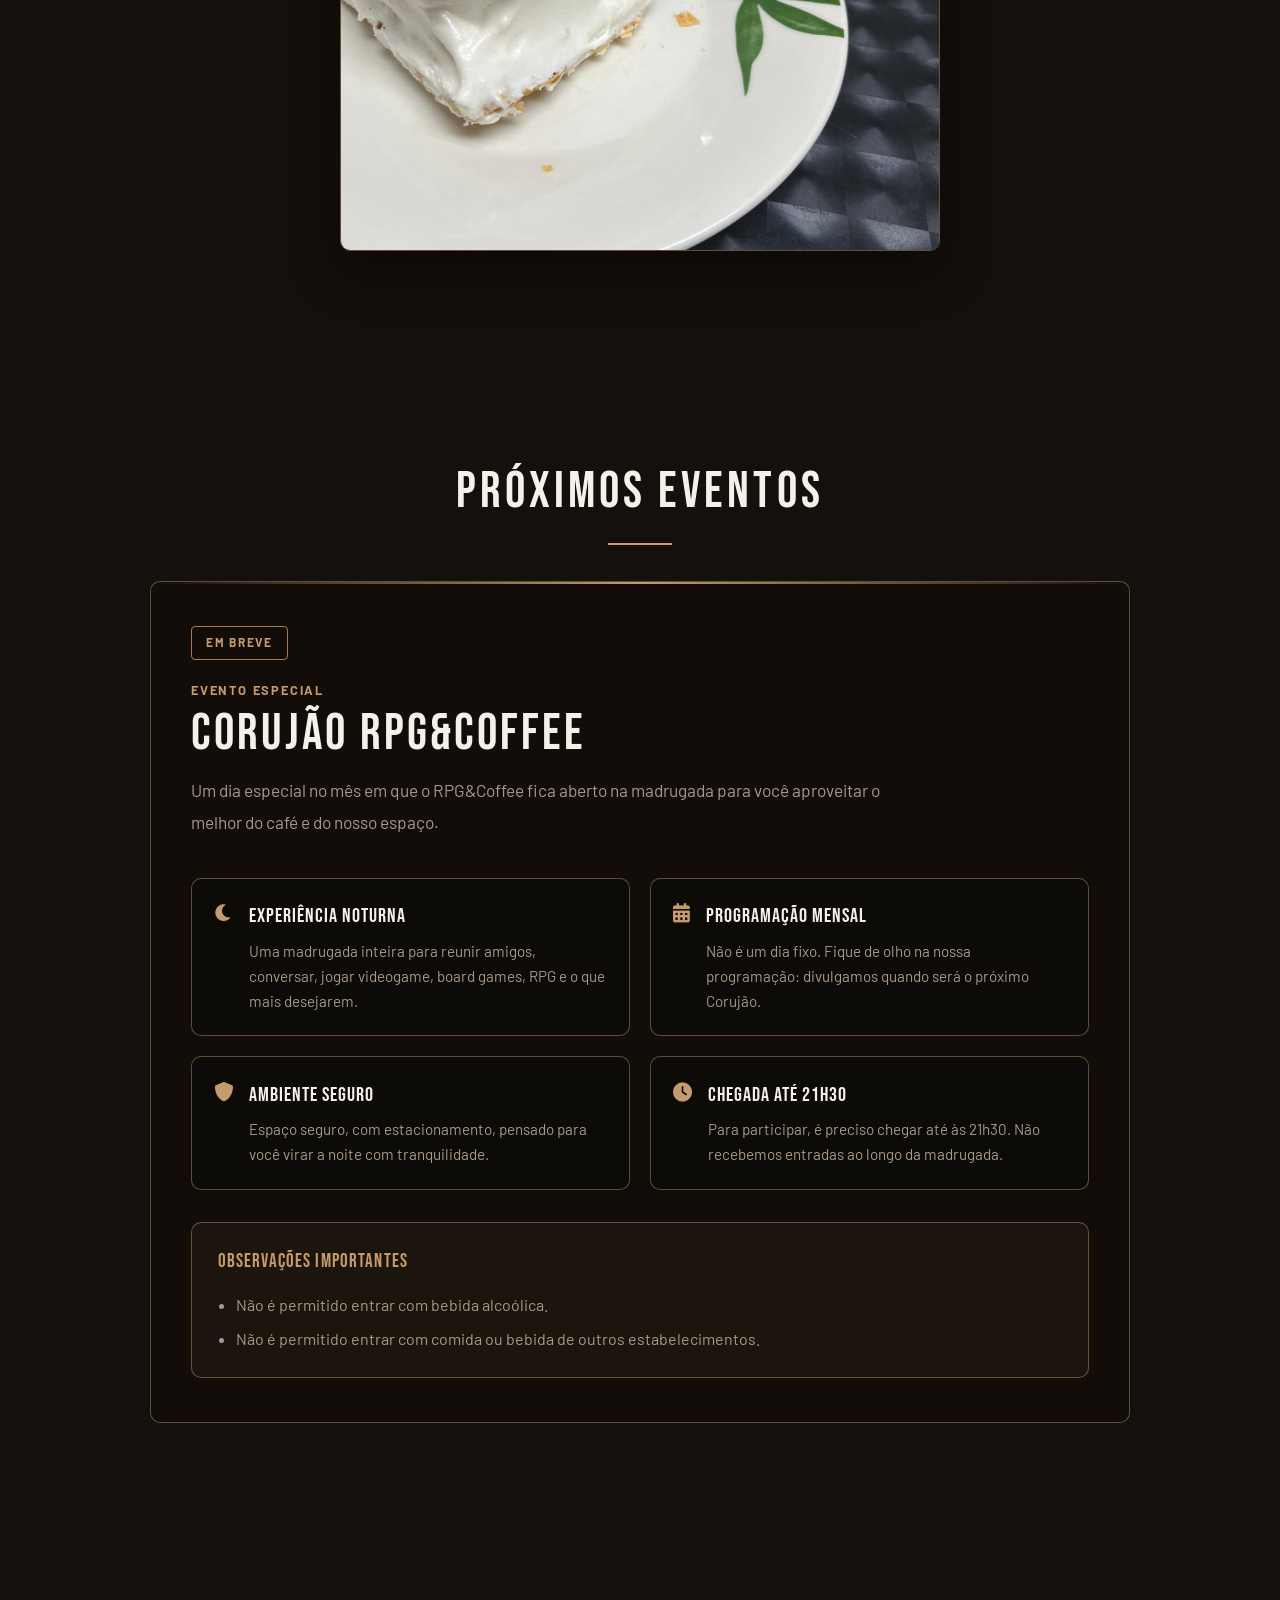
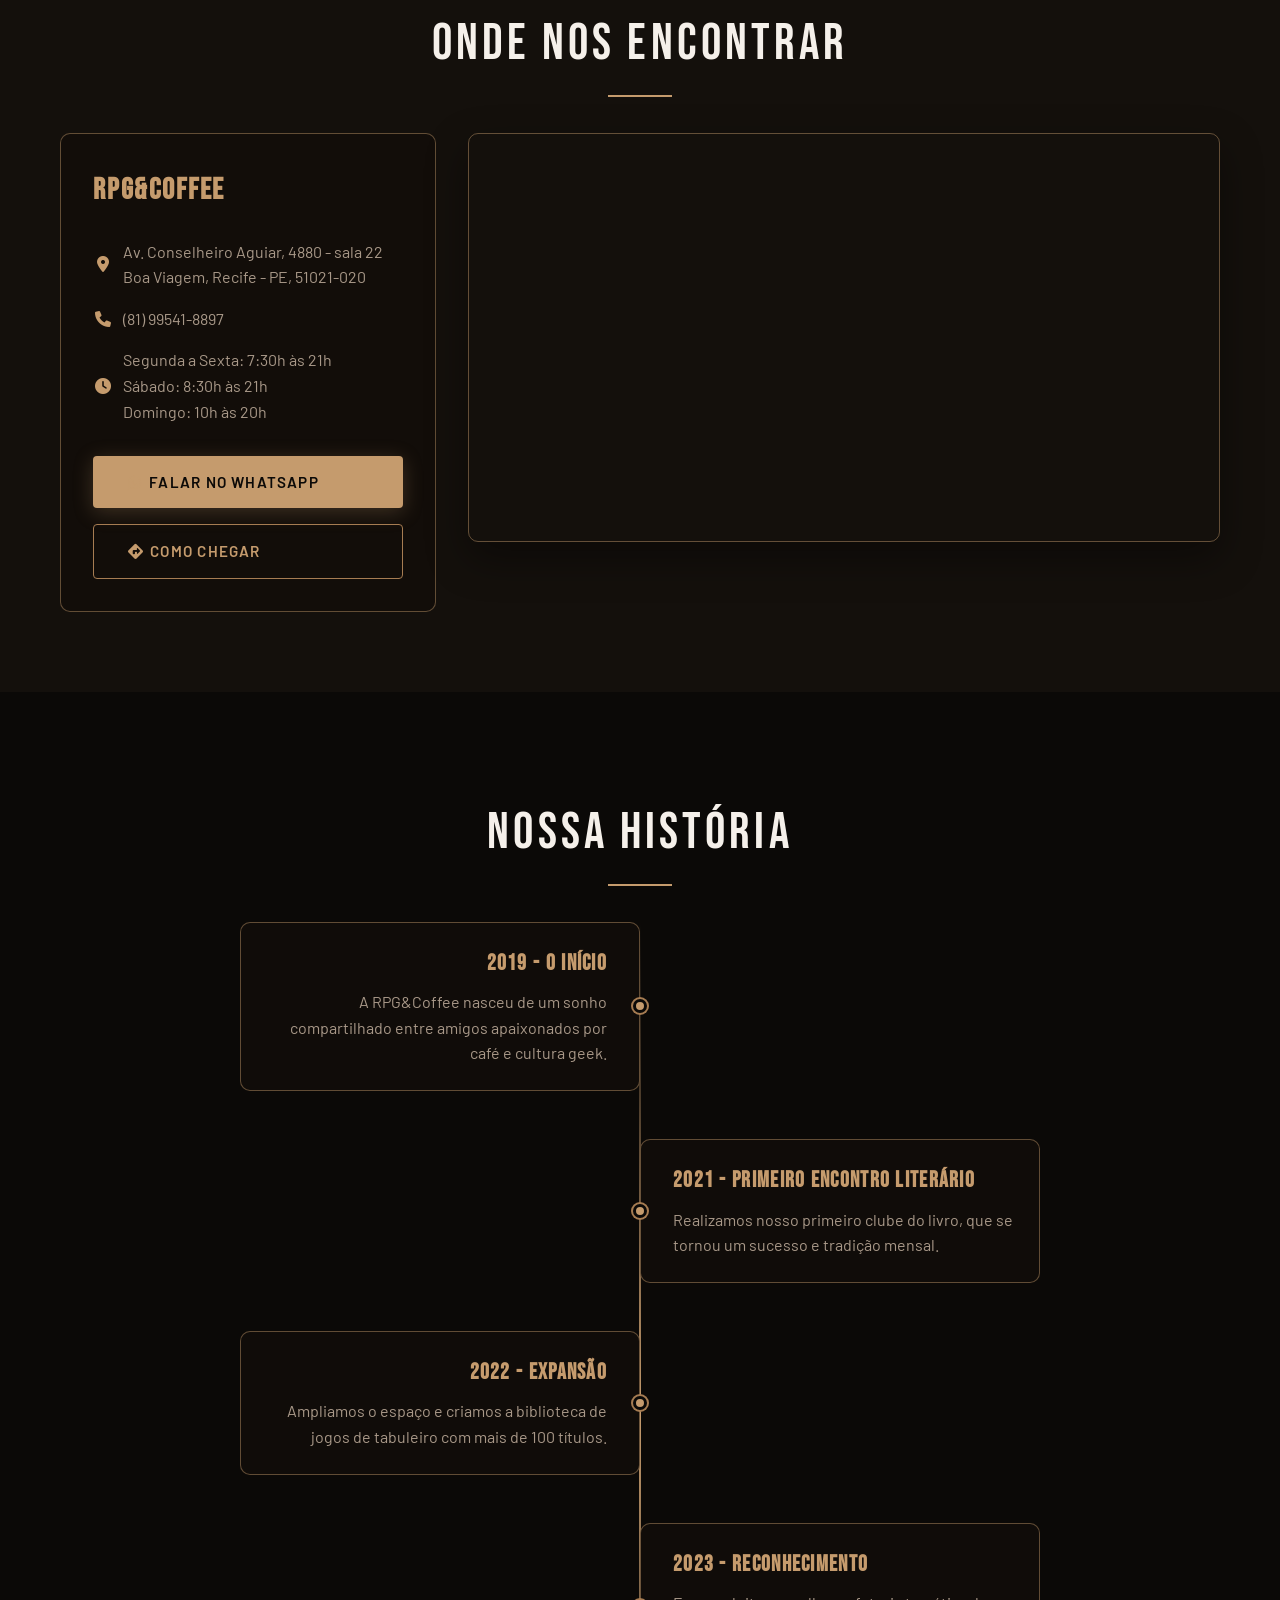
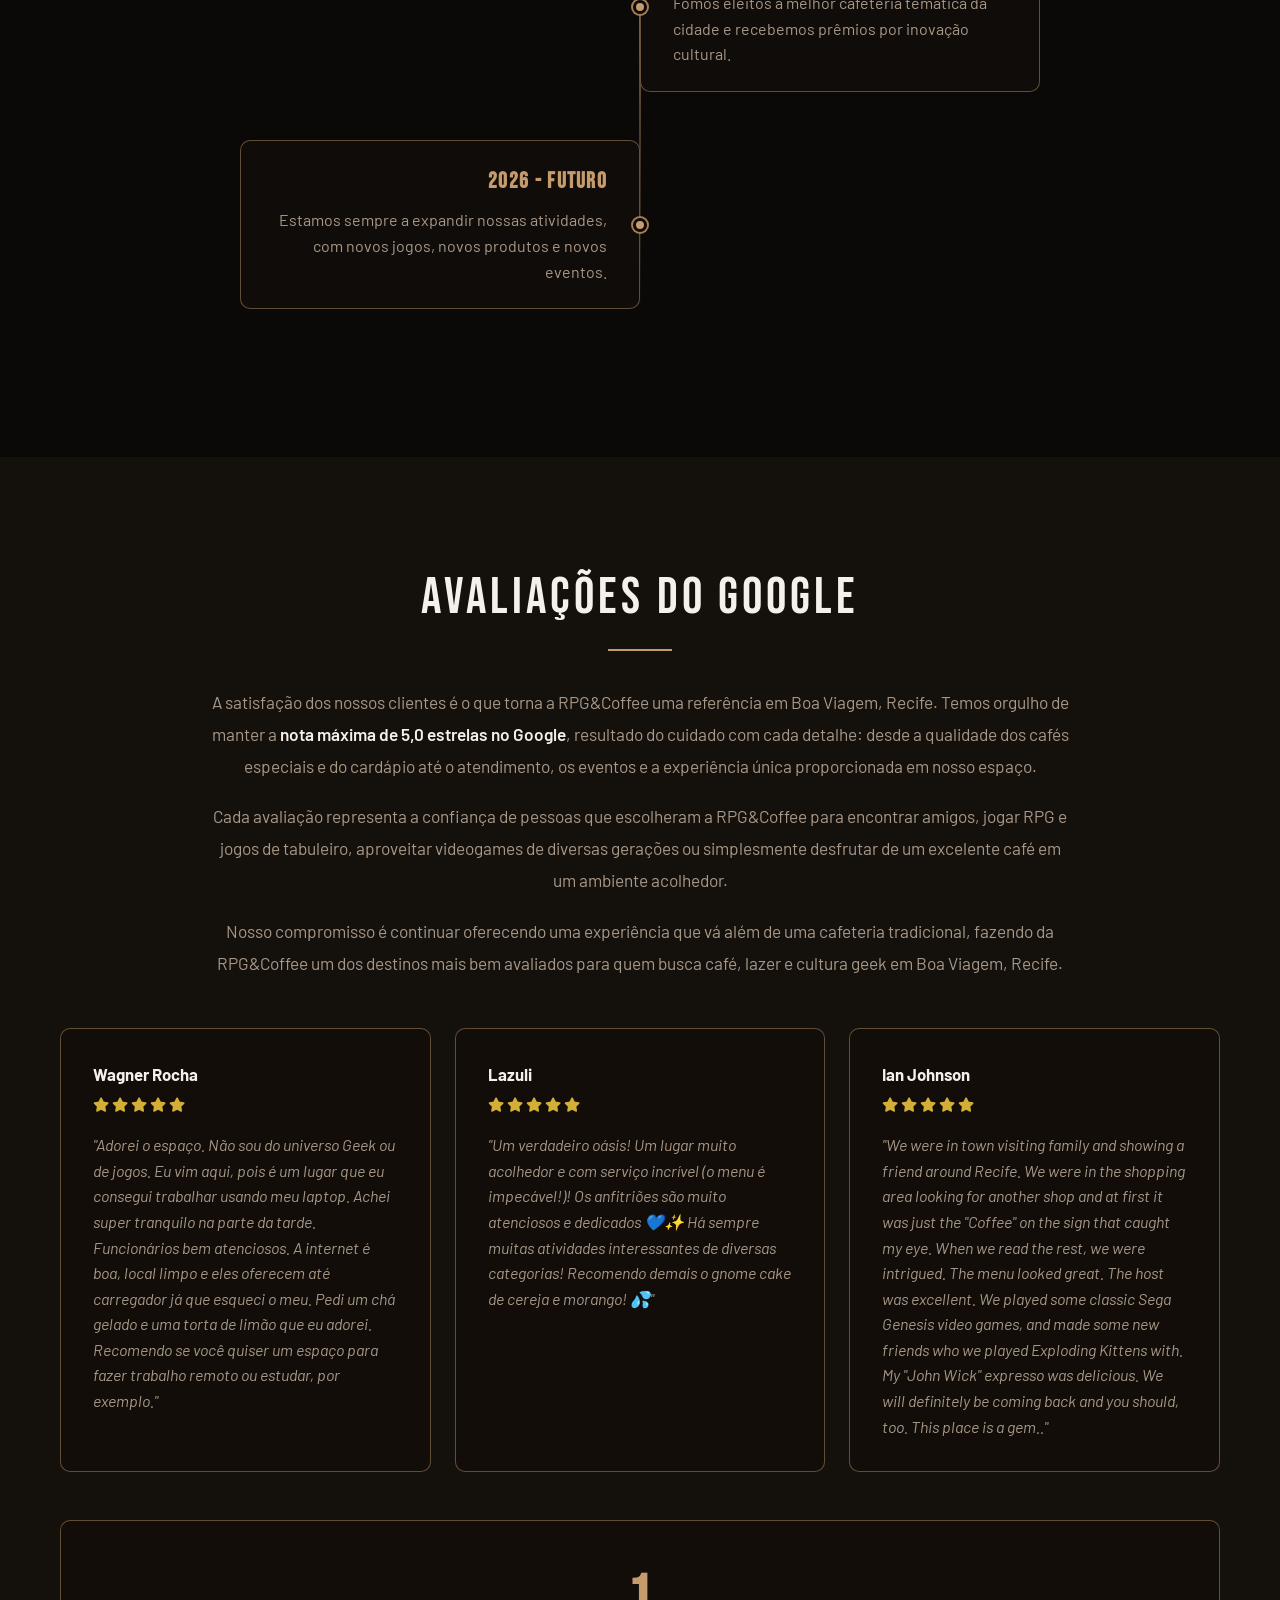
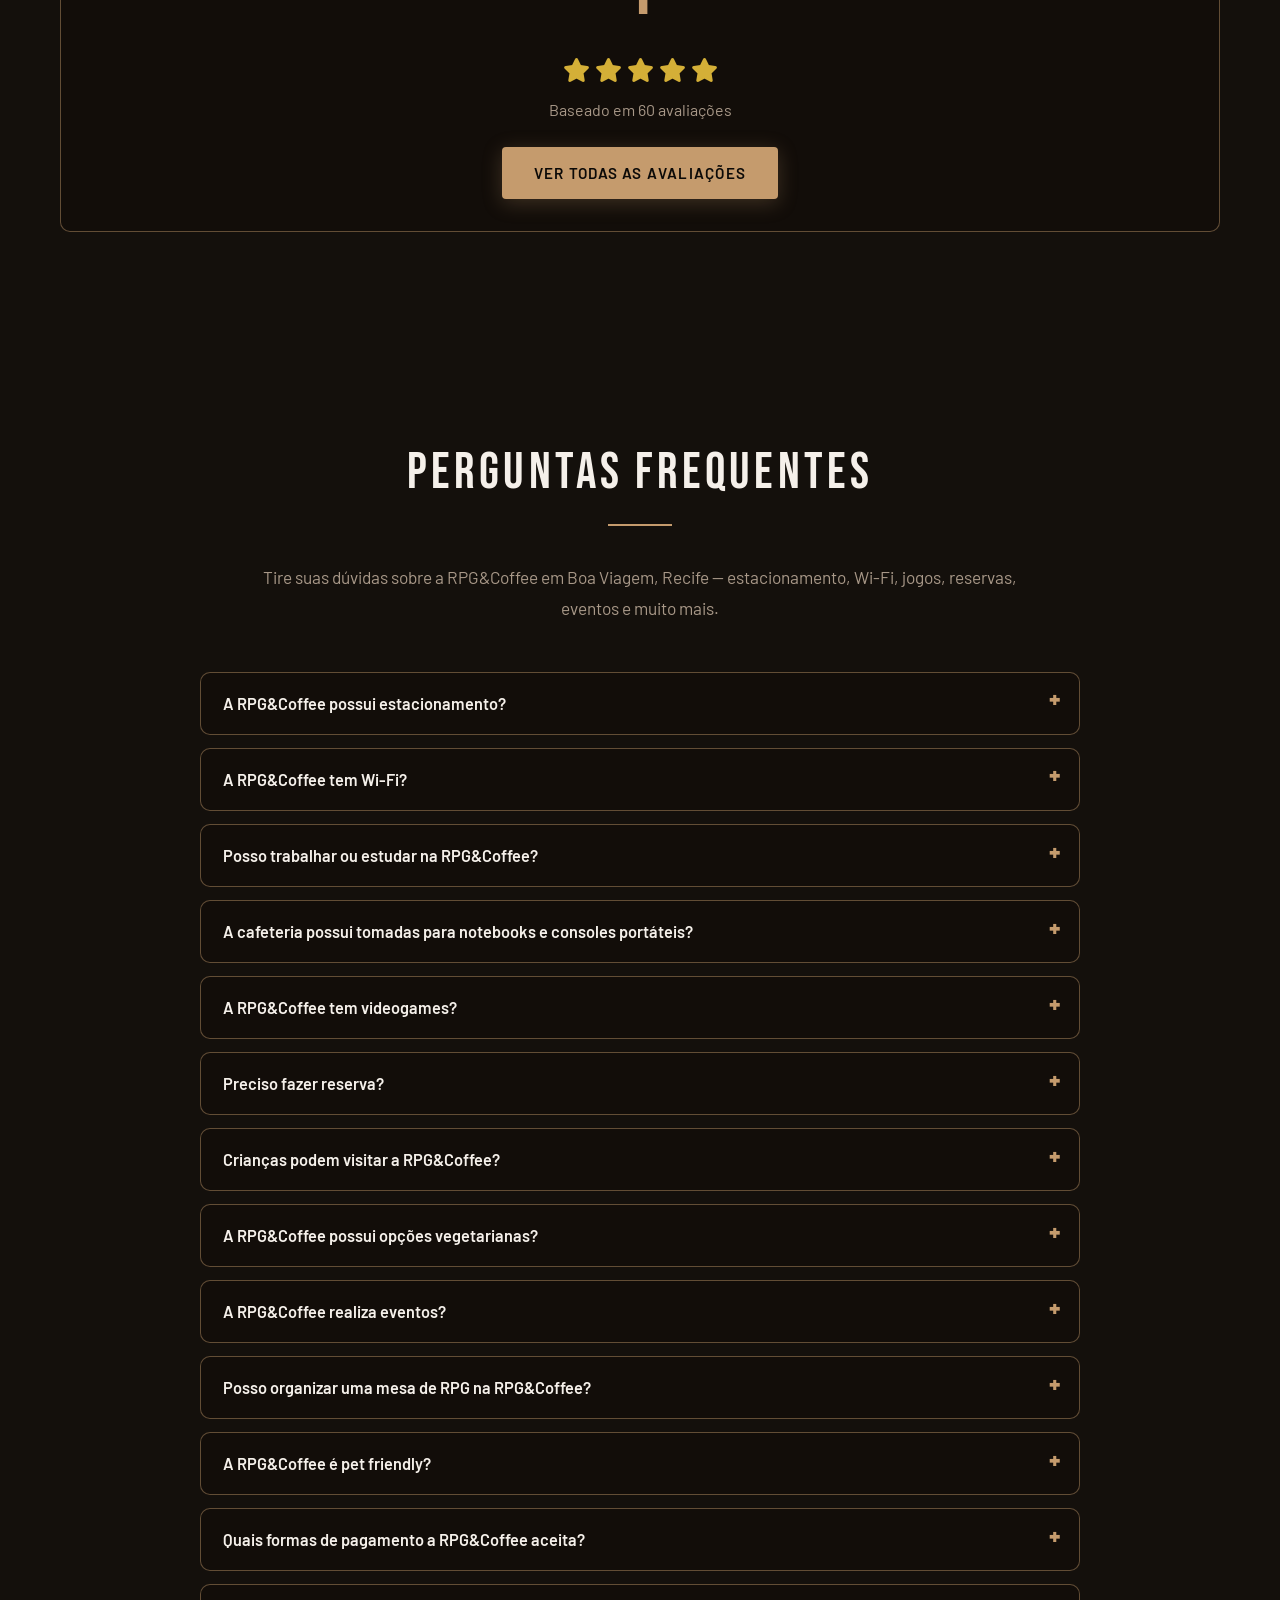
==== commit 729b601c: "Atualizar endereço com sala 22 e horário de funcionamento. Co-authored-by: Cursor <cursoragent@curso" ====
--- a/index.html
+++ b/index.html
@@ -552,7 +552,7 @@
                         <h3>RPG&Coffee</h3>
                                                             <p><i class="fas fa-map-marker-alt"></i> Av. Conselheiro Aguiar, 4880 - sala 22<br>Boa Viagem, Recife - PE, 51021-020</p>
                                     <p><i class="fas fa-phone"></i> (81) 99541-8897</p>
-                        <p><i class="fas fa-clock"></i> Segunda a Sexta: 8h às 22h<br>Sábado e Domingo: 10h às 23h</p>
+                        <p><i class="fas fa-clock"></i> Segunda a Sexta: 7:30h às 21h<br>Sábado: 8:30h às 21h<br>Domingo: 10h às 20h</p>
                         <div class="map-actions">
                                                                     <a href="https://wa.me/5581995418897" target="_blank" class="btn btn-primary">
                                 <i class="fab fa-whatsapp"></i> Falar no WhatsApp
@@ -821,7 +821,7 @@
                         <i class="fas fa-map-marker-alt"></i>
                         <div>
                             <h3>Endereço</h3>
-                            <p>Av. Conselheiro Aguiar, 4880 - Boa Viagem, Recife - PE, 51021-020, Brasil</p>
+                            <p>Av. Conselheiro Aguiar, 4880 - sala 22 - Boa Viagem, Recife - PE, 51021-020, Brasil</p>
                         </div>
                     </div>
                     <div class="contact-item">
@@ -835,7 +835,7 @@
                         <i class="fas fa-clock"></i>
                         <div>
                             <h3>Horário de Funcionamento</h3>
-                            <p>Segunda a Sexta: 8h às 22h<br>Sábado e Domingo: 10h às 23h</p>
+                            <p>Segunda a Sexta: 7:30h às 21h<br>Sábado: 8:30h às 21h<br>Domingo: 10h às 20h</p>
                         </div>
                     </div>
                 </div>
